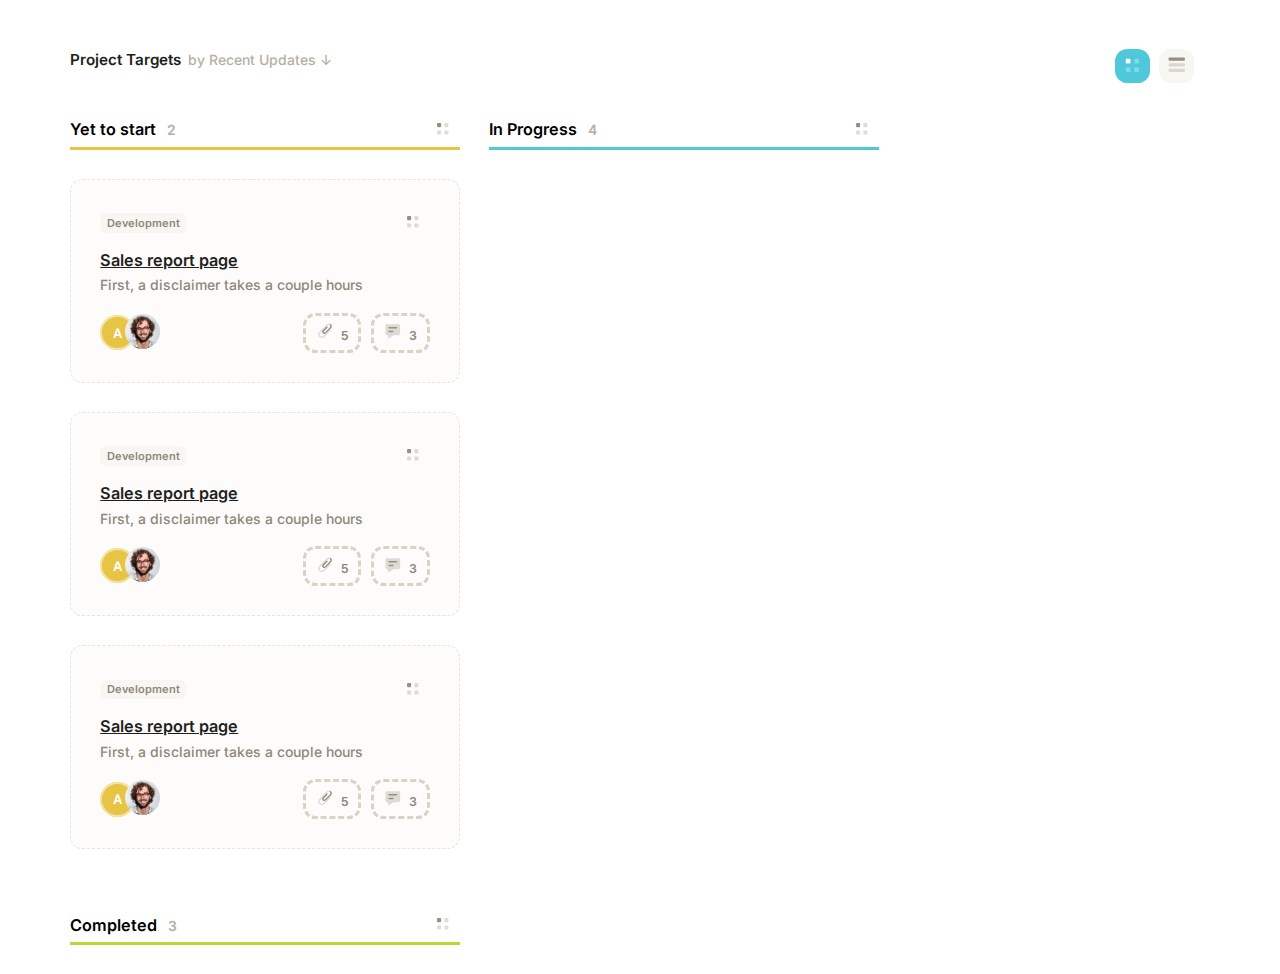
==== index.html @ c4470f99 "kanban" ====
<!DOCTYPE html>
<html lang="en">

<head>
    <meta charset="UTF-8">
    <meta http-equiv="X-UA-Compatible" content="IE=edge">
    <meta name="viewport" content="width=device-width, initial-scale=1.0">
    <!-- google fonts -->
    <link rel="preconnect" href="https://fonts.googleapis.com">
    <link rel="preconnect" href="https://fonts.gstatic.com" crossorigin>
    <link href="https://fonts.googleapis.com/css2?family=Inter:wght@300;400;500;600" rel="stylesheet">
    <!-- fontawesome icons -->
    <link rel="stylesheet" href="https://cdnjs.cloudflare.com/ajax/libs/font-awesome/5.15.1/css/all.min.css">
    <!-- bootstrap -->
    <link rel="stylesheet" href="https://cdn.jsdelivr.net/npm/bootstrap@5.2.2/dist/css/bootstrap.min.css"
        integrity="sha384-Zenh87qX5JnK2Jl0vWa8Ck2rdkQ2Bzep5IDxbcnCeuOxjzrPF/et3URy9Bv1WTRi" crossorigin="anonymous">
    <!-- css -->
    <link rel="stylesheet" href="css/style.css">

    <title>Home</title>
    <style>
        body {
            background-color: #fff;
        }
    </style>
</head>

<body>
    <div class="container">
        <div class="d-flex flex-wrap flex-stack pt-10 pb-8">
            <!--begin::Heading-->
            <h3 class="fw-bold my-2">
                Project Targets
                <span class="fs-6 text-gray-400 fw-semibold ms-1">by Recent Updates ↓</span>
            </h3>
            <!--end::Heading-->

            <!--begin::Controls-->
            <div class="d-flex flex-wrap my-1">
                <!--begin::Tab nav-->
                <ul class="nav nav-pills me-5" role="tablist">
                    <li class="nav-item m-0" role="presentation">
                        <a class="btn btn-sm btn-icon btn-light btn-color-muted btn-active-primary active me-3"
                            data-bs-toggle="tab" href="#" aria-selected="true" role="tab">
                            <!--begin::Svg Icon | path: icons/duotune/general/gen024.svg-->
                            <span class="svg-icon svg-icon-1"><svg xmlns="http://www.w3.org/2000/svg" width="24px"
                                    height="24px" viewBox="0 0 24 24">
                                    <g stroke="none" stroke-width="1" fill="none" fill-rule="evenodd">
                                        <rect x="5" y="5" width="5" height="5" rx="1" fill="currentColor"></rect>
                                        <rect x="14" y="5" width="5" height="5" rx="1" fill="currentColor"
                                            opacity="0.3"></rect>
                                        <rect x="5" y="14" width="5" height="5" rx="1" fill="currentColor"
                                            opacity="0.3"></rect>
                                        <rect x="14" y="14" width="5" height="5" rx="1" fill="currentColor"
                                            opacity="0.3"></rect>
                                    </g>
                                </svg></span>
                            <!--end::Svg Icon--> </a>
                    </li>

                    <li class="nav-item m-0" role="presentation">
                        <a class="btn btn-sm btn-icon btn-light btn-color-muted btn-active-primary" data-bs-toggle="tab"
                            href="#" aria-selected="false" tabindex="-1" role="tab">
                            <!--begin::Svg Icon | path: icons/duotune/abstract/abs015.svg-->
                            <span class="svg-icon svg-icon-2"><svg width="24" height="24" viewBox="0 0 24 24"
                                    fill="none" xmlns="http://www.w3.org/2000/svg">
                                    <path
                                        d="M21 7H3C2.4 7 2 6.6 2 6V4C2 3.4 2.4 3 3 3H21C21.6 3 22 3.4 22 4V6C22 6.6 21.6 7 21 7Z"
                                        fill="currentColor"></path>
                                    <path opacity="0.3"
                                        d="M21 14H3C2.4 14 2 13.6 2 13V11C2 10.4 2.4 10 3 10H21C21.6 10 22 10.4 22 11V13C22 13.6 21.6 14 21 14ZM22 20V18C22 17.4 21.6 17 21 17H3C2.4 17 2 17.4 2 18V20C2 20.6 2.4 21 3 21H21C21.6 21 22 20.6 22 20Z"
                                        fill="currentColor"></path>
                                </svg>
                            </span>
                            <!--end::Svg Icon--> </a>
                    </li>
                </ul>
                <!--end::Tab nav-->

            </div>
            <!--end::Controls-->
        </div>

        <div class="row g-9 lists">
            <div class="col-md-4 list">
                <div class="mb-9">
                    <div class="d-flex flex-stack">
                        <div class="fw-bold fs-4">
                            Yet to start
                            <span class="fs-6 text-gray-400 ms-2">2</span>
                        </div>

                        <!--begin::Menu-->
                        <div>
                            <button type="button"
                                class="btn btn-sm btn-icon btn-color-light-dark btn-active-light-primary"
                                data-kt-menu-trigger="click" data-kt-menu-placement="bottom-end">

                                <!--begin::Svg Icon | path: icons/duotune/general/gen024.svg-->
                                <span class="svg-icon svg-icon-2"><svg xmlns="http://www.w3.org/2000/svg" width="24px"
                                        height="24px" viewBox="0 0 24 24">
                                        <g stroke="none" stroke-width="1" fill="none" fill-rule="evenodd">
                                            <rect x="5" y="5" width="5" height="5" rx="1" fill="currentColor"></rect>
                                            <rect x="14" y="5" width="5" height="5" rx="1" fill="currentColor"
                                                opacity="0.3"></rect>
                                            <rect x="5" y="14" width="5" height="5" rx="1" fill="currentColor"
                                                opacity="0.3"></rect>
                                            <rect x="14" y="14" width="5" height="5" rx="1" fill="currentColor"
                                                opacity="0.3"></rect>
                                        </g>
                                    </svg></span>
                                <!--end::Svg Icon--> </button>


                        </div>
                        <!--end::Menu-->
                    </div>

                    <div class="h-3px w-100 bg-warning"></div>
                </div>

                <!--begin::Card-->
                <div class="card mb-6 mb-xl-9 list-item" draggable="true" id="a">
                    <!--begin::Card body-->
                    <div class="card-body">
                        <!--begin::Header-->
                        <div class="d-flex flex-stack mb-3">
                            <!--begin::Badge-->
                            <div class="badge badge-light">Development</div>
                            <!--end::Badge-->

                            <!--begin::Menu-->
                            <div>
                                <button type="button"
                                    class="btn btn-sm btn-icon btn-color-light-dark btn-active-light-primary"
                                    data-kt-menu-trigger="click" data-kt-menu-placement="bottom-end">
                                    <!--begin::Svg Icon | path: icons/duotune/general/gen024.svg-->
                                    <span class="svg-icon svg-icon-2"><svg xmlns="http://www.w3.org/2000/svg"
                                            width="24px" height="24px" viewBox="0 0 24 24">
                                            <g stroke="none" stroke-width="1" fill="none" fill-rule="evenodd">
                                                <rect x="5" y="5" width="5" height="5" rx="1" fill="currentColor" />
                                                <rect x="14" y="5" width="5" height="5" rx="1" fill="currentColor"
                                                    opacity="0.3" />
                                                <rect x="5" y="14" width="5" height="5" rx="1" fill="currentColor"
                                                    opacity="0.3" />
                                                <rect x="14" y="14" width="5" height="5" rx="1" fill="currentColor"
                                                    opacity="0.3" />
                                            </g>
                                        </svg></span>
                                    <!--end::Svg Icon--> </button>

                            </div>
                            <!--end::Menu-->
                        </div>
                        <!--end::Header-->

                        <!--begin::Title-->
                        <div class="mb-2">
                            <a href="#" class="fs-4 fw-bold mb-1 text-gray-900 text-hover-primary">Sales report page</a>
                        </div>
                        <!--end::Title-->

                        <!--begin::Content-->
                        <div class="fs-6 fw-semibold text-gray-600 mb-5">First, a disclaimer takes a couple hours</div>
                        <!--end::Content-->

                        <!--begin::Footer-->
                        <div class="d-flex flex-stack flex-wrapr">
                            <!--begin::Users-->
                            <div class="symbol-group symbol-hover my-1">
                                <div class="symbol symbol-35px symbol-circle" data-bs-toggle="tooltip"
                                    title="Alan Warden">
                                    <span class="symbol-label bg-warning text-inverse-warning fw-bold">A</span>
                                </div>
                                <div class="symbol symbol-35px symbol-circle" data-bs-toggle="tooltip"
                                    title="Michelle Swanston">
                                    <img alt="Pic" src="images/person.jpg" />
                                </div>
                            </div>
                            <!--end::Users-->

                            <!--begin::Stats-->
                            <div class="d-flex my-1">
                                <!--begin::Stat-->
                                <div class="border border-dashed border-gray-300 rounded py-2 px-3">
                                    <!--begin::Svg Icon | path: icons/duotune/communication/com008.svg-->
                                    <span class="svg-icon svg-icon-3"><svg width="24" height="24" viewBox="0 0 24 24"
                                            fill="none" xmlns="http://www.w3.org/2000/svg">
                                            <path opacity="0.3"
                                                d="M4.425 20.525C2.525 18.625 2.525 15.525 4.425 13.525L14.825 3.125C16.325 1.625 18.825 1.625 20.425 3.125C20.825 3.525 20.825 4.12502 20.425 4.52502C20.025 4.92502 19.425 4.92502 19.025 4.52502C18.225 3.72502 17.025 3.72502 16.225 4.52502L5.82499 14.925C4.62499 16.125 4.62499 17.925 5.82499 19.125C7.02499 20.325 8.82501 20.325 10.025 19.125L18.425 10.725C18.825 10.325 19.425 10.325 19.825 10.725C20.225 11.125 20.225 11.725 19.825 12.125L11.425 20.525C9.525 22.425 6.425 22.425 4.425 20.525Z"
                                                fill="currentColor" />
                                            <path
                                                d="M9.32499 15.625C8.12499 14.425 8.12499 12.625 9.32499 11.425L14.225 6.52498C14.625 6.12498 15.225 6.12498 15.625 6.52498C16.025 6.92498 16.025 7.525 15.625 7.925L10.725 12.8249C10.325 13.2249 10.325 13.8249 10.725 14.2249C11.125 14.6249 11.725 14.6249 12.125 14.2249L19.125 7.22493C19.525 6.82493 19.725 6.425 19.725 5.925C19.725 5.325 19.525 4.825 19.125 4.425C18.725 4.025 18.725 3.42498 19.125 3.02498C19.525 2.62498 20.125 2.62498 20.525 3.02498C21.325 3.82498 21.725 4.825 21.725 5.925C21.725 6.925 21.325 7.82498 20.525 8.52498L13.525 15.525C12.325 16.725 10.525 16.725 9.32499 15.625Z"
                                                fill="currentColor" />
                                        </svg>
                                    </span>
                                    <!--end::Svg Icon--> <span class="ms-1 fs-7 fw-bold text-gray-600">5</span>
                                </div>
                                <!--end::Stat-->

                                <!--begin::Stat-->
                                <div class="border border-dashed border-gray-300 rounded py-2 px-3 ms-3">
                                    <!--begin::Svg Icon | path: icons/duotune/communication/com012.svg-->
                                    <span class="svg-icon svg-icon-3"><svg width="24" height="24" viewBox="0 0 24 24"
                                            fill="none" xmlns="http://www.w3.org/2000/svg">
                                            <path opacity="0.3"
                                                d="M20 3H4C2.89543 3 2 3.89543 2 5V16C2 17.1046 2.89543 18 4 18H4.5C5.05228 18 5.5 18.4477 5.5 19V21.5052C5.5 22.1441 6.21212 22.5253 6.74376 22.1708L11.4885 19.0077C12.4741 18.3506 13.6321 18 14.8167 18H20C21.1046 18 22 17.1046 22 16V5C22 3.89543 21.1046 3 20 3Z"
                                                fill="currentColor" />
                                            <rect x="6" y="12" width="7" height="2" rx="1" fill="currentColor" />
                                            <rect x="6" y="7" width="12" height="2" rx="1" fill="currentColor" />
                                        </svg>
                                    </span>
                                    <!--end::Svg Icon--> <span class="ms-1 fs-7 fw-bold text-gray-600">3</span>
                                </div>
                                <!--end::Stat-->
                            </div>
                            <!--end::Stats-->
                        </div>
                        <!--end::Footer-->
                    </div>
                    <!--end::Card body-->
                </div>
                <!--end::Card-->
                <!--begin::Card-->
                <div class="card mb-6 mb-xl-9 list-item" draggable="true" id="b">
                    <!--begin::Card body-->
                    <div class="card-body">
                        <!--begin::Header-->
                        <div class="d-flex flex-stack mb-3">
                            <!--begin::Badge-->
                            <div class="badge badge-light">Development</div>
                            <!--end::Badge-->

                            <!--begin::Menu-->
                            <div>
                                <button type="button"
                                    class="btn btn-sm btn-icon btn-color-light-dark btn-active-light-primary"
                                    data-kt-menu-trigger="click" data-kt-menu-placement="bottom-end">
                                    <!--begin::Svg Icon | path: icons/duotune/general/gen024.svg-->
                                    <span class="svg-icon svg-icon-2"><svg xmlns="http://www.w3.org/2000/svg"
                                            width="24px" height="24px" viewBox="0 0 24 24">
                                            <g stroke="none" stroke-width="1" fill="none" fill-rule="evenodd">
                                                <rect x="5" y="5" width="5" height="5" rx="1" fill="currentColor" />
                                                <rect x="14" y="5" width="5" height="5" rx="1" fill="currentColor"
                                                    opacity="0.3" />
                                                <rect x="5" y="14" width="5" height="5" rx="1" fill="currentColor"
                                                    opacity="0.3" />
                                                <rect x="14" y="14" width="5" height="5" rx="1" fill="currentColor"
                                                    opacity="0.3" />
                                            </g>
                                        </svg></span>
                                    <!--end::Svg Icon--> </button>

                            </div>
                            <!--end::Menu-->
                        </div>
                        <!--end::Header-->

                        <!--begin::Title-->
                        <div class="mb-2">
                            <a href="#" class="fs-4 fw-bold mb-1 text-gray-900 text-hover-primary">Sales report page</a>
                        </div>
                        <!--end::Title-->

                        <!--begin::Content-->
                        <div class="fs-6 fw-semibold text-gray-600 mb-5">First, a disclaimer takes a couple hours</div>
                        <!--end::Content-->

                        <!--begin::Footer-->
                        <div class="d-flex flex-stack flex-wrapr">
                            <!--begin::Users-->
                            <div class="symbol-group symbol-hover my-1">
                                <div class="symbol symbol-35px symbol-circle" data-bs-toggle="tooltip"
                                    title="Alan Warden">
                                    <span class="symbol-label bg-warning text-inverse-warning fw-bold">A</span>
                                </div>
                                <div class="symbol symbol-35px symbol-circle" data-bs-toggle="tooltip"
                                    title="Michelle Swanston">
                                    <img alt="Pic" src="images/person.jpg" />
                                </div>
                            </div>
                            <!--end::Users-->

                            <!--begin::Stats-->
                            <div class="d-flex my-1">
                                <!--begin::Stat-->
                                <div class="border border-dashed border-gray-300 rounded py-2 px-3">
                                    <!--begin::Svg Icon | path: icons/duotune/communication/com008.svg-->
                                    <span class="svg-icon svg-icon-3"><svg width="24" height="24" viewBox="0 0 24 24"
                                            fill="none" xmlns="http://www.w3.org/2000/svg">
                                            <path opacity="0.3"
                                                d="M4.425 20.525C2.525 18.625 2.525 15.525 4.425 13.525L14.825 3.125C16.325 1.625 18.825 1.625 20.425 3.125C20.825 3.525 20.825 4.12502 20.425 4.52502C20.025 4.92502 19.425 4.92502 19.025 4.52502C18.225 3.72502 17.025 3.72502 16.225 4.52502L5.82499 14.925C4.62499 16.125 4.62499 17.925 5.82499 19.125C7.02499 20.325 8.82501 20.325 10.025 19.125L18.425 10.725C18.825 10.325 19.425 10.325 19.825 10.725C20.225 11.125 20.225 11.725 19.825 12.125L11.425 20.525C9.525 22.425 6.425 22.425 4.425 20.525Z"
                                                fill="currentColor" />
                                            <path
                                                d="M9.32499 15.625C8.12499 14.425 8.12499 12.625 9.32499 11.425L14.225 6.52498C14.625 6.12498 15.225 6.12498 15.625 6.52498C16.025 6.92498 16.025 7.525 15.625 7.925L10.725 12.8249C10.325 13.2249 10.325 13.8249 10.725 14.2249C11.125 14.6249 11.725 14.6249 12.125 14.2249L19.125 7.22493C19.525 6.82493 19.725 6.425 19.725 5.925C19.725 5.325 19.525 4.825 19.125 4.425C18.725 4.025 18.725 3.42498 19.125 3.02498C19.525 2.62498 20.125 2.62498 20.525 3.02498C21.325 3.82498 21.725 4.825 21.725 5.925C21.725 6.925 21.325 7.82498 20.525 8.52498L13.525 15.525C12.325 16.725 10.525 16.725 9.32499 15.625Z"
                                                fill="currentColor" />
                                        </svg>
                                    </span>
                                    <!--end::Svg Icon--> <span class="ms-1 fs-7 fw-bold text-gray-600">5</span>
                                </div>
                                <!--end::Stat-->

                                <!--begin::Stat-->
                                <div class="border border-dashed border-gray-300 rounded py-2 px-3 ms-3">
                                    <!--begin::Svg Icon | path: icons/duotune/communication/com012.svg-->
                                    <span class="svg-icon svg-icon-3"><svg width="24" height="24" viewBox="0 0 24 24"
                                            fill="none" xmlns="http://www.w3.org/2000/svg">
                                            <path opacity="0.3"
                                                d="M20 3H4C2.89543 3 2 3.89543 2 5V16C2 17.1046 2.89543 18 4 18H4.5C5.05228 18 5.5 18.4477 5.5 19V21.5052C5.5 22.1441 6.21212 22.5253 6.74376 22.1708L11.4885 19.0077C12.4741 18.3506 13.6321 18 14.8167 18H20C21.1046 18 22 17.1046 22 16V5C22 3.89543 21.1046 3 20 3Z"
                                                fill="currentColor" />
                                            <rect x="6" y="12" width="7" height="2" rx="1" fill="currentColor" />
                                            <rect x="6" y="7" width="12" height="2" rx="1" fill="currentColor" />
                                        </svg>
                                    </span>
                                    <!--end::Svg Icon--> <span class="ms-1 fs-7 fw-bold text-gray-600">3</span>
                                </div>
                                <!--end::Stat-->
                            </div>
                            <!--end::Stats-->
                        </div>
                        <!--end::Footer-->
                    </div>
                    <!--end::Card body-->
                </div>
                <!--end::Card-->

                <!--begin::Card-->
                <div class="card mb-6 mb-xl-9 list-item" draggable="true" id="c">
                    <!--begin::Card body-->
                    <div class="card-body">
                        <!--begin::Header-->
                        <div class="d-flex flex-stack mb-3">
                            <!--begin::Badge-->
                            <div class="badge badge-light">Development</div>
                            <!--end::Badge-->

                            <!--begin::Menu-->
                            <div>
                                <button type="button"
                                    class="btn btn-sm btn-icon btn-color-light-dark btn-active-light-primary"
                                    data-kt-menu-trigger="click" data-kt-menu-placement="bottom-end">
                                    <!--begin::Svg Icon | path: icons/duotune/general/gen024.svg-->
                                    <span class="svg-icon svg-icon-2"><svg xmlns="http://www.w3.org/2000/svg"
                                            width="24px" height="24px" viewBox="0 0 24 24">
                                            <g stroke="none" stroke-width="1" fill="none" fill-rule="evenodd">
                                                <rect x="5" y="5" width="5" height="5" rx="1" fill="currentColor" />
                                                <rect x="14" y="5" width="5" height="5" rx="1" fill="currentColor"
                                                    opacity="0.3" />
                                                <rect x="5" y="14" width="5" height="5" rx="1" fill="currentColor"
                                                    opacity="0.3" />
                                                <rect x="14" y="14" width="5" height="5" rx="1" fill="currentColor"
                                                    opacity="0.3" />
                                            </g>
                                        </svg></span>
                                    <!--end::Svg Icon--> </button>

                            </div>
                            <!--end::Menu-->
                        </div>
                        <!--end::Header-->

                        <!--begin::Title-->
                        <div class="mb-2">
                            <a href="#" class="fs-4 fw-bold mb-1 text-gray-900 text-hover-primary">Sales report page</a>
                        </div>
                        <!--end::Title-->

                        <!--begin::Content-->
                        <div class="fs-6 fw-semibold text-gray-600 mb-5">First, a disclaimer takes a couple hours</div>
                        <!--end::Content-->

                        <!--begin::Footer-->
                        <div class="d-flex flex-stack flex-wrapr">
                            <!--begin::Users-->
                            <div class="symbol-group symbol-hover my-1">
                                <div class="symbol symbol-35px symbol-circle" data-bs-toggle="tooltip"
                                    title="Alan Warden">
                                    <span class="symbol-label bg-warning text-inverse-warning fw-bold">A</span>
                                </div>
                                <div class="symbol symbol-35px symbol-circle" data-bs-toggle="tooltip"
                                    title="Michelle Swanston">
                                    <img alt="Pic" src="images/person.jpg" />
                                </div>
                            </div>
                            <!--end::Users-->

                            <!--begin::Stats-->
                            <div class="d-flex my-1">
                                <!--begin::Stat-->
                                <div class="border border-dashed border-gray-300 rounded py-2 px-3">
                                    <!--begin::Svg Icon | path: icons/duotune/communication/com008.svg-->
                                    <span class="svg-icon svg-icon-3"><svg width="24" height="24" viewBox="0 0 24 24"
                                            fill="none" xmlns="http://www.w3.org/2000/svg">
                                            <path opacity="0.3"
                                                d="M4.425 20.525C2.525 18.625 2.525 15.525 4.425 13.525L14.825 3.125C16.325 1.625 18.825 1.625 20.425 3.125C20.825 3.525 20.825 4.12502 20.425 4.52502C20.025 4.92502 19.425 4.92502 19.025 4.52502C18.225 3.72502 17.025 3.72502 16.225 4.52502L5.82499 14.925C4.62499 16.125 4.62499 17.925 5.82499 19.125C7.02499 20.325 8.82501 20.325 10.025 19.125L18.425 10.725C18.825 10.325 19.425 10.325 19.825 10.725C20.225 11.125 20.225 11.725 19.825 12.125L11.425 20.525C9.525 22.425 6.425 22.425 4.425 20.525Z"
                                                fill="currentColor" />
                                            <path
                                                d="M9.32499 15.625C8.12499 14.425 8.12499 12.625 9.32499 11.425L14.225 6.52498C14.625 6.12498 15.225 6.12498 15.625 6.52498C16.025 6.92498 16.025 7.525 15.625 7.925L10.725 12.8249C10.325 13.2249 10.325 13.8249 10.725 14.2249C11.125 14.6249 11.725 14.6249 12.125 14.2249L19.125 7.22493C19.525 6.82493 19.725 6.425 19.725 5.925C19.725 5.325 19.525 4.825 19.125 4.425C18.725 4.025 18.725 3.42498 19.125 3.02498C19.525 2.62498 20.125 2.62498 20.525 3.02498C21.325 3.82498 21.725 4.825 21.725 5.925C21.725 6.925 21.325 7.82498 20.525 8.52498L13.525 15.525C12.325 16.725 10.525 16.725 9.32499 15.625Z"
                                                fill="currentColor" />
                                        </svg>
                                    </span>
                                    <!--end::Svg Icon--> <span class="ms-1 fs-7 fw-bold text-gray-600">5</span>
                                </div>
                                <!--end::Stat-->

                                <!--begin::Stat-->
                                <div class="border border-dashed border-gray-300 rounded py-2 px-3 ms-3">
                                    <!--begin::Svg Icon | path: icons/duotune/communication/com012.svg-->
                                    <span class="svg-icon svg-icon-3"><svg width="24" height="24" viewBox="0 0 24 24"
                                            fill="none" xmlns="http://www.w3.org/2000/svg">
                                            <path opacity="0.3"
                                                d="M20 3H4C2.89543 3 2 3.89543 2 5V16C2 17.1046 2.89543 18 4 18H4.5C5.05228 18 5.5 18.4477 5.5 19V21.5052C5.5 22.1441 6.21212 22.5253 6.74376 22.1708L11.4885 19.0077C12.4741 18.3506 13.6321 18 14.8167 18H20C21.1046 18 22 17.1046 22 16V5C22 3.89543 21.1046 3 20 3Z"
                                                fill="currentColor" />
                                            <rect x="6" y="12" width="7" height="2" rx="1" fill="currentColor" />
                                            <rect x="6" y="7" width="12" height="2" rx="1" fill="currentColor" />
                                        </svg>
                                    </span>
                                    <!--end::Svg Icon--> <span class="ms-1 fs-7 fw-bold text-gray-600">3</span>
                                </div>
                                <!--end::Stat-->
                            </div>
                            <!--end::Stats-->
                        </div>
                        <!--end::Footer-->
                    </div>
                    <!--end::Card body-->
                </div>
                <!--end::Card-->
            </div>
            <div class="col-md-4 list">
                <div class="mb-9">
                    <div class="d-flex flex-stack">
                        <div class="fw-bold fs-4">
                            In Progress
                            <span class="fs-6 text-gray-400 ms-2">4</span>
                        </div>

                        <!--begin::Menu-->
                        <div>
                            <button type="button"
                                class="btn btn-sm btn-icon btn-color-light-dark btn-active-light-primary"
                                data-kt-menu-trigger="click" data-kt-menu-placement="bottom-end">

                                <!--begin::Svg Icon | path: icons/duotune/general/gen024.svg-->
                                <span class="svg-icon svg-icon-2"><svg xmlns="http://www.w3.org/2000/svg" width="24px"
                                        height="24px" viewBox="0 0 24 24">
                                        <g stroke="none" stroke-width="1" fill="none" fill-rule="evenodd">
                                            <rect x="5" y="5" width="5" height="5" rx="1" fill="currentColor"></rect>
                                            <rect x="14" y="5" width="5" height="5" rx="1" fill="currentColor"
                                                opacity="0.3"></rect>
                                            <rect x="5" y="14" width="5" height="5" rx="1" fill="currentColor"
                                                opacity="0.3"></rect>
                                            <rect x="14" y="14" width="5" height="5" rx="1" fill="currentColor"
                                                opacity="0.3"></rect>
                                        </g>
                                    </svg></span>
                                <!--end::Svg Icon--> </button>

                        </div>
                        <!--end::Menu-->
                    </div>

                    <div class="h-3px w-100 bg-primary"></div>
                </div>
            </div>
            <div class="col-md-4 list">
                <div class="mb-9">
                    <div class="d-flex flex-stack">
                        <div class="fw-bold fs-4">
                            Completed
                            <span class="fs-6 text-gray-400 ms-2">3</span>
                        </div>

                        <!--begin::Menu-->
                        <div>
                            <button type="button"
                                class="btn btn-sm btn-icon btn-color-light-dark btn-active-light-primary"
                                data-kt-menu-trigger="click" data-kt-menu-placement="bottom-end">

                                <!--begin::Svg Icon | path: icons/duotune/general/gen024.svg-->
                                <span class="svg-icon svg-icon-2"><svg xmlns="http://www.w3.org/2000/svg" width="24px"
                                        height="24px" viewBox="0 0 24 24">
                                        <g stroke="none" stroke-width="1" fill="none" fill-rule="evenodd">
                                            <rect x="5" y="5" width="5" height="5" rx="1" fill="currentColor"></rect>
                                            <rect x="14" y="5" width="5" height="5" rx="1" fill="currentColor"
                                                opacity="0.3"></rect>
                                            <rect x="5" y="14" width="5" height="5" rx="1" fill="currentColor"
                                                opacity="0.3"></rect>
                                            <rect x="14" y="14" width="5" height="5" rx="1" fill="currentColor"
                                                opacity="0.3"></rect>
                                        </g>
                                    </svg></span>
                                <!--end::Svg Icon--> </button>
                        </div>
                        <!--end::Menu-->
                    </div>

                    <div class="h-3px w-100 bg-success"></div>
                </div>
            </div>
        </div>
    </div>
    <script src="js/main.js"></script>
</body>

</html>
---- css/style.css ----
* {
    font-family: Inter, sans-serif
}

button {
    text-transform: none
}

[role=button] {
    cursor: pointer
}

[list]:not([type=date]):not([type=datetime-local]):not([type=month]):not([type=week]):not([type=time])::-webkit-calendar-picker-indicator {
    display: none !important
}

[type=button], [type=reset], [type=submit], button {
    -webkit-appearance: button
}

[type=button]:not(:disabled), [type=reset]:not(:disabled), [type=submit]:not(:disabled), button:not(:disabled) {
    cursor: pointer
}

::-moz-focus-inner {
    padding: 0;
    border-style: none
}

::-webkit-datetime-edit-day-field, ::-webkit-datetime-edit-fields-wrapper, ::-webkit-datetime-edit-hour-field, ::-webkit-datetime-edit-minute, ::-webkit-datetime-edit-month-field, ::-webkit-datetime-edit-text, ::-webkit-datetime-edit-year-field {
    padding: 0
}

::-webkit-inner-spin-button {
    height: auto
}

[type=search] {
    outline-offset: -2px;
    -webkit-appearance: textfield
}

::-webkit-search-decoration {
    -webkit-appearance: none
}

::-webkit-color-swatch-wrapper {
    padding: 0
}

::file-selector-button {
    font: inherit;
    -webkit-appearance: button
}

progress {
    vertical-align: baseline
}

[hidden] {
    display: none !important
}

.container, .container-md, .container-sm, .container-xl {
    --bs-gutter-x: 1.5rem;
    --bs-gutter-y: 0;
    width: 100%;
    padding-right: calc(var(--bs-gutter-x) * .5);
    padding-left: calc(var(--bs-gutter-x) * .5);
    margin-right: auto;
    margin-left: auto
}

@media (min-width:576px) {
    .container, .container-sm {
        max-width: 540px
    }
}

@media (min-width:768px) {
    .container, .container-md, .container-sm {
        max-width: 720px
    }
}

@media (min-width:992px) {
    .container, .container-md, .container-sm {
        max-width: 960px
    }
}

@media (min-width:1200px) {
    .container, .container-md, .container-sm, .container-xl {
        max-width: 1140px
    }
}

@media (min-width:1400px) {
    .container, .container-md, .container-sm, .container-xl {
        max-width: 1320px
    }
}

.row {
    --bs-gutter-x: 1.5rem;
    --bs-gutter-y: 0;
    display: flex;
    flex-wrap: wrap;
    margin-top: calc(-1 * var(--bs-gutter-y));
    margin-right: calc(-.5 * var(--bs-gutter-x));
    margin-left: calc(-.5 * var(--bs-gutter-x))
}

.row>* {
    flex-shrink: 0;
    width: 100%;
    max-width: 100%;
    padding-right: calc(var(--bs-gutter-x) * .5);
    padding-left: calc(var(--bs-gutter-x) * .5);
    margin-top: var(--bs-gutter-y)
}

.col {
    flex: 1 0 0%
}

.col-1 {
    flex: 0 0 auto;
    width: 8.33333333%
}

.col-2 {
    flex: 0 0 auto;
    width: 16.66666667%
}

.col-3 {
    flex: 0 0 auto;
    width: 25%
}

.col-4 {
    flex: 0 0 auto;
    width: 33.33333333%
}

.col-5 {
    flex: 0 0 auto;
    width: 41.66666667%
}

.col-6 {
    flex: 0 0 auto;
    width: 50%
}

.col-7 {
    flex: 0 0 auto;
    width: 58.33333333%
}

.col-8 {
    flex: 0 0 auto;
    width: 66.66666667%
}

.col-9 {
    flex: 0 0 auto;
    width: 75%
}

.col-10 {
    flex: 0 0 auto;
    width: 83.33333333%
}

.col-11 {
    flex: 0 0 auto;
    width: 91.66666667%
}

.col-12 {
    flex: 0 0 auto;
    width: 100%
}

.g-0 {
    --bs-gutter-x: 0rem
}

.g-0 {
    --bs-gutter-y: 0rem
}

.g-1 {
    --bs-gutter-x: 0.25rem
}

.g-1 {
    --bs-gutter-y: 0.25rem
}

.g-2 {
    --bs-gutter-x: 0.5rem
}

.g-2 {
    --bs-gutter-y: 0.5rem
}

.g-3 {
    --bs-gutter-x: 0.75rem
}

.g-3 {
    --bs-gutter-y: 0.75rem
}

.g-4 {
    --bs-gutter-x: 1rem
}

.g-4 {
    --bs-gutter-y: 1rem
}

.g-5 {
    --bs-gutter-x: 1.25rem
}

.g-5 {
    --bs-gutter-y: 1.25rem
}

.g-6 {
    --bs-gutter-x: 1.5rem
}

.g-6 {
    --bs-gutter-y: 1.5rem
}

.g-7 {
    --bs-gutter-x: 1.75rem
}

.g-7 {
    --bs-gutter-y: 1.75rem
}

.g-8 {
    --bs-gutter-x: 2rem
}

.g-8 {
    --bs-gutter-y: 2rem
}

.g-9 {
    --bs-gutter-x: 2.25rem
}

.g-9 {
    --bs-gutter-y: 2.25rem
}

.g-10 {
    --bs-gutter-x: 2.5rem
}

.g-10 {
    --bs-gutter-y: 2.5rem
}

@media (min-width:576px) {
    .col-sm {
        flex: 1 0 0%
    }

    .col-sm-1 {
        flex: 0 0 auto;
        width: 8.33333333%
    }

    .col-sm-2 {
        flex: 0 0 auto;
        width: 16.66666667%
    }

    .col-sm-3 {
        flex: 0 0 auto;
        width: 25%
    }

    .col-sm-4 {
        flex: 0 0 auto;
        width: 33.33333333%
    }

    .col-sm-5 {
        flex: 0 0 auto;
        width: 41.66666667%
    }

    .col-sm-6 {
        flex: 0 0 auto;
        width: 50%
    }

    .col-sm-7 {
        flex: 0 0 auto;
        width: 58.33333333%
    }

    .col-sm-8 {
        flex: 0 0 auto;
        width: 66.66666667%
    }

    .col-sm-9 {
        flex: 0 0 auto;
        width: 75%
    }

    .col-sm-10 {
        flex: 0 0 auto;
        width: 83.33333333%
    }

    .col-sm-11 {
        flex: 0 0 auto;
        width: 91.66666667%
    }

    .col-sm-12 {
        flex: 0 0 auto;
        width: 100%
    }

    .g-sm-0 {
        --bs-gutter-x: 0rem
    }

    .g-sm-0 {
        --bs-gutter-y: 0rem
    }

    .g-sm-1 {
        --bs-gutter-x: 0.25rem
    }

    .g-sm-1 {
        --bs-gutter-y: 0.25rem
    }

    .g-sm-2 {
        --bs-gutter-x: 0.5rem
    }

    .g-sm-2 {
        --bs-gutter-y: 0.5rem
    }

    .g-sm-3 {
        --bs-gutter-x: 0.75rem
    }

    .g-sm-3 {
        --bs-gutter-y: 0.75rem
    }

    .g-sm-4 {
        --bs-gutter-x: 1rem
    }

    .g-sm-4 {
        --bs-gutter-y: 1rem
    }

    .g-sm-5 {
        --bs-gutter-x: 1.25rem
    }

    .g-sm-5 {
        --bs-gutter-y: 1.25rem
    }

    .g-sm-6 {
        --bs-gutter-x: 1.5rem
    }

    .g-sm-6 {
        --bs-gutter-y: 1.5rem
    }

    .g-sm-7 {
        --bs-gutter-x: 1.75rem
    }

    .g-sm-7 {
        --bs-gutter-y: 1.75rem
    }

    .g-sm-8 {
        --bs-gutter-x: 2rem
    }

    .g-sm-8 {
        --bs-gutter-y: 2rem
    }

    .g-sm-9 {
        --bs-gutter-x: 2.25rem
    }

    .g-sm-9 {
        --bs-gutter-y: 2.25rem
    }

    .g-sm-10 {
        --bs-gutter-x: 2.5rem
    }

    .g-sm-10 {
        --bs-gutter-y: 2.5rem
    }
}

@media (min-width:768px) {
    .col-md {
        flex: 1 0 0%
    }

    .col-md-1 {
        flex: 0 0 auto;
        width: 8.33333333%
    }

    .col-md-2 {
        flex: 0 0 auto;
        width: 16.66666667%
    }

    .col-md-3 {
        flex: 0 0 auto;
        width: 25%
    }

    .col-md-4 {
        flex: 0 0 auto;
        width: 33.33333333%
    }

    .col-md-5 {
        flex: 0 0 auto;
        width: 41.66666667%
    }

    .col-md-6 {
        flex: 0 0 auto;
        width: 50%
    }

    .col-md-7 {
        flex: 0 0 auto;
        width: 58.33333333%
    }

    .col-md-8 {
        flex: 0 0 auto;
        width: 66.66666667%
    }

    .col-md-9 {
        flex: 0 0 auto;
        width: 75%
    }

    .col-md-10 {
        flex: 0 0 auto;
        width: 83.33333333%
    }

    .col-md-11 {
        flex: 0 0 auto;
        width: 91.66666667%
    }

    .col-md-12 {
        flex: 0 0 auto;
        width: 100%
    }

    .g-md-0 {
        --bs-gutter-x: 0rem
    }

    .g-md-0 {
        --bs-gutter-y: 0rem
    }

    .g-md-1 {
        --bs-gutter-x: 0.25rem
    }

    .g-md-1 {
        --bs-gutter-y: 0.25rem
    }

    .g-md-2 {
        --bs-gutter-x: 0.5rem
    }

    .g-md-2 {
        --bs-gutter-y: 0.5rem
    }

    .g-md-3 {
        --bs-gutter-x: 0.75rem
    }

    .g-md-3 {
        --bs-gutter-y: 0.75rem
    }

    .g-md-4 {
        --bs-gutter-x: 1rem
    }

    .g-md-4 {
        --bs-gutter-y: 1rem
    }

    .g-md-5 {
        --bs-gutter-x: 1.25rem
    }

    .g-md-5 {
        --bs-gutter-y: 1.25rem
    }

    .g-md-6 {
        --bs-gutter-x: 1.5rem
    }

    .g-md-6 {
        --bs-gutter-y: 1.5rem
    }

    .g-md-7 {
        --bs-gutter-x: 1.75rem
    }

    .g-md-7 {
        --bs-gutter-y: 1.75rem
    }

    .g-md-8 {
        --bs-gutter-x: 2rem
    }

    .g-md-8 {
        --bs-gutter-y: 2rem
    }

    .g-md-9 {
        --bs-gutter-x: 2.25rem
    }

    .g-md-9 {
        --bs-gutter-y: 2.25rem
    }

    .g-md-10 {
        --bs-gutter-x: 2.5rem
    }

    .g-md-10 {
        --bs-gutter-y: 2.5rem
    }
}

@media (min-width:1200px) {
    .col-xl {
        flex: 1 0 0%
    }

    .col-xl-1 {
        flex: 0 0 auto;
        width: 8.33333333%
    }

    .col-xl-2 {
        flex: 0 0 auto;
        width: 16.66666667%
    }

    .col-xl-3 {
        flex: 0 0 auto;
        width: 25%
    }

    .col-xl-4 {
        flex: 0 0 auto;
        width: 33.33333333%
    }

    .col-xl-5 {
        flex: 0 0 auto;
        width: 41.66666667%
    }

    .col-xl-6 {
        flex: 0 0 auto;
        width: 50%
    }

    .col-xl-7 {
        flex: 0 0 auto;
        width: 58.33333333%
    }

    .col-xl-8 {
        flex: 0 0 auto;
        width: 66.66666667%
    }

    .col-xl-9 {
        flex: 0 0 auto;
        width: 75%
    }

    .col-xl-10 {
        flex: 0 0 auto;
        width: 83.33333333%
    }

    .col-xl-11 {
        flex: 0 0 auto;
        width: 91.66666667%
    }

    .col-xl-12 {
        flex: 0 0 auto;
        width: 100%
    }

    .g-xl-0 {
        --bs-gutter-x: 0rem
    }

    .g-xl-0 {
        --bs-gutter-y: 0rem
    }

    .g-xl-1 {
        --bs-gutter-x: 0.25rem
    }

    .g-xl-1 {
        --bs-gutter-y: 0.25rem
    }

    .g-xl-2 {
        --bs-gutter-x: 0.5rem
    }

    .g-xl-2 {
        --bs-gutter-y: 0.5rem
    }

    .g-xl-3 {
        --bs-gutter-x: 0.75rem
    }

    .g-xl-3 {
        --bs-gutter-y: 0.75rem
    }

    .g-xl-4 {
        --bs-gutter-x: 1rem
    }

    .g-xl-4 {
        --bs-gutter-y: 1rem
    }

    .g-xl-5 {
        --bs-gutter-x: 1.25rem
    }

    .g-xl-5 {
        --bs-gutter-y: 1.25rem
    }

    .g-xl-6 {
        --bs-gutter-x: 1.5rem
    }

    .g-xl-6 {
        --bs-gutter-y: 1.5rem
    }

    .g-xl-7 {
        --bs-gutter-x: 1.75rem
    }

    .g-xl-7 {
        --bs-gutter-y: 1.75rem
    }

    .g-xl-8 {
        --bs-gutter-x: 2rem
    }

    .g-xl-8 {
        --bs-gutter-y: 2rem
    }

    .g-xl-9 {
        --bs-gutter-x: 2.25rem
    }

    .g-xl-9 {
        --bs-gutter-y: 2.25rem
    }

    .g-xl-10 {
        --bs-gutter-x: 2.5rem
    }

    .g-xl-10 {
        --bs-gutter-y: 2.5rem
    }
}

.btn {
    --bs-btn-padding-x: 1.5rem;
    --bs-btn-padding-y: 0.775rem;
    --bs-btn-font-size: 1rem;
    --bs-btn-font-weight: 500;
    --bs-btn-line-height: 1.5;
    --bs-btn-color: #211F1C;
    --bs-btn-bg: transparent;
    --bs-btn-border-width: 1px;
    --bs-btn-border-color: transparent;
    --bs-btn-border-radius: 0.95rem;
    --bs-btn-box-shadow: inset 0 1px 0 rgba(255, 255, 255, 0.15), 0 1px 1px rgba(0, 0, 0, 0.075);
    --bs-btn-disabled-opacity: 0.65;
    --bs-btn-focus-box-shadow: 0 0 0 0.25rem rgba(var(--bs-btn-focus-shadow-rgb), .5);
    display: inline-block;
    padding: var(--bs-btn-padding-y) var(--bs-btn-padding-x);
    font-family: var(--bs-btn-font-family);
    font-size: var(--bs-btn-font-size);
    font-weight: var(--bs-btn-font-weight);
    line-height: var(--bs-btn-line-height);
    color: var(--bs-btn-color);
    text-align: center;
    vertical-align: middle;
    cursor: pointer;
    user-select: none;
    border: var(--bs-btn-border-width) solid var(--bs-btn-border-color);
    border-radius: var(--bs-btn-border-radius);
    background-color: var(--bs-btn-bg);
    box-shadow: var(--bs-btn-box-shadow);
    transition: color .15s ease-in-out, background-color .15s ease-in-out, border-color .15s ease-in-out, box-shadow .15s ease-in-out
}

@media (prefers-reduced-motion:reduce) {
    .btn {
        transition: none
    }
}

.btn:hover {
    color: var(--bs-btn-hover-color);
    background-color: var(--bs-btn-hover-bg);
    border-color: var(--bs-btn-hover-border-color)
}

.btn:focus {
    color: var(--bs-btn-hover-color);
    background-color: var(--bs-btn-hover-bg);
    border-color: var(--bs-btn-hover-border-color);
    outline: 0;
    box-shadow: var(--bs-btn-box-shadow), var(--bs-btn-focus-box-shadow)
}

.btn.active, .btn:active {
    color: var(--bs-btn-active-color);
    background-color: var(--bs-btn-active-bg);
    border-color: var(--bs-btn-active-border-color);
    box-shadow: var(--bs-btn-active-shadow)
}

.btn.active:focus, .btn:active:focus {
    box-shadow: var(--bs-btn-active-shadow), var(--bs-btn-focus-box-shadow)
}

.btn:disabled {
    color: var(--bs-btn-disabled-color);
    pointer-events: none;
    background-color: var(--bs-btn-disabled-bg);
    border-color: var(--bs-btn-disabled-border-color);
    opacity: var(--bs-btn-disabled-opacity);
    box-shadow: none
}

.btn-light {
    --bs-btn-color: #000000;
    --bs-btn-bg: #F8F6F2;
    --bs-btn-border-color: #F8F6F2;
    --bs-btn-hover-color: #000000;
    --bs-btn-hover-bg: #d3d1ce;
    --bs-btn-hover-border-color: #c6c5c2;
    --bs-btn-focus-shadow-rgb: 211, 209, 206;
    --bs-btn-active-color: #000000;
    --bs-btn-active-bg: #c6c5c2;
    --bs-btn-active-border-color: #bab9b6;
    --bs-btn-active-shadow: inset 0 3px 5px rgba(0, 0, 0, 0.125);
    --bs-btn-disabled-color: #000000;
    --bs-btn-disabled-bg: #F8F6F2;
    --bs-btn-disabled-border-color: #F8F6F2
}

.btn-primary {
    --bs-btn-color: #000000;
    --bs-btn-bg: #4FC9DA;
    --bs-btn-border-color: #4FC9DA;
    --bs-btn-hover-color: #000000;
    --bs-btn-hover-bg: #69d1e0;
    --bs-btn-hover-border-color: #61cede;
    --bs-btn-focus-shadow-rgb: 67, 171, 185;
    --bs-btn-active-color: #000000;
    --bs-btn-active-bg: #72d4e1;
    --bs-btn-active-border-color: #61cede;
    --bs-btn-active-shadow: inset 0 3px 5px rgba(0, 0, 0, 0.125);
    --bs-btn-disabled-color: #000000;
    --bs-btn-disabled-bg: #4FC9DA;
    --bs-btn-disabled-border-color: #4FC9DA
}

.btn-success {
    --bs-btn-color: #000000;
    --bs-btn-bg: #B8D935;
    --bs-btn-border-color: #B8D935;
    --bs-btn-hover-color: #000000;
    --bs-btn-hover-bg: #c3df53;
    --bs-btn-hover-border-color: #bfdd49;
    --bs-btn-focus-shadow-rgb: 156, 184, 45;
    --bs-btn-active-color: #000000;
    --bs-btn-active-bg: #c6e15d;
    --bs-btn-active-border-color: #bfdd49;
    --bs-btn-active-shadow: inset 0 3px 5px rgba(0, 0, 0, 0.125);
    --bs-btn-disabled-color: #000000;
    --bs-btn-disabled-bg: #B8D935;
    --bs-btn-disabled-border-color: #B8D935
}

.btn-warning {
    --bs-btn-color: #000000;
    --bs-btn-bg: #E8C444;
    --bs-btn-border-color: #E8C444;
    --bs-btn-hover-color: #000000;
    --bs-btn-hover-bg: #ebcd60;
    --bs-btn-hover-border-color: #eaca57;
    --bs-btn-focus-shadow-rgb: 197, 167, 58;
    --bs-btn-active-color: #000000;
    --bs-btn-active-bg: #edd069;
    --bs-btn-active-border-color: #eaca57;
    --bs-btn-active-shadow: inset 0 3px 5px rgba(0, 0, 0, 0.125);
    --bs-btn-disabled-color: #000000;
    --bs-btn-disabled-bg: #E8C444;
    --bs-btn-disabled-border-color: #E8C444
}

.btn-dark {
    --bs-btn-color: #ffffff;
    --bs-btn-bg: #211F1C;
    --bs-btn-border-color: #211F1C;
    --bs-btn-hover-color: #ffffff;
    --bs-btn-hover-bg: #42413e;
    --bs-btn-hover-border-color: #373533;
    --bs-btn-focus-shadow-rgb: 66, 65, 62;
    --bs-btn-active-color: #ffffff;
    --bs-btn-active-bg: #4d4c49;
    --bs-btn-active-border-color: #373533;
    --bs-btn-active-shadow: inset 0 3px 5px rgba(0, 0, 0, 0.125);
    --bs-btn-disabled-color: #ffffff;
    --bs-btn-disabled-bg: #211F1C;
    --bs-btn-disabled-border-color: #211F1C
}

.btn-link {
    --bs-btn-font-weight: 400;
    --bs-btn-color: #4FC9DA;
    --bs-btn-bg: transparent;
    --bs-btn-border-color: transparent;
    --bs-btn-hover-color: shift-color(#4FC9DA, 20%);
    --bs-btn-hover-border-color: transparent;
    --bs-btn-active-color: shift-color(#4FC9DA, 20%);
    --bs-btn-active-border-color: transparent;
    --bs-btn-disabled-color: #8E887A;
    --bs-btn-disabled-border-color: transparent;
    --bs-btn-box-shadow: none;
    --bs-btn-focus-shadow-rgb: 67, 171, 185;
    text-decoration: none
}

.btn-link:focus, .btn-link:hover {
    text-decoration: none
}

.btn-link:focus {
    color: var(--bs-btn-color)
}

.btn-link:hover {
    color: var(--bs-btn-hover-color)
}

.btn-group-sm>.btn, .btn-sm {
    --bs-btn-padding-y: 0.55rem;
    --bs-btn-padding-x: 1.25rem;
    --bs-btn-font-size: 0.925rem;
    --bs-btn-border-radius: 0.95rem
}

.btn-group {
    position: relative;
    display: inline-flex;
    vertical-align: middle
}

.btn-group>.btn {
    position: relative;
    flex: 1 1 auto
}

.btn-group>.btn.active, .btn-group>.btn:active, .btn-group>.btn:focus, .btn-group>.btn:hover {
    z-index: 1
}

.btn-group {
    border-radius: .95rem
}

.btn-group>.btn-group:not(:first-child), .btn-group>.btn:not(:first-child) {
    margin-left: -1px
}

.btn-group>.btn-group:not(:last-child)>.btn, .btn-group>.btn:not(:last-child):not(.dropdown-toggle) {
    border-top-right-radius: 0;
    border-bottom-right-radius: 0
}

.btn-group>.btn-group:not(:first-child)>.btn, .btn-group>.btn:nth-child(n+3), .btn-group>:not(.btn-check)+.btn {
    border-top-left-radius: 0;
    border-bottom-left-radius: 0
}

.nav {
    --bs-nav-link-padding-x: 1rem;
    --bs-nav-link-padding-y: 0.5rem;
    --bs-nav-link-color: var(--bs-link-color);
    --bs-nav-link-hover-color: var(--bs-link-hover-color);
    --bs-nav-link-disabled-color: #8E887A;
    display: flex;
    flex-wrap: wrap;
    padding-left: 0;
    margin-bottom: 0;
    list-style: none
}

.nav-link {
    display: block;
    padding: var(--bs-nav-link-padding-y) var(--bs-nav-link-padding-x);
    font-size: var(--bs-nav-link-font-size);
    font-weight: var(--bs-nav-link-font-weight);
    color: var(--bs-nav-link-color);
    transition: color .15s ease-in-out
}

@media (prefers-reduced-motion:reduce) {
    .nav-link {
        transition: none
    }
}

.nav-link:focus, .nav-link:hover {
    color: var(--bs-nav-link-hover-color)
}

.nav-pills {
    --bs-nav-pills-border-radius: 0.95rem;
    --bs-nav-pills-link-active-color: #FFFFFF;
    --bs-nav-pills-link-active-bg: #4FC9DA
}

.nav-pills .nav-link {
    background: 0 0;
    border: 0;
    border-radius: var(--bs-nav-pills-border-radius)
}

.nav-pills .nav-link:disabled {
    color: var(--bs-nav-link-disabled-color);
    background-color: transparent;
    border-color: transparent
}

.nav-pills .nav-link.active {
    color: var(--bs-nav-pills-link-active-color);
    background-color: var(--bs-nav-pills-link-active-bg)
}

.nav-fill .nav-item, .nav-fill>.nav-link {
    flex: 1 1 auto;
    text-align: center
}

.nav-fill .nav-item .nav-link {
    width: 100%
}

.tab-content>.active {
    display: block
}

.card {
    --bs-card-spacer-y: 1rem;
    --bs-card-spacer-x: 1rem;
    --bs-card-title-spacer-y: 0.5rem;
    --bs-card-border-width: 1px;
    --bs-card-border-color: #E8E5DD;
    --bs-card-border-radius: 0.95rem;
    --bs-card-box-shadow: none;
    --bs-card-inner-border-radius: calc(0.95rem - 1px);
    --bs-card-cap-padding-y: 0.5rem;
    --bs-card-cap-padding-x: 1rem;
    --bs-card-cap-bg: transparent;
    --bs-card-bg: rgba(248, 246, 242, 0.3);
    --bs-card-img-overlay-padding: 1rem;
    --bs-card-group-margin: 0.75rem;
    position: relative;
    display: flex;
    flex-direction: column;
    min-width: 0;
    height: var(--bs-card-height);
    word-wrap: break-word;
    background-color: var(--bs-card-bg);
    background-clip: border-box;
    border: var(--bs-card-border-width) solid var(--bs-card-border-color);
    border-radius: var(--bs-card-border-radius);
    box-shadow: var(--bs-card-box-shadow)
}

.card-body {
    flex: 1 1 auto;
    padding: var(--bs-card-spacer-y) var(--bs-card-spacer-x);
    color: var(--bs-card-color)
}

.card-title {
    margin-bottom: var(--bs-card-title-spacer-y)
}

.card-text:last-child {
    margin-bottom: 0
}

.card-link+.card-link {
    margin-left: var(--bs-card-spacer-x)
}

.card-header {
    padding: var(--bs-card-cap-padding-y) var(--bs-card-cap-padding-x);
    margin-bottom: 0;
    color: var(--bs-card-cap-color);
    background-color: var(--bs-card-cap-bg);
    border-bottom: var(--bs-card-border-width) solid var(--bs-card-border-color)
}

.card-header:first-child {
    border-radius: var(--bs-card-inner-border-radius) var(--bs-card-inner-border-radius) 0 0
}

.card-footer {
    padding: var(--bs-card-cap-padding-y) var(--bs-card-cap-padding-x);
    color: var(--bs-card-cap-color);
    background-color: var(--bs-card-cap-bg);
    border-top: var(--bs-card-border-width) solid var(--bs-card-border-color)
}

.card-footer:last-child {
    border-radius: 0 0 var(--bs-card-inner-border-radius) var(--bs-card-inner-border-radius)
}

.card-header-pills {
    margin-right: calc(-.5 * var(--bs-card-cap-padding-x));
    margin-left: calc(-.5 * var(--bs-card-cap-padding-x))
}

.card-img, .card-img-bottom {
    width: 100%
}

.card-img {
    border-top-left-radius: var(--bs-card-inner-border-radius);
    border-top-right-radius: var(--bs-card-inner-border-radius)
}

.card-img, .card-img-bottom {
    border-bottom-right-radius: var(--bs-card-inner-border-radius);
    border-bottom-left-radius: var(--bs-card-inner-border-radius)
}

.card-group>.card {
    margin-bottom: var(--bs-card-group-margin)
}

@media (min-width:576px) {
    .card-group {
        display: flex;
        flex-flow: row wrap
    }

    .card-group>.card {
        flex: 1 0 0%;
        margin-bottom: 0
    }

    .card-group>.card+.card {
        margin-left: 0;
        border-left: 0
    }

    .card-group>.card:not(:last-child) {
        border-top-right-radius: 0;
        border-bottom-right-radius: 0
    }

    .card-group>.card:not(:last-child) .card-header {
        border-top-right-radius: 0
    }

    .card-group>.card:not(:last-child) .card-footer, .card-group>.card:not(:last-child) .card-img-bottom {
        border-bottom-right-radius: 0
    }

    .card-group>.card:not(:first-child) {
        border-top-left-radius: 0;
        border-bottom-left-radius: 0
    }

    .card-group>.card:not(:first-child) .card-header {
        border-top-left-radius: 0
    }

    .card-group>.card:not(:first-child) .card-footer, .card-group>.card:not(:first-child) .card-img-bottom {
        border-bottom-left-radius: 0
    }
}

.page-link {
    position: relative;
    display: block;
    padding: var(--bs-pagination-padding-y) var(--bs-pagination-padding-x);
    font-size: var(--bs-pagination-font-size);
    color: var(--bs-pagination-color);
    background-color: var(--bs-pagination-bg);
    border: var(--bs-pagination-border-width) solid var(--bs-pagination-border-color);
    transition: color .15s ease-in-out, background-color .15s ease-in-out, border-color .15s ease-in-out, box-shadow .15s ease-in-out
}

@media (prefers-reduced-motion:reduce) {
    .page-link {
        transition: none
    }
}

.page-link:hover {
    z-index: 2;
    color: var(--bs-pagination-hover-color);
    background-color: var(--bs-pagination-hover-bg);
    border-color: var(--bs-pagination-hover-border-color)
}

.page-link:focus {
    z-index: 3;
    color: var(--bs-pagination-focus-color);
    background-color: var(--bs-pagination-focus-bg);
    outline: 0;
    box-shadow: var(--bs-pagination-focus-box-shadow)
}

.active>.page-link, .page-link.active {
    z-index: 3;
    color: var(--bs-pagination-active-color);
    background-color: var(--bs-pagination-active-bg);
    border-color: var(--bs-pagination-active-border-color)
}

.page-item:not(:first-child) .page-link {
    margin-left: 0
}

.page-item:first-child .page-link {
    border-top-left-radius: var(--bs-pagination-border-radius);
    border-bottom-left-radius: var(--bs-pagination-border-radius)
}

.page-item:last-child .page-link {
    border-top-right-radius: var(--bs-pagination-border-radius);
    border-bottom-right-radius: var(--bs-pagination-border-radius)
}

.badge {
    --bs-badge-padding-x: 0.5rem;
    --bs-badge-padding-y: 0.325rem;
    --bs-badge-font-size: 0.85rem;
    --bs-badge-font-weight: 600;
    --bs-badge-color: #ffffff;
    --bs-badge-border-radius: 0.475rem;
    display: inline-block;
    padding: var(--bs-badge-padding-y) var(--bs-badge-padding-x);
    font-size: var(--bs-badge-font-size);
    font-weight: var(--bs-badge-font-weight);
    line-height: 1;
    color: var(--bs-badge-color);
    text-align: center;
    white-space: nowrap;
    vertical-align: baseline;
    border-radius: var(--bs-badge-border-radius)
}

.badge:empty {
    display: none
}

.btn .badge {
    position: relative;
    top: -1px
}

@keyframes progress-bar-stripes {
    0% {
        background-position-x: 1rem
    }
}

.progress {
    --bs-progress-height: 1rem;
    --bs-progress-font-size: 0.75rem;
    --bs-progress-bg: #F8F6F2;
    --bs-progress-border-radius: 6px;
    --bs-progress-box-shadow: none;
    --bs-progress-bar-color: #ffffff;
    --bs-progress-bar-bg: #4FC9DA;
    --bs-progress-bar-transition: width 0.6s ease;
    display: flex;
    height: var(--bs-progress-height);
    overflow: hidden;
    font-size: var(--bs-progress-font-size);
    background-color: var(--bs-progress-bg);
    border-radius: var(--bs-progress-border-radius);
    box-shadow: var(--bs-progress-box-shadow)
}

.tooltip {
    --bs-tooltip-zindex: 1080;
    --bs-tooltip-max-width: 200px;
    --bs-tooltip-padding-x: 1rem;
    --bs-tooltip-padding-y: 0.75rem;
    --bs-tooltip-margin: 0;
    --bs-tooltip-font-size: 0.925rem;
    --bs-tooltip-color: #403D38;
    --bs-tooltip-bg: #ffffff;
    --bs-tooltip-border-radius: 0.95rem;
    --bs-tooltip-opacity: 1;
    --bs-tooltip-arrow-width: 0.8rem;
    --bs-tooltip-arrow-height: 0.4rem;
    z-index: var(--bs-tooltip-zindex);
    display: block;
    padding: var(--bs-tooltip-arrow-height);
    margin: var(--bs-tooltip-margin);
    font-family: var(--bs-font-sans-serif);
    font-style: normal;
    font-weight: 400;
    line-height: 1.5;
    text-align: left;
    text-align: start;
    text-decoration: none;
    text-shadow: none;
    text-transform: none;
    letter-spacing: normal;
    word-break: normal;
    white-space: normal;
    word-spacing: normal;
    line-break: auto;
    font-size: var(--bs-tooltip-font-size);
    word-wrap: break-word;
    opacity: 0
}

@keyframes spinner-border {
    to {
        transform: rotate(360deg)
    }
}

@keyframes spinner-grow {
    0% {
        transform: scale(0)
    }

    50% {
        opacity: 1;
        transform: none
    }
}

@keyframes placeholder-glow {
    50% {
        opacity: .2
    }
}

@keyframes placeholder-wave {
    100% {
        mask-position: -200% 0
    }
}

.text-bg-light {
    color: #000 !important;
    background-color: RGBA(248, 246, 242, var(--bs-bg-opacity, 1)) !important
}

.text-bg-primary {
    color: #000 !important;
    background-color: RGBA(79, 201, 218, var(--bs-bg-opacity, 1)) !important
}

.text-bg-success {
    color: #000 !important;
    background-color: RGBA(184, 217, 53, var(--bs-bg-opacity, 1)) !important
}

.text-bg-warning {
    color: #000 !important;
    background-color: RGBA(232, 196, 68, var(--bs-bg-opacity, 1)) !important
}

.text-bg-dark {
    color: #fff !important;
    background-color: RGBA(33, 31, 28, var(--bs-bg-opacity, 1)) !important
}

.link-light {
    color: #f8f6f2 !important
}

.link-light:focus, .link-light:hover {
    color: #f9f8f5 !important
}

.link-primary {
    color: #4fc9da !important
}

.link-primary:focus, .link-primary:hover {
    color: #72d4e1 !important
}

.link-success {
    color: #b8d935 !important
}

.link-success:focus, .link-success:hover {
    color: #c6e15d !important
}

.link-warning {
    color: #e8c444 !important
}

.link-warning:focus, .link-warning:hover {
    color: #edd069 !important
}

.link-dark {
    color: #211f1c !important
}

.link-dark:focus, .link-dark:hover {
    color: #1a1916 !important
}

.opacity-0 {
    opacity: 0 !important
}

.opacity-5 {
    opacity: .05 !important
}

.opacity-10 {
    opacity: .1 !important
}

.opacity-15 {
    opacity: .15 !important
}

.opacity-20 {
    opacity: .2 !important
}

.opacity-25 {
    opacity: .25 !important
}

.opacity-50 {
    opacity: .5 !important
}

.opacity-75 {
    opacity: .75 !important
}

.opacity-100 {
    opacity: 1 !important
}

.d-flex {
    display: flex !important
}

.d-none {
    display: none !important
}

.bottom-0 {
    bottom: 0 !important
}

.bottom-25 {
    bottom: 25% !important
}

.bottom-50 {
    bottom: 50% !important
}

.bottom-75 {
    bottom: 75% !important
}

.bottom-100 {
    bottom: 100% !important
}

.start-0 {
    left: 0 !important
}

.start-25 {
    left: 25% !important
}

.start-50 {
    left: 50% !important
}

.start-75 {
    left: 75% !important
}

.start-100 {
    left: 100% !important
}

.end-0 {
    right: 0 !important
}

.end-25 {
    right: 25% !important
}

.end-50 {
    right: 50% !important
}

.end-75 {
    right: 75% !important
}

.end-100 {
    right: 100% !important
}

.border {
    border: var(--bs-border-width) var(--bs-border-style) var(--bs-border-color) !important
}

.border-0 {
    border: 0 !important
}

.border-end {
    border-right: var(--bs-border-width) var(--bs-border-style) var(--bs-border-color) !important
}

.border-end-0 {
    border-right: 0 !important
}

.border-bottom {
    border-bottom: var(--bs-border-width) var(--bs-border-style) var(--bs-border-color) !important
}

.border-bottom-0 {
    border-bottom: 0 !important
}

.border-start {
    border-left: var(--bs-border-width) var(--bs-border-style) var(--bs-border-color) !important
}

.border-start-0 {
    border-left: 0 !important
}

.border-light {
    --bs-border-opacity: 1;
    border-color: rgba(var(--bs-light-rgb), var(--bs-border-opacity)) !important
}

.border-primary {
    --bs-border-opacity: 1;
    border-color: rgba(var(--bs-primary-rgb), var(--bs-border-opacity)) !important
}

.border-success {
    --bs-border-opacity: 1;
    border-color: rgba(var(--bs-success-rgb), var(--bs-border-opacity)) !important
}

.border-warning {
    --bs-border-opacity: 1;
    border-color: rgba(var(--bs-warning-rgb), var(--bs-border-opacity)) !important
}

.border-dark {
    --bs-border-opacity: 1;
    border-color: rgba(var(--bs-dark-rgb), var(--bs-border-opacity)) !important
}

.border-0 {
    --bs-border-width: 0
}

.border-1 {
    --bs-border-width: 1px
}

.border-2 {
    --bs-border-width: 2px
}

.border-3 {
    --bs-border-width: 3px
}

.border-4 {
    --bs-border-width: 4px
}

.border-5 {
    --bs-border-width: 5px
}

.border-opacity-10 {
    --bs-border-opacity: 0.1
}

.border-opacity-25 {
    --bs-border-opacity: 0.25
}

.border-opacity-50 {
    --bs-border-opacity: 0.5
}

.border-opacity-75 {
    --bs-border-opacity: 0.75
}

.border-opacity-100 {
    --bs-border-opacity: 1
}

.w-25 {
    width: 25% !important
}

.w-50 {
    width: 50% !important
}

.w-75 {
    width: 75% !important
}

.w-100 {
    width: 100% !important
}

.w-1px {
    width: 1px !important
}

.w-2px {
    width: 2px !important
}

.w-3px {
    width: 3px !important
}

.w-4px {
    width: 4px !important
}

.w-5px {
    width: 5px !important
}

.w-6px {
    width: 6px !important
}

.w-7px {
    width: 7px !important
}

.w-8px {
    width: 8px !important
}

.w-9px {
    width: 9px !important
}

.w-10px {
    width: 10px !important
}

.w-15px {
    width: 15px !important
}

.w-20px {
    width: 20px !important
}

.w-25px {
    width: 25px !important
}

.w-30px {
    width: 30px !important
}

.w-35px {
    width: 35px !important
}

.w-40px {
    width: 40px !important
}

.w-45px {
    width: 45px !important
}

.w-50px {
    width: 50px !important
}

.w-55px {
    width: 55px !important
}

.w-60px {
    width: 60px !important
}

.w-65px {
    width: 65px !important
}

.w-70px {
    width: 70px !important
}

.w-75px {
    width: 75px !important
}

.w-80px {
    width: 80px !important
}

.w-85px {
    width: 85px !important
}

.w-90px {
    width: 90px !important
}

.w-95px {
    width: 95px !important
}

.w-100px {
    width: 100px !important
}

.w-125px {
    width: 125px !important
}

.w-150px {
    width: 150px !important
}

.w-175px {
    width: 175px !important
}

.w-200px {
    width: 200px !important
}

.w-225px {
    width: 225px !important
}

.w-250px {
    width: 250px !important
}

.w-275px {
    width: 275px !important
}

.w-300px {
    width: 300px !important
}

.w-325px {
    width: 325px !important
}

.w-350px {
    width: 350px !important
}

.w-375px {
    width: 375px !important
}

.w-400px {
    width: 400px !important
}

.w-425px {
    width: 425px !important
}

.w-450px {
    width: 450px !important
}

.w-475px {
    width: 475px !important
}

.w-500px {
    width: 500px !important
}

.w-550px {
    width: 550px !important
}

.w-600px {
    width: 600px !important
}

.w-650px {
    width: 650px !important
}

.w-700px {
    width: 700px !important
}

.w-750px {
    width: 750px !important
}

.w-800px {
    width: 800px !important
}

.w-850px {
    width: 850px !important
}

.w-900px {
    width: 900px !important
}

.w-950px {
    width: 950px !important
}

.w-1000px {
    width: 1000px !important
}

.h-25 {
    height: 25% !important
}

.h-50 {
    height: 50% !important
}

.h-75 {
    height: 75% !important
}

.h-100 {
    height: 100% !important
}

.h-1px {
    height: 1px !important
}

.h-2px {
    height: 2px !important
}

.h-3px {
    height: 3px !important
}

.h-4px {
    height: 4px !important
}

.h-5px {
    height: 5px !important
}

.h-6px {
    height: 6px !important
}

.h-7px {
    height: 7px !important
}

.h-8px {
    height: 8px !important
}

.h-9px {
    height: 9px !important
}

.h-10px {
    height: 10px !important
}

.h-15px {
    height: 15px !important
}

.h-20px {
    height: 20px !important
}

.h-25px {
    height: 25px !important
}

.h-30px {
    height: 30px !important
}

.h-35px {
    height: 35px !important
}

.h-40px {
    height: 40px !important
}

.h-45px {
    height: 45px !important
}

.h-50px {
    height: 50px !important
}

.h-55px {
    height: 55px !important
}

.h-60px {
    height: 60px !important
}

.h-65px {
    height: 65px !important
}

.h-70px {
    height: 70px !important
}

.h-75px {
    height: 75px !important
}

.h-80px {
    height: 80px !important
}

.h-85px {
    height: 85px !important
}

.h-90px {
    height: 90px !important
}

.h-95px {
    height: 95px !important
}

.h-100px {
    height: 100px !important
}

.h-125px {
    height: 125px !important
}

.h-150px {
    height: 150px !important
}

.h-175px {
    height: 175px !important
}

.h-200px {
    height: 200px !important
}

.h-225px {
    height: 225px !important
}

.h-250px {
    height: 250px !important
}

.h-275px {
    height: 275px !important
}

.h-300px {
    height: 300px !important
}

.h-325px {
    height: 325px !important
}

.h-350px {
    height: 350px !important
}

.h-375px {
    height: 375px !important
}

.h-400px {
    height: 400px !important
}

.h-425px {
    height: 425px !important
}

.h-450px {
    height: 450px !important
}

.h-475px {
    height: 475px !important
}

.h-500px {
    height: 500px !important
}

.h-550px {
    height: 550px !important
}

.h-600px {
    height: 600px !important
}

.h-650px {
    height: 650px !important
}

.h-700px {
    height: 700px !important
}

.h-750px {
    height: 750px !important
}

.h-800px {
    height: 800px !important
}

.h-850px {
    height: 850px !important
}

.h-900px {
    height: 900px !important
}

.h-950px {
    height: 950px !important
}

.h-1000px {
    height: 1000px !important
}

.flex-fill {
    flex: 1 1 auto !important
}

.flex-row {
    flex-direction: row !important
}

.flex-wrap {
    flex-wrap: wrap !important
}

.m-0 {
    margin: 0 !important
}

.m-1 {
    margin: .25rem !important
}

.m-2 {
    margin: .5rem !important
}

.m-3 {
    margin: .75rem !important
}

.m-4 {
    margin: 1rem !important
}

.m-5 {
    margin: 1.25rem !important
}

.m-6 {
    margin: 1.5rem !important
}

.m-7 {
    margin: 1.75rem !important
}

.m-8 {
    margin: 2rem !important
}

.m-9 {
    margin: 2.25rem !important
}

.m-10 {
    margin: 2.5rem !important
}

.m-11 {
    margin: 2.75rem !important
}

.m-12 {
    margin: 3rem !important
}

.m-13 {
    margin: 3.25rem !important
}

.m-14 {
    margin: 3.5rem !important
}

.m-15 {
    margin: 3.75rem !important
}

.m-16 {
    margin: 4rem !important
}

.m-17 {
    margin: 4.25rem !important
}

.m-18 {
    margin: 4.5rem !important
}

.m-19 {
    margin: 4.75rem !important
}

.m-20 {
    margin: 5rem !important
}

.my-0 {
    margin-top: 0 !important;
    margin-bottom: 0 !important
}

.my-1 {
    margin-top: .25rem !important;
    margin-bottom: .25rem !important
}

.my-2 {
    margin-top: .5rem !important;
    margin-bottom: .5rem !important
}

.my-3 {
    margin-top: .75rem !important;
    margin-bottom: .75rem !important
}

.my-4 {
    margin-top: 1rem !important;
    margin-bottom: 1rem !important
}

.my-5 {
    margin-top: 1.25rem !important;
    margin-bottom: 1.25rem !important
}

.my-6 {
    margin-top: 1.5rem !important;
    margin-bottom: 1.5rem !important
}

.my-7 {
    margin-top: 1.75rem !important;
    margin-bottom: 1.75rem !important
}

.my-8 {
    margin-top: 2rem !important;
    margin-bottom: 2rem !important
}

.my-9 {
    margin-top: 2.25rem !important;
    margin-bottom: 2.25rem !important
}

.my-10 {
    margin-top: 2.5rem !important;
    margin-bottom: 2.5rem !important
}

.my-11 {
    margin-top: 2.75rem !important;
    margin-bottom: 2.75rem !important
}

.my-12 {
    margin-top: 3rem !important;
    margin-bottom: 3rem !important
}

.my-13 {
    margin-top: 3.25rem !important;
    margin-bottom: 3.25rem !important
}

.my-14 {
    margin-top: 3.5rem !important;
    margin-bottom: 3.5rem !important
}

.my-15 {
    margin-top: 3.75rem !important;
    margin-bottom: 3.75rem !important
}

.my-16 {
    margin-top: 4rem !important;
    margin-bottom: 4rem !important
}

.my-17 {
    margin-top: 4.25rem !important;
    margin-bottom: 4.25rem !important
}

.my-18 {
    margin-top: 4.5rem !important;
    margin-bottom: 4.5rem !important
}

.my-19 {
    margin-top: 4.75rem !important;
    margin-bottom: 4.75rem !important
}

.my-20 {
    margin-top: 5rem !important;
    margin-bottom: 5rem !important
}

.me-0 {
    margin-right: 0 !important
}

.me-1 {
    margin-right: .25rem !important
}

.me-2 {
    margin-right: .5rem !important
}

.me-3 {
    margin-right: .75rem !important
}

.me-4 {
    margin-right: 1rem !important
}

.me-5 {
    margin-right: 1.25rem !important
}

.me-6 {
    margin-right: 1.5rem !important
}

.me-7 {
    margin-right: 1.75rem !important
}

.me-8 {
    margin-right: 2rem !important
}

.me-9 {
    margin-right: 2.25rem !important
}

.me-10 {
    margin-right: 2.5rem !important
}

.me-11 {
    margin-right: 2.75rem !important
}

.me-12 {
    margin-right: 3rem !important
}

.me-13 {
    margin-right: 3.25rem !important
}

.me-14 {
    margin-right: 3.5rem !important
}

.me-15 {
    margin-right: 3.75rem !important
}

.me-16 {
    margin-right: 4rem !important
}

.me-17 {
    margin-right: 4.25rem !important
}

.me-18 {
    margin-right: 4.5rem !important
}

.me-19 {
    margin-right: 4.75rem !important
}

.me-20 {
    margin-right: 5rem !important
}

.mb-0 {
    margin-bottom: 0 !important
}

.mb-1 {
    margin-bottom: .25rem !important
}

.mb-2 {
    margin-bottom: .5rem !important
}

.mb-3 {
    margin-bottom: .75rem !important
}

.mb-4 {
    margin-bottom: 1rem !important
}

.mb-5 {
    margin-bottom: 1.25rem !important
}

.mb-6 {
    margin-bottom: 1.5rem !important
}

.mb-7 {
    margin-bottom: 1.75rem !important
}

.mb-8 {
    margin-bottom: 2rem !important
}

.mb-9 {
    margin-bottom: 2.25rem !important
}

.mb-10 {
    margin-bottom: 2.5rem !important
}

.mb-11 {
    margin-bottom: 2.75rem !important
}

.mb-12 {
    margin-bottom: 3rem !important
}

.mb-13 {
    margin-bottom: 3.25rem !important
}

.mb-14 {
    margin-bottom: 3.5rem !important
}

.mb-15 {
    margin-bottom: 3.75rem !important
}

.mb-16 {
    margin-bottom: 4rem !important
}

.mb-17 {
    margin-bottom: 4.25rem !important
}

.mb-18 {
    margin-bottom: 4.5rem !important
}

.mb-19 {
    margin-bottom: 4.75rem !important
}

.mb-20 {
    margin-bottom: 5rem !important
}

.ms-0 {
    margin-left: 0 !important
}

.ms-1 {
    margin-left: .25rem !important
}

.ms-2 {
    margin-left: .5rem !important
}

.ms-3 {
    margin-left: .75rem !important
}

.ms-4 {
    margin-left: 1rem !important
}

.ms-5 {
    margin-left: 1.25rem !important
}

.ms-6 {
    margin-left: 1.5rem !important
}

.ms-7 {
    margin-left: 1.75rem !important
}

.ms-8 {
    margin-left: 2rem !important
}

.ms-9 {
    margin-left: 2.25rem !important
}

.ms-10 {
    margin-left: 2.5rem !important
}

.ms-11 {
    margin-left: 2.75rem !important
}

.ms-12 {
    margin-left: 3rem !important
}

.ms-13 {
    margin-left: 3.25rem !important
}

.ms-14 {
    margin-left: 3.5rem !important
}

.ms-15 {
    margin-left: 3.75rem !important
}

.ms-16 {
    margin-left: 4rem !important
}

.ms-17 {
    margin-left: 4.25rem !important
}

.ms-18 {
    margin-left: 4.5rem !important
}

.ms-19 {
    margin-left: 4.75rem !important
}

.ms-20 {
    margin-left: 5rem !important
}

.px-0 {
    padding-right: 0 !important;
    padding-left: 0 !important
}

.px-1 {
    padding-right: .25rem !important;
    padding-left: .25rem !important
}

.px-2 {
    padding-right: .5rem !important;
    padding-left: .5rem !important
}

.px-3 {
    padding-right: .75rem !important;
    padding-left: .75rem !important
}

.px-4 {
    padding-right: 1rem !important;
    padding-left: 1rem !important
}

.px-5 {
    padding-right: 1.25rem !important;
    padding-left: 1.25rem !important
}

.px-6 {
    padding-right: 1.5rem !important;
    padding-left: 1.5rem !important
}

.px-7 {
    padding-right: 1.75rem !important;
    padding-left: 1.75rem !important
}

.px-8 {
    padding-right: 2rem !important;
    padding-left: 2rem !important
}

.px-9 {
    padding-right: 2.25rem !important;
    padding-left: 2.25rem !important
}

.px-10 {
    padding-right: 2.5rem !important;
    padding-left: 2.5rem !important
}

.px-11 {
    padding-right: 2.75rem !important;
    padding-left: 2.75rem !important
}

.px-12 {
    padding-right: 3rem !important;
    padding-left: 3rem !important
}

.px-13 {
    padding-right: 3.25rem !important;
    padding-left: 3.25rem !important
}

.px-14 {
    padding-right: 3.5rem !important;
    padding-left: 3.5rem !important
}

.px-15 {
    padding-right: 3.75rem !important;
    padding-left: 3.75rem !important
}

.px-16 {
    padding-right: 4rem !important;
    padding-left: 4rem !important
}

.px-17 {
    padding-right: 4.25rem !important;
    padding-left: 4.25rem !important
}

.px-18 {
    padding-right: 4.5rem !important;
    padding-left: 4.5rem !important
}

.px-19 {
    padding-right: 4.75rem !important;
    padding-left: 4.75rem !important
}

.px-20 {
    padding-right: 5rem !important;
    padding-left: 5rem !important
}

.py-0 {
    padding-top: 0 !important;
    padding-bottom: 0 !important
}

.py-1 {
    padding-top: .25rem !important;
    padding-bottom: .25rem !important
}

.py-2 {
    padding-top: .5rem !important;
    padding-bottom: .5rem !important
}

.py-3 {
    padding-top: .75rem !important;
    padding-bottom: .75rem !important
}

.py-4 {
    padding-top: 1rem !important;
    padding-bottom: 1rem !important
}

.py-5 {
    padding-top: 1.25rem !important;
    padding-bottom: 1.25rem !important
}

.py-6 {
    padding-top: 1.5rem !important;
    padding-bottom: 1.5rem !important
}

.py-7 {
    padding-top: 1.75rem !important;
    padding-bottom: 1.75rem !important
}

.py-8 {
    padding-top: 2rem !important;
    padding-bottom: 2rem !important
}

.py-9 {
    padding-top: 2.25rem !important;
    padding-bottom: 2.25rem !important
}

.py-10 {
    padding-top: 2.5rem !important;
    padding-bottom: 2.5rem !important
}

.py-11 {
    padding-top: 2.75rem !important;
    padding-bottom: 2.75rem !important
}

.py-12 {
    padding-top: 3rem !important;
    padding-bottom: 3rem !important
}

.py-13 {
    padding-top: 3.25rem !important;
    padding-bottom: 3.25rem !important
}

.py-14 {
    padding-top: 3.5rem !important;
    padding-bottom: 3.5rem !important
}

.py-15 {
    padding-top: 3.75rem !important;
    padding-bottom: 3.75rem !important
}

.py-16 {
    padding-top: 4rem !important;
    padding-bottom: 4rem !important
}

.py-17 {
    padding-top: 4.25rem !important;
    padding-bottom: 4.25rem !important
}

.py-18 {
    padding-top: 4.5rem !important;
    padding-bottom: 4.5rem !important
}

.py-19 {
    padding-top: 4.75rem !important;
    padding-bottom: 4.75rem !important
}

.py-20 {
    padding-top: 5rem !important;
    padding-bottom: 5rem !important
}

.pt-0 {
    padding-top: 0 !important
}

.pt-1 {
    padding-top: .25rem !important
}

.pt-2 {
    padding-top: .5rem !important
}

.pt-3 {
    padding-top: .75rem !important
}

.pt-4 {
    padding-top: 1rem !important
}

.pt-5 {
    padding-top: 1.25rem !important
}

.pt-6 {
    padding-top: 1.5rem !important
}

.pt-7 {
    padding-top: 1.75rem !important
}

.pt-8 {
    padding-top: 2rem !important
}

.pt-9 {
    padding-top: 2.25rem !important
}

.pt-10 {
    padding-top: 2.5rem !important
}

.pt-11 {
    padding-top: 2.75rem !important
}

.pt-12 {
    padding-top: 3rem !important
}

.pt-13 {
    padding-top: 3.25rem !important
}

.pt-14 {
    padding-top: 3.5rem !important
}

.pt-15 {
    padding-top: 3.75rem !important
}

.pt-16 {
    padding-top: 4rem !important
}

.pt-17 {
    padding-top: 4.25rem !important
}

.pt-18 {
    padding-top: 4.5rem !important
}

.pt-19 {
    padding-top: 4.75rem !important
}

.pt-20 {
    padding-top: 5rem !important
}

.pb-0 {
    padding-bottom: 0 !important
}

.pb-1 {
    padding-bottom: .25rem !important
}

.pb-2 {
    padding-bottom: .5rem !important
}

.pb-3 {
    padding-bottom: .75rem !important
}

.pb-4 {
    padding-bottom: 1rem !important
}

.pb-5 {
    padding-bottom: 1.25rem !important
}

.pb-6 {
    padding-bottom: 1.5rem !important
}

.pb-7 {
    padding-bottom: 1.75rem !important
}

.pb-8 {
    padding-bottom: 2rem !important
}

.pb-9 {
    padding-bottom: 2.25rem !important
}

.pb-10 {
    padding-bottom: 2.5rem !important
}

.pb-11 {
    padding-bottom: 2.75rem !important
}

.pb-12 {
    padding-bottom: 3rem !important
}

.pb-13 {
    padding-bottom: 3.25rem !important
}

.pb-14 {
    padding-bottom: 3.5rem !important
}

.pb-15 {
    padding-bottom: 3.75rem !important
}

.pb-16 {
    padding-bottom: 4rem !important
}

.pb-17 {
    padding-bottom: 4.25rem !important
}

.pb-18 {
    padding-bottom: 4.5rem !important
}

.pb-19 {
    padding-bottom: 4.75rem !important
}

.pb-20 {
    padding-bottom: 5rem !important
}

.fs-1 {
    font-size: calc(1.3rem + .6vw) !important
}

.fs-2 {
    font-size: calc(1.275rem + .3vw) !important
}

.fs-3 {
    font-size: calc(1.26rem + .12vw) !important
}

.fs-4 {
    font-size: 1.25rem !important
}

.fs-5 {
    font-size: 1.15rem !important
}

.fs-6 {
    font-size: 1.075rem !important
}

.fs-7 {
    font-size: .95rem !important
}

.fs-8 {
    font-size: .85rem !important
}

.fs-9 {
    font-size: .75rem !important
}

.fs-10 {
    font-size: .5rem !important
}

.fs-2x {
    font-size: calc(1.325rem + .9vw) !important
}

.fs-2qx {
    font-size: calc(1.35rem + 1.2vw) !important
}

.fs-3x {
    font-size: calc(1.425rem + 2.1vw) !important
}

.fs-3qx {
    font-size: calc(1.45rem + 2.4vw) !important
}

.fs-4x {
    font-size: calc(1.525rem + 3.3vw) !important
}

.fs-4qx {
    font-size: calc(1.55rem + 3.6vw) !important
}

.fs-5x {
    font-size: calc(1.625rem + 4.5vw) !important
}

.fs-5qx {
    font-size: calc(1.65rem + 4.8vw) !important
}

.fw-light {
    font-weight: 300 !important
}

.fw-bold {
    font-weight: 600 !important
}

.fw-semibold {
    font-weight: 500 !important
}

.text-start {
    text-align: left !important
}

.text-end {
    text-align: right !important
}

.text-wrap {
    white-space: normal !important
}

.text-light {
    --bs-text-opacity: 1;
    color: rgba(var(--bs-light-rgb), var(--bs-text-opacity)) !important
}

.text-primary {
    --bs-text-opacity: 1;
    color: rgba(var(--bs-primary-rgb), var(--bs-text-opacity)) !important
}

.text-success {
    --bs-text-opacity: 1;
    color: rgba(var(--bs-success-rgb), var(--bs-text-opacity)) !important
}

.text-warning {
    --bs-text-opacity: 1;
    color: rgba(var(--bs-warning-rgb), var(--bs-text-opacity)) !important
}

.text-dark {
    --bs-text-opacity: 1;
    color: rgba(var(--bs-dark-rgb), var(--bs-text-opacity)) !important
}

.text-body {
    --bs-text-opacity: 1;
    color: rgba(var(--bs-body-color-rgb), var(--bs-text-opacity)) !important
}

.text-muted {
    --bs-text-opacity: 1;
    color: #968e7e !important
}

.text-opacity-25 {
    --bs-text-opacity: 0.25
}

.text-opacity-50 {
    --bs-text-opacity: 0.5
}

.text-opacity-75 {
    --bs-text-opacity: 0.75
}

.text-opacity-100 {
    --bs-text-opacity: 1
}

.bg-light {
    --bs-bg-opacity: 1;
    background-color: rgba(var(--bs-light-rgb), var(--bs-bg-opacity)) !important
}

.bg-primary {
    --bs-bg-opacity: 1;
    background-color: rgba(var(--bs-primary-rgb), var(--bs-bg-opacity)) !important
}

.bg-success {
    --bs-bg-opacity: 1;
    background-color: rgba(var(--bs-success-rgb), var(--bs-bg-opacity)) !important
}

.bg-warning {
    --bs-bg-opacity: 1;
    background-color: rgba(var(--bs-warning-rgb), var(--bs-bg-opacity)) !important
}

.bg-dark {
    --bs-bg-opacity: 1;
    background-color: rgba(var(--bs-dark-rgb), var(--bs-bg-opacity)) !important
}

.bg-body {
    --bs-bg-opacity: 1;
    background-color: rgba(var(--bs-body-bg-rgb), var(--bs-bg-opacity)) !important
}

.bg-opacity-10 {
    --bs-bg-opacity: 0.1
}

.bg-opacity-25 {
    --bs-bg-opacity: 0.25
}

.bg-opacity-50 {
    --bs-bg-opacity: 0.5
}

.bg-opacity-75 {
    --bs-bg-opacity: 0.75
}

.bg-opacity-100 {
    --bs-bg-opacity: 1
}

.rounded {
    border-radius: .95rem !important
}

.rounded-0 {
    border-radius: 0 !important
}

.rounded-1 {
    border-radius: .475rem !important
}

.rounded-2 {
    border-radius: .95rem !important
}

.rounded-3 {
    border-radius: .625rem !important
}

.rounded-4 {
    border-radius: 1rem !important
}

.rounded-circle {
    border-radius: 50% !important
}

.rounded-end {
    border-top-right-radius: var(--bs-border-radius) !important;
    border-bottom-right-radius: var(--bs-border-radius) !important
}

.rounded-bottom {
    border-bottom-right-radius: var(--bs-border-radius) !important;
    border-bottom-left-radius: var(--bs-border-radius) !important
}

.rounded-start {
    border-bottom-left-radius: var(--bs-border-radius) !important;
    border-top-left-radius: var(--bs-border-radius) !important
}

.opacity-0 {
    opacity: 0 !important
}

.opacity-0-hover:hover {
    opacity: 0 !important
}

.opacity-5 {
    opacity: .05 !important
}

.opacity-5-hover:hover {
    opacity: .05 !important
}

.opacity-10 {
    opacity: .1 !important
}

.opacity-10-hover:hover {
    opacity: .1 !important
}

.opacity-15 {
    opacity: .15 !important
}

.opacity-15-hover:hover {
    opacity: .15 !important
}

.opacity-20 {
    opacity: .2 !important
}

.opacity-20-hover:hover {
    opacity: .2 !important
}

.opacity-25 {
    opacity: .25 !important
}

.opacity-25-hover:hover {
    opacity: .25 !important
}

.opacity-50 {
    opacity: .5 !important
}

.opacity-50-hover:hover {
    opacity: .5 !important
}

.opacity-75 {
    opacity: .75 !important
}

.opacity-75-hover:hover {
    opacity: .75 !important
}

.opacity-100 {
    opacity: 1 !important
}

.opacity-100-hover:hover {
    opacity: 1 !important
}

.min-w-25 {
    min-width: 25% !important
}

.min-w-50 {
    min-width: 50% !important
}

.min-w-75 {
    min-width: 75% !important
}

.min-w-100 {
    min-width: 100% !important
}

.min-w-1px {
    min-width: 1px !important
}

.min-w-2px {
    min-width: 2px !important
}

.min-w-3px {
    min-width: 3px !important
}

.min-w-4px {
    min-width: 4px !important
}

.min-w-5px {
    min-width: 5px !important
}

.min-w-6px {
    min-width: 6px !important
}

.min-w-7px {
    min-width: 7px !important
}

.min-w-8px {
    min-width: 8px !important
}

.min-w-9px {
    min-width: 9px !important
}

.min-w-10px {
    min-width: 10px !important
}

.min-w-15px {
    min-width: 15px !important
}

.min-w-20px {
    min-width: 20px !important
}

.min-w-25px {
    min-width: 25px !important
}

.min-w-30px {
    min-width: 30px !important
}

.min-w-35px {
    min-width: 35px !important
}

.min-w-40px {
    min-width: 40px !important
}

.min-w-45px {
    min-width: 45px !important
}

.min-w-50px {
    min-width: 50px !important
}

.min-w-55px {
    min-width: 55px !important
}

.min-w-60px {
    min-width: 60px !important
}

.min-w-65px {
    min-width: 65px !important
}

.min-w-70px {
    min-width: 70px !important
}

.min-w-75px {
    min-width: 75px !important
}

.min-w-80px {
    min-width: 80px !important
}

.min-w-85px {
    min-width: 85px !important
}

.min-w-90px {
    min-width: 90px !important
}

.min-w-95px {
    min-width: 95px !important
}

.min-w-100px {
    min-width: 100px !important
}

.min-w-125px {
    min-width: 125px !important
}

.min-w-150px {
    min-width: 150px !important
}

.min-w-175px {
    min-width: 175px !important
}

.min-w-200px {
    min-width: 200px !important
}

.min-w-225px {
    min-width: 225px !important
}

.min-w-250px {
    min-width: 250px !important
}

.min-w-275px {
    min-width: 275px !important
}

.min-w-300px {
    min-width: 300px !important
}

.min-w-325px {
    min-width: 325px !important
}

.min-w-350px {
    min-width: 350px !important
}

.min-w-375px {
    min-width: 375px !important
}

.min-w-400px {
    min-width: 400px !important
}

.min-w-425px {
    min-width: 425px !important
}

.min-w-450px {
    min-width: 450px !important
}

.min-w-475px {
    min-width: 475px !important
}

.min-w-500px {
    min-width: 500px !important
}

.min-w-550px {
    min-width: 550px !important
}

.min-w-600px {
    min-width: 600px !important
}

.min-w-650px {
    min-width: 650px !important
}

.min-w-700px {
    min-width: 700px !important
}

.min-w-750px {
    min-width: 750px !important
}

.min-w-800px {
    min-width: 800px !important
}

.min-w-850px {
    min-width: 850px !important
}

.min-w-900px {
    min-width: 900px !important
}

.min-w-950px {
    min-width: 950px !important
}

.min-w-1000px {
    min-width: 1000px !important
}

.min-h-25 {
    min-height: 25% !important
}

.min-h-50 {
    min-height: 50% !important
}

.min-h-75 {
    min-height: 75% !important
}

.min-h-100 {
    min-height: 100% !important
}

.min-h-1px {
    min-height: 1px !important
}

.min-h-2px {
    min-height: 2px !important
}

.min-h-3px {
    min-height: 3px !important
}

.min-h-4px {
    min-height: 4px !important
}

.min-h-5px {
    min-height: 5px !important
}

.min-h-6px {
    min-height: 6px !important
}

.min-h-7px {
    min-height: 7px !important
}

.min-h-8px {
    min-height: 8px !important
}

.min-h-9px {
    min-height: 9px !important
}

.min-h-10px {
    min-height: 10px !important
}

.min-h-15px {
    min-height: 15px !important
}

.min-h-20px {
    min-height: 20px !important
}

.min-h-25px {
    min-height: 25px !important
}

.min-h-30px {
    min-height: 30px !important
}

.min-h-35px {
    min-height: 35px !important
}

.min-h-40px {
    min-height: 40px !important
}

.min-h-45px {
    min-height: 45px !important
}

.min-h-50px {
    min-height: 50px !important
}

.min-h-55px {
    min-height: 55px !important
}

.min-h-60px {
    min-height: 60px !important
}

.min-h-65px {
    min-height: 65px !important
}

.min-h-70px {
    min-height: 70px !important
}

.min-h-75px {
    min-height: 75px !important
}

.min-h-80px {
    min-height: 80px !important
}

.min-h-85px {
    min-height: 85px !important
}

.min-h-90px {
    min-height: 90px !important
}

.min-h-95px {
    min-height: 95px !important
}

.min-h-100px {
    min-height: 100px !important
}

.min-h-125px {
    min-height: 125px !important
}

.min-h-150px {
    min-height: 150px !important
}

.min-h-175px {
    min-height: 175px !important
}

.min-h-200px {
    min-height: 200px !important
}

.min-h-225px {
    min-height: 225px !important
}

.min-h-250px {
    min-height: 250px !important
}

.min-h-275px {
    min-height: 275px !important
}

.min-h-300px {
    min-height: 300px !important
}

.min-h-325px {
    min-height: 325px !important
}

.min-h-350px {
    min-height: 350px !important
}

.min-h-375px {
    min-height: 375px !important
}

.min-h-400px {
    min-height: 400px !important
}

.min-h-425px {
    min-height: 425px !important
}

.min-h-450px {
    min-height: 450px !important
}

.min-h-475px {
    min-height: 475px !important
}

.min-h-500px {
    min-height: 500px !important
}

.min-h-550px {
    min-height: 550px !important
}

.min-h-600px {
    min-height: 600px !important
}

.min-h-650px {
    min-height: 650px !important
}

.min-h-700px {
    min-height: 700px !important
}

.min-h-750px {
    min-height: 750px !important
}

.min-h-800px {
    min-height: 800px !important
}

.min-h-850px {
    min-height: 850px !important
}

.min-h-900px {
    min-height: 900px !important
}

.min-h-950px {
    min-height: 950px !important
}

.min-h-1000px {
    min-height: 1000px !important
}

.border-bottom-0 {
    border-bottom-width: 0 !important
}

.border-bottom-1 {
    border-bottom-width: 1px !important
}

.border-bottom-2 {
    border-bottom-width: 2px !important
}

.border-bottom-3 {
    border-bottom-width: 3px !important
}

.border-bottom-4 {
    border-bottom-width: 4px !important
}

.border-bottom-5 {
    border-bottom-width: 5px !important
}

@media (min-width:576px) {
    .d-sm-flex {
        display: flex !important
    }

    .d-sm-none {
        display: none !important
    }

    .w-sm-25 {
        width: 25% !important
    }

    .w-sm-50 {
        width: 50% !important
    }

    .w-sm-75 {
        width: 75% !important
    }

    .w-sm-100 {
        width: 100% !important
    }

    .w-sm-1px {
        width: 1px !important
    }

    .w-sm-2px {
        width: 2px !important
    }

    .w-sm-3px {
        width: 3px !important
    }

    .w-sm-4px {
        width: 4px !important
    }

    .w-sm-5px {
        width: 5px !important
    }

    .w-sm-6px {
        width: 6px !important
    }

    .w-sm-7px {
        width: 7px !important
    }

    .w-sm-8px {
        width: 8px !important
    }

    .w-sm-9px {
        width: 9px !important
    }

    .w-sm-10px {
        width: 10px !important
    }

    .w-sm-15px {
        width: 15px !important
    }

    .w-sm-20px {
        width: 20px !important
    }

    .w-sm-25px {
        width: 25px !important
    }

    .w-sm-30px {
        width: 30px !important
    }

    .w-sm-35px {
        width: 35px !important
    }

    .w-sm-40px {
        width: 40px !important
    }

    .w-sm-45px {
        width: 45px !important
    }

    .w-sm-50px {
        width: 50px !important
    }

    .w-sm-55px {
        width: 55px !important
    }

    .w-sm-60px {
        width: 60px !important
    }

    .w-sm-65px {
        width: 65px !important
    }

    .w-sm-70px {
        width: 70px !important
    }

    .w-sm-75px {
        width: 75px !important
    }

    .w-sm-80px {
        width: 80px !important
    }

    .w-sm-85px {
        width: 85px !important
    }

    .w-sm-90px {
        width: 90px !important
    }

    .w-sm-95px {
        width: 95px !important
    }

    .w-sm-100px {
        width: 100px !important
    }

    .w-sm-125px {
        width: 125px !important
    }

    .w-sm-150px {
        width: 150px !important
    }

    .w-sm-175px {
        width: 175px !important
    }

    .w-sm-200px {
        width: 200px !important
    }

    .w-sm-225px {
        width: 225px !important
    }

    .w-sm-250px {
        width: 250px !important
    }

    .w-sm-275px {
        width: 275px !important
    }

    .w-sm-300px {
        width: 300px !important
    }

    .w-sm-325px {
        width: 325px !important
    }

    .w-sm-350px {
        width: 350px !important
    }

    .w-sm-375px {
        width: 375px !important
    }

    .w-sm-400px {
        width: 400px !important
    }

    .w-sm-425px {
        width: 425px !important
    }

    .w-sm-450px {
        width: 450px !important
    }

    .w-sm-475px {
        width: 475px !important
    }

    .w-sm-500px {
        width: 500px !important
    }

    .w-sm-550px {
        width: 550px !important
    }

    .w-sm-600px {
        width: 600px !important
    }

    .w-sm-650px {
        width: 650px !important
    }

    .w-sm-700px {
        width: 700px !important
    }

    .w-sm-750px {
        width: 750px !important
    }

    .w-sm-800px {
        width: 800px !important
    }

    .w-sm-850px {
        width: 850px !important
    }

    .w-sm-900px {
        width: 900px !important
    }

    .w-sm-950px {
        width: 950px !important
    }

    .w-sm-1000px {
        width: 1000px !important
    }

    .h-sm-25 {
        height: 25% !important
    }

    .h-sm-50 {
        height: 50% !important
    }

    .h-sm-75 {
        height: 75% !important
    }

    .h-sm-100 {
        height: 100% !important
    }

    .h-sm-1px {
        height: 1px !important
    }

    .h-sm-2px {
        height: 2px !important
    }

    .h-sm-3px {
        height: 3px !important
    }

    .h-sm-4px {
        height: 4px !important
    }

    .h-sm-5px {
        height: 5px !important
    }

    .h-sm-6px {
        height: 6px !important
    }

    .h-sm-7px {
        height: 7px !important
    }

    .h-sm-8px {
        height: 8px !important
    }

    .h-sm-9px {
        height: 9px !important
    }

    .h-sm-10px {
        height: 10px !important
    }

    .h-sm-15px {
        height: 15px !important
    }

    .h-sm-20px {
        height: 20px !important
    }

    .h-sm-25px {
        height: 25px !important
    }

    .h-sm-30px {
        height: 30px !important
    }

    .h-sm-35px {
        height: 35px !important
    }

    .h-sm-40px {
        height: 40px !important
    }

    .h-sm-45px {
        height: 45px !important
    }

    .h-sm-50px {
        height: 50px !important
    }

    .h-sm-55px {
        height: 55px !important
    }

    .h-sm-60px {
        height: 60px !important
    }

    .h-sm-65px {
        height: 65px !important
    }

    .h-sm-70px {
        height: 70px !important
    }

    .h-sm-75px {
        height: 75px !important
    }

    .h-sm-80px {
        height: 80px !important
    }

    .h-sm-85px {
        height: 85px !important
    }

    .h-sm-90px {
        height: 90px !important
    }

    .h-sm-95px {
        height: 95px !important
    }

    .h-sm-100px {
        height: 100px !important
    }

    .h-sm-125px {
        height: 125px !important
    }

    .h-sm-150px {
        height: 150px !important
    }

    .h-sm-175px {
        height: 175px !important
    }

    .h-sm-200px {
        height: 200px !important
    }

    .h-sm-225px {
        height: 225px !important
    }

    .h-sm-250px {
        height: 250px !important
    }

    .h-sm-275px {
        height: 275px !important
    }

    .h-sm-300px {
        height: 300px !important
    }

    .h-sm-325px {
        height: 325px !important
    }

    .h-sm-350px {
        height: 350px !important
    }

    .h-sm-375px {
        height: 375px !important
    }

    .h-sm-400px {
        height: 400px !important
    }

    .h-sm-425px {
        height: 425px !important
    }

    .h-sm-450px {
        height: 450px !important
    }

    .h-sm-475px {
        height: 475px !important
    }

    .h-sm-500px {
        height: 500px !important
    }

    .h-sm-550px {
        height: 550px !important
    }

    .h-sm-600px {
        height: 600px !important
    }

    .h-sm-650px {
        height: 650px !important
    }

    .h-sm-700px {
        height: 700px !important
    }

    .h-sm-750px {
        height: 750px !important
    }

    .h-sm-800px {
        height: 800px !important
    }

    .h-sm-850px {
        height: 850px !important
    }

    .h-sm-900px {
        height: 900px !important
    }

    .h-sm-950px {
        height: 950px !important
    }

    .h-sm-1000px {
        height: 1000px !important
    }

    .flex-sm-fill {
        flex: 1 1 auto !important
    }

    .flex-sm-row {
        flex-direction: row !important
    }

    .flex-sm-wrap {
        flex-wrap: wrap !important
    }

    .m-sm-0 {
        margin: 0 !important
    }

    .m-sm-1 {
        margin: .25rem !important
    }

    .m-sm-2 {
        margin: .5rem !important
    }

    .m-sm-3 {
        margin: .75rem !important
    }

    .m-sm-4 {
        margin: 1rem !important
    }

    .m-sm-5 {
        margin: 1.25rem !important
    }

    .m-sm-6 {
        margin: 1.5rem !important
    }

    .m-sm-7 {
        margin: 1.75rem !important
    }

    .m-sm-8 {
        margin: 2rem !important
    }

    .m-sm-9 {
        margin: 2.25rem !important
    }

    .m-sm-10 {
        margin: 2.5rem !important
    }

    .m-sm-11 {
        margin: 2.75rem !important
    }

    .m-sm-12 {
        margin: 3rem !important
    }

    .m-sm-13 {
        margin: 3.25rem !important
    }

    .m-sm-14 {
        margin: 3.5rem !important
    }

    .m-sm-15 {
        margin: 3.75rem !important
    }

    .m-sm-16 {
        margin: 4rem !important
    }

    .m-sm-17 {
        margin: 4.25rem !important
    }

    .m-sm-18 {
        margin: 4.5rem !important
    }

    .m-sm-19 {
        margin: 4.75rem !important
    }

    .m-sm-20 {
        margin: 5rem !important
    }

    .my-sm-0 {
        margin-top: 0 !important;
        margin-bottom: 0 !important
    }

    .my-sm-1 {
        margin-top: .25rem !important;
        margin-bottom: .25rem !important
    }

    .my-sm-2 {
        margin-top: .5rem !important;
        margin-bottom: .5rem !important
    }

    .my-sm-3 {
        margin-top: .75rem !important;
        margin-bottom: .75rem !important
    }

    .my-sm-4 {
        margin-top: 1rem !important;
        margin-bottom: 1rem !important
    }

    .my-sm-5 {
        margin-top: 1.25rem !important;
        margin-bottom: 1.25rem !important
    }

    .my-sm-6 {
        margin-top: 1.5rem !important;
        margin-bottom: 1.5rem !important
    }

    .my-sm-7 {
        margin-top: 1.75rem !important;
        margin-bottom: 1.75rem !important
    }

    .my-sm-8 {
        margin-top: 2rem !important;
        margin-bottom: 2rem !important
    }

    .my-sm-9 {
        margin-top: 2.25rem !important;
        margin-bottom: 2.25rem !important
    }

    .my-sm-10 {
        margin-top: 2.5rem !important;
        margin-bottom: 2.5rem !important
    }

    .my-sm-11 {
        margin-top: 2.75rem !important;
        margin-bottom: 2.75rem !important
    }

    .my-sm-12 {
        margin-top: 3rem !important;
        margin-bottom: 3rem !important
    }

    .my-sm-13 {
        margin-top: 3.25rem !important;
        margin-bottom: 3.25rem !important
    }

    .my-sm-14 {
        margin-top: 3.5rem !important;
        margin-bottom: 3.5rem !important
    }

    .my-sm-15 {
        margin-top: 3.75rem !important;
        margin-bottom: 3.75rem !important
    }

    .my-sm-16 {
        margin-top: 4rem !important;
        margin-bottom: 4rem !important
    }

    .my-sm-17 {
        margin-top: 4.25rem !important;
        margin-bottom: 4.25rem !important
    }

    .my-sm-18 {
        margin-top: 4.5rem !important;
        margin-bottom: 4.5rem !important
    }

    .my-sm-19 {
        margin-top: 4.75rem !important;
        margin-bottom: 4.75rem !important
    }

    .my-sm-20 {
        margin-top: 5rem !important;
        margin-bottom: 5rem !important
    }

    .me-sm-0 {
        margin-right: 0 !important
    }

    .me-sm-1 {
        margin-right: .25rem !important
    }

    .me-sm-2 {
        margin-right: .5rem !important
    }

    .me-sm-3 {
        margin-right: .75rem !important
    }

    .me-sm-4 {
        margin-right: 1rem !important
    }

    .me-sm-5 {
        margin-right: 1.25rem !important
    }

    .me-sm-6 {
        margin-right: 1.5rem !important
    }

    .me-sm-7 {
        margin-right: 1.75rem !important
    }

    .me-sm-8 {
        margin-right: 2rem !important
    }

    .me-sm-9 {
        margin-right: 2.25rem !important
    }

    .me-sm-10 {
        margin-right: 2.5rem !important
    }

    .me-sm-11 {
        margin-right: 2.75rem !important
    }

    .me-sm-12 {
        margin-right: 3rem !important
    }

    .me-sm-13 {
        margin-right: 3.25rem !important
    }

    .me-sm-14 {
        margin-right: 3.5rem !important
    }

    .me-sm-15 {
        margin-right: 3.75rem !important
    }

    .me-sm-16 {
        margin-right: 4rem !important
    }

    .me-sm-17 {
        margin-right: 4.25rem !important
    }

    .me-sm-18 {
        margin-right: 4.5rem !important
    }

    .me-sm-19 {
        margin-right: 4.75rem !important
    }

    .me-sm-20 {
        margin-right: 5rem !important
    }

    .mb-sm-0 {
        margin-bottom: 0 !important
    }

    .mb-sm-1 {
        margin-bottom: .25rem !important
    }

    .mb-sm-2 {
        margin-bottom: .5rem !important
    }

    .mb-sm-3 {
        margin-bottom: .75rem !important
    }

    .mb-sm-4 {
        margin-bottom: 1rem !important
    }

    .mb-sm-5 {
        margin-bottom: 1.25rem !important
    }

    .mb-sm-6 {
        margin-bottom: 1.5rem !important
    }

    .mb-sm-7 {
        margin-bottom: 1.75rem !important
    }

    .mb-sm-8 {
        margin-bottom: 2rem !important
    }

    .mb-sm-9 {
        margin-bottom: 2.25rem !important
    }

    .mb-sm-10 {
        margin-bottom: 2.5rem !important
    }

    .mb-sm-11 {
        margin-bottom: 2.75rem !important
    }

    .mb-sm-12 {
        margin-bottom: 3rem !important
    }

    .mb-sm-13 {
        margin-bottom: 3.25rem !important
    }

    .mb-sm-14 {
        margin-bottom: 3.5rem !important
    }

    .mb-sm-15 {
        margin-bottom: 3.75rem !important
    }

    .mb-sm-16 {
        margin-bottom: 4rem !important
    }

    .mb-sm-17 {
        margin-bottom: 4.25rem !important
    }

    .mb-sm-18 {
        margin-bottom: 4.5rem !important
    }

    .mb-sm-19 {
        margin-bottom: 4.75rem !important
    }

    .mb-sm-20 {
        margin-bottom: 5rem !important
    }

    .ms-sm-0 {
        margin-left: 0 !important
    }

    .ms-sm-1 {
        margin-left: .25rem !important
    }

    .ms-sm-2 {
        margin-left: .5rem !important
    }

    .ms-sm-3 {
        margin-left: .75rem !important
    }

    .ms-sm-4 {
        margin-left: 1rem !important
    }

    .ms-sm-5 {
        margin-left: 1.25rem !important
    }

    .ms-sm-6 {
        margin-left: 1.5rem !important
    }

    .ms-sm-7 {
        margin-left: 1.75rem !important
    }

    .ms-sm-8 {
        margin-left: 2rem !important
    }

    .ms-sm-9 {
        margin-left: 2.25rem !important
    }

    .ms-sm-10 {
        margin-left: 2.5rem !important
    }

    .ms-sm-11 {
        margin-left: 2.75rem !important
    }

    .ms-sm-12 {
        margin-left: 3rem !important
    }

    .ms-sm-13 {
        margin-left: 3.25rem !important
    }

    .ms-sm-14 {
        margin-left: 3.5rem !important
    }

    .ms-sm-15 {
        margin-left: 3.75rem !important
    }

    .ms-sm-16 {
        margin-left: 4rem !important
    }

    .ms-sm-17 {
        margin-left: 4.25rem !important
    }

    .ms-sm-18 {
        margin-left: 4.5rem !important
    }

    .ms-sm-19 {
        margin-left: 4.75rem !important
    }

    .ms-sm-20 {
        margin-left: 5rem !important
    }

    .px-sm-0 {
        padding-right: 0 !important;
        padding-left: 0 !important
    }

    .px-sm-1 {
        padding-right: .25rem !important;
        padding-left: .25rem !important
    }

    .px-sm-2 {
        padding-right: .5rem !important;
        padding-left: .5rem !important
    }

    .px-sm-3 {
        padding-right: .75rem !important;
        padding-left: .75rem !important
    }

    .px-sm-4 {
        padding-right: 1rem !important;
        padding-left: 1rem !important
    }

    .px-sm-5 {
        padding-right: 1.25rem !important;
        padding-left: 1.25rem !important
    }

    .px-sm-6 {
        padding-right: 1.5rem !important;
        padding-left: 1.5rem !important
    }

    .px-sm-7 {
        padding-right: 1.75rem !important;
        padding-left: 1.75rem !important
    }

    .px-sm-8 {
        padding-right: 2rem !important;
        padding-left: 2rem !important
    }

    .px-sm-9 {
        padding-right: 2.25rem !important;
        padding-left: 2.25rem !important
    }

    .px-sm-10 {
        padding-right: 2.5rem !important;
        padding-left: 2.5rem !important
    }

    .px-sm-11 {
        padding-right: 2.75rem !important;
        padding-left: 2.75rem !important
    }

    .px-sm-12 {
        padding-right: 3rem !important;
        padding-left: 3rem !important
    }

    .px-sm-13 {
        padding-right: 3.25rem !important;
        padding-left: 3.25rem !important
    }

    .px-sm-14 {
        padding-right: 3.5rem !important;
        padding-left: 3.5rem !important
    }

    .px-sm-15 {
        padding-right: 3.75rem !important;
        padding-left: 3.75rem !important
    }

    .px-sm-16 {
        padding-right: 4rem !important;
        padding-left: 4rem !important
    }

    .px-sm-17 {
        padding-right: 4.25rem !important;
        padding-left: 4.25rem !important
    }

    .px-sm-18 {
        padding-right: 4.5rem !important;
        padding-left: 4.5rem !important
    }

    .px-sm-19 {
        padding-right: 4.75rem !important;
        padding-left: 4.75rem !important
    }

    .px-sm-20 {
        padding-right: 5rem !important;
        padding-left: 5rem !important
    }

    .py-sm-0 {
        padding-top: 0 !important;
        padding-bottom: 0 !important
    }

    .py-sm-1 {
        padding-top: .25rem !important;
        padding-bottom: .25rem !important
    }

    .py-sm-2 {
        padding-top: .5rem !important;
        padding-bottom: .5rem !important
    }

    .py-sm-3 {
        padding-top: .75rem !important;
        padding-bottom: .75rem !important
    }

    .py-sm-4 {
        padding-top: 1rem !important;
        padding-bottom: 1rem !important
    }

    .py-sm-5 {
        padding-top: 1.25rem !important;
        padding-bottom: 1.25rem !important
    }

    .py-sm-6 {
        padding-top: 1.5rem !important;
        padding-bottom: 1.5rem !important
    }

    .py-sm-7 {
        padding-top: 1.75rem !important;
        padding-bottom: 1.75rem !important
    }

    .py-sm-8 {
        padding-top: 2rem !important;
        padding-bottom: 2rem !important
    }

    .py-sm-9 {
        padding-top: 2.25rem !important;
        padding-bottom: 2.25rem !important
    }

    .py-sm-10 {
        padding-top: 2.5rem !important;
        padding-bottom: 2.5rem !important
    }

    .py-sm-11 {
        padding-top: 2.75rem !important;
        padding-bottom: 2.75rem !important
    }

    .py-sm-12 {
        padding-top: 3rem !important;
        padding-bottom: 3rem !important
    }

    .py-sm-13 {
        padding-top: 3.25rem !important;
        padding-bottom: 3.25rem !important
    }

    .py-sm-14 {
        padding-top: 3.5rem !important;
        padding-bottom: 3.5rem !important
    }

    .py-sm-15 {
        padding-top: 3.75rem !important;
        padding-bottom: 3.75rem !important
    }

    .py-sm-16 {
        padding-top: 4rem !important;
        padding-bottom: 4rem !important
    }

    .py-sm-17 {
        padding-top: 4.25rem !important;
        padding-bottom: 4.25rem !important
    }

    .py-sm-18 {
        padding-top: 4.5rem !important;
        padding-bottom: 4.5rem !important
    }

    .py-sm-19 {
        padding-top: 4.75rem !important;
        padding-bottom: 4.75rem !important
    }

    .py-sm-20 {
        padding-top: 5rem !important;
        padding-bottom: 5rem !important
    }

    .pt-sm-0 {
        padding-top: 0 !important
    }

    .pt-sm-1 {
        padding-top: .25rem !important
    }

    .pt-sm-2 {
        padding-top: .5rem !important
    }

    .pt-sm-3 {
        padding-top: .75rem !important
    }

    .pt-sm-4 {
        padding-top: 1rem !important
    }

    .pt-sm-5 {
        padding-top: 1.25rem !important
    }

    .pt-sm-6 {
        padding-top: 1.5rem !important
    }

    .pt-sm-7 {
        padding-top: 1.75rem !important
    }

    .pt-sm-8 {
        padding-top: 2rem !important
    }

    .pt-sm-9 {
        padding-top: 2.25rem !important
    }

    .pt-sm-10 {
        padding-top: 2.5rem !important
    }

    .pt-sm-11 {
        padding-top: 2.75rem !important
    }

    .pt-sm-12 {
        padding-top: 3rem !important
    }

    .pt-sm-13 {
        padding-top: 3.25rem !important
    }

    .pt-sm-14 {
        padding-top: 3.5rem !important
    }

    .pt-sm-15 {
        padding-top: 3.75rem !important
    }

    .pt-sm-16 {
        padding-top: 4rem !important
    }

    .pt-sm-17 {
        padding-top: 4.25rem !important
    }

    .pt-sm-18 {
        padding-top: 4.5rem !important
    }

    .pt-sm-19 {
        padding-top: 4.75rem !important
    }

    .pt-sm-20 {
        padding-top: 5rem !important
    }

    .pb-sm-0 {
        padding-bottom: 0 !important
    }

    .pb-sm-1 {
        padding-bottom: .25rem !important
    }

    .pb-sm-2 {
        padding-bottom: .5rem !important
    }

    .pb-sm-3 {
        padding-bottom: .75rem !important
    }

    .pb-sm-4 {
        padding-bottom: 1rem !important
    }

    .pb-sm-5 {
        padding-bottom: 1.25rem !important
    }

    .pb-sm-6 {
        padding-bottom: 1.5rem !important
    }

    .pb-sm-7 {
        padding-bottom: 1.75rem !important
    }

    .pb-sm-8 {
        padding-bottom: 2rem !important
    }

    .pb-sm-9 {
        padding-bottom: 2.25rem !important
    }

    .pb-sm-10 {
        padding-bottom: 2.5rem !important
    }

    .pb-sm-11 {
        padding-bottom: 2.75rem !important
    }

    .pb-sm-12 {
        padding-bottom: 3rem !important
    }

    .pb-sm-13 {
        padding-bottom: 3.25rem !important
    }

    .pb-sm-14 {
        padding-bottom: 3.5rem !important
    }

    .pb-sm-15 {
        padding-bottom: 3.75rem !important
    }

    .pb-sm-16 {
        padding-bottom: 4rem !important
    }

    .pb-sm-17 {
        padding-bottom: 4.25rem !important
    }

    .pb-sm-18 {
        padding-bottom: 4.5rem !important
    }

    .pb-sm-19 {
        padding-bottom: 4.75rem !important
    }

    .pb-sm-20 {
        padding-bottom: 5rem !important
    }

    .fs-sm-1 {
        font-size: calc(1.3rem + .6vw) !important
    }

    .fs-sm-2 {
        font-size: calc(1.275rem + .3vw) !important
    }

    .fs-sm-3 {
        font-size: calc(1.26rem + .12vw) !important
    }

    .fs-sm-4 {
        font-size: 1.25rem !important
    }

    .fs-sm-5 {
        font-size: 1.15rem !important
    }

    .fs-sm-6 {
        font-size: 1.075rem !important
    }

    .fs-sm-7 {
        font-size: .95rem !important
    }

    .fs-sm-8 {
        font-size: .85rem !important
    }

    .fs-sm-9 {
        font-size: .75rem !important
    }

    .fs-sm-10 {
        font-size: .5rem !important
    }

    .fs-sm-2x {
        font-size: calc(1.325rem + .9vw) !important
    }

    .fs-sm-2qx {
        font-size: calc(1.35rem + 1.2vw) !important
    }

    .fs-sm-3x {
        font-size: calc(1.425rem + 2.1vw) !important
    }

    .fs-sm-3qx {
        font-size: calc(1.45rem + 2.4vw) !important
    }

    .fs-sm-4x {
        font-size: calc(1.525rem + 3.3vw) !important
    }

    .fs-sm-4qx {
        font-size: calc(1.55rem + 3.6vw) !important
    }

    .fs-sm-5x {
        font-size: calc(1.625rem + 4.5vw) !important
    }

    .fs-sm-5qx {
        font-size: calc(1.65rem + 4.8vw) !important
    }

    .text-sm-start {
        text-align: left !important
    }

    .text-sm-end {
        text-align: right !important
    }

    .min-w-sm-25 {
        min-width: 25% !important
    }

    .min-w-sm-50 {
        min-width: 50% !important
    }

    .min-w-sm-75 {
        min-width: 75% !important
    }

    .min-w-sm-100 {
        min-width: 100% !important
    }

    .min-w-sm-1px {
        min-width: 1px !important
    }

    .min-w-sm-2px {
        min-width: 2px !important
    }

    .min-w-sm-3px {
        min-width: 3px !important
    }

    .min-w-sm-4px {
        min-width: 4px !important
    }

    .min-w-sm-5px {
        min-width: 5px !important
    }

    .min-w-sm-6px {
        min-width: 6px !important
    }

    .min-w-sm-7px {
        min-width: 7px !important
    }

    .min-w-sm-8px {
        min-width: 8px !important
    }

    .min-w-sm-9px {
        min-width: 9px !important
    }

    .min-w-sm-10px {
        min-width: 10px !important
    }

    .min-w-sm-15px {
        min-width: 15px !important
    }

    .min-w-sm-20px {
        min-width: 20px !important
    }

    .min-w-sm-25px {
        min-width: 25px !important
    }

    .min-w-sm-30px {
        min-width: 30px !important
    }

    .min-w-sm-35px {
        min-width: 35px !important
    }

    .min-w-sm-40px {
        min-width: 40px !important
    }

    .min-w-sm-45px {
        min-width: 45px !important
    }

    .min-w-sm-50px {
        min-width: 50px !important
    }

    .min-w-sm-55px {
        min-width: 55px !important
    }

    .min-w-sm-60px {
        min-width: 60px !important
    }

    .min-w-sm-65px {
        min-width: 65px !important
    }

    .min-w-sm-70px {
        min-width: 70px !important
    }

    .min-w-sm-75px {
        min-width: 75px !important
    }

    .min-w-sm-80px {
        min-width: 80px !important
    }

    .min-w-sm-85px {
        min-width: 85px !important
    }

    .min-w-sm-90px {
        min-width: 90px !important
    }

    .min-w-sm-95px {
        min-width: 95px !important
    }

    .min-w-sm-100px {
        min-width: 100px !important
    }

    .min-w-sm-125px {
        min-width: 125px !important
    }

    .min-w-sm-150px {
        min-width: 150px !important
    }

    .min-w-sm-175px {
        min-width: 175px !important
    }

    .min-w-sm-200px {
        min-width: 200px !important
    }

    .min-w-sm-225px {
        min-width: 225px !important
    }

    .min-w-sm-250px {
        min-width: 250px !important
    }

    .min-w-sm-275px {
        min-width: 275px !important
    }

    .min-w-sm-300px {
        min-width: 300px !important
    }

    .min-w-sm-325px {
        min-width: 325px !important
    }

    .min-w-sm-350px {
        min-width: 350px !important
    }

    .min-w-sm-375px {
        min-width: 375px !important
    }

    .min-w-sm-400px {
        min-width: 400px !important
    }

    .min-w-sm-425px {
        min-width: 425px !important
    }

    .min-w-sm-450px {
        min-width: 450px !important
    }

    .min-w-sm-475px {
        min-width: 475px !important
    }

    .min-w-sm-500px {
        min-width: 500px !important
    }

    .min-w-sm-550px {
        min-width: 550px !important
    }

    .min-w-sm-600px {
        min-width: 600px !important
    }

    .min-w-sm-650px {
        min-width: 650px !important
    }

    .min-w-sm-700px {
        min-width: 700px !important
    }

    .min-w-sm-750px {
        min-width: 750px !important
    }

    .min-w-sm-800px {
        min-width: 800px !important
    }

    .min-w-sm-850px {
        min-width: 850px !important
    }

    .min-w-sm-900px {
        min-width: 900px !important
    }

    .min-w-sm-950px {
        min-width: 950px !important
    }

    .min-w-sm-1000px {
        min-width: 1000px !important
    }

    .min-h-sm-25 {
        min-height: 25% !important
    }

    .min-h-sm-50 {
        min-height: 50% !important
    }

    .min-h-sm-75 {
        min-height: 75% !important
    }

    .min-h-sm-100 {
        min-height: 100% !important
    }

    .min-h-sm-1px {
        min-height: 1px !important
    }

    .min-h-sm-2px {
        min-height: 2px !important
    }

    .min-h-sm-3px {
        min-height: 3px !important
    }

    .min-h-sm-4px {
        min-height: 4px !important
    }

    .min-h-sm-5px {
        min-height: 5px !important
    }

    .min-h-sm-6px {
        min-height: 6px !important
    }

    .min-h-sm-7px {
        min-height: 7px !important
    }

    .min-h-sm-8px {
        min-height: 8px !important
    }

    .min-h-sm-9px {
        min-height: 9px !important
    }

    .min-h-sm-10px {
        min-height: 10px !important
    }

    .min-h-sm-15px {
        min-height: 15px !important
    }

    .min-h-sm-20px {
        min-height: 20px !important
    }

    .min-h-sm-25px {
        min-height: 25px !important
    }

    .min-h-sm-30px {
        min-height: 30px !important
    }

    .min-h-sm-35px {
        min-height: 35px !important
    }

    .min-h-sm-40px {
        min-height: 40px !important
    }

    .min-h-sm-45px {
        min-height: 45px !important
    }

    .min-h-sm-50px {
        min-height: 50px !important
    }

    .min-h-sm-55px {
        min-height: 55px !important
    }

    .min-h-sm-60px {
        min-height: 60px !important
    }

    .min-h-sm-65px {
        min-height: 65px !important
    }

    .min-h-sm-70px {
        min-height: 70px !important
    }

    .min-h-sm-75px {
        min-height: 75px !important
    }

    .min-h-sm-80px {
        min-height: 80px !important
    }

    .min-h-sm-85px {
        min-height: 85px !important
    }

    .min-h-sm-90px {
        min-height: 90px !important
    }

    .min-h-sm-95px {
        min-height: 95px !important
    }

    .min-h-sm-100px {
        min-height: 100px !important
    }

    .min-h-sm-125px {
        min-height: 125px !important
    }

    .min-h-sm-150px {
        min-height: 150px !important
    }

    .min-h-sm-175px {
        min-height: 175px !important
    }

    .min-h-sm-200px {
        min-height: 200px !important
    }

    .min-h-sm-225px {
        min-height: 225px !important
    }

    .min-h-sm-250px {
        min-height: 250px !important
    }

    .min-h-sm-275px {
        min-height: 275px !important
    }

    .min-h-sm-300px {
        min-height: 300px !important
    }

    .min-h-sm-325px {
        min-height: 325px !important
    }

    .min-h-sm-350px {
        min-height: 350px !important
    }

    .min-h-sm-375px {
        min-height: 375px !important
    }

    .min-h-sm-400px {
        min-height: 400px !important
    }

    .min-h-sm-425px {
        min-height: 425px !important
    }

    .min-h-sm-450px {
        min-height: 450px !important
    }

    .min-h-sm-475px {
        min-height: 475px !important
    }

    .min-h-sm-500px {
        min-height: 500px !important
    }

    .min-h-sm-550px {
        min-height: 550px !important
    }

    .min-h-sm-600px {
        min-height: 600px !important
    }

    .min-h-sm-650px {
        min-height: 650px !important
    }

    .min-h-sm-700px {
        min-height: 700px !important
    }

    .min-h-sm-750px {
        min-height: 750px !important
    }

    .min-h-sm-800px {
        min-height: 800px !important
    }

    .min-h-sm-850px {
        min-height: 850px !important
    }

    .min-h-sm-900px {
        min-height: 900px !important
    }

    .min-h-sm-950px {
        min-height: 950px !important
    }

    .min-h-sm-1000px {
        min-height: 1000px !important
    }
}

@media (min-width:768px) {
    .d-md-flex {
        display: flex !important
    }

    .d-md-none {
        display: none !important
    }

    .w-md-25 {
        width: 25% !important
    }

    .w-md-50 {
        width: 50% !important
    }

    .w-md-75 {
        width: 75% !important
    }

    .w-md-100 {
        width: 100% !important
    }

    .w-md-1px {
        width: 1px !important
    }

    .w-md-2px {
        width: 2px !important
    }

    .w-md-3px {
        width: 3px !important
    }

    .w-md-4px {
        width: 4px !important
    }

    .w-md-5px {
        width: 5px !important
    }

    .w-md-6px {
        width: 6px !important
    }

    .w-md-7px {
        width: 7px !important
    }

    .w-md-8px {
        width: 8px !important
    }

    .w-md-9px {
        width: 9px !important
    }

    .w-md-10px {
        width: 10px !important
    }

    .w-md-15px {
        width: 15px !important
    }

    .w-md-20px {
        width: 20px !important
    }

    .w-md-25px {
        width: 25px !important
    }

    .w-md-30px {
        width: 30px !important
    }

    .w-md-35px {
        width: 35px !important
    }

    .w-md-40px {
        width: 40px !important
    }

    .w-md-45px {
        width: 45px !important
    }

    .w-md-50px {
        width: 50px !important
    }

    .w-md-55px {
        width: 55px !important
    }

    .w-md-60px {
        width: 60px !important
    }

    .w-md-65px {
        width: 65px !important
    }

    .w-md-70px {
        width: 70px !important
    }

    .w-md-75px {
        width: 75px !important
    }

    .w-md-80px {
        width: 80px !important
    }

    .w-md-85px {
        width: 85px !important
    }

    .w-md-90px {
        width: 90px !important
    }

    .w-md-95px {
        width: 95px !important
    }

    .w-md-100px {
        width: 100px !important
    }

    .w-md-125px {
        width: 125px !important
    }

    .w-md-150px {
        width: 150px !important
    }

    .w-md-175px {
        width: 175px !important
    }

    .w-md-200px {
        width: 200px !important
    }

    .w-md-225px {
        width: 225px !important
    }

    .w-md-250px {
        width: 250px !important
    }

    .w-md-275px {
        width: 275px !important
    }

    .w-md-300px {
        width: 300px !important
    }

    .w-md-325px {
        width: 325px !important
    }

    .w-md-350px {
        width: 350px !important
    }

    .w-md-375px {
        width: 375px !important
    }

    .w-md-400px {
        width: 400px !important
    }

    .w-md-425px {
        width: 425px !important
    }

    .w-md-450px {
        width: 450px !important
    }

    .w-md-475px {
        width: 475px !important
    }

    .w-md-500px {
        width: 500px !important
    }

    .w-md-550px {
        width: 550px !important
    }

    .w-md-600px {
        width: 600px !important
    }

    .w-md-650px {
        width: 650px !important
    }

    .w-md-700px {
        width: 700px !important
    }

    .w-md-750px {
        width: 750px !important
    }

    .w-md-800px {
        width: 800px !important
    }

    .w-md-850px {
        width: 850px !important
    }

    .w-md-900px {
        width: 900px !important
    }

    .w-md-950px {
        width: 950px !important
    }

    .w-md-1000px {
        width: 1000px !important
    }

    .h-md-25 {
        height: 25% !important
    }

    .h-md-50 {
        height: 50% !important
    }

    .h-md-75 {
        height: 75% !important
    }

    .h-md-100 {
        height: 100% !important
    }

    .h-md-1px {
        height: 1px !important
    }

    .h-md-2px {
        height: 2px !important
    }

    .h-md-3px {
        height: 3px !important
    }

    .h-md-4px {
        height: 4px !important
    }

    .h-md-5px {
        height: 5px !important
    }

    .h-md-6px {
        height: 6px !important
    }

    .h-md-7px {
        height: 7px !important
    }

    .h-md-8px {
        height: 8px !important
    }

    .h-md-9px {
        height: 9px !important
    }

    .h-md-10px {
        height: 10px !important
    }

    .h-md-15px {
        height: 15px !important
    }

    .h-md-20px {
        height: 20px !important
    }

    .h-md-25px {
        height: 25px !important
    }

    .h-md-30px {
        height: 30px !important
    }

    .h-md-35px {
        height: 35px !important
    }

    .h-md-40px {
        height: 40px !important
    }

    .h-md-45px {
        height: 45px !important
    }

    .h-md-50px {
        height: 50px !important
    }

    .h-md-55px {
        height: 55px !important
    }

    .h-md-60px {
        height: 60px !important
    }

    .h-md-65px {
        height: 65px !important
    }

    .h-md-70px {
        height: 70px !important
    }

    .h-md-75px {
        height: 75px !important
    }

    .h-md-80px {
        height: 80px !important
    }

    .h-md-85px {
        height: 85px !important
    }

    .h-md-90px {
        height: 90px !important
    }

    .h-md-95px {
        height: 95px !important
    }

    .h-md-100px {
        height: 100px !important
    }

    .h-md-125px {
        height: 125px !important
    }

    .h-md-150px {
        height: 150px !important
    }

    .h-md-175px {
        height: 175px !important
    }

    .h-md-200px {
        height: 200px !important
    }

    .h-md-225px {
        height: 225px !important
    }

    .h-md-250px {
        height: 250px !important
    }

    .h-md-275px {
        height: 275px !important
    }

    .h-md-300px {
        height: 300px !important
    }

    .h-md-325px {
        height: 325px !important
    }

    .h-md-350px {
        height: 350px !important
    }

    .h-md-375px {
        height: 375px !important
    }

    .h-md-400px {
        height: 400px !important
    }

    .h-md-425px {
        height: 425px !important
    }

    .h-md-450px {
        height: 450px !important
    }

    .h-md-475px {
        height: 475px !important
    }

    .h-md-500px {
        height: 500px !important
    }

    .h-md-550px {
        height: 550px !important
    }

    .h-md-600px {
        height: 600px !important
    }

    .h-md-650px {
        height: 650px !important
    }

    .h-md-700px {
        height: 700px !important
    }

    .h-md-750px {
        height: 750px !important
    }

    .h-md-800px {
        height: 800px !important
    }

    .h-md-850px {
        height: 850px !important
    }

    .h-md-900px {
        height: 900px !important
    }

    .h-md-950px {
        height: 950px !important
    }

    .h-md-1000px {
        height: 1000px !important
    }

    .flex-md-fill {
        flex: 1 1 auto !important
    }

    .flex-md-row {
        flex-direction: row !important
    }

    .flex-md-wrap {
        flex-wrap: wrap !important
    }

    .m-md-0 {
        margin: 0 !important
    }

    .m-md-1 {
        margin: .25rem !important
    }

    .m-md-2 {
        margin: .5rem !important
    }

    .m-md-3 {
        margin: .75rem !important
    }

    .m-md-4 {
        margin: 1rem !important
    }

    .m-md-5 {
        margin: 1.25rem !important
    }

    .m-md-6 {
        margin: 1.5rem !important
    }

    .m-md-7 {
        margin: 1.75rem !important
    }

    .m-md-8 {
        margin: 2rem !important
    }

    .m-md-9 {
        margin: 2.25rem !important
    }

    .m-md-10 {
        margin: 2.5rem !important
    }

    .m-md-11 {
        margin: 2.75rem !important
    }

    .m-md-12 {
        margin: 3rem !important
    }

    .m-md-13 {
        margin: 3.25rem !important
    }

    .m-md-14 {
        margin: 3.5rem !important
    }

    .m-md-15 {
        margin: 3.75rem !important
    }

    .m-md-16 {
        margin: 4rem !important
    }

    .m-md-17 {
        margin: 4.25rem !important
    }

    .m-md-18 {
        margin: 4.5rem !important
    }

    .m-md-19 {
        margin: 4.75rem !important
    }

    .m-md-20 {
        margin: 5rem !important
    }

    .my-md-0 {
        margin-top: 0 !important;
        margin-bottom: 0 !important
    }

    .my-md-1 {
        margin-top: .25rem !important;
        margin-bottom: .25rem !important
    }

    .my-md-2 {
        margin-top: .5rem !important;
        margin-bottom: .5rem !important
    }

    .my-md-3 {
        margin-top: .75rem !important;
        margin-bottom: .75rem !important
    }

    .my-md-4 {
        margin-top: 1rem !important;
        margin-bottom: 1rem !important
    }

    .my-md-5 {
        margin-top: 1.25rem !important;
        margin-bottom: 1.25rem !important
    }

    .my-md-6 {
        margin-top: 1.5rem !important;
        margin-bottom: 1.5rem !important
    }

    .my-md-7 {
        margin-top: 1.75rem !important;
        margin-bottom: 1.75rem !important
    }

    .my-md-8 {
        margin-top: 2rem !important;
        margin-bottom: 2rem !important
    }

    .my-md-9 {
        margin-top: 2.25rem !important;
        margin-bottom: 2.25rem !important
    }

    .my-md-10 {
        margin-top: 2.5rem !important;
        margin-bottom: 2.5rem !important
    }

    .my-md-11 {
        margin-top: 2.75rem !important;
        margin-bottom: 2.75rem !important
    }

    .my-md-12 {
        margin-top: 3rem !important;
        margin-bottom: 3rem !important
    }

    .my-md-13 {
        margin-top: 3.25rem !important;
        margin-bottom: 3.25rem !important
    }

    .my-md-14 {
        margin-top: 3.5rem !important;
        margin-bottom: 3.5rem !important
    }

    .my-md-15 {
        margin-top: 3.75rem !important;
        margin-bottom: 3.75rem !important
    }

    .my-md-16 {
        margin-top: 4rem !important;
        margin-bottom: 4rem !important
    }

    .my-md-17 {
        margin-top: 4.25rem !important;
        margin-bottom: 4.25rem !important
    }

    .my-md-18 {
        margin-top: 4.5rem !important;
        margin-bottom: 4.5rem !important
    }

    .my-md-19 {
        margin-top: 4.75rem !important;
        margin-bottom: 4.75rem !important
    }

    .my-md-20 {
        margin-top: 5rem !important;
        margin-bottom: 5rem !important
    }

    .me-md-0 {
        margin-right: 0 !important
    }

    .me-md-1 {
        margin-right: .25rem !important
    }

    .me-md-2 {
        margin-right: .5rem !important
    }

    .me-md-3 {
        margin-right: .75rem !important
    }

    .me-md-4 {
        margin-right: 1rem !important
    }

    .me-md-5 {
        margin-right: 1.25rem !important
    }

    .me-md-6 {
        margin-right: 1.5rem !important
    }

    .me-md-7 {
        margin-right: 1.75rem !important
    }

    .me-md-8 {
        margin-right: 2rem !important
    }

    .me-md-9 {
        margin-right: 2.25rem !important
    }

    .me-md-10 {
        margin-right: 2.5rem !important
    }

    .me-md-11 {
        margin-right: 2.75rem !important
    }

    .me-md-12 {
        margin-right: 3rem !important
    }

    .me-md-13 {
        margin-right: 3.25rem !important
    }

    .me-md-14 {
        margin-right: 3.5rem !important
    }

    .me-md-15 {
        margin-right: 3.75rem !important
    }

    .me-md-16 {
        margin-right: 4rem !important
    }

    .me-md-17 {
        margin-right: 4.25rem !important
    }

    .me-md-18 {
        margin-right: 4.5rem !important
    }

    .me-md-19 {
        margin-right: 4.75rem !important
    }

    .me-md-20 {
        margin-right: 5rem !important
    }

    .mb-md-0 {
        margin-bottom: 0 !important
    }

    .mb-md-1 {
        margin-bottom: .25rem !important
    }

    .mb-md-2 {
        margin-bottom: .5rem !important
    }

    .mb-md-3 {
        margin-bottom: .75rem !important
    }

    .mb-md-4 {
        margin-bottom: 1rem !important
    }

    .mb-md-5 {
        margin-bottom: 1.25rem !important
    }

    .mb-md-6 {
        margin-bottom: 1.5rem !important
    }

    .mb-md-7 {
        margin-bottom: 1.75rem !important
    }

    .mb-md-8 {
        margin-bottom: 2rem !important
    }

    .mb-md-9 {
        margin-bottom: 2.25rem !important
    }

    .mb-md-10 {
        margin-bottom: 2.5rem !important
    }

    .mb-md-11 {
        margin-bottom: 2.75rem !important
    }

    .mb-md-12 {
        margin-bottom: 3rem !important
    }

    .mb-md-13 {
        margin-bottom: 3.25rem !important
    }

    .mb-md-14 {
        margin-bottom: 3.5rem !important
    }

    .mb-md-15 {
        margin-bottom: 3.75rem !important
    }

    .mb-md-16 {
        margin-bottom: 4rem !important
    }

    .mb-md-17 {
        margin-bottom: 4.25rem !important
    }

    .mb-md-18 {
        margin-bottom: 4.5rem !important
    }

    .mb-md-19 {
        margin-bottom: 4.75rem !important
    }

    .mb-md-20 {
        margin-bottom: 5rem !important
    }

    .ms-md-0 {
        margin-left: 0 !important
    }

    .ms-md-1 {
        margin-left: .25rem !important
    }

    .ms-md-2 {
        margin-left: .5rem !important
    }

    .ms-md-3 {
        margin-left: .75rem !important
    }

    .ms-md-4 {
        margin-left: 1rem !important
    }

    .ms-md-5 {
        margin-left: 1.25rem !important
    }

    .ms-md-6 {
        margin-left: 1.5rem !important
    }

    .ms-md-7 {
        margin-left: 1.75rem !important
    }

    .ms-md-8 {
        margin-left: 2rem !important
    }

    .ms-md-9 {
        margin-left: 2.25rem !important
    }

    .ms-md-10 {
        margin-left: 2.5rem !important
    }

    .ms-md-11 {
        margin-left: 2.75rem !important
    }

    .ms-md-12 {
        margin-left: 3rem !important
    }

    .ms-md-13 {
        margin-left: 3.25rem !important
    }

    .ms-md-14 {
        margin-left: 3.5rem !important
    }

    .ms-md-15 {
        margin-left: 3.75rem !important
    }

    .ms-md-16 {
        margin-left: 4rem !important
    }

    .ms-md-17 {
        margin-left: 4.25rem !important
    }

    .ms-md-18 {
        margin-left: 4.5rem !important
    }

    .ms-md-19 {
        margin-left: 4.75rem !important
    }

    .ms-md-20 {
        margin-left: 5rem !important
    }

    .px-md-0 {
        padding-right: 0 !important;
        padding-left: 0 !important
    }

    .px-md-1 {
        padding-right: .25rem !important;
        padding-left: .25rem !important
    }

    .px-md-2 {
        padding-right: .5rem !important;
        padding-left: .5rem !important
    }

    .px-md-3 {
        padding-right: .75rem !important;
        padding-left: .75rem !important
    }

    .px-md-4 {
        padding-right: 1rem !important;
        padding-left: 1rem !important
    }

    .px-md-5 {
        padding-right: 1.25rem !important;
        padding-left: 1.25rem !important
    }

    .px-md-6 {
        padding-right: 1.5rem !important;
        padding-left: 1.5rem !important
    }

    .px-md-7 {
        padding-right: 1.75rem !important;
        padding-left: 1.75rem !important
    }

    .px-md-8 {
        padding-right: 2rem !important;
        padding-left: 2rem !important
    }

    .px-md-9 {
        padding-right: 2.25rem !important;
        padding-left: 2.25rem !important
    }

    .px-md-10 {
        padding-right: 2.5rem !important;
        padding-left: 2.5rem !important
    }

    .px-md-11 {
        padding-right: 2.75rem !important;
        padding-left: 2.75rem !important
    }

    .px-md-12 {
        padding-right: 3rem !important;
        padding-left: 3rem !important
    }

    .px-md-13 {
        padding-right: 3.25rem !important;
        padding-left: 3.25rem !important
    }

    .px-md-14 {
        padding-right: 3.5rem !important;
        padding-left: 3.5rem !important
    }

    .px-md-15 {
        padding-right: 3.75rem !important;
        padding-left: 3.75rem !important
    }

    .px-md-16 {
        padding-right: 4rem !important;
        padding-left: 4rem !important
    }

    .px-md-17 {
        padding-right: 4.25rem !important;
        padding-left: 4.25rem !important
    }

    .px-md-18 {
        padding-right: 4.5rem !important;
        padding-left: 4.5rem !important
    }

    .px-md-19 {
        padding-right: 4.75rem !important;
        padding-left: 4.75rem !important
    }

    .px-md-20 {
        padding-right: 5rem !important;
        padding-left: 5rem !important
    }

    .py-md-0 {
        padding-top: 0 !important;
        padding-bottom: 0 !important
    }

    .py-md-1 {
        padding-top: .25rem !important;
        padding-bottom: .25rem !important
    }

    .py-md-2 {
        padding-top: .5rem !important;
        padding-bottom: .5rem !important
    }

    .py-md-3 {
        padding-top: .75rem !important;
        padding-bottom: .75rem !important
    }

    .py-md-4 {
        padding-top: 1rem !important;
        padding-bottom: 1rem !important
    }

    .py-md-5 {
        padding-top: 1.25rem !important;
        padding-bottom: 1.25rem !important
    }

    .py-md-6 {
        padding-top: 1.5rem !important;
        padding-bottom: 1.5rem !important
    }

    .py-md-7 {
        padding-top: 1.75rem !important;
        padding-bottom: 1.75rem !important
    }

    .py-md-8 {
        padding-top: 2rem !important;
        padding-bottom: 2rem !important
    }

    .py-md-9 {
        padding-top: 2.25rem !important;
        padding-bottom: 2.25rem !important
    }

    .py-md-10 {
        padding-top: 2.5rem !important;
        padding-bottom: 2.5rem !important
    }

    .py-md-11 {
        padding-top: 2.75rem !important;
        padding-bottom: 2.75rem !important
    }

    .py-md-12 {
        padding-top: 3rem !important;
        padding-bottom: 3rem !important
    }

    .py-md-13 {
        padding-top: 3.25rem !important;
        padding-bottom: 3.25rem !important
    }

    .py-md-14 {
        padding-top: 3.5rem !important;
        padding-bottom: 3.5rem !important
    }

    .py-md-15 {
        padding-top: 3.75rem !important;
        padding-bottom: 3.75rem !important
    }

    .py-md-16 {
        padding-top: 4rem !important;
        padding-bottom: 4rem !important
    }

    .py-md-17 {
        padding-top: 4.25rem !important;
        padding-bottom: 4.25rem !important
    }

    .py-md-18 {
        padding-top: 4.5rem !important;
        padding-bottom: 4.5rem !important
    }

    .py-md-19 {
        padding-top: 4.75rem !important;
        padding-bottom: 4.75rem !important
    }

    .py-md-20 {
        padding-top: 5rem !important;
        padding-bottom: 5rem !important
    }

    .pt-md-0 {
        padding-top: 0 !important
    }

    .pt-md-1 {
        padding-top: .25rem !important
    }

    .pt-md-2 {
        padding-top: .5rem !important
    }

    .pt-md-3 {
        padding-top: .75rem !important
    }

    .pt-md-4 {
        padding-top: 1rem !important
    }

    .pt-md-5 {
        padding-top: 1.25rem !important
    }

    .pt-md-6 {
        padding-top: 1.5rem !important
    }

    .pt-md-7 {
        padding-top: 1.75rem !important
    }

    .pt-md-8 {
        padding-top: 2rem !important
    }

    .pt-md-9 {
        padding-top: 2.25rem !important
    }

    .pt-md-10 {
        padding-top: 2.5rem !important
    }

    .pt-md-11 {
        padding-top: 2.75rem !important
    }

    .pt-md-12 {
        padding-top: 3rem !important
    }

    .pt-md-13 {
        padding-top: 3.25rem !important
    }

    .pt-md-14 {
        padding-top: 3.5rem !important
    }

    .pt-md-15 {
        padding-top: 3.75rem !important
    }

    .pt-md-16 {
        padding-top: 4rem !important
    }

    .pt-md-17 {
        padding-top: 4.25rem !important
    }

    .pt-md-18 {
        padding-top: 4.5rem !important
    }

    .pt-md-19 {
        padding-top: 4.75rem !important
    }

    .pt-md-20 {
        padding-top: 5rem !important
    }

    .pb-md-0 {
        padding-bottom: 0 !important
    }

    .pb-md-1 {
        padding-bottom: .25rem !important
    }

    .pb-md-2 {
        padding-bottom: .5rem !important
    }

    .pb-md-3 {
        padding-bottom: .75rem !important
    }

    .pb-md-4 {
        padding-bottom: 1rem !important
    }

    .pb-md-5 {
        padding-bottom: 1.25rem !important
    }

    .pb-md-6 {
        padding-bottom: 1.5rem !important
    }

    .pb-md-7 {
        padding-bottom: 1.75rem !important
    }

    .pb-md-8 {
        padding-bottom: 2rem !important
    }

    .pb-md-9 {
        padding-bottom: 2.25rem !important
    }

    .pb-md-10 {
        padding-bottom: 2.5rem !important
    }

    .pb-md-11 {
        padding-bottom: 2.75rem !important
    }

    .pb-md-12 {
        padding-bottom: 3rem !important
    }

    .pb-md-13 {
        padding-bottom: 3.25rem !important
    }

    .pb-md-14 {
        padding-bottom: 3.5rem !important
    }

    .pb-md-15 {
        padding-bottom: 3.75rem !important
    }

    .pb-md-16 {
        padding-bottom: 4rem !important
    }

    .pb-md-17 {
        padding-bottom: 4.25rem !important
    }

    .pb-md-18 {
        padding-bottom: 4.5rem !important
    }

    .pb-md-19 {
        padding-bottom: 4.75rem !important
    }

    .pb-md-20 {
        padding-bottom: 5rem !important
    }

    .fs-md-1 {
        font-size: calc(1.3rem + .6vw) !important
    }

    .fs-md-2 {
        font-size: calc(1.275rem + .3vw) !important
    }

    .fs-md-3 {
        font-size: calc(1.26rem + .12vw) !important
    }

    .fs-md-4 {
        font-size: 1.25rem !important
    }

    .fs-md-5 {
        font-size: 1.15rem !important
    }

    .fs-md-6 {
        font-size: 1.075rem !important
    }

    .fs-md-7 {
        font-size: .95rem !important
    }

    .fs-md-8 {
        font-size: .85rem !important
    }

    .fs-md-9 {
        font-size: .75rem !important
    }

    .fs-md-10 {
        font-size: .5rem !important
    }

    .fs-md-2x {
        font-size: calc(1.325rem + .9vw) !important
    }

    .fs-md-2qx {
        font-size: calc(1.35rem + 1.2vw) !important
    }

    .fs-md-3x {
        font-size: calc(1.425rem + 2.1vw) !important
    }

    .fs-md-3qx {
        font-size: calc(1.45rem + 2.4vw) !important
    }

    .fs-md-4x {
        font-size: calc(1.525rem + 3.3vw) !important
    }

    .fs-md-4qx {
        font-size: calc(1.55rem + 3.6vw) !important
    }

    .fs-md-5x {
        font-size: calc(1.625rem + 4.5vw) !important
    }

    .fs-md-5qx {
        font-size: calc(1.65rem + 4.8vw) !important
    }

    .text-md-start {
        text-align: left !important
    }

    .text-md-end {
        text-align: right !important
    }

    .min-w-md-25 {
        min-width: 25% !important
    }

    .min-w-md-50 {
        min-width: 50% !important
    }

    .min-w-md-75 {
        min-width: 75% !important
    }

    .min-w-md-100 {
        min-width: 100% !important
    }

    .min-w-md-1px {
        min-width: 1px !important
    }

    .min-w-md-2px {
        min-width: 2px !important
    }

    .min-w-md-3px {
        min-width: 3px !important
    }

    .min-w-md-4px {
        min-width: 4px !important
    }

    .min-w-md-5px {
        min-width: 5px !important
    }

    .min-w-md-6px {
        min-width: 6px !important
    }

    .min-w-md-7px {
        min-width: 7px !important
    }

    .min-w-md-8px {
        min-width: 8px !important
    }

    .min-w-md-9px {
        min-width: 9px !important
    }

    .min-w-md-10px {
        min-width: 10px !important
    }

    .min-w-md-15px {
        min-width: 15px !important
    }

    .min-w-md-20px {
        min-width: 20px !important
    }

    .min-w-md-25px {
        min-width: 25px !important
    }

    .min-w-md-30px {
        min-width: 30px !important
    }

    .min-w-md-35px {
        min-width: 35px !important
    }

    .min-w-md-40px {
        min-width: 40px !important
    }

    .min-w-md-45px {
        min-width: 45px !important
    }

    .min-w-md-50px {
        min-width: 50px !important
    }

    .min-w-md-55px {
        min-width: 55px !important
    }

    .min-w-md-60px {
        min-width: 60px !important
    }

    .min-w-md-65px {
        min-width: 65px !important
    }

    .min-w-md-70px {
        min-width: 70px !important
    }

    .min-w-md-75px {
        min-width: 75px !important
    }

    .min-w-md-80px {
        min-width: 80px !important
    }

    .min-w-md-85px {
        min-width: 85px !important
    }

    .min-w-md-90px {
        min-width: 90px !important
    }

    .min-w-md-95px {
        min-width: 95px !important
    }

    .min-w-md-100px {
        min-width: 100px !important
    }

    .min-w-md-125px {
        min-width: 125px !important
    }

    .min-w-md-150px {
        min-width: 150px !important
    }

    .min-w-md-175px {
        min-width: 175px !important
    }

    .min-w-md-200px {
        min-width: 200px !important
    }

    .min-w-md-225px {
        min-width: 225px !important
    }

    .min-w-md-250px {
        min-width: 250px !important
    }

    .min-w-md-275px {
        min-width: 275px !important
    }

    .min-w-md-300px {
        min-width: 300px !important
    }

    .min-w-md-325px {
        min-width: 325px !important
    }

    .min-w-md-350px {
        min-width: 350px !important
    }

    .min-w-md-375px {
        min-width: 375px !important
    }

    .min-w-md-400px {
        min-width: 400px !important
    }

    .min-w-md-425px {
        min-width: 425px !important
    }

    .min-w-md-450px {
        min-width: 450px !important
    }

    .min-w-md-475px {
        min-width: 475px !important
    }

    .min-w-md-500px {
        min-width: 500px !important
    }

    .min-w-md-550px {
        min-width: 550px !important
    }

    .min-w-md-600px {
        min-width: 600px !important
    }

    .min-w-md-650px {
        min-width: 650px !important
    }

    .min-w-md-700px {
        min-width: 700px !important
    }

    .min-w-md-750px {
        min-width: 750px !important
    }

    .min-w-md-800px {
        min-width: 800px !important
    }

    .min-w-md-850px {
        min-width: 850px !important
    }

    .min-w-md-900px {
        min-width: 900px !important
    }

    .min-w-md-950px {
        min-width: 950px !important
    }

    .min-w-md-1000px {
        min-width: 1000px !important
    }

    .min-h-md-25 {
        min-height: 25% !important
    }

    .min-h-md-50 {
        min-height: 50% !important
    }

    .min-h-md-75 {
        min-height: 75% !important
    }

    .min-h-md-100 {
        min-height: 100% !important
    }

    .min-h-md-1px {
        min-height: 1px !important
    }

    .min-h-md-2px {
        min-height: 2px !important
    }

    .min-h-md-3px {
        min-height: 3px !important
    }

    .min-h-md-4px {
        min-height: 4px !important
    }

    .min-h-md-5px {
        min-height: 5px !important
    }

    .min-h-md-6px {
        min-height: 6px !important
    }

    .min-h-md-7px {
        min-height: 7px !important
    }

    .min-h-md-8px {
        min-height: 8px !important
    }

    .min-h-md-9px {
        min-height: 9px !important
    }

    .min-h-md-10px {
        min-height: 10px !important
    }

    .min-h-md-15px {
        min-height: 15px !important
    }

    .min-h-md-20px {
        min-height: 20px !important
    }

    .min-h-md-25px {
        min-height: 25px !important
    }

    .min-h-md-30px {
        min-height: 30px !important
    }

    .min-h-md-35px {
        min-height: 35px !important
    }

    .min-h-md-40px {
        min-height: 40px !important
    }

    .min-h-md-45px {
        min-height: 45px !important
    }

    .min-h-md-50px {
        min-height: 50px !important
    }

    .min-h-md-55px {
        min-height: 55px !important
    }

    .min-h-md-60px {
        min-height: 60px !important
    }

    .min-h-md-65px {
        min-height: 65px !important
    }

    .min-h-md-70px {
        min-height: 70px !important
    }

    .min-h-md-75px {
        min-height: 75px !important
    }

    .min-h-md-80px {
        min-height: 80px !important
    }

    .min-h-md-85px {
        min-height: 85px !important
    }

    .min-h-md-90px {
        min-height: 90px !important
    }

    .min-h-md-95px {
        min-height: 95px !important
    }

    .min-h-md-100px {
        min-height: 100px !important
    }

    .min-h-md-125px {
        min-height: 125px !important
    }

    .min-h-md-150px {
        min-height: 150px !important
    }

    .min-h-md-175px {
        min-height: 175px !important
    }

    .min-h-md-200px {
        min-height: 200px !important
    }

    .min-h-md-225px {
        min-height: 225px !important
    }

    .min-h-md-250px {
        min-height: 250px !important
    }

    .min-h-md-275px {
        min-height: 275px !important
    }

    .min-h-md-300px {
        min-height: 300px !important
    }

    .min-h-md-325px {
        min-height: 325px !important
    }

    .min-h-md-350px {
        min-height: 350px !important
    }

    .min-h-md-375px {
        min-height: 375px !important
    }

    .min-h-md-400px {
        min-height: 400px !important
    }

    .min-h-md-425px {
        min-height: 425px !important
    }

    .min-h-md-450px {
        min-height: 450px !important
    }

    .min-h-md-475px {
        min-height: 475px !important
    }

    .min-h-md-500px {
        min-height: 500px !important
    }

    .min-h-md-550px {
        min-height: 550px !important
    }

    .min-h-md-600px {
        min-height: 600px !important
    }

    .min-h-md-650px {
        min-height: 650px !important
    }

    .min-h-md-700px {
        min-height: 700px !important
    }

    .min-h-md-750px {
        min-height: 750px !important
    }

    .min-h-md-800px {
        min-height: 800px !important
    }

    .min-h-md-850px {
        min-height: 850px !important
    }

    .min-h-md-900px {
        min-height: 900px !important
    }

    .min-h-md-950px {
        min-height: 950px !important
    }

    .min-h-md-1000px {
        min-height: 1000px !important
    }
}

@media (min-width:1200px) {
    .d-xl-flex {
        display: flex !important
    }

    .d-xl-none {
        display: none !important
    }

    .w-xl-25 {
        width: 25% !important
    }

    .w-xl-50 {
        width: 50% !important
    }

    .w-xl-75 {
        width: 75% !important
    }

    .w-xl-100 {
        width: 100% !important
    }

    .w-xl-1px {
        width: 1px !important
    }

    .w-xl-2px {
        width: 2px !important
    }

    .w-xl-3px {
        width: 3px !important
    }

    .w-xl-4px {
        width: 4px !important
    }

    .w-xl-5px {
        width: 5px !important
    }

    .w-xl-6px {
        width: 6px !important
    }

    .w-xl-7px {
        width: 7px !important
    }

    .w-xl-8px {
        width: 8px !important
    }

    .w-xl-9px {
        width: 9px !important
    }

    .w-xl-10px {
        width: 10px !important
    }

    .w-xl-15px {
        width: 15px !important
    }

    .w-xl-20px {
        width: 20px !important
    }

    .w-xl-25px {
        width: 25px !important
    }

    .w-xl-30px {
        width: 30px !important
    }

    .w-xl-35px {
        width: 35px !important
    }

    .w-xl-40px {
        width: 40px !important
    }

    .w-xl-45px {
        width: 45px !important
    }

    .w-xl-50px {
        width: 50px !important
    }

    .w-xl-55px {
        width: 55px !important
    }

    .w-xl-60px {
        width: 60px !important
    }

    .w-xl-65px {
        width: 65px !important
    }

    .w-xl-70px {
        width: 70px !important
    }

    .w-xl-75px {
        width: 75px !important
    }

    .w-xl-80px {
        width: 80px !important
    }

    .w-xl-85px {
        width: 85px !important
    }

    .w-xl-90px {
        width: 90px !important
    }

    .w-xl-95px {
        width: 95px !important
    }

    .w-xl-100px {
        width: 100px !important
    }

    .w-xl-125px {
        width: 125px !important
    }

    .w-xl-150px {
        width: 150px !important
    }

    .w-xl-175px {
        width: 175px !important
    }

    .w-xl-200px {
        width: 200px !important
    }

    .w-xl-225px {
        width: 225px !important
    }

    .w-xl-250px {
        width: 250px !important
    }

    .w-xl-275px {
        width: 275px !important
    }

    .w-xl-300px {
        width: 300px !important
    }

    .w-xl-325px {
        width: 325px !important
    }

    .w-xl-350px {
        width: 350px !important
    }

    .w-xl-375px {
        width: 375px !important
    }

    .w-xl-400px {
        width: 400px !important
    }

    .w-xl-425px {
        width: 425px !important
    }

    .w-xl-450px {
        width: 450px !important
    }

    .w-xl-475px {
        width: 475px !important
    }

    .w-xl-500px {
        width: 500px !important
    }

    .w-xl-550px {
        width: 550px !important
    }

    .w-xl-600px {
        width: 600px !important
    }

    .w-xl-650px {
        width: 650px !important
    }

    .w-xl-700px {
        width: 700px !important
    }

    .w-xl-750px {
        width: 750px !important
    }

    .w-xl-800px {
        width: 800px !important
    }

    .w-xl-850px {
        width: 850px !important
    }

    .w-xl-900px {
        width: 900px !important
    }

    .w-xl-950px {
        width: 950px !important
    }

    .w-xl-1000px {
        width: 1000px !important
    }

    .h-xl-25 {
        height: 25% !important
    }

    .h-xl-50 {
        height: 50% !important
    }

    .h-xl-75 {
        height: 75% !important
    }

    .h-xl-100 {
        height: 100% !important
    }

    .h-xl-1px {
        height: 1px !important
    }

    .h-xl-2px {
        height: 2px !important
    }

    .h-xl-3px {
        height: 3px !important
    }

    .h-xl-4px {
        height: 4px !important
    }

    .h-xl-5px {
        height: 5px !important
    }

    .h-xl-6px {
        height: 6px !important
    }

    .h-xl-7px {
        height: 7px !important
    }

    .h-xl-8px {
        height: 8px !important
    }

    .h-xl-9px {
        height: 9px !important
    }

    .h-xl-10px {
        height: 10px !important
    }

    .h-xl-15px {
        height: 15px !important
    }

    .h-xl-20px {
        height: 20px !important
    }

    .h-xl-25px {
        height: 25px !important
    }

    .h-xl-30px {
        height: 30px !important
    }

    .h-xl-35px {
        height: 35px !important
    }

    .h-xl-40px {
        height: 40px !important
    }

    .h-xl-45px {
        height: 45px !important
    }

    .h-xl-50px {
        height: 50px !important
    }

    .h-xl-55px {
        height: 55px !important
    }

    .h-xl-60px {
        height: 60px !important
    }

    .h-xl-65px {
        height: 65px !important
    }

    .h-xl-70px {
        height: 70px !important
    }

    .h-xl-75px {
        height: 75px !important
    }

    .h-xl-80px {
        height: 80px !important
    }

    .h-xl-85px {
        height: 85px !important
    }

    .h-xl-90px {
        height: 90px !important
    }

    .h-xl-95px {
        height: 95px !important
    }

    .h-xl-100px {
        height: 100px !important
    }

    .h-xl-125px {
        height: 125px !important
    }

    .h-xl-150px {
        height: 150px !important
    }

    .h-xl-175px {
        height: 175px !important
    }

    .h-xl-200px {
        height: 200px !important
    }

    .h-xl-225px {
        height: 225px !important
    }

    .h-xl-250px {
        height: 250px !important
    }

    .h-xl-275px {
        height: 275px !important
    }

    .h-xl-300px {
        height: 300px !important
    }

    .h-xl-325px {
        height: 325px !important
    }

    .h-xl-350px {
        height: 350px !important
    }

    .h-xl-375px {
        height: 375px !important
    }

    .h-xl-400px {
        height: 400px !important
    }

    .h-xl-425px {
        height: 425px !important
    }

    .h-xl-450px {
        height: 450px !important
    }

    .h-xl-475px {
        height: 475px !important
    }

    .h-xl-500px {
        height: 500px !important
    }

    .h-xl-550px {
        height: 550px !important
    }

    .h-xl-600px {
        height: 600px !important
    }

    .h-xl-650px {
        height: 650px !important
    }

    .h-xl-700px {
        height: 700px !important
    }

    .h-xl-750px {
        height: 750px !important
    }

    .h-xl-800px {
        height: 800px !important
    }

    .h-xl-850px {
        height: 850px !important
    }

    .h-xl-900px {
        height: 900px !important
    }

    .h-xl-950px {
        height: 950px !important
    }

    .h-xl-1000px {
        height: 1000px !important
    }

    .flex-xl-fill {
        flex: 1 1 auto !important
    }

    .flex-xl-row {
        flex-direction: row !important
    }

    .flex-xl-wrap {
        flex-wrap: wrap !important
    }

    .m-xl-0 {
        margin: 0 !important
    }

    .m-xl-1 {
        margin: .25rem !important
    }

    .m-xl-2 {
        margin: .5rem !important
    }

    .m-xl-3 {
        margin: .75rem !important
    }

    .m-xl-4 {
        margin: 1rem !important
    }

    .m-xl-5 {
        margin: 1.25rem !important
    }

    .m-xl-6 {
        margin: 1.5rem !important
    }

    .m-xl-7 {
        margin: 1.75rem !important
    }

    .m-xl-8 {
        margin: 2rem !important
    }

    .m-xl-9 {
        margin: 2.25rem !important
    }

    .m-xl-10 {
        margin: 2.5rem !important
    }

    .m-xl-11 {
        margin: 2.75rem !important
    }

    .m-xl-12 {
        margin: 3rem !important
    }

    .m-xl-13 {
        margin: 3.25rem !important
    }

    .m-xl-14 {
        margin: 3.5rem !important
    }

    .m-xl-15 {
        margin: 3.75rem !important
    }

    .m-xl-16 {
        margin: 4rem !important
    }

    .m-xl-17 {
        margin: 4.25rem !important
    }

    .m-xl-18 {
        margin: 4.5rem !important
    }

    .m-xl-19 {
        margin: 4.75rem !important
    }

    .m-xl-20 {
        margin: 5rem !important
    }

    .my-xl-0 {
        margin-top: 0 !important;
        margin-bottom: 0 !important
    }

    .my-xl-1 {
        margin-top: .25rem !important;
        margin-bottom: .25rem !important
    }

    .my-xl-2 {
        margin-top: .5rem !important;
        margin-bottom: .5rem !important
    }

    .my-xl-3 {
        margin-top: .75rem !important;
        margin-bottom: .75rem !important
    }

    .my-xl-4 {
        margin-top: 1rem !important;
        margin-bottom: 1rem !important
    }

    .my-xl-5 {
        margin-top: 1.25rem !important;
        margin-bottom: 1.25rem !important
    }

    .my-xl-6 {
        margin-top: 1.5rem !important;
        margin-bottom: 1.5rem !important
    }

    .my-xl-7 {
        margin-top: 1.75rem !important;
        margin-bottom: 1.75rem !important
    }

    .my-xl-8 {
        margin-top: 2rem !important;
        margin-bottom: 2rem !important
    }

    .my-xl-9 {
        margin-top: 2.25rem !important;
        margin-bottom: 2.25rem !important
    }

    .my-xl-10 {
        margin-top: 2.5rem !important;
        margin-bottom: 2.5rem !important
    }

    .my-xl-11 {
        margin-top: 2.75rem !important;
        margin-bottom: 2.75rem !important
    }

    .my-xl-12 {
        margin-top: 3rem !important;
        margin-bottom: 3rem !important
    }

    .my-xl-13 {
        margin-top: 3.25rem !important;
        margin-bottom: 3.25rem !important
    }

    .my-xl-14 {
        margin-top: 3.5rem !important;
        margin-bottom: 3.5rem !important
    }

    .my-xl-15 {
        margin-top: 3.75rem !important;
        margin-bottom: 3.75rem !important
    }

    .my-xl-16 {
        margin-top: 4rem !important;
        margin-bottom: 4rem !important
    }

    .my-xl-17 {
        margin-top: 4.25rem !important;
        margin-bottom: 4.25rem !important
    }

    .my-xl-18 {
        margin-top: 4.5rem !important;
        margin-bottom: 4.5rem !important
    }

    .my-xl-19 {
        margin-top: 4.75rem !important;
        margin-bottom: 4.75rem !important
    }

    .my-xl-20 {
        margin-top: 5rem !important;
        margin-bottom: 5rem !important
    }

    .me-xl-0 {
        margin-right: 0 !important
    }

    .me-xl-1 {
        margin-right: .25rem !important
    }

    .me-xl-2 {
        margin-right: .5rem !important
    }

    .me-xl-3 {
        margin-right: .75rem !important
    }

    .me-xl-4 {
        margin-right: 1rem !important
    }

    .me-xl-5 {
        margin-right: 1.25rem !important
    }

    .me-xl-6 {
        margin-right: 1.5rem !important
    }

    .me-xl-7 {
        margin-right: 1.75rem !important
    }

    .me-xl-8 {
        margin-right: 2rem !important
    }

    .me-xl-9 {
        margin-right: 2.25rem !important
    }

    .me-xl-10 {
        margin-right: 2.5rem !important
    }

    .me-xl-11 {
        margin-right: 2.75rem !important
    }

    .me-xl-12 {
        margin-right: 3rem !important
    }

    .me-xl-13 {
        margin-right: 3.25rem !important
    }

    .me-xl-14 {
        margin-right: 3.5rem !important
    }

    .me-xl-15 {
        margin-right: 3.75rem !important
    }

    .me-xl-16 {
        margin-right: 4rem !important
    }

    .me-xl-17 {
        margin-right: 4.25rem !important
    }

    .me-xl-18 {
        margin-right: 4.5rem !important
    }

    .me-xl-19 {
        margin-right: 4.75rem !important
    }

    .me-xl-20 {
        margin-right: 5rem !important
    }

    .mb-xl-0 {
        margin-bottom: 0 !important
    }

    .mb-xl-1 {
        margin-bottom: .25rem !important
    }

    .mb-xl-2 {
        margin-bottom: .5rem !important
    }

    .mb-xl-3 {
        margin-bottom: .75rem !important
    }

    .mb-xl-4 {
        margin-bottom: 1rem !important
    }

    .mb-xl-5 {
        margin-bottom: 1.25rem !important
    }

    .mb-xl-6 {
        margin-bottom: 1.5rem !important
    }

    .mb-xl-7 {
        margin-bottom: 1.75rem !important
    }

    .mb-xl-8 {
        margin-bottom: 2rem !important
    }

    .mb-xl-9 {
        margin-bottom: 2.25rem !important
    }

    .mb-xl-10 {
        margin-bottom: 2.5rem !important
    }

    .mb-xl-11 {
        margin-bottom: 2.75rem !important
    }

    .mb-xl-12 {
        margin-bottom: 3rem !important
    }

    .mb-xl-13 {
        margin-bottom: 3.25rem !important
    }

    .mb-xl-14 {
        margin-bottom: 3.5rem !important
    }

    .mb-xl-15 {
        margin-bottom: 3.75rem !important
    }

    .mb-xl-16 {
        margin-bottom: 4rem !important
    }

    .mb-xl-17 {
        margin-bottom: 4.25rem !important
    }

    .mb-xl-18 {
        margin-bottom: 4.5rem !important
    }

    .mb-xl-19 {
        margin-bottom: 4.75rem !important
    }

    .mb-xl-20 {
        margin-bottom: 5rem !important
    }

    .ms-xl-0 {
        margin-left: 0 !important
    }

    .ms-xl-1 {
        margin-left: .25rem !important
    }

    .ms-xl-2 {
        margin-left: .5rem !important
    }

    .ms-xl-3 {
        margin-left: .75rem !important
    }

    .ms-xl-4 {
        margin-left: 1rem !important
    }

    .ms-xl-5 {
        margin-left: 1.25rem !important
    }

    .ms-xl-6 {
        margin-left: 1.5rem !important
    }

    .ms-xl-7 {
        margin-left: 1.75rem !important
    }

    .ms-xl-8 {
        margin-left: 2rem !important
    }

    .ms-xl-9 {
        margin-left: 2.25rem !important
    }

    .ms-xl-10 {
        margin-left: 2.5rem !important
    }

    .ms-xl-11 {
        margin-left: 2.75rem !important
    }

    .ms-xl-12 {
        margin-left: 3rem !important
    }

    .ms-xl-13 {
        margin-left: 3.25rem !important
    }

    .ms-xl-14 {
        margin-left: 3.5rem !important
    }

    .ms-xl-15 {
        margin-left: 3.75rem !important
    }

    .ms-xl-16 {
        margin-left: 4rem !important
    }

    .ms-xl-17 {
        margin-left: 4.25rem !important
    }

    .ms-xl-18 {
        margin-left: 4.5rem !important
    }

    .ms-xl-19 {
        margin-left: 4.75rem !important
    }

    .ms-xl-20 {
        margin-left: 5rem !important
    }

    .px-xl-0 {
        padding-right: 0 !important;
        padding-left: 0 !important
    }

    .px-xl-1 {
        padding-right: .25rem !important;
        padding-left: .25rem !important
    }

    .px-xl-2 {
        padding-right: .5rem !important;
        padding-left: .5rem !important
    }

    .px-xl-3 {
        padding-right: .75rem !important;
        padding-left: .75rem !important
    }

    .px-xl-4 {
        padding-right: 1rem !important;
        padding-left: 1rem !important
    }

    .px-xl-5 {
        padding-right: 1.25rem !important;
        padding-left: 1.25rem !important
    }

    .px-xl-6 {
        padding-right: 1.5rem !important;
        padding-left: 1.5rem !important
    }

    .px-xl-7 {
        padding-right: 1.75rem !important;
        padding-left: 1.75rem !important
    }

    .px-xl-8 {
        padding-right: 2rem !important;
        padding-left: 2rem !important
    }

    .px-xl-9 {
        padding-right: 2.25rem !important;
        padding-left: 2.25rem !important
    }

    .px-xl-10 {
        padding-right: 2.5rem !important;
        padding-left: 2.5rem !important
    }

    .px-xl-11 {
        padding-right: 2.75rem !important;
        padding-left: 2.75rem !important
    }

    .px-xl-12 {
        padding-right: 3rem !important;
        padding-left: 3rem !important
    }

    .px-xl-13 {
        padding-right: 3.25rem !important;
        padding-left: 3.25rem !important
    }

    .px-xl-14 {
        padding-right: 3.5rem !important;
        padding-left: 3.5rem !important
    }

    .px-xl-15 {
        padding-right: 3.75rem !important;
        padding-left: 3.75rem !important
    }

    .px-xl-16 {
        padding-right: 4rem !important;
        padding-left: 4rem !important
    }

    .px-xl-17 {
        padding-right: 4.25rem !important;
        padding-left: 4.25rem !important
    }

    .px-xl-18 {
        padding-right: 4.5rem !important;
        padding-left: 4.5rem !important
    }

    .px-xl-19 {
        padding-right: 4.75rem !important;
        padding-left: 4.75rem !important
    }

    .px-xl-20 {
        padding-right: 5rem !important;
        padding-left: 5rem !important
    }

    .py-xl-0 {
        padding-top: 0 !important;
        padding-bottom: 0 !important
    }

    .py-xl-1 {
        padding-top: .25rem !important;
        padding-bottom: .25rem !important
    }

    .py-xl-2 {
        padding-top: .5rem !important;
        padding-bottom: .5rem !important
    }

    .py-xl-3 {
        padding-top: .75rem !important;
        padding-bottom: .75rem !important
    }

    .py-xl-4 {
        padding-top: 1rem !important;
        padding-bottom: 1rem !important
    }

    .py-xl-5 {
        padding-top: 1.25rem !important;
        padding-bottom: 1.25rem !important
    }

    .py-xl-6 {
        padding-top: 1.5rem !important;
        padding-bottom: 1.5rem !important
    }

    .py-xl-7 {
        padding-top: 1.75rem !important;
        padding-bottom: 1.75rem !important
    }

    .py-xl-8 {
        padding-top: 2rem !important;
        padding-bottom: 2rem !important
    }

    .py-xl-9 {
        padding-top: 2.25rem !important;
        padding-bottom: 2.25rem !important
    }

    .py-xl-10 {
        padding-top: 2.5rem !important;
        padding-bottom: 2.5rem !important
    }

    .py-xl-11 {
        padding-top: 2.75rem !important;
        padding-bottom: 2.75rem !important
    }

    .py-xl-12 {
        padding-top: 3rem !important;
        padding-bottom: 3rem !important
    }

    .py-xl-13 {
        padding-top: 3.25rem !important;
        padding-bottom: 3.25rem !important
    }

    .py-xl-14 {
        padding-top: 3.5rem !important;
        padding-bottom: 3.5rem !important
    }

    .py-xl-15 {
        padding-top: 3.75rem !important;
        padding-bottom: 3.75rem !important
    }

    .py-xl-16 {
        padding-top: 4rem !important;
        padding-bottom: 4rem !important
    }

    .py-xl-17 {
        padding-top: 4.25rem !important;
        padding-bottom: 4.25rem !important
    }

    .py-xl-18 {
        padding-top: 4.5rem !important;
        padding-bottom: 4.5rem !important
    }

    .py-xl-19 {
        padding-top: 4.75rem !important;
        padding-bottom: 4.75rem !important
    }

    .py-xl-20 {
        padding-top: 5rem !important;
        padding-bottom: 5rem !important
    }

    .pt-xl-0 {
        padding-top: 0 !important
    }

    .pt-xl-1 {
        padding-top: .25rem !important
    }

    .pt-xl-2 {
        padding-top: .5rem !important
    }

    .pt-xl-3 {
        padding-top: .75rem !important
    }

    .pt-xl-4 {
        padding-top: 1rem !important
    }

    .pt-xl-5 {
        padding-top: 1.25rem !important
    }

    .pt-xl-6 {
        padding-top: 1.5rem !important
    }

    .pt-xl-7 {
        padding-top: 1.75rem !important
    }

    .pt-xl-8 {
        padding-top: 2rem !important
    }

    .pt-xl-9 {
        padding-top: 2.25rem !important
    }

    .pt-xl-10 {
        padding-top: 2.5rem !important
    }

    .pt-xl-11 {
        padding-top: 2.75rem !important
    }

    .pt-xl-12 {
        padding-top: 3rem !important
    }

    .pt-xl-13 {
        padding-top: 3.25rem !important
    }

    .pt-xl-14 {
        padding-top: 3.5rem !important
    }

    .pt-xl-15 {
        padding-top: 3.75rem !important
    }

    .pt-xl-16 {
        padding-top: 4rem !important
    }

    .pt-xl-17 {
        padding-top: 4.25rem !important
    }

    .pt-xl-18 {
        padding-top: 4.5rem !important
    }

    .pt-xl-19 {
        padding-top: 4.75rem !important
    }

    .pt-xl-20 {
        padding-top: 5rem !important
    }

    .pb-xl-0 {
        padding-bottom: 0 !important
    }

    .pb-xl-1 {
        padding-bottom: .25rem !important
    }

    .pb-xl-2 {
        padding-bottom: .5rem !important
    }

    .pb-xl-3 {
        padding-bottom: .75rem !important
    }

    .pb-xl-4 {
        padding-bottom: 1rem !important
    }

    .pb-xl-5 {
        padding-bottom: 1.25rem !important
    }

    .pb-xl-6 {
        padding-bottom: 1.5rem !important
    }

    .pb-xl-7 {
        padding-bottom: 1.75rem !important
    }

    .pb-xl-8 {
        padding-bottom: 2rem !important
    }

    .pb-xl-9 {
        padding-bottom: 2.25rem !important
    }

    .pb-xl-10 {
        padding-bottom: 2.5rem !important
    }

    .pb-xl-11 {
        padding-bottom: 2.75rem !important
    }

    .pb-xl-12 {
        padding-bottom: 3rem !important
    }

    .pb-xl-13 {
        padding-bottom: 3.25rem !important
    }

    .pb-xl-14 {
        padding-bottom: 3.5rem !important
    }

    .pb-xl-15 {
        padding-bottom: 3.75rem !important
    }

    .pb-xl-16 {
        padding-bottom: 4rem !important
    }

    .pb-xl-17 {
        padding-bottom: 4.25rem !important
    }

    .pb-xl-18 {
        padding-bottom: 4.5rem !important
    }

    .pb-xl-19 {
        padding-bottom: 4.75rem !important
    }

    .pb-xl-20 {
        padding-bottom: 5rem !important
    }

    .fs-xl-1 {
        font-size: calc(1.3rem + .6vw) !important
    }

    .fs-xl-2 {
        font-size: calc(1.275rem + .3vw) !important
    }

    .fs-xl-3 {
        font-size: calc(1.26rem + .12vw) !important
    }

    .fs-xl-4 {
        font-size: 1.25rem !important
    }

    .fs-xl-5 {
        font-size: 1.15rem !important
    }

    .fs-xl-6 {
        font-size: 1.075rem !important
    }

    .fs-xl-7 {
        font-size: .95rem !important
    }

    .fs-xl-8 {
        font-size: .85rem !important
    }

    .fs-xl-9 {
        font-size: .75rem !important
    }

    .fs-xl-10 {
        font-size: .5rem !important
    }

    .fs-xl-2x {
        font-size: calc(1.325rem + .9vw) !important
    }

    .fs-xl-2qx {
        font-size: calc(1.35rem + 1.2vw) !important
    }

    .fs-xl-3x {
        font-size: calc(1.425rem + 2.1vw) !important
    }

    .fs-xl-3qx {
        font-size: calc(1.45rem + 2.4vw) !important
    }

    .fs-xl-4x {
        font-size: calc(1.525rem + 3.3vw) !important
    }

    .fs-xl-4qx {
        font-size: calc(1.55rem + 3.6vw) !important
    }

    .fs-xl-5x {
        font-size: calc(1.625rem + 4.5vw) !important
    }

    .fs-xl-5qx {
        font-size: calc(1.65rem + 4.8vw) !important
    }

    .text-xl-start {
        text-align: left !important
    }

    .text-xl-end {
        text-align: right !important
    }

    .min-w-xl-25 {
        min-width: 25% !important
    }

    .min-w-xl-50 {
        min-width: 50% !important
    }

    .min-w-xl-75 {
        min-width: 75% !important
    }

    .min-w-xl-100 {
        min-width: 100% !important
    }

    .min-w-xl-1px {
        min-width: 1px !important
    }

    .min-w-xl-2px {
        min-width: 2px !important
    }

    .min-w-xl-3px {
        min-width: 3px !important
    }

    .min-w-xl-4px {
        min-width: 4px !important
    }

    .min-w-xl-5px {
        min-width: 5px !important
    }

    .min-w-xl-6px {
        min-width: 6px !important
    }

    .min-w-xl-7px {
        min-width: 7px !important
    }

    .min-w-xl-8px {
        min-width: 8px !important
    }

    .min-w-xl-9px {
        min-width: 9px !important
    }

    .min-w-xl-10px {
        min-width: 10px !important
    }

    .min-w-xl-15px {
        min-width: 15px !important
    }

    .min-w-xl-20px {
        min-width: 20px !important
    }

    .min-w-xl-25px {
        min-width: 25px !important
    }

    .min-w-xl-30px {
        min-width: 30px !important
    }

    .min-w-xl-35px {
        min-width: 35px !important
    }

    .min-w-xl-40px {
        min-width: 40px !important
    }

    .min-w-xl-45px {
        min-width: 45px !important
    }

    .min-w-xl-50px {
        min-width: 50px !important
    }

    .min-w-xl-55px {
        min-width: 55px !important
    }

    .min-w-xl-60px {
        min-width: 60px !important
    }

    .min-w-xl-65px {
        min-width: 65px !important
    }

    .min-w-xl-70px {
        min-width: 70px !important
    }

    .min-w-xl-75px {
        min-width: 75px !important
    }

    .min-w-xl-80px {
        min-width: 80px !important
    }

    .min-w-xl-85px {
        min-width: 85px !important
    }

    .min-w-xl-90px {
        min-width: 90px !important
    }

    .min-w-xl-95px {
        min-width: 95px !important
    }

    .min-w-xl-100px {
        min-width: 100px !important
    }

    .min-w-xl-125px {
        min-width: 125px !important
    }

    .min-w-xl-150px {
        min-width: 150px !important
    }

    .min-w-xl-175px {
        min-width: 175px !important
    }

    .min-w-xl-200px {
        min-width: 200px !important
    }

    .min-w-xl-225px {
        min-width: 225px !important
    }

    .min-w-xl-250px {
        min-width: 250px !important
    }

    .min-w-xl-275px {
        min-width: 275px !important
    }

    .min-w-xl-300px {
        min-width: 300px !important
    }

    .min-w-xl-325px {
        min-width: 325px !important
    }

    .min-w-xl-350px {
        min-width: 350px !important
    }

    .min-w-xl-375px {
        min-width: 375px !important
    }

    .min-w-xl-400px {
        min-width: 400px !important
    }

    .min-w-xl-425px {
        min-width: 425px !important
    }

    .min-w-xl-450px {
        min-width: 450px !important
    }

    .min-w-xl-475px {
        min-width: 475px !important
    }

    .min-w-xl-500px {
        min-width: 500px !important
    }

    .min-w-xl-550px {
        min-width: 550px !important
    }

    .min-w-xl-600px {
        min-width: 600px !important
    }

    .min-w-xl-650px {
        min-width: 650px !important
    }

    .min-w-xl-700px {
        min-width: 700px !important
    }

    .min-w-xl-750px {
        min-width: 750px !important
    }

    .min-w-xl-800px {
        min-width: 800px !important
    }

    .min-w-xl-850px {
        min-width: 850px !important
    }

    .min-w-xl-900px {
        min-width: 900px !important
    }

    .min-w-xl-950px {
        min-width: 950px !important
    }

    .min-w-xl-1000px {
        min-width: 1000px !important
    }

    .min-h-xl-25 {
        min-height: 25% !important
    }

    .min-h-xl-50 {
        min-height: 50% !important
    }

    .min-h-xl-75 {
        min-height: 75% !important
    }

    .min-h-xl-100 {
        min-height: 100% !important
    }

    .min-h-xl-1px {
        min-height: 1px !important
    }

    .min-h-xl-2px {
        min-height: 2px !important
    }

    .min-h-xl-3px {
        min-height: 3px !important
    }

    .min-h-xl-4px {
        min-height: 4px !important
    }

    .min-h-xl-5px {
        min-height: 5px !important
    }

    .min-h-xl-6px {
        min-height: 6px !important
    }

    .min-h-xl-7px {
        min-height: 7px !important
    }

    .min-h-xl-8px {
        min-height: 8px !important
    }

    .min-h-xl-9px {
        min-height: 9px !important
    }

    .min-h-xl-10px {
        min-height: 10px !important
    }

    .min-h-xl-15px {
        min-height: 15px !important
    }

    .min-h-xl-20px {
        min-height: 20px !important
    }

    .min-h-xl-25px {
        min-height: 25px !important
    }

    .min-h-xl-30px {
        min-height: 30px !important
    }

    .min-h-xl-35px {
        min-height: 35px !important
    }

    .min-h-xl-40px {
        min-height: 40px !important
    }

    .min-h-xl-45px {
        min-height: 45px !important
    }

    .min-h-xl-50px {
        min-height: 50px !important
    }

    .min-h-xl-55px {
        min-height: 55px !important
    }

    .min-h-xl-60px {
        min-height: 60px !important
    }

    .min-h-xl-65px {
        min-height: 65px !important
    }

    .min-h-xl-70px {
        min-height: 70px !important
    }

    .min-h-xl-75px {
        min-height: 75px !important
    }

    .min-h-xl-80px {
        min-height: 80px !important
    }

    .min-h-xl-85px {
        min-height: 85px !important
    }

    .min-h-xl-90px {
        min-height: 90px !important
    }

    .min-h-xl-95px {
        min-height: 95px !important
    }

    .min-h-xl-100px {
        min-height: 100px !important
    }

    .min-h-xl-125px {
        min-height: 125px !important
    }

    .min-h-xl-150px {
        min-height: 150px !important
    }

    .min-h-xl-175px {
        min-height: 175px !important
    }

    .min-h-xl-200px {
        min-height: 200px !important
    }

    .min-h-xl-225px {
        min-height: 225px !important
    }

    .min-h-xl-250px {
        min-height: 250px !important
    }

    .min-h-xl-275px {
        min-height: 275px !important
    }

    .min-h-xl-300px {
        min-height: 300px !important
    }

    .min-h-xl-325px {
        min-height: 325px !important
    }

    .min-h-xl-350px {
        min-height: 350px !important
    }

    .min-h-xl-375px {
        min-height: 375px !important
    }

    .min-h-xl-400px {
        min-height: 400px !important
    }

    .min-h-xl-425px {
        min-height: 425px !important
    }

    .min-h-xl-450px {
        min-height: 450px !important
    }

    .min-h-xl-475px {
        min-height: 475px !important
    }

    .min-h-xl-500px {
        min-height: 500px !important
    }

    .min-h-xl-550px {
        min-height: 550px !important
    }

    .min-h-xl-600px {
        min-height: 600px !important
    }

    .min-h-xl-650px {
        min-height: 650px !important
    }

    .min-h-xl-700px {
        min-height: 700px !important
    }

    .min-h-xl-750px {
        min-height: 750px !important
    }

    .min-h-xl-800px {
        min-height: 800px !important
    }

    .min-h-xl-850px {
        min-height: 850px !important
    }

    .min-h-xl-900px {
        min-height: 900px !important
    }

    .min-h-xl-950px {
        min-height: 950px !important
    }

    .min-h-xl-1000px {
        min-height: 1000px !important
    }
}

@media (min-width:1200px) {
    .fs-1 {
        font-size: 1.75rem !important
    }

    .fs-2 {
        font-size: 1.5rem !important
    }

    .fs-3 {
        font-size: 1.35rem !important
    }

    .fs-2x {
        font-size: 2rem !important
    }

    .fs-2qx {
        font-size: 2.25rem !important
    }

    .fs-3x {
        font-size: 3rem !important
    }

    .fs-3qx {
        font-size: 3.25rem !important
    }

    .fs-4x {
        font-size: 4rem !important
    }

    .fs-4qx {
        font-size: 4.25rem !important
    }

    .fs-5x {
        font-size: 5rem !important
    }

    .fs-5qx {
        font-size: 5.25rem !important
    }

    .fs-sm-1 {
        font-size: 1.75rem !important
    }

    .fs-sm-2 {
        font-size: 1.5rem !important
    }

    .fs-sm-3 {
        font-size: 1.35rem !important
    }

    .fs-sm-2x {
        font-size: 2rem !important
    }

    .fs-sm-2qx {
        font-size: 2.25rem !important
    }

    .fs-sm-3x {
        font-size: 3rem !important
    }

    .fs-sm-3qx {
        font-size: 3.25rem !important
    }

    .fs-sm-4x {
        font-size: 4rem !important
    }

    .fs-sm-4qx {
        font-size: 4.25rem !important
    }

    .fs-sm-5x {
        font-size: 5rem !important
    }

    .fs-sm-5qx {
        font-size: 5.25rem !important
    }

    .fs-md-1 {
        font-size: 1.75rem !important
    }

    .fs-md-2 {
        font-size: 1.5rem !important
    }

    .fs-md-3 {
        font-size: 1.35rem !important
    }

    .fs-md-2x {
        font-size: 2rem !important
    }

    .fs-md-2qx {
        font-size: 2.25rem !important
    }

    .fs-md-3x {
        font-size: 3rem !important
    }

    .fs-md-3qx {
        font-size: 3.25rem !important
    }

    .fs-md-4x {
        font-size: 4rem !important
    }

    .fs-md-4qx {
        font-size: 4.25rem !important
    }

    .fs-md-5x {
        font-size: 5rem !important
    }

    .fs-md-5qx {
        font-size: 5.25rem !important
    }
}

:root, [data-theme=light] {
    --kt-xs: 0;
    --kt-sm: 576px;
    --kt-md: 768px;
    --kt-lg: 992px;
    --kt-xl: 1200px;
    --kt-xxl: 1400px;
    --kt-white: #ffffff;
    --kt-white-bg-rgb: 255, 255, 255;
    --kt-black: #000000;
    --kt-black-bg-rgb: 0, 0, 0;
    --kt-text-muted: #968E7E;
    --kt-gray-100: #F8F6F2;
    --kt-gray-200: #F6F1E9;
    --kt-gray-300: #DAD3C3;
    --kt-gray-400: #B5B0A1;
    --kt-gray-500: #968E7E;
    --kt-gray-600: #8E887A;
    --kt-gray-700: #716D66;
    --kt-gray-800: #403D38;
    --kt-gray-900: #211F1C;
    --kt-gray-100-rgb: 248, 246, 242;
    --kt-gray-200-rgb: 246, 241, 233;
    --kt-gray-300-rgb: 218, 211, 195;
    --kt-gray-400-rgb: 181, 176, 161;
    --kt-gray-500-rgb: 150, 142, 126;
    --kt-gray-600-rgb: 142, 136, 122;
    --kt-gray-700-rgb: 113, 109, 102;
    --kt-gray-800-rgb: 64, 61, 56;
    --kt-gray-900-rgb: 33, 31, 28;
    --kt-white: #ffffff;
    --kt-light: #F8F6F2;
    --kt-primary: #4FC9DA;
    --kt-secondary: #DAD3C3;
    --kt-success: #B8D935;
    --kt-info: #4F55DA;
    --kt-warning: #E8C444;
    --kt-danger: #F06445;
    --kt-dark: #211F1C;
    --kt-primary-active: #30A6B6;
    --kt-secondary-active: #B5B0A1;
    --kt-light-active: #F6F1E9;
    --kt-success-active: #9FBE22;
    --kt-info-active: #383EBC;
    --kt-warning-active: #CFAB2A;
    --kt-danger-active: #DB5437;
    --kt-dark-active: #191715;
    --kt-primary-light: #DDF8FC;
    --kt-secondary-light: #F8F6F2;
    --kt-success-light: #F4FBDB;
    --kt-info-light: #EFF0FF;
    --kt-warning-light: #FDF4D6;
    --kt-danger-light: #FFF0ED;
    --kt-dark-light: #F6F1E9;
    --kt-primary-inverse: #FFFFFF;
    --kt-secondary-inverse: #403D38;
    --kt-light-inverse: #8E887A;
    --kt-success-inverse: #FFFFFF;
    --kt-info-inverse: #FFFFFF;
    --kt-warning-inverse: #FFFFFF;
    --kt-danger-inverse: #FFFFFF;
    --kt-dark-inverse: #ffffff;
    --kt-white-rgb: 255, 255, 255;
    --kt-light-rgb: 248, 246, 242;
    --kt-primary-rgb: 79, 201, 218;
    --kt-secondary-rgb: 218, 211, 195;
    --kt-success-rgb: 184, 217, 53;
    --kt-info-rgb: 79, 85, 218;
    --kt-warning-rgb: 232, 196, 68;
    --kt-danger-rgb: 240, 100, 69;
    --kt-dark-rgb: 33, 31, 28;
    --kt-text-white: #ffffff;
    --kt-text-primary: #4FC9DA;
    --kt-text-secondary: #DAD3C3;
    --kt-text-light: #F8F6F2;
    --kt-text-success: #B8D935;
    --kt-text-info: #4F55DA;
    --kt-text-warning: #E8C444;
    --kt-text-danger: #F06445;
    --kt-text-dark: #211F1C;
    --kt-text-muted: #968E7E;
    --kt-text-gray-100: #F8F6F2;
    --kt-text-gray-200: #F6F1E9;
    --kt-text-gray-300: #DAD3C3;
    --kt-text-gray-400: #B5B0A1;
    --kt-text-gray-500: #968E7E;
    --kt-text-gray-600: #8E887A;
    --kt-text-gray-700: #716D66;
    --kt-text-gray-800: #403D38;
    --kt-text-gray-900: #211F1C;
    --kt-body-bg: #ffffff;
    --kt-body-bg-rgb: 255, 255, 255;
    --kt-body-color: #211F1C;
    --kt-link-color: #4FC9DA;
    --kt-link-hover-color: shift-color(#4FC9DA, 20%);
    --kt-border-color: #EAEAEA;
    --kt-border-dashed-color: #EAEAEA;
    --kt-component-active-color: #FFFFFF;
    --kt-component-active-bg: #4FC9DA;
    --kt-component-hover-color: #4FC9DA;
    --kt-component-hover-bg: #F4F6FA;
    --kt-component-checked-color: #FFFFFF;
    --kt-component-checked-bg: #4FC9DA;
    --kt-box-shadow-xs: 0 0.1rem 0.75rem 0.25rem rgba(0, 0, 0, 0.05);
    --kt-box-shadow-sm: 0 0.1rem 1rem 0.25rem rgba(0, 0, 0, 0.05);
    --kt-box-shadow: 0 0.5rem 1.5rem 0.5rem rgba(0, 0, 0, 0.075);
    --kt-box-shadow-lg: 0 1rem 2rem 1rem rgba(0, 0, 0, 0.1);
    --kt-headings-color: #211F1C;
    --kt-table-color: #211F1C;
    --kt-table-bg: transparent;
    --kt-table-striped-color: #211F1C;
    --kt-table-striped-bg: rgba(248, 246, 242, 0.75);
    --kt-table-accent-bg: transparent;
    --kt-table-active-color: #211F1C;
    --kt-table-active-bg: #F8F6F2;
    --kt-table-hover-colorr: #211F1C;
    --kt-table-hover-bg: #F8F6F2;
    --kt-table-border-color: #EAEAEA;
    --kt-table-caption-color: #968E7E;
    --kt-table-loading-message-box-shadow: 0px 0px 50px 0px rgba(82, 63, 105, 0.15);
    --kt-table-loading-message-bg: #ffffff;
    --kt-table-loading-message-color: #716D66;
    --kt-input-btn-focus-color: rgba(79, 201, 218, 0.25);
    --kt-input-btn-focus-box-shadow: 0 0 0 0.25rem rgba(79, 201, 218, 0.25);
    --kt-input-btn-focus-color-opacity: 0.25;
    --kt-input-color: #716D66;
    --kt-input-placeholder-color: #B5B0A1;
    --kt-input-plaintext-color: #716D66;
    --kt-btn-box-shadow: inset 0 1px 0 rgba(255, 255, 255, 0.15), 0 1px 1px rgba(0, 0, 0, 0.075);
    --kt-btn-focus-box-shadow: 0 0 0 0.25rem rgba(79, 201, 218, 0.25);
    --kt-btn-active-box-shadow: inset 0 3px 5px rgba(0, 0, 0, 0.125);
    --kt-btn-disabled-opacity: 0.65;
    --kt-btn-link-color: #4FC9DA;
    --kt-btn-link-hover-color: shift-color(#4FC9DA, 20%);
    --kt-btn-link-disabled-color: #8E887A;
    --kt-form-label-color: #403D38;
    --kt-form-text-color: #968E7E;
    --kt-input-bg: #ffffff;
    --kt-input-disabled-bg: #F6F1E9;
    --kt-input-disabled-border-color: #EFE9E1;
    --kt-input-color: #716D66;
    --kt-input-border-color: #EFE9E1;
    --kt-input-focus-bg: #ffffff;
    --kt-input-focus-border-color: #B5B0A1;
    --kt-input-focus-color: #716D66;
    --kt-input-solid-bg: #F8F6F2;
    --kt-input-solid-bg-focus: #f4f1eb;
    --kt-input-solid-placeholder-color: #B5B0A1;
    --kt-input-solid-color: #716D66;
    --kt-form-check-input-active-filter: brightness(90%);
    --kt-form-check-input-bg: transparent;
    --kt-form-check-input-bg-solid: #F6F1E9;
    --kt-form-check-input-border: 1px solid #EFE9E1;
    --kt-form-check-input-focus-border: #B5B0A1;
    --kt-form-check-input-focus-box-shadow: none;
    --kt-form-check-input-checked-color: #FFFFFF;
    --kt-form-check-input-checked-bg-color: #4FC9DA;
    --kt-form-check-input-checked-bg-color-solid: #4FC9DA;
    --kt-form-check-input-checked-border-color: #4FC9DA;
    --kt-form-check-input-checked-bg-image: url("data:image/svg+xml,%3csvg xmlns='http://www.w3.org/2000/svg' viewBox='0 0 13 11' width='13' height='11' fill='none'%3e%3cpath d='M11.0426 1.02893C11.3258 0.695792 11.8254 0.655283 12.1585 0.938451C12.4917 1.22162 12.5322 1.72124 12.249 2.05437L5.51985 9.97104C5.23224 10.3094 4.72261 10.3451 4.3907 10.05L0.828197 6.88335C0.50141 6.59288 0.471975 6.09249 0.762452 5.7657C1.05293 5.43891 1.55332 5.40948 1.88011 5.69995L4.83765 8.32889L11.0426 1.02893Z' fill='%23FFFFFF'/%3e%3c/svg%3e");
    --kt-form-check-radio-checked-bg-image: url("data:image/svg+xml,%3csvg xmlns='http://www.w3.org/2000/svg' viewBox='-4 -4 8 8'%3e%3ccircle r='2' fill='%23FFFFFF'/%3e%3c/svg%3e");
    --kt-form-check-input-indeterminate-color: #FFFFFF;
    --kt-form-check-input-indeterminate-bg-color: #4FC9DA;
    --kt-form-check-input-indeterminate-border-color: #4FC9DA;
    --kt-form-check-input-indeterminate-bg-image: url("data:image/svg+xml,%3csvg xmlns='http://www.w3.org/2000/svg' viewBox='0 0 20 20'%3e%3cpath fill='none' stroke='%23FFFFFF' stroke-linecap='round' stroke-linejoin='round' stroke-width='3' d='M6 10h8'/%3e%3c/svg%3e");
    --kt-form-check-input-disabled-opacity: 0.5;
    --kt-form-check-label-disabled-opacity: 0.5;
    --kt-form-check-btn-check-disabled-opacity: 0.65;
    --kt-form-switch-color: rgba(0, 0, 0, 0.25);
    --kt-form-switch-color-solid: #ffffff;
    --kt-form-switch-bg-image: url("data:image/svg+xml,%3csvg xmlns='http://www.w3.org/2000/svg' viewBox='-4 -4 8 8'%3e%3ccircle r='3' fill='rgba%280, 0, 0, 0.25%29'/%3e%3c/svg%3e");
    --kt-form-switch-bg-image-solid: url("data:image/svg+xml,%3csvg xmlns='http://www.w3.org/2000/svg' viewBox='-4 -4 8 8'%3e%3ccircle r='3' fill='%23ffffff'/%3e%3c/svg%3e");
    --kt-form-switch-focus-color: #B5B0A1;
    --kt-form-switch-focus-bg-image: url("data:image/svg+xml,%3csvg xmlns='http://www.w3.org/2000/svg' viewBox='-4 -4 8 8'%3e%3ccircle r='3' fill='%23B5B0A1'/%3e%3c/svg%3e");
    --kt-form-switch-checked-color: #FFFFFF;
    --kt-form-switch-checked-bg-image: url("data:image/svg+xml,%3csvg xmlns='http://www.w3.org/2000/svg' viewBox='-4 -4 8 8'%3e%3ccircle r='3' fill='%23FFFFFF'/%3e%3c/svg%3e");
    --kt-input-group-addon-color: #716D66;
    --kt-input-group-addon-bg: #F8F6F2;
    --kt-input-group-addon-border-color: #EFE9E1;
    --kt-form-select-color: #716D66;
    --kt-form-select-bg: #ffffff;
    --kt-form-select-disabled-bg: #F6F1E9;
    --kt-form-select-disabled-border-color: #EFE9E1;
    --kt-form-select-indicator-color: #8E887A;
    --kt-form-select-indicator: url("data:image/svg+xml,%3csvg xmlns='http://www.w3.org/2000/svg' viewBox='0 0 16 16'%3e%3cpath fill='none' stroke='%238E887A' stroke-linecap='round' stroke-linejoin='round' stroke-width='2' d='m2 5 6 6 6-6'/%3e%3c/svg%3e");
    --kt-form-select-border-color: #EFE9E1;
    --kt-form-select-box-shadow: inset 0 1px 2px rgba(0, 0, 0, 0.075);
    --kt-form-select-focus-border-color: #B5B0A1;
    --kt-form-select-focus-box-shadow: 0 0 0 0.25rem rgba(79, 201, 218, 0.25);
    --kt-form-file-button-color: #716D66;
    --kt-form-file-button-bg: #F8F6F2;
    --kt-form-file-button-hover-bg: shade-color(#F8F6F2, 5%);
    --kt-nav-tabs-border-color: #EAEAEA;
    --kt-nav-tabs-link-hover-border-color: #F6F1E9 #F6F1E9 #EAEAEA;
    --kt-nav-tabs-link-active-color: #716D66;
    --kt-nav-tabs-link-active-bg: #ffffff;
    --kt-nav-tabs-link-active-border-color: #DAD3C3 #DAD3C3 #ffffff;
    --kt-nav-pills-link-active-color: #FFFFFF;
    --kt-nav-pills-link-active-bg: #4FC9DA;
    --kt-dropdown-color: #211F1C;
    --kt-dropdown-bg: #ffffff;
    --kt-dropdown-divider-bg: #F8F6F2;
    --kt-dropdown-box-shadow: 0px 0px 50px 0px rgba(82, 63, 105, 0.15);
    --kt-dropdown-link-color: #211F1C;
    --kt-dropdown-link-hover-color: shade-color(#211F1C, 10%);
    --kt-dropdown-link-hover-bg: #F6F1E9;
    --kt-dropdown-link-active-color: #FFFFFF;
    --kt-dropdown-link-active-bg: #4FC9DA;
    --kt-dropdown-link-disabled-color: #968E7E;
    --kt-dropdown-header-color: #8E887A;
    --kt-pagination-item-bg: #ffffff;
    --kt-pagination-color: #716D66;
    --kt-pagination-bg: transparent;
    --kt-pagination-border-color: transparent;
    --kt-pagination-focus-color: #4FC9DA;
    --kt-pagination-focus-bg: #F4F6FA;
    --kt-pagination-focus-box-shadow: none;
    --kt-pagination-focus-outline: 0;
    --kt-pagination-hover-color: #4FC9DA;
    --kt-pagination-hover-bg: #F4F6FA;
    --kt-pagination-hover-border-color: transparent;
    --kt-pagination-active-color: #FFFFFF;
    --kt-pagination-active-bg: #4FC9DA;
    --kt-pagination-active-border-color: transparent;
    --kt-pagination-disabled-color: #B5B0A1;
    --kt-pagination-disabled-bg: transparent;
    --kt-card-bg: rgba(248, 246, 242, 0.3);
    --kt-card-box-shadow: none;
    --kt-card-border-color: #E8E5DD;
    --kt-card-border-dashed-color: #EAEAEA;
    --kt-card-cap-bg: transparent;
    --kt-accordion-color: #211F1C;
    --kt-accordion-bg: #ffffff;
    --kt-accordion-border-color: #EAEAEA;
    --kt-accordion-button-bg: #ffffff;
    --kt-accordion-button-color: #211F1C;
    --kt-accordion-button-active-bg: #F8F6F2;
    --kt-accordion-button-active-color: #4FC9DA;
    --kt-accordion-button-focus-border-color: #EAEAEA;
    --kt-accordion-button-focus-box-shadow: none;
    --kt-accordion-icon-color: #211F1C;
    --kt-accordion-icon-active-color: #4FC9DA;
    --kt-accordion-button-icon: url("data:image/svg+xml,%3csvg xmlns='http://www.w3.org/2000/svg' viewBox='0 0 16 16' fill='%23211F1C'%3e%3cpath fill-rule='evenodd' d='M1.646 4.646a.5.5 0 0 1 .708 0L8 10.293l5.646-5.647a.5.5 0 0 1 .708.708l-6 6a.5.5 0 0 1-.708 0l-6-6a.5.5 0 0 1 0-.708z'/%3e%3c/svg%3e");
    --kt-accordion-button-active-icon: url("data:image/svg+xml,%3csvg xmlns='http://www.w3.org/2000/svg' viewBox='0 0 16 16' fill='%234FC9DA'%3e%3cpath fill-rule='evenodd' d='M1.646 4.646a.5.5 0 0 1 .708 0L8 10.293l5.646-5.647a.5.5 0 0 1 .708.708l-6 6a.5.5 0 0 1-.708 0l-6-6a.5.5 0 0 1 0-.708z'/%3e%3c/svg%3e");
    --kt-tooltip-color: #403D38;
    --kt-tooltip-bg: #ffffff;
    --kt-tooltip-opacity: 1;
    --kt-tooltip-box-shadow: 0px 0px 50px 0px rgba(82, 63, 105, 0.15);
    --kt-popover-bg: #ffffff;
    --kt-popover-border-color: #ffffff;
    --kt-popover-box-shadow: 0px 0px 50px 0px rgba(82, 63, 105, 0.15);
    --kt-popover-header-bg: #ffffff;
    --kt-popover-header-color: #403D38;
    --kt-popover-header-border-color: #F6F1E9;
    --kt-popover-body-color: #403D38;
    --kt-dropdown-box-shadow: 0px 0px 50px 0px rgba(82, 63, 105, 0.15);
    --kt-dropdown-bg: #ffffff;
    --kt-toast-background-color: rgba(255, 255, 255, 0.85);
    --kt-toast-box-shadow: 0 0.5rem 1.5rem 0.5rem rgba(0, 0, 0, 0.075);
    --kt-toast-header-color: #8E887A;
    --kt-toast-header-background-color: rgba(255, 255, 255, 0.85);
    --kt-toast-header-border-color: rgba(0, 0, 0, 0.05);
    --kt-badge-color: #ffffff;
    --kt-modal-bg: #ffffff;
    --kt-modal-border-color: var(--bs-border-color-translucent);
    --kt-modal-box-shadow: 0 0.25rem 0.5rem rgba(0, 0, 0, 0.05);
    --kt-modal-content-bg: #ffffff;
    --kt-modal-content-border-color: var(--bs-border-color-translucent);
    --kt-modal-content-box-shadow: 0 0.25rem 0.5rem rgba(0, 0, 0, 0.05);
    --kt-modal-content-box-shadow-xs: 0 0.25rem 0.5rem rgba(0, 0, 0, 0.1);
    --kt-modal-content-box-shadow-sm-up: 0 0.5rem 1rem rgba(0, 0, 0, 0.1);
    --kt-modal-header-border-color: #EAEAEA;
    --kt-modal-footer-border-color: #EAEAEA;
    --kt-modal-backdrop-bg: #000000;
    --kt-modal-backdrop-opacity: 0.3;
    --kt-progress-bg: #F8F6F2;
    --kt-progress-box-shadow: none;
    --kt-list-group-color: #211F1C;
    --kt-list-group-bg: #ffffff;
    --kt-list-group-border-color: rgba(0, 0, 0, 0.125);
    --kt-list-group-hover-bg: #F8F6F2;
    --kt-list-group-active-color: #FFFFFF;
    --kt-list-group-active-bg: #4FC9DA;
    --kt-list-group-active-border-colorg: #4FC9DA;
    --kt-list-group-disabled-color: #8E887A;
    --kt-list-group-disabled-bg: #ffffff;
    --kt-list-group-action-colorg: #716D66;
    --kt-list-group-action-hover-color: #716D66;
    --kt-list-group-action-active-color: #211F1C;
    --kt-list-group-action-active-bg: #F6F1E9;
    --kt-thumbnail-bg: #ffffff;
    --kt-thumbnail-border-color: #EAEAEA;
    --kt-thumbnail-box-shadow: 0 0.1rem 1rem 0.25rem rgba(0, 0, 0, 0.05);
    --kt-figure-caption-color: #8E887A;
    --kt-breadcrumb-divider-color: #8E887A;
    --kt-breadcrumb-active-color: #4FC9DA;
    --kt-carousel-custom-indicator-default-bg-color: #F6F1E9;
    --kt-carousel-custom-indicator-active-bg-color: #B5B0A1;
    --kt-carousel-custom-bullet-indicator-default-bg-color: #B5B0A1;
    --kt-carousel-custom-bullet-indicator-active-bg-color: #8E887A;
    --kt-code-bg: #F1F3F8;
    --kt-code-box-shadow: 0px 3px 9px rgba(0, 0, 0, 0.08);
    --kt-code-color: #b93993;
    --kt-btn-close-color: #000000;
    --kt-btn-close-bg: url("data:image/svg+xml,%3csvg xmlns='http://www.w3.org/2000/svg' viewBox='0 0 16 16' fill='%23000000'%3e%3cpath d='M.293.293a1 1 0 0 1 1.414 0L8 6.586 14.293.293a1 1 0 1 1 1.414 1.414L9.414 8l6.293 6.293a1 1 0 0 1-1.414 1.414L8 9.414l-6.293 6.293a1 1 0 0 1-1.414-1.414L6.586 8 .293 1.707a1 1 0 0 1 0-1.414z'/%3e%3c/svg%3e");
    --kt-offcanvas-border-color: var(--bs-border-color-translucent);
    --kt-offcanvas-bg-color: #ffffff;
    --kt-offcanvas-box-shadow: 0 0.25rem 0.5rem rgba(0, 0, 0, 0.1);
    --kt-offcanvas-backdrop-bg: #000000;
    --kt-offcanvas-backdrop-opacity: 0.3;
    --kt-symbol-label-color: #403D38;
    --kt-symbol-label-bg: #F8F6F2;
    --kt-symbol-border-color: rgba(255, 255, 255, 0.5);
    --kt-bullet-bg-color: #B5B0A1;
    --kt-scrolltop-opacity: 0;
    --kt-scrolltop-opacity-on: 0.3;
    --kt-scrolltop-opacity-hover: 1;
    --kt-scrolltop-box-shadow: 0 0.5rem 1.5rem 0.5rem rgba(0, 0, 0, 0.075);
    --kt-scrolltop-bg-color: #4FC9DA;
    --kt-scrolltop-bg-color-hover: #4FC9DA;
    --kt-scrolltop-icon-color: #FFFFFF;
    --kt-scrolltop-icon-color-hover: #FFFFFF;
    --kt-drawer-box-shadow: 0px 1px 9px -3px rgba(0, 0, 0, 0.05);
    --kt-drawer-bg-color: #ffffff;
    --kt-drawer-overlay-bg-color: rgba(0, 0, 0, 0.2);
    --kt-menu-dropdown-box-shadow: 0px 0px 50px 0px rgba(82, 63, 105, 0.15);
    --kt-menu-dropdown-bg-color: #ffffff;
    --kt-menu-heading-color: #968E7E;
    --kt-menu-link-color-hover: #4FC9DA;
    --kt-menu-link-color-show: #4FC9DA;
    --kt-menu-link-color-here: #4FC9DA;
    --kt-menu-link-color-active: #4FC9DA;
    --kt-menu-link-bg-color-hover: #F4F6FA;
    --kt-menu-link-bg-color-show: #F4F6FA;
    --kt-menu-link-bg-color-here: #F4F6FA;
    --kt-menu-link-bg-color-active: #F4F6FA;
    --kt-feedback-popup-box-shadow: 0px 0px 50px 0px rgba(82, 63, 105, 0.15);
    --kt-feedback-popup-background-color: #ffffff;
    --kt-scrollbar-color: #F6F1E9;
    --kt-scrollbar-hover-color: #f3ece2;
    --kt-scrollbar-width: 0.4rem;
    --kt-scrollbar-height: 0.4rem;
    --kt-scrollbar-space: 0.5rem;
    --kt-overlay-bg: rgba(0, 0, 0, 0.05);
    --kt-blockui-overlay-bg: rgba(0, 0, 0, 0.05);
    --kt-rating-color-default: #B5B0A1;
    --kt-rating-color-active: #FFAD0F;
    --kt-ribbon-label-box-shadow: 0px -1px 5px 0px rgba(33, 31, 28, 0.1);
    --kt-ribbon-label-bg: #4FC9DA;
    --kt-ribbon-label-border-color: #2292a1;
    --kt-ribbon-clip-bg: #211F1C
}

[data-theme=dark] {
    --kt-text-muted: #565674;
    --kt-gray-100: #1b1b29;
    --kt-gray-200: #2B2B40;
    --kt-gray-300: #323248;
    --kt-gray-400: #474761;
    --kt-gray-500: #565674;
    --kt-gray-600: #6D6D80;
    --kt-gray-700: #92929F;
    --kt-gray-800: #CDCDDE;
    --kt-gray-900: #FFFFFF;
    --kt-gray-100-rgb: 27, 27, 41;
    --kt-gray-200-rgb: 43, 43, 64;
    --kt-gray-300-rgb: 50, 50, 72;
    --kt-gray-400-rgb: 71, 71, 97;
    --kt-gray-500-rgb: 86, 86, 116;
    --kt-gray-600-rgb: 109, 109, 128;
    --kt-gray-700-rgb: 146, 146, 159;
    --kt-gray-800-rgb: 205, 205, 222;
    --kt-gray-900-rgb: 255, 255, 255;
    --kt-dark: #FFFFFF;
    --kt-light: #2B2B40;
    --kt-secondary: #323248;
    --kt-dark-active: white;
    --kt-light-active: #323248;
    --kt-secondary-active: #474761;
    --kt-primary-light: #2D3749;
    --kt-success-light: #2D3E35;
    --kt-info-light: #382F59;
    --kt-warning-light: #3F3A2B;
    --kt-danger-light: #452E36;
    --kt-dark-light: #2B2B40;
    --kt-secondary-light: #1b1b29;
    --kt-dark-inverse: #1b1b29;
    --kt-light-inverse: #6D6D80;
    --kt-secondary-inverse: #CDCDDE;
    --kt-dark-rgb: 255, 255, 255;
    --kt-light-rgb: 43, 43, 64;
    --kt-secondary-rgb: 50, 50, 72;
    --kt-text-dark: #FFFFFF;
    --kt-text-muted: #565674;
    --kt-text-secondary: #323248;
    --kt-text-gray-100: #1b1b29;
    --kt-text-gray-200: #2B2B40;
    --kt-text-gray-300: #323248;
    --kt-text-gray-400: #474761;
    --kt-text-gray-500: #565674;
    --kt-text-gray-600: #6D6D80;
    --kt-text-gray-700: #92929F;
    --kt-text-gray-800: #CDCDDE;
    --kt-text-gray-900: #FFFFFF;
    --kt-body-bg: #1E1E2D;
    --kt-body-bg-rgb: 30, 30, 45;
    --kt-body-color: #FFFFFF;
    --kt-link-color: #4FC9DA;
    --kt-link-hover-color: shift-color(#4FC9DA, 20%);
    --kt-border-color: #2B2B40;
    --kt-border-dashed-color: #323248;
    --kt-component-active-color: #FFFFFF;
    --kt-component-active-bg: #4FC9DA;
    --kt-component-hover-color: #4FC9DA;
    --kt-component-hover-bg: #2B2B40;
    --kt-component-checked-color: #FFFFFF;
    --kt-component-checked-bg: #4FC9DA;
    --kt-box-shadow-xs: 0 0.1rem 0.75rem 0.25rem rgba(0, 0, 0, 0.05);
    --kt-box-shadow-sm: 0 0.1rem 1rem 0.25rem rgba(0, 0, 0, 0.05);
    --kt-box-shadow: 0 0.5rem 1.5rem 0.5rem rgba(0, 0, 0, 0.075);
    --kt-box-shadow-lg: 0 1rem 2rem 1rem rgba(0, 0, 0, 0.1);
    --kt-headings-color: #FFFFFF;
    --kt-table-color: #FFFFFF;
    --kt-table-bg: transparent;
    --kt-table-striped-color: #FFFFFF;
    --kt-table-striped-bg: rgba(27, 27, 41, 0.75);
    --kt-table-accent-bg: transparent;
    --kt-table-active-color: #FFFFFF;
    --kt-table-active-bg: #1b1b29;
    --kt-table-hover-colorr: #FFFFFF;
    --kt-table-hover-bg: #1b1b29;
    --kt-table-border-color: #2B2B40;
    --kt-table-caption-color: #565674;
    --kt-table-loading-message-box-shadow: 0px 0px 30px rgba(0, 0, 0, 0.3);
    --kt-table-loading-message-bg: #2B2B40;
    --kt-table-loading-message-color: #92929F;
    --kt-input-btn-focus-color: rgba(79, 201, 218, 0.25);
    --kt-input-btn-focus-color-opacity: 0.25;
    --kt-input-color: #92929F;
    --kt-input-placeholder-color: #565674;
    --kt-input-plaintext-color: #92929F;
    --kt-btn-disabled-opacity: 0.65;
    --kt-btn-link-color: #4FC9DA;
    --kt-btn-link-hover-color: shift-color(#4FC9DA, 20%);
    --kt-btn-link-disabled-color: #6D6D80;
    --kt-form-label-color: #CDCDDE;
    --kt-form-text-color: #565674;
    --kt-input-bg: #1E1E2D;
    --kt-input-disabled-bg: #2B2B40;
    --kt-input-disabled-border-color: #323248;
    --kt-input-color: #92929F;
    --kt-input-border-color: #323248;
    --kt-input-focus-bg: #1E1E2D;
    --kt-input-focus-border-color: #474761;
    --kt-input-focus-color: #92929F;
    --kt-input-solid-bg: #1b1b29;
    --kt-input-solid-bg-focus: #1f1f2f;
    --kt-input-solid-placeholder-color: #565674;
    --kt-input-solid-color: #92929F;
    --kt-form-check-input-active-filter: brightness(90%);
    --kt-form-check-input-bg: transparent;
    --kt-form-check-input-bg-solid: #2B2B40;
    --kt-form-check-input-border: 1px solid #323248;
    --kt-form-check-input-focus-border: #474761;
    --kt-form-check-input-focus-box-shadow: none;
    --kt-form-check-input-checked-color: #FFFFFF;
    --kt-form-check-input-checked-bg-color: #4FC9DA;
    --kt-form-check-input-checked-border-color: #4FC9DA;
    --kt-form-check-input-checked-bg-image: url("data:image/svg+xml,%3csvg xmlns='http://www.w3.org/2000/svg' viewBox='0 0 13 11' width='13' height='11' fill='none'%3e%3cpath d='M11.0426 1.02893C11.3258 0.695792 11.8254 0.655283 12.1585 0.938451C12.4917 1.22162 12.5322 1.72124 12.249 2.05437L5.51985 9.97104C5.23224 10.3094 4.72261 10.3451 4.3907 10.05L0.828197 6.88335C0.50141 6.59288 0.471975 6.09249 0.762452 5.7657C1.05293 5.43891 1.55332 5.40948 1.88011 5.69995L4.83765 8.32889L11.0426 1.02893Z' fill='%23FFFFFF'/%3e%3c/svg%3e");
    --kt-form-check-radio-checked-bg-image: url("data:image/svg+xml,%3csvg xmlns='http://www.w3.org/2000/svg' viewBox='-4 -4 8 8'%3e%3ccircle r='2' fill='%23FFFFFF'/%3e%3c/svg%3e");
    --kt-form-check-input-indeterminate-color: #FFFFFF;
    --kt-form-check-input-indeterminate-bg-color: #4FC9DA;
    --kt-form-check-input-indeterminate-border-color: #4FC9DA;
    --kt-form-check-input-indeterminate-bg-image: url("data:image/svg+xml,%3csvg xmlns='http://www.w3.org/2000/svg' viewBox='0 0 20 20'%3e%3cpath fill='none' stroke='%23FFFFFF' stroke-linecap='round' stroke-linejoin='round' stroke-width='3' d='M6 10h8'/%3e%3c/svg%3e");
    --kt-form-check-input-disabled-opacity: 0.5;
    --kt-form-check-label-disabled-opacity: 0.5;
    --kt-form-check-btn-check-disabled-opacity: 0.65;
    --kt-form-switch-color: rgba(255, 255, 255, 0.25);
    --kt-form-switch-color-solid: #968E7E;
    --kt-form-switch-bg-image: url("data:image/svg+xml,%3csvg xmlns='http://www.w3.org/2000/svg' viewBox='-4 -4 8 8'%3e%3ccircle r='3' fill='rgba%28255, 255, 255, 0.25%29'/%3e%3c/svg%3e");
    --kt-form-switch-bg-image-solid: url("data:image/svg+xml,%3csvg xmlns='http://www.w3.org/2000/svg' viewBox='-4 -4 8 8'%3e%3ccircle r='3' fill='%23968E7E'/%3e%3c/svg%3e");
    --kt-form-switch-focus-color: #474761;
    --kt-form-switch-focus-bg-image: url("data:image/svg+xml,%3csvg xmlns='http://www.w3.org/2000/svg' viewBox='-4 -4 8 8'%3e%3ccircle r='3' fill='%23474761'/%3e%3c/svg%3e");
    --kt-form-switch-checked-color: #FFFFFF;
    --kt-form-switch-checked-bg-image: url("data:image/svg+xml,%3csvg xmlns='http://www.w3.org/2000/svg' viewBox='-4 -4 8 8'%3e%3ccircle r='3' fill='%23FFFFFF'/%3e%3c/svg%3e");
    --kt-input-group-addon-color: #92929F;
    --kt-input-group-addon-bg: #1b1b29;
    --kt-input-group-addon-border-color: #323248;
    --kt-form-select-color: #92929F;
    --kt-form-select-bg: #1E1E2D;
    --kt-form-select-disabled-bg: #2B2B40;
    --kt-form-select-disabled-border-color: #323248;
    --kt-form-select-indicator-color: #6D6D80;
    --kt-form-select-indicator: url("data:image/svg+xml,%3csvg xmlns='http://www.w3.org/2000/svg' viewBox='0 0 16 16'%3e%3cpath fill='none' stroke='%236D6D80' stroke-linecap='round' stroke-linejoin='round' stroke-width='2' d='m2 5 6 6 6-6'/%3e%3c/svg%3e");
    --kt-form-select-border-color: #323248;
    --kt-form-select-box-shadow: inset 0 1px 2px rgba(0, 0, 0, 0.075);
    --kt-form-select-focus-border-color: #474761;
    --kt-form-select-focus-box-shadow: 0 0 0 0.25rem rgba(79, 201, 218, 0.25);
    --kt-form-file-button-color: #92929F;
    --kt-form-file-button-bg: #1b1b29;
    --kt-form-file-button-hover-bg: shade-color(#1b1b29, 5%);
    --kt-nav-tabs-border-color: #2B2B40;
    --kt-nav-tabs-link-hover-border-color: #2B2B40 #2B2B40 #2B2B40;
    --kt-nav-tabs-link-active-color: #92929F;
    --kt-nav-tabs-link-active-bg: #1E1E2D;
    --kt-nav-tabs-link-active-border-color: #323248 #323248 #1E1E2D;
    --kt-nav-pills-link-active-color: #FFFFFF;
    --kt-nav-pills-link-active-bg: #4FC9DA;
    --kt-dropdown-color: #FFFFFF;
    --kt-dropdown-bg: #1E1E2D;
    --kt-dropdown-divider-bg: #1b1b29;
    --kt-dropdown-box-shadow: 0px 0px 30px rgba(0, 0, 0, 0.3);
    --kt-dropdown-link-color: #FFFFFF;
    --kt-dropdown-link-hover-color: shade-color(#FFFFFF, 10%);
    --kt-dropdown-link-hover-bg: #2B2B40;
    --kt-dropdown-link-active-color: #FFFFFF;
    --kt-dropdown-link-active-bg: #4FC9DA;
    --kt-dropdown-link-disabled-color: #565674;
    --kt-dropdown-header-color: #6D6D80;
    --kt-pagination-item-bg: #1E1E2D;
    --kt-pagination-color: #92929F;
    --kt-pagination-bg: transparent;
    --kt-pagination-border-color: transparent;
    --kt-pagination-focus-color: #4FC9DA;
    --kt-pagination-focus-bg: #2B2B40;
    --kt-pagination-focus-box-shadow: none;
    --kt-pagination-focus-outline: 0;
    --kt-pagination-hover-color: #4FC9DA;
    --kt-pagination-hover-bg: #2B2B40;
    --kt-pagination-hover-border-color: transparent;
    --kt-pagination-active-color: #FFFFFF;
    --kt-pagination-active-bg: #4FC9DA;
    --kt-pagination-active-border-color: transparent;
    --kt-pagination-disabled-color: #474761;
    --kt-pagination-disabled-bg: transparent;
    --kt-card-bg: #1E1E2D;
    --kt-card-box-shadow: none;
    --kt-card-border-color: #323248;
    --kt-card-border-dashed-color: #323248;
    --kt-card-cap-bg: transparent;
    --kt-accordion-color: #FFFFFF;
    --kt-accordion-bg: #1E1E2D;
    --kt-accordion-border-color: #2B2B40;
    --kt-accordion-button-color: #FFFFFF;
    --kt-accordion-button-bg: #1E1E2D;
    --kt-accordion-button-active-bg: #1b1b29;
    --kt-accordion-button-active-color: #4FC9DA;
    --kt-accordion-button-focus-border-color: #2B2B40;
    --kt-accordion-button-focus-box-shadow: none;
    --kt-accordion-icon-color: #FFFFFF;
    --kt-accordion-icon-active-color: #4FC9DA;
    --kt-accordion-button-icon: url("data:image/svg+xml,%3csvg xmlns='http://www.w3.org/2000/svg' viewBox='0 0 16 16' fill='%23FFFFFF'%3e%3cpath fill-rule='evenodd' d='M1.646 4.646a.5.5 0 0 1 .708 0L8 10.293l5.646-5.647a.5.5 0 0 1 .708.708l-6 6a.5.5 0 0 1-.708 0l-6-6a.5.5 0 0 1 0-.708z'/%3e%3c/svg%3e");
    --kt-accordion-button-active-icon: url("data:image/svg+xml,%3csvg xmlns='http://www.w3.org/2000/svg' viewBox='0 0 16 16' fill='%234FC9DA'%3e%3cpath fill-rule='evenodd' d='M1.646 4.646a.5.5 0 0 1 .708 0L8 10.293l5.646-5.647a.5.5 0 0 1 .708.708l-6 6a.5.5 0 0 1-.708 0l-6-6a.5.5 0 0 1 0-.708z'/%3e%3c/svg%3e");
    --kt-tooltip-color: #CDCDDE;
    --kt-tooltip-bg: #2B2B40;
    --kt-tooltip-opacity: 1;
    --kt-tooltip-box-shadow: 0px 0px 30px rgba(0, 0, 0, 0.3);
    --kt-popover-bg: #2B2B40;
    --kt-popover-border-color: #2B2B40;
    --kt-popover-box-shadow: 0px 0px 30px rgba(0, 0, 0, 0.3);
    --kt-popover-header-bg: #2B2B40;
    --kt-popover-header-color: #CDCDDE;
    --kt-popover-header-border-color: #323248;
    --kt-popover-body-color: #CDCDDE;
    --kt-dropdown-box-shadow: 0px 0px 30px rgba(0, 0, 0, 0.3);
    --kt-dropdown-bg: #1E1E2D;
    --kt-toast-background-color: rgba(0, 0, 0, 0.85);
    --kt-toast-box-shadow: 0 0.5rem 1.5rem 0.5rem rgba(0, 0, 0, 0.075);
    --kt-toast-header-color: #6D6D80;
    --kt-toast-header-background-color: rgba(0, 0, 0, 0.85);
    --kt-toast-header-border-color: rgba(255, 255, 255, 0.05);
    --kt-badge-color: #1E1E2D;
    --kt-modal-bg: #1E1E2D;
    --kt-modal-box-shadow: 0 0.25rem 0.5rem rgba(255, 255, 255, 0.05);
    --kt-modal-content-bg: #1E1E2D;
    --kt-modal-content-box-shadow: 0 0.25rem 0.5rem rgba(255, 255, 255, 0.05);
    --kt-modal-content-box-shadow-xs: 0 0.25rem 0.5rem rgba(255, 255, 255, 0.1);
    --kt-modal-content-box-shadow-sm-up: 0 0.5rem 1rem rgba(255, 255, 255, 0.1);
    --kt-modal-header-border-color: #2B2B40;
    --kt-modal-footer-border-color: #2B2B40;
    --kt-modal-backdrop-bg: #000000;
    --kt-modal-backdrop-opacity: 0.4;
    --kt-progress-bg: #1b1b29;
    --kt-progress-box-shadow: none;
    --kt-list-group-color: #FFFFFF;
    --kt-list-group-bg: #000000;
    --kt-list-group-border-color: rgba(255, 255, 255, 0.125);
    --kt-list-group-hover-bg: #F8F6F2;
    --kt-list-group-active-color: #FFFFFF;
    --kt-list-group-active-bg: #4FC9DA;
    --kt-list-group-active-border-colorg: #4FC9DA;
    --kt-list-group-disabled-color: #6D6D80;
    --kt-list-group-disabled-bg: #000000;
    --kt-list-group-action-colorg: #92929F;
    --kt-list-group-action-hover-color: #92929F;
    --kt-list-group-action-active-color: #FFFFFF;
    --kt-list-group-action-active-bg: #2B2B40;
    --kt-thumbnail-bg: #1E1E2D;
    --kt-thumbnail-border-color: #2B2B40;
    --kt-thumbnail-box-shadow: 0 0.1rem 1rem 0.25rem rgba(0, 0, 0, 0.05);
    --kt-figure-caption-color: #6D6D80;
    --kt-breadcrumb-divider-color: #6D6D80;
    --kt-breadcrumb-active-color: #4FC9DA;
    --kt-carousel-custom-indicator-default-bg-color: #2B2B40;
    --kt-carousel-custom-indicator-active-bg-color: #474761;
    --kt-arousel-custom-bullet-indicator-default-bg-color: #474761;
    --kt-carousel-custom-bullet-indicator-active-bg-color: #6D6D80;
    --kt-btn-close-color: #ffffff;
    --kt-btn-close-bg: url("data:image/svg+xml,%3csvg xmlns='http://www.w3.org/2000/svg' viewBox='0 0 16 16' fill='%23ffffff'%3e%3cpath d='M.293.293a1 1 0 0 1 1.414 0L8 6.586 14.293.293a1 1 0 1 1 1.414 1.414L9.414 8l6.293 6.293a1 1 0 0 1-1.414 1.414L8 9.414l-6.293 6.293a1 1 0 0 1-1.414-1.414L6.586 8 .293 1.707a1 1 0 0 1 0-1.414z'/%3e%3c/svg%3e");
    --kt-code-bg: #2B2B40;
    --kt-code-box-shadow: 0px 3px 9px rgba(0, 0, 0, 0.08);
    --kt-code-color: #b93993;
    --kt-offcanvas-bg-color: #1E1E2D;
    --kt-offcanvas-box-shadow: 0 0.25rem 0.5rem rgba(255, 255, 255, 0.1);
    --kt-offcanvas-backdrop-bg: #000000;
    --kt-offcanvas-backdrop-opacity: 0.4;
    --kt-code-bg: #2B2B40;
    --kt-code-box-shadow: 0px 3px 9px rgba(0, 0, 0, 0.08);
    --kt-code-color: #b93993;
    --kt-symbol-label-color: #CDCDDE;
    --kt-symbol-label-bg: #1b1b29;
    --kt-symbol-border-color: rgba(255, 255, 255, 0.5);
    --kt-bullet-bg-color: #474761;
    --kt-scrolltop-opacity: 0;
    --kt-scrolltop-opacity-on: 0.3;
    --kt-scrolltop-opacity-hover: 1;
    --kt-scrolltop-box-shadow: 0 0.5rem 1.5rem 0.5rem rgba(0, 0, 0, 0.075);
    --kt-scrolltop-bg-color: #4FC9DA;
    --kt-scrolltop-bg-color-hover: #4FC9DA;
    --kt-scrolltop-icon-color: #FFFFFF;
    --kt-scrolltop-icon-color-hover: #FFFFFF;
    --kt-drawer-box-shadow: 0px 0px 30px rgba(0, 0, 0, 0.1);
    --kt-drawer-bg-color: #1E1E2D;
    --kt-drawer-overlay-bg-color: rgba(0, 0, 0, 0.4);
    --kt-menu-dropdown-box-shadow: 0px 0px 30px rgba(0, 0, 0, 0.3);
    --kt-menu-dropdown-bg-color: #1E1E2D;
    --kt-menu-heading-color: #565674;
    --kt-menu-link-color-hover: #4FC9DA;
    --kt-menu-link-color-show: #4FC9DA;
    --kt-menu-link-color-here: #4FC9DA;
    --kt-menu-link-color-active: #4FC9DA;
    --kt-menu-link-bg-color-hover: #2B2B40;
    --kt-menu-link-bg-color-show: #2B2B40;
    --kt-menu-link-bg-color-here: #2B2B40;
    --kt-menu-link-bg-color-active: #2B2B40;
    --kt-feedback-popup-box-shadow: 0px 0px 30px rgba(0, 0, 0, 0.3);
    --kt-feedback-popup-background-color: #1E1E2D;
    --kt-scrollbar-color: #2B2B40;
    --kt-scrollbar-hover-color: #27273a;
    --kt-overlay-bg: rgba(255, 255, 255, 0.05);
    --kt-blockui-overlay-bg: rgba(255, 255, 255, 0.05);
    --kt-rating-color-default: #474761;
    --kt-rating-color-active: #FFAD0F;
    --kt-ribbon-label-box-shadow: 0px -1px 5px 0px rgba(255, 255, 255, 0.1);
    --kt-ribbon-label-bg: #4FC9DA;
    --kt-ribbon-label-border-color: #2292a1;
    --kt-ribbon-clip-bg: #F8F6F2
}

[data-theme=dark] {
    --bs-gray-100: #1b1b29;
    --bs-gray-200: #2B2B40;
    --bs-gray-300: #323248;
    --bs-gray-400: #474761;
    --bs-gray-500: #565674;
    --bs-gray-600: #6D6D80;
    --bs-gray-700: #92929F;
    --bs-gray-800: #CDCDDE;
    --bs-gray-900: #FFFFFF;
    --bs-dark: #FFFFFF;
    --bs-light: #2B2B40;
    --bs-secondary: #323248;
    --bs-body-color-rgb: 255, 255, 255;
    --bs-body-bg-rgb: 30, 30, 45;
    --bs-body-color: #FFFFFF;
    --bs-body-bg: #1E1E2D;
    --bs-border-color: #2B2B40;
    --bs-heading-color: #FFFFFF;
    --bs-link-color: #4FC9DA;
    --bs-link-hover-color: shift-color(#4FC9DA, 20%);
    --bs-code-color: #b93993
}

.h1, .h2, .h3, .h4, .h5, .h6, h1, h2, h3, h4, h5, h6 {
    color: var(--kt-headings-color);
    outline: 0
}

[data-kt-theme-mode-switching=true] * {
    transition: none !important
}

@keyframes animationSlideInDown {
    from {
        transform: translate3d(0, -100%, 0);
        visibility: visible
    }

    to {
        transform: translate3d(0, 0, 0)
    }
}

@keyframes animationSlideInUp {
    from {
        transform: translate3d(0, 100%, 0);
        visibility: visible
    }

    to {
        transform: translate3d(0, 0, 0)
    }
}

@keyframes animationFadeIn {
    from {
        opacity: 0
    }

    to {
        opacity: 1
    }
}

@keyframes animationFadeOut {
    from {
        opacity: 1
    }

    to {
        opacity: 0
    }
}

@keyframes animationBlink {
    to {
        visibility: hidden
    }
}

.nav {
    --bs-nav-link-color: var(--kt-nav-link-color);
    --bs-nav-link-hover-color: var(--kt-nav-link-hover-color);
    --bs-nav-link-disabled-color: var(--kt-nav-link-disabled-color)
}

.nav-pills {
    --bs-nav-pills-link-active-color: var(--kt-nav-pills-link-active-color);
    --bs-nav-pills-link-active-bg: var(--kt-nav-pills-link-active-bg)
}

.nav-pills .nav-item {
    margin-right: .5rem
}

.nav-pills .nav-item:last-child {
    margin-right: 0
}

.nav-group {
    padding: .35rem;
    border-radius: .95rem;
    background-color: var(--kt-gray-100)
}

.page-item {
    margin-right: .5rem
}

.page-item:last-child {
    margin-right: 0
}

.page-item .page-link {
    display: flex;
    justify-content: center;
    align-items: center;
    border-radius: .95rem;
    height: 2.5rem;
    min-width: 2.5rem;
    font-weight: 500;
    font-size: 1.075rem
}

.page-item:focus .page-link {
    color: var(--kt-pagination-focus-color)
}

.page-item:focus .page-link .svg-icon {
    color: var(--kt-pagination-focus-color)
}

.page-item:hover:not(.active):not(.offset):not(.disabled) .page-link {
    color: var(--kt-pagination-hover-color)
}

.page-item:hover:not(.active):not(.offset):not(.disabled) .page-link.page-text {
    background-color: transparent
}

.page-item:hover:not(.active):not(.offset):not(.disabled) .page-link .svg-icon {
    color: var(--kt-pagination-hover-color)
}

.page-item.active .page-link {
    color: var(--kt-pagination-active-color)
}

.page-item.active .page-link.page-text {
    background-color: transparent
}

.page-item.active .page-link .svg-icon {
    color: var(--kt-pagination-active-color)
}

@media (max-width:991.98px) {
    .page-item {
        margin-right: .25rem
    }

    .page-item:last-child {
        margin-right: 0
    }
}

.menu-group {
    display: flex
}

.menu {
    display: flex;
    padding: 0;
    margin: 0;
    list-style: none
}

.menu-item {
    display: block;
    padding: .15rem 0
}

.menu-item .menu-link {
    cursor: pointer;
    display: flex;
    align-items: center;
    padding: 0;
    flex: 0 0 100%;
    padding: .65rem 1rem;
    transition: none;
    outline: 0 !important
}

.menu-item .menu-link .menu-icon {
    flex-shrink: 0;
    display: flex;
    align-items: center;
    justify-content: center;
    width: 2rem;
    margin-right: .5rem
}

.menu-item .menu-link .menu-icon .svg-icon {
    line-height: 1
}

.menu-item .menu-link .menu-title {
    display: flex;
    align-items: center;
    flex-grow: 1
}

.menu-item .menu-link .menu-badge {
    display: flex;
    align-items: center;
    flex-shrink: 0;
    margin-left: .5rem
}

.menu-item .menu-content {
    padding: .65rem 1rem
}

.menu-heading {
    color: var(--kt-menu-heading-color)
}

.menu-row {
    flex-direction: row
}

.menu-row>.menu-item {
    display: flex;
    align-items: center
}

.menu-rounded .menu-link {
    border-radius: .95rem
}

.menu-rounded-0 .menu-link {
    border-radius: 0 !important
}

@media (min-width:576px) {
    .menu-sm-row {
        flex-direction: row
    }

    .menu-sm-row>.menu-item {
        display: flex;
        align-items: center
    }

    .menu-sm-rounded .menu-link {
        border-radius: .95rem
    }

    .menu-sm-rounded-0 .menu-link {
        border-radius: 0 !important
    }
}

@media (min-width:768px) {
    .menu-md-row {
        flex-direction: row
    }

    .menu-md-row>.menu-item {
        display: flex;
        align-items: center
    }

    .menu-md-rounded .menu-link {
        border-radius: .95rem
    }

    .menu-md-rounded-0 .menu-link {
        border-radius: 0 !important
    }
}

@media (min-width:1200px) {
    .menu-xl-row {
        flex-direction: row
    }

    .menu-xl-row>.menu-item {
        display: flex;
        align-items: center
    }

    .menu-xl-rounded .menu-link {
        border-radius: .95rem
    }

    .menu-xl-rounded-0 .menu-link {
        border-radius: 0 !important
    }
}

@keyframes menu-sub-dropdown-animation-fade-in {
    from {
        opacity: 0
    }

    to {
        opacity: 1
    }
}

@keyframes menu-sub-dropdown-animation-move-up {
    from {
        margin-top: .75rem
    }

    to {
        margin-top: 0
    }
}

@keyframes menu-sub-dropdown-animation-move-down {
    from {
        margin-bottom: .75rem
    }

    to {
        margin-bottom: 0
    }
}

.menu-primary .menu-item .menu-link {
    color: var(--kt-primary)
}

.menu-primary .menu-item .menu-link .menu-title {
    color: var(--kt-primary)
}

.menu-primary .menu-item .menu-link .menu-icon, .menu-primary .menu-item .menu-link .menu-icon .svg-icon {
    color: var(--kt-primary)
}

.menu-title-primary .menu-item .menu-link {
    color: var(--kt-text-primary)
}

.menu-title-primary .menu-item .menu-link .menu-title {
    color: var(--kt-text-primary)
}

.menu-icon-primary .menu-item .menu-link .menu-icon, .menu-icon-primary .menu-item .menu-link .menu-icon .svg-icon {
    color: var(--kt-text-primary)
}

.menu-light .menu-item .menu-link {
    color: var(--kt-light)
}

.menu-light .menu-item .menu-link .menu-title {
    color: var(--kt-light)
}

.menu-light .menu-item .menu-link .menu-icon, .menu-light .menu-item .menu-link .menu-icon .svg-icon {
    color: var(--kt-light)
}

.menu-title-light .menu-item .menu-link {
    color: var(--kt-text-light)
}

.menu-title-light .menu-item .menu-link .menu-title {
    color: var(--kt-text-light)
}

.menu-icon-light .menu-item .menu-link .menu-icon, .menu-icon-light .menu-item .menu-link .menu-icon .svg-icon {
    color: var(--kt-text-light)
}

.menu-success .menu-item .menu-link {
    color: var(--kt-success)
}

.menu-success .menu-item .menu-link .menu-title {
    color: var(--kt-success)
}

.menu-success .menu-item .menu-link .menu-icon, .menu-success .menu-item .menu-link .menu-icon .svg-icon {
    color: var(--kt-success)
}

.menu-title-success .menu-item .menu-link {
    color: var(--kt-text-success)
}

.menu-title-success .menu-item .menu-link .menu-title {
    color: var(--kt-text-success)
}

.menu-icon-success .menu-item .menu-link .menu-icon, .menu-icon-success .menu-item .menu-link .menu-icon .svg-icon {
    color: var(--kt-text-success)
}

.menu-warning .menu-item .menu-link {
    color: var(--kt-warning)
}

.menu-warning .menu-item .menu-link .menu-title {
    color: var(--kt-warning)
}

.menu-warning .menu-item .menu-link .menu-icon, .menu-warning .menu-item .menu-link .menu-icon .svg-icon {
    color: var(--kt-warning)
}

.menu-title-warning .menu-item .menu-link {
    color: var(--kt-text-warning)
}

.menu-title-warning .menu-item .menu-link .menu-title {
    color: var(--kt-text-warning)
}

.menu-icon-warning .menu-item .menu-link .menu-icon, .menu-icon-warning .menu-item .menu-link .menu-icon .svg-icon {
    color: var(--kt-text-warning)
}

.menu-dark .menu-item .menu-link {
    color: var(--kt-dark)
}

.menu-dark .menu-item .menu-link .menu-title {
    color: var(--kt-dark)
}

.menu-dark .menu-item .menu-link .menu-icon, .menu-dark .menu-item .menu-link .menu-icon .svg-icon {
    color: var(--kt-dark)
}

.menu-title-dark .menu-item .menu-link {
    color: var(--kt-text-dark)
}

.menu-title-dark .menu-item .menu-link .menu-title {
    color: var(--kt-text-dark)
}

.menu-icon-dark .menu-item .menu-link .menu-icon, .menu-icon-dark .menu-item .menu-link .menu-icon .svg-icon {
    color: var(--kt-text-dark)
}

.menu-muted .menu-item .menu-link {
    color: var(--kt-muted)
}

.menu-muted .menu-item .menu-link .menu-title {
    color: var(--kt-muted)
}

.menu-muted .menu-item .menu-link .menu-icon, .menu-muted .menu-item .menu-link .menu-icon .svg-icon {
    color: var(--kt-muted)
}

.menu-title-muted .menu-item .menu-link {
    color: var(--kt-text-muted)
}

.menu-title-muted .menu-item .menu-link .menu-title {
    color: var(--kt-text-muted)
}

.menu-icon-muted .menu-item .menu-link .menu-icon, .menu-icon-muted .menu-item .menu-link .menu-icon .svg-icon {
    color: var(--kt-text-muted)
}

.menu-gray-100 .menu-item .menu-link {
    color: var(--kt-gray-100)
}

.menu-gray-100 .menu-item .menu-link .menu-title {
    color: var(--kt-gray-100)
}

.menu-gray-100 .menu-item .menu-link .menu-icon, .menu-gray-100 .menu-item .menu-link .menu-icon .svg-icon {
    color: var(--kt-gray-100)
}

.menu-title-gray-100 .menu-item .menu-link {
    color: var(--kt-text-gray-100)
}

.menu-title-gray-100 .menu-item .menu-link .menu-title {
    color: var(--kt-text-gray-100)
}

.menu-icon-gray-100 .menu-item .menu-link .menu-icon, .menu-icon-gray-100 .menu-item .menu-link .menu-icon .svg-icon {
    color: var(--kt-text-gray-100)
}

.menu-gray-200 .menu-item .menu-link {
    color: var(--kt-gray-200)
}

.menu-gray-200 .menu-item .menu-link .menu-title {
    color: var(--kt-gray-200)
}

.menu-gray-200 .menu-item .menu-link .menu-icon, .menu-gray-200 .menu-item .menu-link .menu-icon .svg-icon {
    color: var(--kt-gray-200)
}

.menu-title-gray-200 .menu-item .menu-link {
    color: var(--kt-text-gray-200)
}

.menu-title-gray-200 .menu-item .menu-link .menu-title {
    color: var(--kt-text-gray-200)
}

.menu-icon-gray-200 .menu-item .menu-link .menu-icon, .menu-icon-gray-200 .menu-item .menu-link .menu-icon .svg-icon {
    color: var(--kt-text-gray-200)
}

.menu-gray-300 .menu-item .menu-link {
    color: var(--kt-gray-300)
}

.menu-gray-300 .menu-item .menu-link .menu-title {
    color: var(--kt-gray-300)
}

.menu-gray-300 .menu-item .menu-link .menu-icon, .menu-gray-300 .menu-item .menu-link .menu-icon .svg-icon {
    color: var(--kt-gray-300)
}

.menu-title-gray-300 .menu-item .menu-link {
    color: var(--kt-text-gray-300)
}

.menu-title-gray-300 .menu-item .menu-link .menu-title {
    color: var(--kt-text-gray-300)
}

.menu-icon-gray-300 .menu-item .menu-link .menu-icon, .menu-icon-gray-300 .menu-item .menu-link .menu-icon .svg-icon {
    color: var(--kt-text-gray-300)
}

.menu-gray-400 .menu-item .menu-link {
    color: var(--kt-gray-400)
}

.menu-gray-400 .menu-item .menu-link .menu-title {
    color: var(--kt-gray-400)
}

.menu-gray-400 .menu-item .menu-link .menu-icon, .menu-gray-400 .menu-item .menu-link .menu-icon .svg-icon {
    color: var(--kt-gray-400)
}

.menu-title-gray-400 .menu-item .menu-link {
    color: var(--kt-text-gray-400)
}

.menu-title-gray-400 .menu-item .menu-link .menu-title {
    color: var(--kt-text-gray-400)
}

.menu-icon-gray-400 .menu-item .menu-link .menu-icon, .menu-icon-gray-400 .menu-item .menu-link .menu-icon .svg-icon {
    color: var(--kt-text-gray-400)
}

.menu-gray-500 .menu-item .menu-link {
    color: var(--kt-gray-500)
}

.menu-gray-500 .menu-item .menu-link .menu-title {
    color: var(--kt-gray-500)
}

.menu-gray-500 .menu-item .menu-link .menu-icon, .menu-gray-500 .menu-item .menu-link .menu-icon .svg-icon {
    color: var(--kt-gray-500)
}

.menu-title-gray-500 .menu-item .menu-link {
    color: var(--kt-text-gray-500)
}

.menu-title-gray-500 .menu-item .menu-link .menu-title {
    color: var(--kt-text-gray-500)
}

.menu-icon-gray-500 .menu-item .menu-link .menu-icon, .menu-icon-gray-500 .menu-item .menu-link .menu-icon .svg-icon {
    color: var(--kt-text-gray-500)
}

.menu-gray-600 .menu-item .menu-link {
    color: var(--kt-gray-600)
}

.menu-gray-600 .menu-item .menu-link .menu-title {
    color: var(--kt-gray-600)
}

.menu-gray-600 .menu-item .menu-link .menu-icon, .menu-gray-600 .menu-item .menu-link .menu-icon .svg-icon {
    color: var(--kt-gray-600)
}

.menu-title-gray-600 .menu-item .menu-link {
    color: var(--kt-text-gray-600)
}

.menu-title-gray-600 .menu-item .menu-link .menu-title {
    color: var(--kt-text-gray-600)
}

.menu-icon-gray-600 .menu-item .menu-link .menu-icon, .menu-icon-gray-600 .menu-item .menu-link .menu-icon .svg-icon {
    color: var(--kt-text-gray-600)
}

.menu-gray-700 .menu-item .menu-link {
    color: var(--kt-gray-700)
}

.menu-gray-700 .menu-item .menu-link .menu-title {
    color: var(--kt-gray-700)
}

.menu-gray-700 .menu-item .menu-link .menu-icon, .menu-gray-700 .menu-item .menu-link .menu-icon .svg-icon {
    color: var(--kt-gray-700)
}

.menu-title-gray-700 .menu-item .menu-link {
    color: var(--kt-text-gray-700)
}

.menu-title-gray-700 .menu-item .menu-link .menu-title {
    color: var(--kt-text-gray-700)
}

.menu-icon-gray-700 .menu-item .menu-link .menu-icon, .menu-icon-gray-700 .menu-item .menu-link .menu-icon .svg-icon {
    color: var(--kt-text-gray-700)
}

.menu-gray-800 .menu-item .menu-link {
    color: var(--kt-gray-800)
}

.menu-gray-800 .menu-item .menu-link .menu-title {
    color: var(--kt-gray-800)
}

.menu-gray-800 .menu-item .menu-link .menu-icon, .menu-gray-800 .menu-item .menu-link .menu-icon .svg-icon {
    color: var(--kt-gray-800)
}

.menu-title-gray-800 .menu-item .menu-link {
    color: var(--kt-text-gray-800)
}

.menu-title-gray-800 .menu-item .menu-link .menu-title {
    color: var(--kt-text-gray-800)
}

.menu-icon-gray-800 .menu-item .menu-link .menu-icon, .menu-icon-gray-800 .menu-item .menu-link .menu-icon .svg-icon {
    color: var(--kt-text-gray-800)
}

.menu-gray-900 .menu-item .menu-link {
    color: var(--kt-gray-900)
}

.menu-gray-900 .menu-item .menu-link .menu-title {
    color: var(--kt-gray-900)
}

.menu-gray-900 .menu-item .menu-link .menu-icon, .menu-gray-900 .menu-item .menu-link .menu-icon .svg-icon {
    color: var(--kt-gray-900)
}

.menu-title-gray-900 .menu-item .menu-link {
    color: var(--kt-text-gray-900)
}

.menu-title-gray-900 .menu-item .menu-link .menu-title {
    color: var(--kt-text-gray-900)
}

.menu-icon-gray-900 .menu-item .menu-link .menu-icon, .menu-icon-gray-900 .menu-item .menu-link .menu-icon .svg-icon {
    color: var(--kt-text-gray-900)
}

.menu-hover-bg .menu-item.hover:not(.here)>.menu-link:not(.disabled):not(.active):not(.here), .menu-hover-bg .menu-item:not(.here) .menu-link:hover:not(.disabled):not(.active):not(.here) {
    transition: color .2s ease;
    background-color: var(--kt-menu-link-bg-color-hover);
    color: var(--kt-menu-link-color-hover)
}

.menu-hover-bg .menu-item.hover:not(.here)>.menu-link:not(.disabled):not(.active):not(.here) .menu-title, .menu-hover-bg .menu-item:not(.here) .menu-link:hover:not(.disabled):not(.active):not(.here) .menu-title {
    color: var(--kt-menu-link-color-hover)
}

.menu-hover-bg .menu-item.hover:not(.here)>.menu-link:not(.disabled):not(.active):not(.here) .menu-icon, .menu-hover-bg .menu-item.hover:not(.here)>.menu-link:not(.disabled):not(.active):not(.here) .menu-icon .svg-icon, .menu-hover-bg .menu-item:not(.here) .menu-link:hover:not(.disabled):not(.active):not(.here) .menu-icon, .menu-hover-bg .menu-item:not(.here) .menu-link:hover:not(.disabled):not(.active):not(.here) .menu-icon .svg-icon {
    color: var(--kt-menu-link-color-hover)
}

.menu-active-bg .menu-item .menu-link.active {
    transition: color .2s ease;
    background-color: var(--kt-menu-link-bg-color-active);
    color: var(--kt-menu-link-color-active)
}

.menu-active-bg .menu-item .menu-link.active .menu-title {
    color: var(--kt-menu-link-color-active)
}

.menu-active-bg .menu-item .menu-link.active .menu-icon, .menu-active-bg .menu-item .menu-link.active .menu-icon .svg-icon {
    color: var(--kt-menu-link-color-active)
}

.menu-hover-bg-primary .menu-item.hover:not(.here)>.menu-link:not(.disabled):not(.active):not(.here), .menu-hover-bg-primary .menu-item:not(.here) .menu-link:hover:not(.disabled):not(.active):not(.here) {
    transition: color .2s ease;
    background-color: var(--kt-primary);
    color: var(--kt-primary-inverse)
}

.menu-hover-bg-primary .menu-item.hover:not(.here)>.menu-link:not(.disabled):not(.active):not(.here) .menu-title, .menu-hover-bg-primary .menu-item:not(.here) .menu-link:hover:not(.disabled):not(.active):not(.here) .menu-title {
    color: var(--kt-primary-inverse)
}

.menu-hover-bg-primary .menu-item.hover:not(.here)>.menu-link:not(.disabled):not(.active):not(.here) .menu-icon, .menu-hover-bg-primary .menu-item.hover:not(.here)>.menu-link:not(.disabled):not(.active):not(.here) .menu-icon .svg-icon, .menu-hover-bg-primary .menu-item:not(.here) .menu-link:hover:not(.disabled):not(.active):not(.here) .menu-icon, .menu-hover-bg-primary .menu-item:not(.here) .menu-link:hover:not(.disabled):not(.active):not(.here) .menu-icon .svg-icon {
    color: var(--kt-primary-inverse)
}

.menu-active-bg-primary .menu-item .menu-link.active {
    transition: color .2s ease;
    background-color: var(--kt-primary);
    color: var(--kt-primary-inverse)
}

.menu-active-bg-primary .menu-item .menu-link.active .menu-title {
    color: var(--kt-primary-inverse)
}

.menu-active-bg-primary .menu-item .menu-link.active .menu-icon, .menu-active-bg-primary .menu-item .menu-link.active .menu-icon .svg-icon {
    color: var(--kt-primary-inverse)
}

.menu-hover-bg-light-primary .menu-item.hover:not(.here)>.menu-link:not(.disabled):not(.active):not(.here), .menu-hover-bg-light-primary .menu-item:not(.here) .menu-link:hover:not(.disabled):not(.active):not(.here) {
    transition: color .2s ease;
    background-color: var(--kt-primary-light);
    color: var(--kt-primary)
}

.menu-hover-bg-light-primary .menu-item.hover:not(.here)>.menu-link:not(.disabled):not(.active):not(.here) .menu-title, .menu-hover-bg-light-primary .menu-item:not(.here) .menu-link:hover:not(.disabled):not(.active):not(.here) .menu-title {
    color: var(--kt-primary)
}

.menu-hover-bg-light-primary .menu-item.hover:not(.here)>.menu-link:not(.disabled):not(.active):not(.here) .menu-icon, .menu-hover-bg-light-primary .menu-item.hover:not(.here)>.menu-link:not(.disabled):not(.active):not(.here) .menu-icon .svg-icon, .menu-hover-bg-light-primary .menu-item:not(.here) .menu-link:hover:not(.disabled):not(.active):not(.here) .menu-icon, .menu-hover-bg-light-primary .menu-item:not(.here) .menu-link:hover:not(.disabled):not(.active):not(.here) .menu-icon .svg-icon {
    color: var(--kt-primary)
}

.menu-active-bg-light-primary .menu-item .menu-link.active {
    transition: color .2s ease;
    background-color: var(--kt-primary-light);
    color: var(--kt-primary)
}

.menu-active-bg-light-primary .menu-item .menu-link.active .menu-title {
    color: var(--kt-primary)
}

.menu-active-bg-light-primary .menu-item .menu-link.active .menu-icon, .menu-active-bg-light-primary .menu-item .menu-link.active .menu-icon .svg-icon {
    color: var(--kt-primary)
}

.menu-hover-primary .menu-item.hover:not(.here)>.menu-link:not(.disabled):not(.active):not(.here), .menu-hover-primary .menu-item:not(.here) .menu-link:hover:not(.disabled):not(.active):not(.here) {
    transition: color .2s ease;
    color: var(--kt-primary)
}

.menu-hover-primary .menu-item.hover:not(.here)>.menu-link:not(.disabled):not(.active):not(.here) .menu-title, .menu-hover-primary .menu-item:not(.here) .menu-link:hover:not(.disabled):not(.active):not(.here) .menu-title {
    color: var(--kt-primary)
}

.menu-hover-primary .menu-item.hover:not(.here)>.menu-link:not(.disabled):not(.active):not(.here) .menu-icon, .menu-hover-primary .menu-item.hover:not(.here)>.menu-link:not(.disabled):not(.active):not(.here) .menu-icon .svg-icon, .menu-hover-primary .menu-item:not(.here) .menu-link:hover:not(.disabled):not(.active):not(.here) .menu-icon, .menu-hover-primary .menu-item:not(.here) .menu-link:hover:not(.disabled):not(.active):not(.here) .menu-icon .svg-icon {
    color: var(--kt-primary)
}

.menu-active-primary .menu-item .menu-link.active {
    transition: color .2s ease;
    color: var(--kt-primary)
}

.menu-active-primary .menu-item .menu-link.active .menu-title {
    color: var(--kt-primary)
}

.menu-active-primary .menu-item .menu-link.active .menu-icon, .menu-active-primary .menu-item .menu-link.active .menu-icon .svg-icon {
    color: var(--kt-primary)
}

.menu-hover-title-primary .menu-item.hover:not(.here)>.menu-link:not(.disabled):not(.active):not(.here), .menu-hover-title-primary .menu-item:not(.here) .menu-link:hover:not(.disabled):not(.active):not(.here) {
    transition: color .2s ease;
    color: var(--kt-primary)
}

.menu-hover-title-primary .menu-item.hover:not(.here)>.menu-link:not(.disabled):not(.active):not(.here) .menu-title, .menu-hover-title-primary .menu-item:not(.here) .menu-link:hover:not(.disabled):not(.active):not(.here) .menu-title {
    color: var(--kt-primary)
}

.menu-active-title-primary .menu-item .menu-link.active {
    transition: color .2s ease;
    color: var(--kt-primary)
}

.menu-active-title-primary .menu-item .menu-link.active .menu-title {
    color: var(--kt-primary)
}

.menu-hover-icon-primary .menu-item.hover:not(.here)>.menu-link:not(.disabled):not(.active):not(.here), .menu-hover-icon-primary .menu-item:not(.here) .menu-link:hover:not(.disabled):not(.active):not(.here) {
    transition: color .2s ease
}

.menu-hover-icon-primary .menu-item.hover:not(.here)>.menu-link:not(.disabled):not(.active):not(.here) .menu-icon, .menu-hover-icon-primary .menu-item.hover:not(.here)>.menu-link:not(.disabled):not(.active):not(.here) .menu-icon .svg-icon, .menu-hover-icon-primary .menu-item:not(.here) .menu-link:hover:not(.disabled):not(.active):not(.here) .menu-icon, .menu-hover-icon-primary .menu-item:not(.here) .menu-link:hover:not(.disabled):not(.active):not(.here) .menu-icon .svg-icon {
    color: var(--kt-primary)
}

.menu-active-icon-primary .menu-item .menu-link.active {
    transition: color .2s ease
}

.menu-active-icon-primary .menu-item .menu-link.active .menu-icon, .menu-active-icon-primary .menu-item .menu-link.active .menu-icon .svg-icon {
    color: var(--kt-primary)
}

.card {
    border: 1px dashed var(--kt-card-border-color);
    box-shadow: var(--kt-card-box-shadow);
    background-color: var(--kt-card-bg)
}

.card .card-header {
    display: flex;
    justify-content: space-between;
    align-items: stretch;
    flex-wrap: wrap;
    min-height: 70px;
    padding: 0 2.25rem;
    color: var(--kt-card-cap-color);
    background-color: var(--kt-card-cap-bg);
    border-bottom: 1px dashed var(--kt-card-border-color)
}

.card .card-header .card-title {
    display: flex;
    align-items: center;
    margin: .5rem;
    margin-left: 0
}

.card .card-header .card-title .card-icon {
    margin-right: .75rem;
    line-height: 0
}

.card .card-header .card-title .card-icon .svg-icon {
    color: var(--kt-gray-600)
}

.card .card-header .card-title .card-icon .svg-icon svg {
    height: 24px;
    width: 24px
}

.card .card-header .card-title, .card .card-header .card-title .card-label {
    font-weight: 500;
    font-size: 1.275rem;
    color: var(--kt-text-dark)
}

.card .card-header .card-title .card-label {
    margin: 0 .75rem 0 0;
    flex-wrap: wrap
}

.card .card-header .card-title .h1, .card .card-header .card-title .h2, .card .card-header .card-title .h3, .card .card-header .card-title .h4, .card .card-header .card-title .h5, .card .card-header .card-title .h6, .card .card-header .card-title h1, .card .card-header .card-title h2, .card .card-header .card-title h3, .card .card-header .card-title h4, .card .card-header .card-title h5, .card .card-header .card-title h6 {
    margin-bottom: 0
}

.card .card-body {
    padding: 2rem 2.25rem;
    color: var(--kt-card-color)
}

.card .card-footer {
    padding: 2rem 2.25rem;
    color: var(--kt-card-cap-color);
    background-color: var(--kt-card-cap-bg);
    border-top: 1px dashed var(--kt-card-border-color)
}

.card.card-px-0 .card-body, .card.card-px-0 .card-footer, .card.card-px-0 .card-header {
    padding-left: 0;
    padding-right: 0
}

.card.card-py-0 .card-body, .card.card-py-0 .card-footer, .card.card-py-0 .card-header {
    padding-top: 0;
    padding-bottom: 0
}

.card.card-dashed {
    box-shadow: none;
    border: 1px dashed var(--kt-card-border-dashed-color)
}

.card.card-dashed>.card-header {
    border-bottom: 1px dashed var(--kt-card-border-dashed-color)
}

.card.card-dashed>.card-footer {
    border-top: 1px dashed var(--kt-card-border-dashed-color)
}

.card-px {
    padding-left: 2.25rem !important;
    padding-right: 2.25rem !important
}

.card-py {
    padding-top: 2rem !important;
    padding-bottom: 2rem !important
}

.card-rounded {
    border-radius: .95rem
}

.card-rounded-start {
    border-top-left-radius: .95rem;
    border-bottom-left-radius: .95rem
}

.card-rounded-end {
    border-top-right-radius: .95rem;
    border-bottom-right-radius: .95rem
}

.card-rounded-bottom {
    border-bottom-left-radius: .95rem;
    border-bottom-right-radius: .95rem
}

@media (max-width:767.98px) {
    .card>.card-header:not(.flex-nowrap) {
        padding-top: .5rem;
        padding-bottom: .5rem
    }
}

.btn {
    --bs-btn-color: var(--kt-body-color);
    --bs-btn-bg: transparent;
    --bs-btn-border-color: transparent;
    outline: 0 !important
}

.btn:not(.btn-shadow):not(.shadow):not(.shadow-sm):not(.shadow-lg) {
    box-shadow: none !important
}

.btn:not(.btn-outline):not(.btn-dashed):not(.border-hover):not(.border-active):not(.btn-flush):not(.btn-icon) {
    border: 0;
    padding: calc(.775rem + 1px) calc(1.5rem + 1px)
}

.btn:not(.btn-outline):not(.btn-dashed):not(.border-hover):not(.border-active):not(.btn-flush):not(.btn-icon).btn-lg {
    padding: calc(.825rem + 1px) calc(1.75rem + 1px)
}

.btn-group-sm>.btn:not(.btn-outline):not(.btn-dashed):not(.border-hover):not(.border-active):not(.btn-flush):not(.btn-icon), .btn:not(.btn-outline):not(.btn-dashed):not(.border-hover):not(.border-active):not(.btn-flush):not(.btn-icon).btn-sm {
    padding: calc(.55rem + 1px) calc(1.25rem + 1px)
}

.btn.btn-link {
    border: 0;
    border-radius: 0;
    padding-left: 0 !important;
    padding-right: 0 !important;
    text-decoration: none;
    font-weight: 500
}

.btn.btn-flex {
    display: inline-flex;
    align-items: center
}

.btn .svg-icon {
    flex-shrink: 0;
    line-height: 0;
    margin-right: .5rem
}

.btn.btn-icon {
    display: inline-flex;
    align-items: center;
    justify-content: center;
    padding: 0;
    height: calc(1.5em + 1.55rem + 2px);
    width: calc(1.5em + 1.55rem + 2px)
}

.btn.btn-icon:not(.btn-outline):not(.btn-dashed):not(.border-hover):not(.border-active):not(.btn-flush) {
    border: 0
}

.btn-group-sm>.btn.btn-icon, .btn.btn-icon.btn-sm {
    height: calc(1.5em + 1.1rem + 2px);
    width: calc(1.5em + 1.1rem + 2px)
}

.btn.btn-icon.btn-circle {
    border-radius: 50%
}

.btn.btn-icon .svg-icon {
    padding: 0;
    margin: 0;
    line-height: 1
}

.btn.btn-hover-scale {
    transition: transform .3s ease
}

.btn.btn-hover-scale:hover {
    transform: scale(1.1);
    transition: transform .3s ease
}

.btn.btn-light {
    color: var(--kt-light-inverse);
    border-color: var(--kt-light);
    background-color: var(--kt-light)
}

.btn.btn-light .svg-icon {
    color: var(--kt-light-inverse)
}

.btn.btn-light.active, .btn.btn-light:active:not(.btn-active), .btn.btn-light:focus:not(.btn-active), .btn.btn-light:hover:not(.btn-active) {
    color: var(--kt-light-inverse);
    border-color: var(--kt-light-active);
    background-color: var(--kt-light-active) !important
}

.btn.btn-light.active .svg-icon, .btn.btn-light:active:not(.btn-active) .svg-icon, .btn.btn-light:focus:not(.btn-active) .svg-icon, .btn.btn-light:hover:not(.btn-active) .svg-icon {
    color: var(--kt-light-inverse)
}

.btn.btn-light:active:not(.btn-active).dropdown-toggle:after, .btn.btn-light:focus:not(.btn-active).dropdown-toggle:after, .btn.btn-light:hover:not(.btn-active).dropdown-toggle:after {
    color: var(--kt-light-inverse)
}

.btn.btn-bg-light {
    border-color: var(--kt-light);
    background-color: var(--kt-light)
}

.btn.btn-active-light.active, .btn.btn-active-light:active:not(.btn-active), .btn.btn-active-light:focus:not(.btn-active), .btn.btn-active-light:hover:not(.btn-active) {
    color: var(--kt-light-inverse);
    border-color: var(--kt-light);
    background-color: var(--kt-light) !important
}

.btn.btn-active-light.active .svg-icon, .btn.btn-active-light:active:not(.btn-active) .svg-icon, .btn.btn-active-light:focus:not(.btn-active) .svg-icon, .btn.btn-active-light:hover:not(.btn-active) .svg-icon {
    color: var(--kt-light-inverse)
}

.btn.btn-active-light:active:not(.btn-active).dropdown-toggle:after, .btn.btn-active-light:focus:not(.btn-active).dropdown-toggle:after, .btn.btn-active-light:hover:not(.btn-active).dropdown-toggle:after {
    color: var(--kt-light-inverse)
}

.btn.btn-primary {
    color: var(--kt-primary-inverse);
    border-color: var(--kt-primary);
    background-color: var(--kt-primary)
}

.btn.btn-primary .svg-icon {
    color: var(--kt-primary-inverse)
}

.btn.btn-primary.active, .btn.btn-primary:active:not(.btn-active), .btn.btn-primary:focus:not(.btn-active), .btn.btn-primary:hover:not(.btn-active) {
    color: var(--kt-primary-inverse);
    border-color: var(--kt-primary-active);
    background-color: var(--kt-primary-active) !important
}

.btn.btn-primary.active .svg-icon, .btn.btn-primary:active:not(.btn-active) .svg-icon, .btn.btn-primary:focus:not(.btn-active) .svg-icon, .btn.btn-primary:hover:not(.btn-active) .svg-icon {
    color: var(--kt-primary-inverse)
}

.btn.btn-primary:active:not(.btn-active).dropdown-toggle:after, .btn.btn-primary:focus:not(.btn-active).dropdown-toggle:after, .btn.btn-primary:hover:not(.btn-active).dropdown-toggle:after {
    color: var(--kt-primary-inverse)
}

.btn.btn-light-primary {
    color: var(--kt-primary);
    border-color: var(--kt-primary-light);
    background-color: var(--kt-primary-light)
}

.btn.btn-light-primary .svg-icon {
    color: var(--kt-primary)
}

.btn.btn-light-primary.active, .btn.btn-light-primary:active:not(.btn-active), .btn.btn-light-primary:focus:not(.btn-active), .btn.btn-light-primary:hover:not(.btn-active) {
    color: var(--kt-primary-inverse);
    border-color: var(--kt-primary);
    background-color: var(--kt-primary) !important
}

.btn.btn-light-primary.active .svg-icon, .btn.btn-light-primary:active:not(.btn-active) .svg-icon, .btn.btn-light-primary:focus:not(.btn-active) .svg-icon, .btn.btn-light-primary:hover:not(.btn-active) .svg-icon {
    color: var(--kt-primary-inverse)
}

.btn.btn-light-primary:active:not(.btn-active).dropdown-toggle:after, .btn.btn-light-primary:focus:not(.btn-active).dropdown-toggle:after, .btn.btn-light-primary:hover:not(.btn-active).dropdown-toggle:after {
    color: var(--kt-primary-inverse)
}

.btn.btn-bg-primary {
    border-color: var(--kt-primary);
    background-color: var(--kt-primary)
}

.btn.btn-active-primary.active, .btn.btn-active-primary:active:not(.btn-active), .btn.btn-active-primary:focus:not(.btn-active), .btn.btn-active-primary:hover:not(.btn-active) {
    color: var(--kt-primary-inverse);
    border-color: var(--kt-primary);
    background-color: var(--kt-primary) !important
}

.btn.btn-active-primary.active .svg-icon, .btn.btn-active-primary:active:not(.btn-active) .svg-icon, .btn.btn-active-primary:focus:not(.btn-active) .svg-icon, .btn.btn-active-primary:hover:not(.btn-active) .svg-icon {
    color: var(--kt-primary-inverse)
}

.btn.btn-active-primary:active:not(.btn-active).dropdown-toggle:after, .btn.btn-active-primary:focus:not(.btn-active).dropdown-toggle:after, .btn.btn-active-primary:hover:not(.btn-active).dropdown-toggle:after {
    color: var(--kt-primary-inverse)
}

.btn.btn-active-light-primary.active, .btn.btn-active-light-primary:active:not(.btn-active), .btn.btn-active-light-primary:focus:not(.btn-active), .btn.btn-active-light-primary:hover:not(.btn-active) {
    color: var(--kt-primary);
    border-color: var(--kt-primary-light);
    background-color: var(--kt-primary-light) !important
}

.btn.btn-active-light-primary.active .svg-icon, .btn.btn-active-light-primary:active:not(.btn-active) .svg-icon, .btn.btn-active-light-primary:focus:not(.btn-active) .svg-icon, .btn.btn-active-light-primary:hover:not(.btn-active) .svg-icon {
    color: var(--kt-primary)
}

.btn.btn-active-light-primary:active:not(.btn-active).dropdown-toggle:after, .btn.btn-active-light-primary:focus:not(.btn-active).dropdown-toggle:after, .btn.btn-active-light-primary:hover:not(.btn-active).dropdown-toggle:after {
    color: var(--kt-primary)
}

.btn.btn-success {
    color: var(--kt-success-inverse);
    border-color: var(--kt-success);
    background-color: var(--kt-success)
}

.btn.btn-success .svg-icon {
    color: var(--kt-success-inverse)
}

.btn.btn-success.active, .btn.btn-success:active:not(.btn-active), .btn.btn-success:focus:not(.btn-active), .btn.btn-success:hover:not(.btn-active) {
    color: var(--kt-success-inverse);
    border-color: var(--kt-success-active);
    background-color: var(--kt-success-active) !important
}

.btn.btn-success.active .svg-icon, .btn.btn-success:active:not(.btn-active) .svg-icon, .btn.btn-success:focus:not(.btn-active) .svg-icon, .btn.btn-success:hover:not(.btn-active) .svg-icon {
    color: var(--kt-success-inverse)
}

.btn.btn-success:active:not(.btn-active).dropdown-toggle:after, .btn.btn-success:focus:not(.btn-active).dropdown-toggle:after, .btn.btn-success:hover:not(.btn-active).dropdown-toggle:after {
    color: var(--kt-success-inverse)
}

.btn.btn-light-success {
    color: var(--kt-success);
    border-color: var(--kt-success-light);
    background-color: var(--kt-success-light)
}

.btn.btn-light-success .svg-icon {
    color: var(--kt-success)
}

.btn.btn-light-success.active, .btn.btn-light-success:active:not(.btn-active), .btn.btn-light-success:focus:not(.btn-active), .btn.btn-light-success:hover:not(.btn-active) {
    color: var(--kt-success-inverse);
    border-color: var(--kt-success);
    background-color: var(--kt-success) !important
}

.btn.btn-light-success.active .svg-icon, .btn.btn-light-success:active:not(.btn-active) .svg-icon, .btn.btn-light-success:focus:not(.btn-active) .svg-icon, .btn.btn-light-success:hover:not(.btn-active) .svg-icon {
    color: var(--kt-success-inverse)
}

.btn.btn-light-success:active:not(.btn-active).dropdown-toggle:after, .btn.btn-light-success:focus:not(.btn-active).dropdown-toggle:after, .btn.btn-light-success:hover:not(.btn-active).dropdown-toggle:after {
    color: var(--kt-success-inverse)
}

.btn.btn-bg-success {
    border-color: var(--kt-success);
    background-color: var(--kt-success)
}

.btn.btn-active-success.active, .btn.btn-active-success:active:not(.btn-active), .btn.btn-active-success:focus:not(.btn-active), .btn.btn-active-success:hover:not(.btn-active) {
    color: var(--kt-success-inverse);
    border-color: var(--kt-success);
    background-color: var(--kt-success) !important
}

.btn.btn-active-success.active .svg-icon, .btn.btn-active-success:active:not(.btn-active) .svg-icon, .btn.btn-active-success:focus:not(.btn-active) .svg-icon, .btn.btn-active-success:hover:not(.btn-active) .svg-icon {
    color: var(--kt-success-inverse)
}

.btn.btn-active-success:active:not(.btn-active).dropdown-toggle:after, .btn.btn-active-success:focus:not(.btn-active).dropdown-toggle:after, .btn.btn-active-success:hover:not(.btn-active).dropdown-toggle:after {
    color: var(--kt-success-inverse)
}

.btn.btn-active-light-success.active, .btn.btn-active-light-success:active:not(.btn-active), .btn.btn-active-light-success:focus:not(.btn-active), .btn.btn-active-light-success:hover:not(.btn-active) {
    color: var(--kt-success);
    border-color: var(--kt-success-light);
    background-color: var(--kt-success-light) !important
}

.btn.btn-active-light-success.active .svg-icon, .btn.btn-active-light-success:active:not(.btn-active) .svg-icon, .btn.btn-active-light-success:focus:not(.btn-active) .svg-icon, .btn.btn-active-light-success:hover:not(.btn-active) .svg-icon {
    color: var(--kt-success)
}

.btn.btn-active-light-success:active:not(.btn-active).dropdown-toggle:after, .btn.btn-active-light-success:focus:not(.btn-active).dropdown-toggle:after, .btn.btn-active-light-success:hover:not(.btn-active).dropdown-toggle:after {
    color: var(--kt-success)
}

.btn.btn-warning {
    color: var(--kt-warning-inverse);
    border-color: var(--kt-warning);
    background-color: var(--kt-warning)
}

.btn.btn-warning .svg-icon {
    color: var(--kt-warning-inverse)
}

.btn.btn-warning.active, .btn.btn-warning:active:not(.btn-active), .btn.btn-warning:focus:not(.btn-active), .btn.btn-warning:hover:not(.btn-active) {
    color: var(--kt-warning-inverse);
    border-color: var(--kt-warning-active);
    background-color: var(--kt-warning-active) !important
}

.btn.btn-warning.active .svg-icon, .btn.btn-warning:active:not(.btn-active) .svg-icon, .btn.btn-warning:focus:not(.btn-active) .svg-icon, .btn.btn-warning:hover:not(.btn-active) .svg-icon {
    color: var(--kt-warning-inverse)
}

.btn.btn-warning:active:not(.btn-active).dropdown-toggle:after, .btn.btn-warning:focus:not(.btn-active).dropdown-toggle:after, .btn.btn-warning:hover:not(.btn-active).dropdown-toggle:after {
    color: var(--kt-warning-inverse)
}

.btn.btn-light-warning {
    color: var(--kt-warning);
    border-color: var(--kt-warning-light);
    background-color: var(--kt-warning-light)
}

.btn.btn-light-warning .svg-icon {
    color: var(--kt-warning)
}

.btn.btn-light-warning.active, .btn.btn-light-warning:active:not(.btn-active), .btn.btn-light-warning:focus:not(.btn-active), .btn.btn-light-warning:hover:not(.btn-active) {
    color: var(--kt-warning-inverse);
    border-color: var(--kt-warning);
    background-color: var(--kt-warning) !important
}

.btn.btn-light-warning.active .svg-icon, .btn.btn-light-warning:active:not(.btn-active) .svg-icon, .btn.btn-light-warning:focus:not(.btn-active) .svg-icon, .btn.btn-light-warning:hover:not(.btn-active) .svg-icon {
    color: var(--kt-warning-inverse)
}

.btn.btn-light-warning:active:not(.btn-active).dropdown-toggle:after, .btn.btn-light-warning:focus:not(.btn-active).dropdown-toggle:after, .btn.btn-light-warning:hover:not(.btn-active).dropdown-toggle:after {
    color: var(--kt-warning-inverse)
}

.btn.btn-bg-warning {
    border-color: var(--kt-warning);
    background-color: var(--kt-warning)
}

.btn.btn-active-warning.active, .btn.btn-active-warning:active:not(.btn-active), .btn.btn-active-warning:focus:not(.btn-active), .btn.btn-active-warning:hover:not(.btn-active) {
    color: var(--kt-warning-inverse);
    border-color: var(--kt-warning);
    background-color: var(--kt-warning) !important
}

.btn.btn-active-warning.active .svg-icon, .btn.btn-active-warning:active:not(.btn-active) .svg-icon, .btn.btn-active-warning:focus:not(.btn-active) .svg-icon, .btn.btn-active-warning:hover:not(.btn-active) .svg-icon {
    color: var(--kt-warning-inverse)
}

.btn.btn-active-warning:active:not(.btn-active).dropdown-toggle:after, .btn.btn-active-warning:focus:not(.btn-active).dropdown-toggle:after, .btn.btn-active-warning:hover:not(.btn-active).dropdown-toggle:after {
    color: var(--kt-warning-inverse)
}

.btn.btn-active-light-warning.active, .btn.btn-active-light-warning:active:not(.btn-active), .btn.btn-active-light-warning:focus:not(.btn-active), .btn.btn-active-light-warning:hover:not(.btn-active) {
    color: var(--kt-warning);
    border-color: var(--kt-warning-light);
    background-color: var(--kt-warning-light) !important
}

.btn.btn-active-light-warning.active .svg-icon, .btn.btn-active-light-warning:active:not(.btn-active) .svg-icon, .btn.btn-active-light-warning:focus:not(.btn-active) .svg-icon, .btn.btn-active-light-warning:hover:not(.btn-active) .svg-icon {
    color: var(--kt-warning)
}

.btn.btn-active-light-warning:active:not(.btn-active).dropdown-toggle:after, .btn.btn-active-light-warning:focus:not(.btn-active).dropdown-toggle:after, .btn.btn-active-light-warning:hover:not(.btn-active).dropdown-toggle:after {
    color: var(--kt-warning)
}

.btn.btn-dark {
    color: var(--kt-dark-inverse);
    border-color: var(--kt-dark);
    background-color: var(--kt-dark)
}

.btn.btn-dark .svg-icon {
    color: var(--kt-dark-inverse)
}

.btn.btn-dark.active, .btn.btn-dark:active:not(.btn-active), .btn.btn-dark:focus:not(.btn-active), .btn.btn-dark:hover:not(.btn-active) {
    color: var(--kt-dark-inverse);
    border-color: var(--kt-dark-active);
    background-color: var(--kt-dark-active) !important
}

.btn.btn-dark.active .svg-icon, .btn.btn-dark:active:not(.btn-active) .svg-icon, .btn.btn-dark:focus:not(.btn-active) .svg-icon, .btn.btn-dark:hover:not(.btn-active) .svg-icon {
    color: var(--kt-dark-inverse)
}

.btn.btn-dark:active:not(.btn-active).dropdown-toggle:after, .btn.btn-dark:focus:not(.btn-active).dropdown-toggle:after, .btn.btn-dark:hover:not(.btn-active).dropdown-toggle:after {
    color: var(--kt-dark-inverse)
}

.btn.btn-light-dark {
    color: var(--kt-dark);
    border-color: var(--kt-dark-light);
    background-color: var(--kt-dark-light)
}

.btn.btn-light-dark .svg-icon {
    color: var(--kt-dark)
}

.btn.btn-light-dark.active, .btn.btn-light-dark:active:not(.btn-active), .btn.btn-light-dark:focus:not(.btn-active), .btn.btn-light-dark:hover:not(.btn-active) {
    color: var(--kt-dark-inverse);
    border-color: var(--kt-dark);
    background-color: var(--kt-dark) !important
}

.btn.btn-light-dark.active .svg-icon, .btn.btn-light-dark:active:not(.btn-active) .svg-icon, .btn.btn-light-dark:focus:not(.btn-active) .svg-icon, .btn.btn-light-dark:hover:not(.btn-active) .svg-icon {
    color: var(--kt-dark-inverse)
}

.btn.btn-light-dark:active:not(.btn-active).dropdown-toggle:after, .btn.btn-light-dark:focus:not(.btn-active).dropdown-toggle:after, .btn.btn-light-dark:hover:not(.btn-active).dropdown-toggle:after {
    color: var(--kt-dark-inverse)
}

.btn.btn-bg-dark {
    border-color: var(--kt-dark);
    background-color: var(--kt-dark)
}

.btn.btn-active-dark.active, .btn.btn-active-dark:active:not(.btn-active), .btn.btn-active-dark:focus:not(.btn-active), .btn.btn-active-dark:hover:not(.btn-active) {
    color: var(--kt-dark-inverse);
    border-color: var(--kt-dark);
    background-color: var(--kt-dark) !important
}

.btn.btn-active-dark.active .svg-icon, .btn.btn-active-dark:active:not(.btn-active) .svg-icon, .btn.btn-active-dark:focus:not(.btn-active) .svg-icon, .btn.btn-active-dark:hover:not(.btn-active) .svg-icon {
    color: var(--kt-dark-inverse)
}

.btn.btn-active-dark:active:not(.btn-active).dropdown-toggle:after, .btn.btn-active-dark:focus:not(.btn-active).dropdown-toggle:after, .btn.btn-active-dark:hover:not(.btn-active).dropdown-toggle:after {
    color: var(--kt-dark-inverse)
}

.btn.btn-active-light-dark.active, .btn.btn-active-light-dark:active:not(.btn-active), .btn.btn-active-light-dark:focus:not(.btn-active), .btn.btn-active-light-dark:hover:not(.btn-active) {
    color: var(--kt-dark);
    border-color: var(--kt-dark-light);
    background-color: var(--kt-dark-light) !important
}

.btn.btn-active-light-dark.active .svg-icon, .btn.btn-active-light-dark:active:not(.btn-active) .svg-icon, .btn.btn-active-light-dark:focus:not(.btn-active) .svg-icon, .btn.btn-active-light-dark:hover:not(.btn-active) .svg-icon {
    color: var(--kt-dark)
}

.btn.btn-active-light-dark:active:not(.btn-active).dropdown-toggle:after, .btn.btn-active-light-dark:focus:not(.btn-active).dropdown-toggle:after, .btn.btn-active-light-dark:hover:not(.btn-active).dropdown-toggle:after {
    color: var(--kt-dark)
}

.btn.btn-color-primary {
    color: var(--kt-text-primary)
}

.btn.btn-color-primary .svg-icon {
    color: var(--kt-text-primary)
}

.btn.btn-active-color-primary.active, .btn.btn-active-color-primary:active:not(.btn-active), .btn.btn-active-color-primary:focus:not(.btn-active), .btn.btn-active-color-primary:hover:not(.btn-active) {
    color: var(--kt-text-primary)
}

.btn.btn-active-color-primary.active .svg-icon, .btn.btn-active-color-primary:active:not(.btn-active) .svg-icon, .btn.btn-active-color-primary:focus:not(.btn-active) .svg-icon, .btn.btn-active-color-primary:hover:not(.btn-active) .svg-icon {
    color: var(--kt-text-primary)
}

.btn.btn-active-color-primary:active:not(.btn-active).dropdown-toggle:after, .btn.btn-active-color-primary:focus:not(.btn-active).dropdown-toggle:after, .btn.btn-active-color-primary:hover:not(.btn-active).dropdown-toggle:after {
    color: var(--kt-text-primary)
}

.btn.btn-icon-primary .svg-icon {
    color: var(--kt-text-primary)
}

.btn.btn-active-icon-primary.active .svg-icon, .btn.btn-active-icon-primary:active:not(.btn-active) .svg-icon, .btn.btn-active-icon-primary:focus:not(.btn-active) .svg-icon, .btn.btn-active-icon-primary:hover:not(.btn-active) .svg-icon {
    color: var(--kt-text-primary)
}

.btn.btn-active-icon-primary:active:not(.btn-active).dropdown-toggle:after, .btn.btn-active-icon-primary:focus:not(.btn-active).dropdown-toggle:after, .btn.btn-active-icon-primary:hover:not(.btn-active).dropdown-toggle:after {
    color: var(--kt-text-primary)
}

.btn.btn-text-primary {
    color: var(--kt-text-primary)
}

.btn.btn-active-text-primary.active, .btn.btn-active-text-primary:active:not(.btn-active), .btn.btn-active-text-primary:focus:not(.btn-active), .btn.btn-active-text-primary:hover:not(.btn-active) {
    color: var(--kt-text-primary)
}

.btn.btn-color-light {
    color: var(--kt-text-light)
}

.btn.btn-color-light .svg-icon {
    color: var(--kt-text-light)
}

.btn.btn-active-color-light.active, .btn.btn-active-color-light:active:not(.btn-active), .btn.btn-active-color-light:focus:not(.btn-active), .btn.btn-active-color-light:hover:not(.btn-active) {
    color: var(--kt-text-light)
}

.btn.btn-active-color-light.active .svg-icon, .btn.btn-active-color-light:active:not(.btn-active) .svg-icon, .btn.btn-active-color-light:focus:not(.btn-active) .svg-icon, .btn.btn-active-color-light:hover:not(.btn-active) .svg-icon {
    color: var(--kt-text-light)
}

.btn.btn-active-color-light:active:not(.btn-active).dropdown-toggle:after, .btn.btn-active-color-light:focus:not(.btn-active).dropdown-toggle:after, .btn.btn-active-color-light:hover:not(.btn-active).dropdown-toggle:after {
    color: var(--kt-text-light)
}

.btn.btn-icon-light .svg-icon {
    color: var(--kt-text-light)
}

.btn.btn-active-icon-light.active .svg-icon, .btn.btn-active-icon-light:active:not(.btn-active) .svg-icon, .btn.btn-active-icon-light:focus:not(.btn-active) .svg-icon, .btn.btn-active-icon-light:hover:not(.btn-active) .svg-icon {
    color: var(--kt-text-light)
}

.btn.btn-active-icon-light:active:not(.btn-active).dropdown-toggle:after, .btn.btn-active-icon-light:focus:not(.btn-active).dropdown-toggle:after, .btn.btn-active-icon-light:hover:not(.btn-active).dropdown-toggle:after {
    color: var(--kt-text-light)
}

.btn.btn-text-light {
    color: var(--kt-text-light)
}

.btn.btn-active-text-light.active, .btn.btn-active-text-light:active:not(.btn-active), .btn.btn-active-text-light:focus:not(.btn-active), .btn.btn-active-text-light:hover:not(.btn-active) {
    color: var(--kt-text-light)
}

.btn.btn-color-success {
    color: var(--kt-text-success)
}

.btn.btn-color-success .svg-icon {
    color: var(--kt-text-success)
}

.btn.btn-active-color-success.active, .btn.btn-active-color-success:active:not(.btn-active), .btn.btn-active-color-success:focus:not(.btn-active), .btn.btn-active-color-success:hover:not(.btn-active) {
    color: var(--kt-text-success)
}

.btn.btn-active-color-success.active .svg-icon, .btn.btn-active-color-success:active:not(.btn-active) .svg-icon, .btn.btn-active-color-success:focus:not(.btn-active) .svg-icon, .btn.btn-active-color-success:hover:not(.btn-active) .svg-icon {
    color: var(--kt-text-success)
}

.btn.btn-active-color-success:active:not(.btn-active).dropdown-toggle:after, .btn.btn-active-color-success:focus:not(.btn-active).dropdown-toggle:after, .btn.btn-active-color-success:hover:not(.btn-active).dropdown-toggle:after {
    color: var(--kt-text-success)
}

.btn.btn-icon-success .svg-icon {
    color: var(--kt-text-success)
}

.btn.btn-active-icon-success.active .svg-icon, .btn.btn-active-icon-success:active:not(.btn-active) .svg-icon, .btn.btn-active-icon-success:focus:not(.btn-active) .svg-icon, .btn.btn-active-icon-success:hover:not(.btn-active) .svg-icon {
    color: var(--kt-text-success)
}

.btn.btn-active-icon-success:active:not(.btn-active).dropdown-toggle:after, .btn.btn-active-icon-success:focus:not(.btn-active).dropdown-toggle:after, .btn.btn-active-icon-success:hover:not(.btn-active).dropdown-toggle:after {
    color: var(--kt-text-success)
}

.btn.btn-text-success {
    color: var(--kt-text-success)
}

.btn.btn-active-text-success.active, .btn.btn-active-text-success:active:not(.btn-active), .btn.btn-active-text-success:focus:not(.btn-active), .btn.btn-active-text-success:hover:not(.btn-active) {
    color: var(--kt-text-success)
}

.btn.btn-color-warning {
    color: var(--kt-text-warning)
}

.btn.btn-color-warning .svg-icon {
    color: var(--kt-text-warning)
}

.btn.btn-active-color-warning.active, .btn.btn-active-color-warning:active:not(.btn-active), .btn.btn-active-color-warning:focus:not(.btn-active), .btn.btn-active-color-warning:hover:not(.btn-active) {
    color: var(--kt-text-warning)
}

.btn.btn-active-color-warning.active .svg-icon, .btn.btn-active-color-warning:active:not(.btn-active) .svg-icon, .btn.btn-active-color-warning:focus:not(.btn-active) .svg-icon, .btn.btn-active-color-warning:hover:not(.btn-active) .svg-icon {
    color: var(--kt-text-warning)
}

.btn.btn-active-color-warning:active:not(.btn-active).dropdown-toggle:after, .btn.btn-active-color-warning:focus:not(.btn-active).dropdown-toggle:after, .btn.btn-active-color-warning:hover:not(.btn-active).dropdown-toggle:after {
    color: var(--kt-text-warning)
}

.btn.btn-icon-warning .svg-icon {
    color: var(--kt-text-warning)
}

.btn.btn-active-icon-warning.active .svg-icon, .btn.btn-active-icon-warning:active:not(.btn-active) .svg-icon, .btn.btn-active-icon-warning:focus:not(.btn-active) .svg-icon, .btn.btn-active-icon-warning:hover:not(.btn-active) .svg-icon {
    color: var(--kt-text-warning)
}

.btn.btn-active-icon-warning:active:not(.btn-active).dropdown-toggle:after, .btn.btn-active-icon-warning:focus:not(.btn-active).dropdown-toggle:after, .btn.btn-active-icon-warning:hover:not(.btn-active).dropdown-toggle:after {
    color: var(--kt-text-warning)
}

.btn.btn-text-warning {
    color: var(--kt-text-warning)
}

.btn.btn-active-text-warning.active, .btn.btn-active-text-warning:active:not(.btn-active), .btn.btn-active-text-warning:focus:not(.btn-active), .btn.btn-active-text-warning:hover:not(.btn-active) {
    color: var(--kt-text-warning)
}

.btn.btn-color-dark {
    color: var(--kt-text-dark)
}

.btn.btn-color-dark .svg-icon {
    color: var(--kt-text-dark)
}

.btn.btn-active-color-dark.active, .btn.btn-active-color-dark:active:not(.btn-active), .btn.btn-active-color-dark:focus:not(.btn-active), .btn.btn-active-color-dark:hover:not(.btn-active) {
    color: var(--kt-text-dark)
}

.btn.btn-active-color-dark.active .svg-icon, .btn.btn-active-color-dark:active:not(.btn-active) .svg-icon, .btn.btn-active-color-dark:focus:not(.btn-active) .svg-icon, .btn.btn-active-color-dark:hover:not(.btn-active) .svg-icon {
    color: var(--kt-text-dark)
}

.btn.btn-active-color-dark:active:not(.btn-active).dropdown-toggle:after, .btn.btn-active-color-dark:focus:not(.btn-active).dropdown-toggle:after, .btn.btn-active-color-dark:hover:not(.btn-active).dropdown-toggle:after {
    color: var(--kt-text-dark)
}

.btn.btn-icon-dark .svg-icon {
    color: var(--kt-text-dark)
}

.btn.btn-active-icon-dark.active .svg-icon, .btn.btn-active-icon-dark:active:not(.btn-active) .svg-icon, .btn.btn-active-icon-dark:focus:not(.btn-active) .svg-icon, .btn.btn-active-icon-dark:hover:not(.btn-active) .svg-icon {
    color: var(--kt-text-dark)
}

.btn.btn-active-icon-dark:active:not(.btn-active).dropdown-toggle:after, .btn.btn-active-icon-dark:focus:not(.btn-active).dropdown-toggle:after, .btn.btn-active-icon-dark:hover:not(.btn-active).dropdown-toggle:after {
    color: var(--kt-text-dark)
}

.btn.btn-text-dark {
    color: var(--kt-text-dark)
}

.btn.btn-active-text-dark.active, .btn.btn-active-text-dark:active:not(.btn-active), .btn.btn-active-text-dark:focus:not(.btn-active), .btn.btn-active-text-dark:hover:not(.btn-active) {
    color: var(--kt-text-dark)
}

.btn.btn-color-muted {
    color: var(--kt-text-muted)
}

.btn.btn-color-muted .svg-icon {
    color: var(--kt-text-muted)
}

.btn.btn-active-color-muted.active, .btn.btn-active-color-muted:active:not(.btn-active), .btn.btn-active-color-muted:focus:not(.btn-active), .btn.btn-active-color-muted:hover:not(.btn-active) {
    color: var(--kt-text-muted)
}

.btn.btn-active-color-muted.active .svg-icon, .btn.btn-active-color-muted:active:not(.btn-active) .svg-icon, .btn.btn-active-color-muted:focus:not(.btn-active) .svg-icon, .btn.btn-active-color-muted:hover:not(.btn-active) .svg-icon {
    color: var(--kt-text-muted)
}

.btn.btn-active-color-muted:active:not(.btn-active).dropdown-toggle:after, .btn.btn-active-color-muted:focus:not(.btn-active).dropdown-toggle:after, .btn.btn-active-color-muted:hover:not(.btn-active).dropdown-toggle:after {
    color: var(--kt-text-muted)
}

.btn.btn-icon-muted .svg-icon {
    color: var(--kt-text-muted)
}

.btn.btn-active-icon-muted.active .svg-icon, .btn.btn-active-icon-muted:active:not(.btn-active) .svg-icon, .btn.btn-active-icon-muted:focus:not(.btn-active) .svg-icon, .btn.btn-active-icon-muted:hover:not(.btn-active) .svg-icon {
    color: var(--kt-text-muted)
}

.btn.btn-active-icon-muted:active:not(.btn-active).dropdown-toggle:after, .btn.btn-active-icon-muted:focus:not(.btn-active).dropdown-toggle:after, .btn.btn-active-icon-muted:hover:not(.btn-active).dropdown-toggle:after {
    color: var(--kt-text-muted)
}

.btn.btn-text-muted {
    color: var(--kt-text-muted)
}

.btn.btn-active-text-muted.active, .btn.btn-active-text-muted:active:not(.btn-active), .btn.btn-active-text-muted:focus:not(.btn-active), .btn.btn-active-text-muted:hover:not(.btn-active) {
    color: var(--kt-text-muted)
}

.btn.btn-color-gray-100 {
    color: var(--kt-text-gray-100)
}

.btn.btn-color-gray-100 .svg-icon {
    color: var(--kt-text-gray-100)
}

.btn.btn-active-color-gray-100.active, .btn.btn-active-color-gray-100:active:not(.btn-active), .btn.btn-active-color-gray-100:focus:not(.btn-active), .btn.btn-active-color-gray-100:hover:not(.btn-active) {
    color: var(--kt-text-gray-100)
}

.btn.btn-active-color-gray-100.active .svg-icon, .btn.btn-active-color-gray-100:active:not(.btn-active) .svg-icon, .btn.btn-active-color-gray-100:focus:not(.btn-active) .svg-icon, .btn.btn-active-color-gray-100:hover:not(.btn-active) .svg-icon {
    color: var(--kt-text-gray-100)
}

.btn.btn-active-color-gray-100:active:not(.btn-active).dropdown-toggle:after, .btn.btn-active-color-gray-100:focus:not(.btn-active).dropdown-toggle:after, .btn.btn-active-color-gray-100:hover:not(.btn-active).dropdown-toggle:after {
    color: var(--kt-text-gray-100)
}

.btn.btn-icon-gray-100 .svg-icon {
    color: var(--kt-text-gray-100)
}

.btn.btn-active-icon-gray-100.active .svg-icon, .btn.btn-active-icon-gray-100:active:not(.btn-active) .svg-icon, .btn.btn-active-icon-gray-100:focus:not(.btn-active) .svg-icon, .btn.btn-active-icon-gray-100:hover:not(.btn-active) .svg-icon {
    color: var(--kt-text-gray-100)
}

.btn.btn-active-icon-gray-100:active:not(.btn-active).dropdown-toggle:after, .btn.btn-active-icon-gray-100:focus:not(.btn-active).dropdown-toggle:after, .btn.btn-active-icon-gray-100:hover:not(.btn-active).dropdown-toggle:after {
    color: var(--kt-text-gray-100)
}

.btn.btn-text-gray-100 {
    color: var(--kt-text-gray-100)
}

.btn.btn-active-text-gray-100.active, .btn.btn-active-text-gray-100:active:not(.btn-active), .btn.btn-active-text-gray-100:focus:not(.btn-active), .btn.btn-active-text-gray-100:hover:not(.btn-active) {
    color: var(--kt-text-gray-100)
}

.btn.btn-color-gray-200 {
    color: var(--kt-text-gray-200)
}

.btn.btn-color-gray-200 .svg-icon {
    color: var(--kt-text-gray-200)
}

.btn.btn-active-color-gray-200.active, .btn.btn-active-color-gray-200:active:not(.btn-active), .btn.btn-active-color-gray-200:focus:not(.btn-active), .btn.btn-active-color-gray-200:hover:not(.btn-active) {
    color: var(--kt-text-gray-200)
}

.btn.btn-active-color-gray-200.active .svg-icon, .btn.btn-active-color-gray-200:active:not(.btn-active) .svg-icon, .btn.btn-active-color-gray-200:focus:not(.btn-active) .svg-icon, .btn.btn-active-color-gray-200:hover:not(.btn-active) .svg-icon {
    color: var(--kt-text-gray-200)
}

.btn.btn-active-color-gray-200:active:not(.btn-active).dropdown-toggle:after, .btn.btn-active-color-gray-200:focus:not(.btn-active).dropdown-toggle:after, .btn.btn-active-color-gray-200:hover:not(.btn-active).dropdown-toggle:after {
    color: var(--kt-text-gray-200)
}

.btn.btn-icon-gray-200 .svg-icon {
    color: var(--kt-text-gray-200)
}

.btn.btn-active-icon-gray-200.active .svg-icon, .btn.btn-active-icon-gray-200:active:not(.btn-active) .svg-icon, .btn.btn-active-icon-gray-200:focus:not(.btn-active) .svg-icon, .btn.btn-active-icon-gray-200:hover:not(.btn-active) .svg-icon {
    color: var(--kt-text-gray-200)
}

.btn.btn-active-icon-gray-200:active:not(.btn-active).dropdown-toggle:after, .btn.btn-active-icon-gray-200:focus:not(.btn-active).dropdown-toggle:after, .btn.btn-active-icon-gray-200:hover:not(.btn-active).dropdown-toggle:after {
    color: var(--kt-text-gray-200)
}

.btn.btn-text-gray-200 {
    color: var(--kt-text-gray-200)
}

.btn.btn-active-text-gray-200.active, .btn.btn-active-text-gray-200:active:not(.btn-active), .btn.btn-active-text-gray-200:focus:not(.btn-active), .btn.btn-active-text-gray-200:hover:not(.btn-active) {
    color: var(--kt-text-gray-200)
}

.btn.btn-color-gray-300 {
    color: var(--kt-text-gray-300)
}

.btn.btn-color-gray-300 .svg-icon {
    color: var(--kt-text-gray-300)
}

.btn.btn-active-color-gray-300.active, .btn.btn-active-color-gray-300:active:not(.btn-active), .btn.btn-active-color-gray-300:focus:not(.btn-active), .btn.btn-active-color-gray-300:hover:not(.btn-active) {
    color: var(--kt-text-gray-300)
}

.btn.btn-active-color-gray-300.active .svg-icon, .btn.btn-active-color-gray-300:active:not(.btn-active) .svg-icon, .btn.btn-active-color-gray-300:focus:not(.btn-active) .svg-icon, .btn.btn-active-color-gray-300:hover:not(.btn-active) .svg-icon {
    color: var(--kt-text-gray-300)
}

.btn.btn-active-color-gray-300:active:not(.btn-active).dropdown-toggle:after, .btn.btn-active-color-gray-300:focus:not(.btn-active).dropdown-toggle:after, .btn.btn-active-color-gray-300:hover:not(.btn-active).dropdown-toggle:after {
    color: var(--kt-text-gray-300)
}

.btn.btn-icon-gray-300 .svg-icon {
    color: var(--kt-text-gray-300)
}

.btn.btn-active-icon-gray-300.active .svg-icon, .btn.btn-active-icon-gray-300:active:not(.btn-active) .svg-icon, .btn.btn-active-icon-gray-300:focus:not(.btn-active) .svg-icon, .btn.btn-active-icon-gray-300:hover:not(.btn-active) .svg-icon {
    color: var(--kt-text-gray-300)
}

.btn.btn-active-icon-gray-300:active:not(.btn-active).dropdown-toggle:after, .btn.btn-active-icon-gray-300:focus:not(.btn-active).dropdown-toggle:after, .btn.btn-active-icon-gray-300:hover:not(.btn-active).dropdown-toggle:after {
    color: var(--kt-text-gray-300)
}

.btn.btn-text-gray-300 {
    color: var(--kt-text-gray-300)
}

.btn.btn-active-text-gray-300.active, .btn.btn-active-text-gray-300:active:not(.btn-active), .btn.btn-active-text-gray-300:focus:not(.btn-active), .btn.btn-active-text-gray-300:hover:not(.btn-active) {
    color: var(--kt-text-gray-300)
}

.btn.btn-color-gray-400 {
    color: var(--kt-text-gray-400)
}

.btn.btn-color-gray-400 .svg-icon {
    color: var(--kt-text-gray-400)
}

.btn.btn-active-color-gray-400.active, .btn.btn-active-color-gray-400:active:not(.btn-active), .btn.btn-active-color-gray-400:focus:not(.btn-active), .btn.btn-active-color-gray-400:hover:not(.btn-active) {
    color: var(--kt-text-gray-400)
}

.btn.btn-active-color-gray-400.active .svg-icon, .btn.btn-active-color-gray-400:active:not(.btn-active) .svg-icon, .btn.btn-active-color-gray-400:focus:not(.btn-active) .svg-icon, .btn.btn-active-color-gray-400:hover:not(.btn-active) .svg-icon {
    color: var(--kt-text-gray-400)
}

.btn.btn-active-color-gray-400:active:not(.btn-active).dropdown-toggle:after, .btn.btn-active-color-gray-400:focus:not(.btn-active).dropdown-toggle:after, .btn.btn-active-color-gray-400:hover:not(.btn-active).dropdown-toggle:after {
    color: var(--kt-text-gray-400)
}

.btn.btn-icon-gray-400 .svg-icon {
    color: var(--kt-text-gray-400)
}

.btn.btn-active-icon-gray-400.active .svg-icon, .btn.btn-active-icon-gray-400:active:not(.btn-active) .svg-icon, .btn.btn-active-icon-gray-400:focus:not(.btn-active) .svg-icon, .btn.btn-active-icon-gray-400:hover:not(.btn-active) .svg-icon {
    color: var(--kt-text-gray-400)
}

.btn.btn-active-icon-gray-400:active:not(.btn-active).dropdown-toggle:after, .btn.btn-active-icon-gray-400:focus:not(.btn-active).dropdown-toggle:after, .btn.btn-active-icon-gray-400:hover:not(.btn-active).dropdown-toggle:after {
    color: var(--kt-text-gray-400)
}

.btn.btn-text-gray-400 {
    color: var(--kt-text-gray-400)
}

.btn.btn-active-text-gray-400.active, .btn.btn-active-text-gray-400:active:not(.btn-active), .btn.btn-active-text-gray-400:focus:not(.btn-active), .btn.btn-active-text-gray-400:hover:not(.btn-active) {
    color: var(--kt-text-gray-400)
}

.btn.btn-color-gray-500 {
    color: var(--kt-text-gray-500)
}

.btn.btn-color-gray-500 .svg-icon {
    color: var(--kt-text-gray-500)
}

.btn.btn-active-color-gray-500.active, .btn.btn-active-color-gray-500:active:not(.btn-active), .btn.btn-active-color-gray-500:focus:not(.btn-active), .btn.btn-active-color-gray-500:hover:not(.btn-active) {
    color: var(--kt-text-gray-500)
}

.btn.btn-active-color-gray-500.active .svg-icon, .btn.btn-active-color-gray-500:active:not(.btn-active) .svg-icon, .btn.btn-active-color-gray-500:focus:not(.btn-active) .svg-icon, .btn.btn-active-color-gray-500:hover:not(.btn-active) .svg-icon {
    color: var(--kt-text-gray-500)
}

.btn.btn-active-color-gray-500:active:not(.btn-active).dropdown-toggle:after, .btn.btn-active-color-gray-500:focus:not(.btn-active).dropdown-toggle:after, .btn.btn-active-color-gray-500:hover:not(.btn-active).dropdown-toggle:after {
    color: var(--kt-text-gray-500)
}

.btn.btn-icon-gray-500 .svg-icon {
    color: var(--kt-text-gray-500)
}

.btn.btn-active-icon-gray-500.active .svg-icon, .btn.btn-active-icon-gray-500:active:not(.btn-active) .svg-icon, .btn.btn-active-icon-gray-500:focus:not(.btn-active) .svg-icon, .btn.btn-active-icon-gray-500:hover:not(.btn-active) .svg-icon {
    color: var(--kt-text-gray-500)
}

.btn.btn-active-icon-gray-500:active:not(.btn-active).dropdown-toggle:after, .btn.btn-active-icon-gray-500:focus:not(.btn-active).dropdown-toggle:after, .btn.btn-active-icon-gray-500:hover:not(.btn-active).dropdown-toggle:after {
    color: var(--kt-text-gray-500)
}

.btn.btn-text-gray-500 {
    color: var(--kt-text-gray-500)
}

.btn.btn-active-text-gray-500.active, .btn.btn-active-text-gray-500:active:not(.btn-active), .btn.btn-active-text-gray-500:focus:not(.btn-active), .btn.btn-active-text-gray-500:hover:not(.btn-active) {
    color: var(--kt-text-gray-500)
}

.btn.btn-color-gray-600 {
    color: var(--kt-text-gray-600)
}

.btn.btn-color-gray-600 .svg-icon {
    color: var(--kt-text-gray-600)
}

.btn.btn-active-color-gray-600.active, .btn.btn-active-color-gray-600:active:not(.btn-active), .btn.btn-active-color-gray-600:focus:not(.btn-active), .btn.btn-active-color-gray-600:hover:not(.btn-active) {
    color: var(--kt-text-gray-600)
}

.btn.btn-active-color-gray-600.active .svg-icon, .btn.btn-active-color-gray-600:active:not(.btn-active) .svg-icon, .btn.btn-active-color-gray-600:focus:not(.btn-active) .svg-icon, .btn.btn-active-color-gray-600:hover:not(.btn-active) .svg-icon {
    color: var(--kt-text-gray-600)
}

.btn.btn-active-color-gray-600:active:not(.btn-active).dropdown-toggle:after, .btn.btn-active-color-gray-600:focus:not(.btn-active).dropdown-toggle:after, .btn.btn-active-color-gray-600:hover:not(.btn-active).dropdown-toggle:after {
    color: var(--kt-text-gray-600)
}

.btn.btn-icon-gray-600 .svg-icon {
    color: var(--kt-text-gray-600)
}

.btn.btn-active-icon-gray-600.active .svg-icon, .btn.btn-active-icon-gray-600:active:not(.btn-active) .svg-icon, .btn.btn-active-icon-gray-600:focus:not(.btn-active) .svg-icon, .btn.btn-active-icon-gray-600:hover:not(.btn-active) .svg-icon {
    color: var(--kt-text-gray-600)
}

.btn.btn-active-icon-gray-600:active:not(.btn-active).dropdown-toggle:after, .btn.btn-active-icon-gray-600:focus:not(.btn-active).dropdown-toggle:after, .btn.btn-active-icon-gray-600:hover:not(.btn-active).dropdown-toggle:after {
    color: var(--kt-text-gray-600)
}

.btn.btn-text-gray-600 {
    color: var(--kt-text-gray-600)
}

.btn.btn-active-text-gray-600.active, .btn.btn-active-text-gray-600:active:not(.btn-active), .btn.btn-active-text-gray-600:focus:not(.btn-active), .btn.btn-active-text-gray-600:hover:not(.btn-active) {
    color: var(--kt-text-gray-600)
}

.btn.btn-color-gray-700 {
    color: var(--kt-text-gray-700)
}

.btn.btn-color-gray-700 .svg-icon {
    color: var(--kt-text-gray-700)
}

.btn.btn-active-color-gray-700.active, .btn.btn-active-color-gray-700:active:not(.btn-active), .btn.btn-active-color-gray-700:focus:not(.btn-active), .btn.btn-active-color-gray-700:hover:not(.btn-active) {
    color: var(--kt-text-gray-700)
}

.btn.btn-active-color-gray-700.active .svg-icon, .btn.btn-active-color-gray-700:active:not(.btn-active) .svg-icon, .btn.btn-active-color-gray-700:focus:not(.btn-active) .svg-icon, .btn.btn-active-color-gray-700:hover:not(.btn-active) .svg-icon {
    color: var(--kt-text-gray-700)
}

.btn.btn-active-color-gray-700:active:not(.btn-active).dropdown-toggle:after, .btn.btn-active-color-gray-700:focus:not(.btn-active).dropdown-toggle:after, .btn.btn-active-color-gray-700:hover:not(.btn-active).dropdown-toggle:after {
    color: var(--kt-text-gray-700)
}

.btn.btn-icon-gray-700 .svg-icon {
    color: var(--kt-text-gray-700)
}

.btn.btn-active-icon-gray-700.active .svg-icon, .btn.btn-active-icon-gray-700:active:not(.btn-active) .svg-icon, .btn.btn-active-icon-gray-700:focus:not(.btn-active) .svg-icon, .btn.btn-active-icon-gray-700:hover:not(.btn-active) .svg-icon {
    color: var(--kt-text-gray-700)
}

.btn.btn-active-icon-gray-700:active:not(.btn-active).dropdown-toggle:after, .btn.btn-active-icon-gray-700:focus:not(.btn-active).dropdown-toggle:after, .btn.btn-active-icon-gray-700:hover:not(.btn-active).dropdown-toggle:after {
    color: var(--kt-text-gray-700)
}

.btn.btn-text-gray-700 {
    color: var(--kt-text-gray-700)
}

.btn.btn-active-text-gray-700.active, .btn.btn-active-text-gray-700:active:not(.btn-active), .btn.btn-active-text-gray-700:focus:not(.btn-active), .btn.btn-active-text-gray-700:hover:not(.btn-active) {
    color: var(--kt-text-gray-700)
}

.btn.btn-color-gray-800 {
    color: var(--kt-text-gray-800)
}

.btn.btn-color-gray-800 .svg-icon {
    color: var(--kt-text-gray-800)
}

.btn.btn-active-color-gray-800.active, .btn.btn-active-color-gray-800:active:not(.btn-active), .btn.btn-active-color-gray-800:focus:not(.btn-active), .btn.btn-active-color-gray-800:hover:not(.btn-active) {
    color: var(--kt-text-gray-800)
}

.btn.btn-active-color-gray-800.active .svg-icon, .btn.btn-active-color-gray-800:active:not(.btn-active) .svg-icon, .btn.btn-active-color-gray-800:focus:not(.btn-active) .svg-icon, .btn.btn-active-color-gray-800:hover:not(.btn-active) .svg-icon {
    color: var(--kt-text-gray-800)
}

.btn.btn-active-color-gray-800:active:not(.btn-active).dropdown-toggle:after, .btn.btn-active-color-gray-800:focus:not(.btn-active).dropdown-toggle:after, .btn.btn-active-color-gray-800:hover:not(.btn-active).dropdown-toggle:after {
    color: var(--kt-text-gray-800)
}

.btn.btn-icon-gray-800 .svg-icon {
    color: var(--kt-text-gray-800)
}

.btn.btn-active-icon-gray-800.active .svg-icon, .btn.btn-active-icon-gray-800:active:not(.btn-active) .svg-icon, .btn.btn-active-icon-gray-800:focus:not(.btn-active) .svg-icon, .btn.btn-active-icon-gray-800:hover:not(.btn-active) .svg-icon {
    color: var(--kt-text-gray-800)
}

.btn.btn-active-icon-gray-800:active:not(.btn-active).dropdown-toggle:after, .btn.btn-active-icon-gray-800:focus:not(.btn-active).dropdown-toggle:after, .btn.btn-active-icon-gray-800:hover:not(.btn-active).dropdown-toggle:after {
    color: var(--kt-text-gray-800)
}

.btn.btn-text-gray-800 {
    color: var(--kt-text-gray-800)
}

.btn.btn-active-text-gray-800.active, .btn.btn-active-text-gray-800:active:not(.btn-active), .btn.btn-active-text-gray-800:focus:not(.btn-active), .btn.btn-active-text-gray-800:hover:not(.btn-active) {
    color: var(--kt-text-gray-800)
}

.btn.btn-color-gray-900 {
    color: var(--kt-text-gray-900)
}

.btn.btn-color-gray-900 .svg-icon {
    color: var(--kt-text-gray-900)
}

.btn.btn-active-color-gray-900.active, .btn.btn-active-color-gray-900:active:not(.btn-active), .btn.btn-active-color-gray-900:focus:not(.btn-active), .btn.btn-active-color-gray-900:hover:not(.btn-active) {
    color: var(--kt-text-gray-900)
}

.btn.btn-active-color-gray-900.active .svg-icon, .btn.btn-active-color-gray-900:active:not(.btn-active) .svg-icon, .btn.btn-active-color-gray-900:focus:not(.btn-active) .svg-icon, .btn.btn-active-color-gray-900:hover:not(.btn-active) .svg-icon {
    color: var(--kt-text-gray-900)
}

.btn.btn-active-color-gray-900:active:not(.btn-active).dropdown-toggle:after, .btn.btn-active-color-gray-900:focus:not(.btn-active).dropdown-toggle:after, .btn.btn-active-color-gray-900:hover:not(.btn-active).dropdown-toggle:after {
    color: var(--kt-text-gray-900)
}

.btn.btn-icon-gray-900 .svg-icon {
    color: var(--kt-text-gray-900)
}

.btn.btn-active-icon-gray-900.active .svg-icon, .btn.btn-active-icon-gray-900:active:not(.btn-active) .svg-icon, .btn.btn-active-icon-gray-900:focus:not(.btn-active) .svg-icon, .btn.btn-active-icon-gray-900:hover:not(.btn-active) .svg-icon {
    color: var(--kt-text-gray-900)
}

.btn.btn-active-icon-gray-900:active:not(.btn-active).dropdown-toggle:after, .btn.btn-active-icon-gray-900:focus:not(.btn-active).dropdown-toggle:after, .btn.btn-active-icon-gray-900:hover:not(.btn-active).dropdown-toggle:after {
    color: var(--kt-text-gray-900)
}

.btn.btn-text-gray-900 {
    color: var(--kt-text-gray-900)
}

.btn.btn-active-text-gray-900.active, .btn.btn-active-text-gray-900:active:not(.btn-active), .btn.btn-active-text-gray-900:focus:not(.btn-active), .btn.btn-active-text-gray-900:hover:not(.btn-active) {
    color: var(--kt-text-gray-900)
}

.btn.btn-google {
    color: #fff;
    border-color: #dd4b39;
    background-color: #dd4b39
}

.btn.btn-google .svg-icon {
    color: #fff
}

.btn.btn-google.active, .btn.btn-google:active:not(.btn-active), .btn.btn-google:focus:not(.btn-active), .btn.btn-google:hover:not(.btn-active) {
    border-color: #cd3623;
    background-color: #cd3623 !important
}

.btn.btn-light-google {
    color: #dd4b39;
    border-color: rgba(221, 75, 57, .1);
    background-color: rgba(221, 75, 57, .1)
}

.btn.btn-light-google .svg-icon {
    color: #dd4b39
}

.btn.btn-light-google.active, .btn.btn-light-google:active:not(.btn-active), .btn.btn-light-google:focus:not(.btn-active), .btn.btn-light-google:hover:not(.btn-active) {
    color: #fff;
    border-color: #dd4b39;
    background-color: #dd4b39 !important
}

.btn.btn-light-google.active .svg-icon, .btn.btn-light-google:active:not(.btn-active) .svg-icon, .btn.btn-light-google:focus:not(.btn-active) .svg-icon, .btn.btn-light-google:hover:not(.btn-active) .svg-icon {
    color: #fff
}

.btn.btn-light-google:active:not(.btn-active).dropdown-toggle:after, .btn.btn-light-google:focus:not(.btn-active).dropdown-toggle:after, .btn.btn-light-google:hover:not(.btn-active).dropdown-toggle:after {
    color: #fff
}

.progress {
    --bs-progress-bg: var(--kt-progress-bg);
    --bs-progress-box-shadow: var(--kt-progress-box-shadow);
    --bs-progress-bar-color: var(--kt-progress-bar-color);
    --bs-progress-bar-bg: var(--kt-progress-bar-bg)
}

.tooltip {
    --bs-tooltip-color: var(--kt-tooltip-color);
    --bs-tooltip-bg: var(--kt-tooltip-bg);
    --bs-tooltip-opacity: var(--kt-tooltip-opacity)
}

.symbol {
    display: inline-block;
    flex-shrink: 0;
    position: relative;
    border-radius: .95rem
}

.symbol .symbol-label {
    display: flex;
    align-items: center;
    justify-content: center;
    font-weight: 500;
    color: var(--kt-symbol-label-color);
    background-color: var(--kt-symbol-label-bg);
    background-repeat: no-repeat;
    background-position: center center;
    background-size: cover;
    border-radius: .95rem
}

.symbol .symbol-label:after {
    border-radius: .95rem
}

.symbol .symbol-badge {
    position: absolute;
    border-radius: 100%;
    top: 0;
    left: 50%;
    transform: translateX(-50%) translateY(-50%) !important
}

.symbol>img {
    width: 100%;
    flex-shrink: 0;
    display: inline-block;
    border-radius: .95rem
}

.symbol.symbol-circle, .symbol.symbol-circle .symbol-label, .symbol.symbol-circle>img {
    border-radius: 50%
}

.symbol.symbol-circle .symbol-label:after, .symbol.symbol-circle:after, .symbol.symbol-circle>img:after {
    border-radius: 50%
}

.symbol>img {
    width: 50px;
    height: 50px
}

.symbol .symbol-label {
    width: 50px;
    height: 50px
}

.symbol.symbol-2by3 .symbol-label {
    height: 50px;
    width: 75px
}

.symbol.symbol-2by3>img {
    height: 50px;
    width: 75px;
    max-width: none
}

.symbol.symbol-20px>img {
    width: 20px;
    height: 20px
}

.symbol.symbol-20px .symbol-label {
    width: 20px;
    height: 20px
}

.symbol.symbol-20px.symbol-2by3 .symbol-label {
    height: 20px;
    width: 30px
}

.symbol.symbol-20px.symbol-2by3>img {
    height: 20px;
    width: 30px;
    max-width: none
}

.symbol.symbol-25px>img {
    width: 25px;
    height: 25px
}

.symbol.symbol-25px .symbol-label {
    width: 25px;
    height: 25px
}

.symbol.symbol-25px.symbol-2by3 .symbol-label {
    height: 25px;
    width: 37.5px
}

.symbol.symbol-25px.symbol-2by3>img {
    height: 25px;
    width: 37.5px;
    max-width: none
}

.symbol.symbol-30px>img {
    width: 30px;
    height: 30px
}

.symbol.symbol-30px .symbol-label {
    width: 30px;
    height: 30px
}

.symbol.symbol-30px.symbol-2by3 .symbol-label {
    height: 30px;
    width: 45px
}

.symbol.symbol-30px.symbol-2by3>img {
    height: 30px;
    width: 45px;
    max-width: none
}

.symbol.symbol-35px>img {
    width: 35px;
    height: 35px
}

.symbol.symbol-35px .symbol-label {
    width: 35px;
    height: 35px
}

.symbol.symbol-35px.symbol-2by3 .symbol-label {
    height: 35px;
    width: 52.5px
}

.symbol.symbol-35px.symbol-2by3>img {
    height: 35px;
    width: 52.5px;
    max-width: none
}

.symbol.symbol-40px>img {
    width: 40px;
    height: 40px
}

.symbol.symbol-40px .symbol-label {
    width: 40px;
    height: 40px
}

.symbol.symbol-40px.symbol-2by3 .symbol-label {
    height: 40px;
    width: 60px
}

.symbol.symbol-40px.symbol-2by3>img {
    height: 40px;
    width: 60px;
    max-width: none
}

.symbol.symbol-45px>img {
    width: 45px;
    height: 45px
}

.symbol.symbol-45px .symbol-label {
    width: 45px;
    height: 45px
}

.symbol.symbol-45px.symbol-2by3 .symbol-label {
    height: 45px;
    width: 67.5px
}

.symbol.symbol-45px.symbol-2by3>img {
    height: 45px;
    width: 67.5px;
    max-width: none
}

.symbol.symbol-50px>img {
    width: 50px;
    height: 50px
}

.symbol.symbol-50px .symbol-label {
    width: 50px;
    height: 50px
}

.symbol.symbol-50px.symbol-2by3 .symbol-label {
    height: 50px;
    width: 75px
}

.symbol.symbol-50px.symbol-2by3>img {
    height: 50px;
    width: 75px;
    max-width: none
}

.symbol.symbol-55px>img {
    width: 55px;
    height: 55px
}

.symbol.symbol-55px .symbol-label {
    width: 55px;
    height: 55px
}

.symbol.symbol-55px.symbol-2by3 .symbol-label {
    height: 55px;
    width: 82.5px
}

.symbol.symbol-55px.symbol-2by3>img {
    height: 55px;
    width: 82.5px;
    max-width: none
}

.symbol.symbol-60px>img {
    width: 60px;
    height: 60px
}

.symbol.symbol-60px .symbol-label {
    width: 60px;
    height: 60px
}

.symbol.symbol-60px.symbol-2by3 .symbol-label {
    height: 60px;
    width: 90px
}

.symbol.symbol-60px.symbol-2by3>img {
    height: 60px;
    width: 90px;
    max-width: none
}

.symbol.symbol-65px>img {
    width: 65px;
    height: 65px
}

.symbol.symbol-65px .symbol-label {
    width: 65px;
    height: 65px
}

.symbol.symbol-65px.symbol-2by3 .symbol-label {
    height: 65px;
    width: 97.5px
}

.symbol.symbol-65px.symbol-2by3>img {
    height: 65px;
    width: 97.5px;
    max-width: none
}

.symbol.symbol-70px>img {
    width: 70px;
    height: 70px
}

.symbol.symbol-70px .symbol-label {
    width: 70px;
    height: 70px
}

.symbol.symbol-70px.symbol-2by3 .symbol-label {
    height: 70px;
    width: 105px
}

.symbol.symbol-70px.symbol-2by3>img {
    height: 70px;
    width: 105px;
    max-width: none
}

.symbol.symbol-75px>img {
    width: 75px;
    height: 75px
}

.symbol.symbol-75px .symbol-label {
    width: 75px;
    height: 75px
}

.symbol.symbol-75px.symbol-2by3 .symbol-label {
    height: 75px;
    width: 112.5px
}

.symbol.symbol-75px.symbol-2by3>img {
    height: 75px;
    width: 112.5px;
    max-width: none
}

.symbol.symbol-100px>img {
    width: 100px;
    height: 100px
}

.symbol.symbol-100px .symbol-label {
    width: 100px;
    height: 100px
}

.symbol.symbol-100px.symbol-2by3 .symbol-label {
    height: 100px;
    width: 150px
}

.symbol.symbol-100px.symbol-2by3>img {
    height: 100px;
    width: 150px;
    max-width: none
}

.symbol.symbol-125px>img {
    width: 125px;
    height: 125px
}

.symbol.symbol-125px .symbol-label {
    width: 125px;
    height: 125px
}

.symbol.symbol-125px.symbol-2by3 .symbol-label {
    height: 125px;
    width: 187.5px
}

.symbol.symbol-125px.symbol-2by3>img {
    height: 125px;
    width: 187.5px;
    max-width: none
}

.symbol.symbol-150px>img {
    width: 150px;
    height: 150px
}

.symbol.symbol-150px .symbol-label {
    width: 150px;
    height: 150px
}

.symbol.symbol-150px.symbol-2by3 .symbol-label {
    height: 150px;
    width: 225px
}

.symbol.symbol-150px.symbol-2by3>img {
    height: 150px;
    width: 225px;
    max-width: none
}

.symbol.symbol-160px>img {
    width: 160px;
    height: 160px
}

.symbol.symbol-160px .symbol-label {
    width: 160px;
    height: 160px
}

.symbol.symbol-160px.symbol-2by3 .symbol-label {
    height: 160px;
    width: 240px
}

.symbol.symbol-160px.symbol-2by3>img {
    height: 160px;
    width: 240px;
    max-width: none
}

.symbol.symbol-175px>img {
    width: 175px;
    height: 175px
}

.symbol.symbol-175px .symbol-label {
    width: 175px;
    height: 175px
}

.symbol.symbol-175px.symbol-2by3 .symbol-label {
    height: 175px;
    width: 262.5px
}

.symbol.symbol-175px.symbol-2by3>img {
    height: 175px;
    width: 262.5px;
    max-width: none
}

.symbol.symbol-200px>img {
    width: 200px;
    height: 200px
}

.symbol.symbol-200px .symbol-label {
    width: 200px;
    height: 200px
}

.symbol.symbol-200px.symbol-2by3 .symbol-label {
    height: 200px;
    width: 300px
}

.symbol.symbol-200px.symbol-2by3>img {
    height: 200px;
    width: 300px;
    max-width: none
}

@media (min-width:576px) {
    .symbol.symbol-sm-20px>img {
        width: 20px;
        height: 20px
    }

    .symbol.symbol-sm-20px .symbol-label {
        width: 20px;
        height: 20px
    }

    .symbol.symbol-sm-20px.symbol-2by3 .symbol-label {
        height: 20px;
        width: 30px
    }

    .symbol.symbol-sm-20px.symbol-2by3>img {
        height: 20px;
        width: 30px;
        max-width: none
    }

    .symbol.symbol-sm-25px>img {
        width: 25px;
        height: 25px
    }

    .symbol.symbol-sm-25px .symbol-label {
        width: 25px;
        height: 25px
    }

    .symbol.symbol-sm-25px.symbol-2by3 .symbol-label {
        height: 25px;
        width: 37.5px
    }

    .symbol.symbol-sm-25px.symbol-2by3>img {
        height: 25px;
        width: 37.5px;
        max-width: none
    }

    .symbol.symbol-sm-30px>img {
        width: 30px;
        height: 30px
    }

    .symbol.symbol-sm-30px .symbol-label {
        width: 30px;
        height: 30px
    }

    .symbol.symbol-sm-30px.symbol-2by3 .symbol-label {
        height: 30px;
        width: 45px
    }

    .symbol.symbol-sm-30px.symbol-2by3>img {
        height: 30px;
        width: 45px;
        max-width: none
    }

    .symbol.symbol-sm-35px>img {
        width: 35px;
        height: 35px
    }

    .symbol.symbol-sm-35px .symbol-label {
        width: 35px;
        height: 35px
    }

    .symbol.symbol-sm-35px.symbol-2by3 .symbol-label {
        height: 35px;
        width: 52.5px
    }

    .symbol.symbol-sm-35px.symbol-2by3>img {
        height: 35px;
        width: 52.5px;
        max-width: none
    }

    .symbol.symbol-sm-40px>img {
        width: 40px;
        height: 40px
    }

    .symbol.symbol-sm-40px .symbol-label {
        width: 40px;
        height: 40px
    }

    .symbol.symbol-sm-40px.symbol-2by3 .symbol-label {
        height: 40px;
        width: 60px
    }

    .symbol.symbol-sm-40px.symbol-2by3>img {
        height: 40px;
        width: 60px;
        max-width: none
    }

    .symbol.symbol-sm-45px>img {
        width: 45px;
        height: 45px
    }

    .symbol.symbol-sm-45px .symbol-label {
        width: 45px;
        height: 45px
    }

    .symbol.symbol-sm-45px.symbol-2by3 .symbol-label {
        height: 45px;
        width: 67.5px
    }

    .symbol.symbol-sm-45px.symbol-2by3>img {
        height: 45px;
        width: 67.5px;
        max-width: none
    }

    .symbol.symbol-sm-50px>img {
        width: 50px;
        height: 50px
    }

    .symbol.symbol-sm-50px .symbol-label {
        width: 50px;
        height: 50px
    }

    .symbol.symbol-sm-50px.symbol-2by3 .symbol-label {
        height: 50px;
        width: 75px
    }

    .symbol.symbol-sm-50px.symbol-2by3>img {
        height: 50px;
        width: 75px;
        max-width: none
    }

    .symbol.symbol-sm-55px>img {
        width: 55px;
        height: 55px
    }

    .symbol.symbol-sm-55px .symbol-label {
        width: 55px;
        height: 55px
    }

    .symbol.symbol-sm-55px.symbol-2by3 .symbol-label {
        height: 55px;
        width: 82.5px
    }

    .symbol.symbol-sm-55px.symbol-2by3>img {
        height: 55px;
        width: 82.5px;
        max-width: none
    }

    .symbol.symbol-sm-60px>img {
        width: 60px;
        height: 60px
    }

    .symbol.symbol-sm-60px .symbol-label {
        width: 60px;
        height: 60px
    }

    .symbol.symbol-sm-60px.symbol-2by3 .symbol-label {
        height: 60px;
        width: 90px
    }

    .symbol.symbol-sm-60px.symbol-2by3>img {
        height: 60px;
        width: 90px;
        max-width: none
    }

    .symbol.symbol-sm-65px>img {
        width: 65px;
        height: 65px
    }

    .symbol.symbol-sm-65px .symbol-label {
        width: 65px;
        height: 65px
    }

    .symbol.symbol-sm-65px.symbol-2by3 .symbol-label {
        height: 65px;
        width: 97.5px
    }

    .symbol.symbol-sm-65px.symbol-2by3>img {
        height: 65px;
        width: 97.5px;
        max-width: none
    }

    .symbol.symbol-sm-70px>img {
        width: 70px;
        height: 70px
    }

    .symbol.symbol-sm-70px .symbol-label {
        width: 70px;
        height: 70px
    }

    .symbol.symbol-sm-70px.symbol-2by3 .symbol-label {
        height: 70px;
        width: 105px
    }

    .symbol.symbol-sm-70px.symbol-2by3>img {
        height: 70px;
        width: 105px;
        max-width: none
    }

    .symbol.symbol-sm-75px>img {
        width: 75px;
        height: 75px
    }

    .symbol.symbol-sm-75px .symbol-label {
        width: 75px;
        height: 75px
    }

    .symbol.symbol-sm-75px.symbol-2by3 .symbol-label {
        height: 75px;
        width: 112.5px
    }

    .symbol.symbol-sm-75px.symbol-2by3>img {
        height: 75px;
        width: 112.5px;
        max-width: none
    }

    .symbol.symbol-sm-100px>img {
        width: 100px;
        height: 100px
    }

    .symbol.symbol-sm-100px .symbol-label {
        width: 100px;
        height: 100px
    }

    .symbol.symbol-sm-100px.symbol-2by3 .symbol-label {
        height: 100px;
        width: 150px
    }

    .symbol.symbol-sm-100px.symbol-2by3>img {
        height: 100px;
        width: 150px;
        max-width: none
    }

    .symbol.symbol-sm-125px>img {
        width: 125px;
        height: 125px
    }

    .symbol.symbol-sm-125px .symbol-label {
        width: 125px;
        height: 125px
    }

    .symbol.symbol-sm-125px.symbol-2by3 .symbol-label {
        height: 125px;
        width: 187.5px
    }

    .symbol.symbol-sm-125px.symbol-2by3>img {
        height: 125px;
        width: 187.5px;
        max-width: none
    }

    .symbol.symbol-sm-150px>img {
        width: 150px;
        height: 150px
    }

    .symbol.symbol-sm-150px .symbol-label {
        width: 150px;
        height: 150px
    }

    .symbol.symbol-sm-150px.symbol-2by3 .symbol-label {
        height: 150px;
        width: 225px
    }

    .symbol.symbol-sm-150px.symbol-2by3>img {
        height: 150px;
        width: 225px;
        max-width: none
    }

    .symbol.symbol-sm-160px>img {
        width: 160px;
        height: 160px
    }

    .symbol.symbol-sm-160px .symbol-label {
        width: 160px;
        height: 160px
    }

    .symbol.symbol-sm-160px.symbol-2by3 .symbol-label {
        height: 160px;
        width: 240px
    }

    .symbol.symbol-sm-160px.symbol-2by3>img {
        height: 160px;
        width: 240px;
        max-width: none
    }

    .symbol.symbol-sm-175px>img {
        width: 175px;
        height: 175px
    }

    .symbol.symbol-sm-175px .symbol-label {
        width: 175px;
        height: 175px
    }

    .symbol.symbol-sm-175px.symbol-2by3 .symbol-label {
        height: 175px;
        width: 262.5px
    }

    .symbol.symbol-sm-175px.symbol-2by3>img {
        height: 175px;
        width: 262.5px;
        max-width: none
    }

    .symbol.symbol-sm-200px>img {
        width: 200px;
        height: 200px
    }

    .symbol.symbol-sm-200px .symbol-label {
        width: 200px;
        height: 200px
    }

    .symbol.symbol-sm-200px.symbol-2by3 .symbol-label {
        height: 200px;
        width: 300px
    }

    .symbol.symbol-sm-200px.symbol-2by3>img {
        height: 200px;
        width: 300px;
        max-width: none
    }
}

@media (min-width:768px) {
    .symbol.symbol-md-20px>img {
        width: 20px;
        height: 20px
    }

    .symbol.symbol-md-20px .symbol-label {
        width: 20px;
        height: 20px
    }

    .symbol.symbol-md-20px.symbol-2by3 .symbol-label {
        height: 20px;
        width: 30px
    }

    .symbol.symbol-md-20px.symbol-2by3>img {
        height: 20px;
        width: 30px;
        max-width: none
    }

    .symbol.symbol-md-25px>img {
        width: 25px;
        height: 25px
    }

    .symbol.symbol-md-25px .symbol-label {
        width: 25px;
        height: 25px
    }

    .symbol.symbol-md-25px.symbol-2by3 .symbol-label {
        height: 25px;
        width: 37.5px
    }

    .symbol.symbol-md-25px.symbol-2by3>img {
        height: 25px;
        width: 37.5px;
        max-width: none
    }

    .symbol.symbol-md-30px>img {
        width: 30px;
        height: 30px
    }

    .symbol.symbol-md-30px .symbol-label {
        width: 30px;
        height: 30px
    }

    .symbol.symbol-md-30px.symbol-2by3 .symbol-label {
        height: 30px;
        width: 45px
    }

    .symbol.symbol-md-30px.symbol-2by3>img {
        height: 30px;
        width: 45px;
        max-width: none
    }

    .symbol.symbol-md-35px>img {
        width: 35px;
        height: 35px
    }

    .symbol.symbol-md-35px .symbol-label {
        width: 35px;
        height: 35px
    }

    .symbol.symbol-md-35px.symbol-2by3 .symbol-label {
        height: 35px;
        width: 52.5px
    }

    .symbol.symbol-md-35px.symbol-2by3>img {
        height: 35px;
        width: 52.5px;
        max-width: none
    }

    .symbol.symbol-md-40px>img {
        width: 40px;
        height: 40px
    }

    .symbol.symbol-md-40px .symbol-label {
        width: 40px;
        height: 40px
    }

    .symbol.symbol-md-40px.symbol-2by3 .symbol-label {
        height: 40px;
        width: 60px
    }

    .symbol.symbol-md-40px.symbol-2by3>img {
        height: 40px;
        width: 60px;
        max-width: none
    }

    .symbol.symbol-md-45px>img {
        width: 45px;
        height: 45px
    }

    .symbol.symbol-md-45px .symbol-label {
        width: 45px;
        height: 45px
    }

    .symbol.symbol-md-45px.symbol-2by3 .symbol-label {
        height: 45px;
        width: 67.5px
    }

    .symbol.symbol-md-45px.symbol-2by3>img {
        height: 45px;
        width: 67.5px;
        max-width: none
    }

    .symbol.symbol-md-50px>img {
        width: 50px;
        height: 50px
    }

    .symbol.symbol-md-50px .symbol-label {
        width: 50px;
        height: 50px
    }

    .symbol.symbol-md-50px.symbol-2by3 .symbol-label {
        height: 50px;
        width: 75px
    }

    .symbol.symbol-md-50px.symbol-2by3>img {
        height: 50px;
        width: 75px;
        max-width: none
    }

    .symbol.symbol-md-55px>img {
        width: 55px;
        height: 55px
    }

    .symbol.symbol-md-55px .symbol-label {
        width: 55px;
        height: 55px
    }

    .symbol.symbol-md-55px.symbol-2by3 .symbol-label {
        height: 55px;
        width: 82.5px
    }

    .symbol.symbol-md-55px.symbol-2by3>img {
        height: 55px;
        width: 82.5px;
        max-width: none
    }

    .symbol.symbol-md-60px>img {
        width: 60px;
        height: 60px
    }

    .symbol.symbol-md-60px .symbol-label {
        width: 60px;
        height: 60px
    }

    .symbol.symbol-md-60px.symbol-2by3 .symbol-label {
        height: 60px;
        width: 90px
    }

    .symbol.symbol-md-60px.symbol-2by3>img {
        height: 60px;
        width: 90px;
        max-width: none
    }

    .symbol.symbol-md-65px>img {
        width: 65px;
        height: 65px
    }

    .symbol.symbol-md-65px .symbol-label {
        width: 65px;
        height: 65px
    }

    .symbol.symbol-md-65px.symbol-2by3 .symbol-label {
        height: 65px;
        width: 97.5px
    }

    .symbol.symbol-md-65px.symbol-2by3>img {
        height: 65px;
        width: 97.5px;
        max-width: none
    }

    .symbol.symbol-md-70px>img {
        width: 70px;
        height: 70px
    }

    .symbol.symbol-md-70px .symbol-label {
        width: 70px;
        height: 70px
    }

    .symbol.symbol-md-70px.symbol-2by3 .symbol-label {
        height: 70px;
        width: 105px
    }

    .symbol.symbol-md-70px.symbol-2by3>img {
        height: 70px;
        width: 105px;
        max-width: none
    }

    .symbol.symbol-md-75px>img {
        width: 75px;
        height: 75px
    }

    .symbol.symbol-md-75px .symbol-label {
        width: 75px;
        height: 75px
    }

    .symbol.symbol-md-75px.symbol-2by3 .symbol-label {
        height: 75px;
        width: 112.5px
    }

    .symbol.symbol-md-75px.symbol-2by3>img {
        height: 75px;
        width: 112.5px;
        max-width: none
    }

    .symbol.symbol-md-100px>img {
        width: 100px;
        height: 100px
    }

    .symbol.symbol-md-100px .symbol-label {
        width: 100px;
        height: 100px
    }

    .symbol.symbol-md-100px.symbol-2by3 .symbol-label {
        height: 100px;
        width: 150px
    }

    .symbol.symbol-md-100px.symbol-2by3>img {
        height: 100px;
        width: 150px;
        max-width: none
    }

    .symbol.symbol-md-125px>img {
        width: 125px;
        height: 125px
    }

    .symbol.symbol-md-125px .symbol-label {
        width: 125px;
        height: 125px
    }

    .symbol.symbol-md-125px.symbol-2by3 .symbol-label {
        height: 125px;
        width: 187.5px
    }

    .symbol.symbol-md-125px.symbol-2by3>img {
        height: 125px;
        width: 187.5px;
        max-width: none
    }

    .symbol.symbol-md-150px>img {
        width: 150px;
        height: 150px
    }

    .symbol.symbol-md-150px .symbol-label {
        width: 150px;
        height: 150px
    }

    .symbol.symbol-md-150px.symbol-2by3 .symbol-label {
        height: 150px;
        width: 225px
    }

    .symbol.symbol-md-150px.symbol-2by3>img {
        height: 150px;
        width: 225px;
        max-width: none
    }

    .symbol.symbol-md-160px>img {
        width: 160px;
        height: 160px
    }

    .symbol.symbol-md-160px .symbol-label {
        width: 160px;
        height: 160px
    }

    .symbol.symbol-md-160px.symbol-2by3 .symbol-label {
        height: 160px;
        width: 240px
    }

    .symbol.symbol-md-160px.symbol-2by3>img {
        height: 160px;
        width: 240px;
        max-width: none
    }

    .symbol.symbol-md-175px>img {
        width: 175px;
        height: 175px
    }

    .symbol.symbol-md-175px .symbol-label {
        width: 175px;
        height: 175px
    }

    .symbol.symbol-md-175px.symbol-2by3 .symbol-label {
        height: 175px;
        width: 262.5px
    }

    .symbol.symbol-md-175px.symbol-2by3>img {
        height: 175px;
        width: 262.5px;
        max-width: none
    }

    .symbol.symbol-md-200px>img {
        width: 200px;
        height: 200px
    }

    .symbol.symbol-md-200px .symbol-label {
        width: 200px;
        height: 200px
    }

    .symbol.symbol-md-200px.symbol-2by3 .symbol-label {
        height: 200px;
        width: 300px
    }

    .symbol.symbol-md-200px.symbol-2by3>img {
        height: 200px;
        width: 300px;
        max-width: none
    }
}

@media (min-width:1200px) {
    .symbol.symbol-xl-20px>img {
        width: 20px;
        height: 20px
    }

    .symbol.symbol-xl-20px .symbol-label {
        width: 20px;
        height: 20px
    }

    .symbol.symbol-xl-20px.symbol-2by3 .symbol-label {
        height: 20px;
        width: 30px
    }

    .symbol.symbol-xl-20px.symbol-2by3>img {
        height: 20px;
        width: 30px;
        max-width: none
    }

    .symbol.symbol-xl-25px>img {
        width: 25px;
        height: 25px
    }

    .symbol.symbol-xl-25px .symbol-label {
        width: 25px;
        height: 25px
    }

    .symbol.symbol-xl-25px.symbol-2by3 .symbol-label {
        height: 25px;
        width: 37.5px
    }

    .symbol.symbol-xl-25px.symbol-2by3>img {
        height: 25px;
        width: 37.5px;
        max-width: none
    }

    .symbol.symbol-xl-30px>img {
        width: 30px;
        height: 30px
    }

    .symbol.symbol-xl-30px .symbol-label {
        width: 30px;
        height: 30px
    }

    .symbol.symbol-xl-30px.symbol-2by3 .symbol-label {
        height: 30px;
        width: 45px
    }

    .symbol.symbol-xl-30px.symbol-2by3>img {
        height: 30px;
        width: 45px;
        max-width: none
    }

    .symbol.symbol-xl-35px>img {
        width: 35px;
        height: 35px
    }

    .symbol.symbol-xl-35px .symbol-label {
        width: 35px;
        height: 35px
    }

    .symbol.symbol-xl-35px.symbol-2by3 .symbol-label {
        height: 35px;
        width: 52.5px
    }

    .symbol.symbol-xl-35px.symbol-2by3>img {
        height: 35px;
        width: 52.5px;
        max-width: none
    }

    .symbol.symbol-xl-40px>img {
        width: 40px;
        height: 40px
    }

    .symbol.symbol-xl-40px .symbol-label {
        width: 40px;
        height: 40px
    }

    .symbol.symbol-xl-40px.symbol-2by3 .symbol-label {
        height: 40px;
        width: 60px
    }

    .symbol.symbol-xl-40px.symbol-2by3>img {
        height: 40px;
        width: 60px;
        max-width: none
    }

    .symbol.symbol-xl-45px>img {
        width: 45px;
        height: 45px
    }

    .symbol.symbol-xl-45px .symbol-label {
        width: 45px;
        height: 45px
    }

    .symbol.symbol-xl-45px.symbol-2by3 .symbol-label {
        height: 45px;
        width: 67.5px
    }

    .symbol.symbol-xl-45px.symbol-2by3>img {
        height: 45px;
        width: 67.5px;
        max-width: none
    }

    .symbol.symbol-xl-50px>img {
        width: 50px;
        height: 50px
    }

    .symbol.symbol-xl-50px .symbol-label {
        width: 50px;
        height: 50px
    }

    .symbol.symbol-xl-50px.symbol-2by3 .symbol-label {
        height: 50px;
        width: 75px
    }

    .symbol.symbol-xl-50px.symbol-2by3>img {
        height: 50px;
        width: 75px;
        max-width: none
    }

    .symbol.symbol-xl-55px>img {
        width: 55px;
        height: 55px
    }

    .symbol.symbol-xl-55px .symbol-label {
        width: 55px;
        height: 55px
    }

    .symbol.symbol-xl-55px.symbol-2by3 .symbol-label {
        height: 55px;
        width: 82.5px
    }

    .symbol.symbol-xl-55px.symbol-2by3>img {
        height: 55px;
        width: 82.5px;
        max-width: none
    }

    .symbol.symbol-xl-60px>img {
        width: 60px;
        height: 60px
    }

    .symbol.symbol-xl-60px .symbol-label {
        width: 60px;
        height: 60px
    }

    .symbol.symbol-xl-60px.symbol-2by3 .symbol-label {
        height: 60px;
        width: 90px
    }

    .symbol.symbol-xl-60px.symbol-2by3>img {
        height: 60px;
        width: 90px;
        max-width: none
    }

    .symbol.symbol-xl-65px>img {
        width: 65px;
        height: 65px
    }

    .symbol.symbol-xl-65px .symbol-label {
        width: 65px;
        height: 65px
    }

    .symbol.symbol-xl-65px.symbol-2by3 .symbol-label {
        height: 65px;
        width: 97.5px
    }

    .symbol.symbol-xl-65px.symbol-2by3>img {
        height: 65px;
        width: 97.5px;
        max-width: none
    }

    .symbol.symbol-xl-70px>img {
        width: 70px;
        height: 70px
    }

    .symbol.symbol-xl-70px .symbol-label {
        width: 70px;
        height: 70px
    }

    .symbol.symbol-xl-70px.symbol-2by3 .symbol-label {
        height: 70px;
        width: 105px
    }

    .symbol.symbol-xl-70px.symbol-2by3>img {
        height: 70px;
        width: 105px;
        max-width: none
    }

    .symbol.symbol-xl-75px>img {
        width: 75px;
        height: 75px
    }

    .symbol.symbol-xl-75px .symbol-label {
        width: 75px;
        height: 75px
    }

    .symbol.symbol-xl-75px.symbol-2by3 .symbol-label {
        height: 75px;
        width: 112.5px
    }

    .symbol.symbol-xl-75px.symbol-2by3>img {
        height: 75px;
        width: 112.5px;
        max-width: none
    }

    .symbol.symbol-xl-100px>img {
        width: 100px;
        height: 100px
    }

    .symbol.symbol-xl-100px .symbol-label {
        width: 100px;
        height: 100px
    }

    .symbol.symbol-xl-100px.symbol-2by3 .symbol-label {
        height: 100px;
        width: 150px
    }

    .symbol.symbol-xl-100px.symbol-2by3>img {
        height: 100px;
        width: 150px;
        max-width: none
    }

    .symbol.symbol-xl-125px>img {
        width: 125px;
        height: 125px
    }

    .symbol.symbol-xl-125px .symbol-label {
        width: 125px;
        height: 125px
    }

    .symbol.symbol-xl-125px.symbol-2by3 .symbol-label {
        height: 125px;
        width: 187.5px
    }

    .symbol.symbol-xl-125px.symbol-2by3>img {
        height: 125px;
        width: 187.5px;
        max-width: none
    }

    .symbol.symbol-xl-150px>img {
        width: 150px;
        height: 150px
    }

    .symbol.symbol-xl-150px .symbol-label {
        width: 150px;
        height: 150px
    }

    .symbol.symbol-xl-150px.symbol-2by3 .symbol-label {
        height: 150px;
        width: 225px
    }

    .symbol.symbol-xl-150px.symbol-2by3>img {
        height: 150px;
        width: 225px;
        max-width: none
    }

    .symbol.symbol-xl-160px>img {
        width: 160px;
        height: 160px
    }

    .symbol.symbol-xl-160px .symbol-label {
        width: 160px;
        height: 160px
    }

    .symbol.symbol-xl-160px.symbol-2by3 .symbol-label {
        height: 160px;
        width: 240px
    }

    .symbol.symbol-xl-160px.symbol-2by3>img {
        height: 160px;
        width: 240px;
        max-width: none
    }

    .symbol.symbol-xl-175px>img {
        width: 175px;
        height: 175px
    }

    .symbol.symbol-xl-175px .symbol-label {
        width: 175px;
        height: 175px
    }

    .symbol.symbol-xl-175px.symbol-2by3 .symbol-label {
        height: 175px;
        width: 262.5px
    }

    .symbol.symbol-xl-175px.symbol-2by3>img {
        height: 175px;
        width: 262.5px;
        max-width: none
    }

    .symbol.symbol-xl-200px>img {
        width: 200px;
        height: 200px
    }

    .symbol.symbol-xl-200px .symbol-label {
        width: 200px;
        height: 200px
    }

    .symbol.symbol-xl-200px.symbol-2by3 .symbol-label {
        height: 200px;
        width: 300px
    }

    .symbol.symbol-xl-200px.symbol-2by3>img {
        height: 200px;
        width: 300px;
        max-width: none
    }
}

.symbol-group {
    display: flex;
    flex-wrap: wrap;
    align-items: center;
    margin-left: 10px
}

.symbol-group .symbol {
    position: relative;
    z-index: 0;
    margin-left: -10px;
    transition: all .3s ease
}

.symbol-group .symbol:hover {
    transition: all .3s ease;
    z-index: 1
}

.symbol-group .symbol-badge {
    border: 2px solid var(--kt-body-bg)
}

.symbol-group .symbol-label {
    position: relative
}

.symbol-group .symbol-label:after {
    display: block;
    content: " ";
    border-radius: inherit;
    position: absolute;
    top: 0;
    right: 0;
    left: 0;
    bottom: 0;
    border: 2px solid var(--kt-symbol-border-color);
    -webkit-background-clip: padding-box;
    background-clip: padding-box
}

.symbol-group.symbol-hover .symbol {
    cursor: pointer
}

@keyframes animation-pulse {
    0% {
        -webkit-transform: scale(.1, .1);
        opacity: 0
    }

    60% {
        -webkit-transform: scale(.1, .1);
        opacity: 0
    }

    65% {
        opacity: 1
    }

    100% {
        -webkit-transform: scale(1.2, 1.2);
        opacity: 0
    }
}

[data-kt-app-page-loading=on] * {
    transition: none !important
}

@keyframes animation-scrolltop {
    from {
        margin-bottom: -15px
    }

    to {
        margin-bottom: 0
    }
}

.svg-icon {
    line-height: 1;
    color: var(--kt-text-muted)
}

.svg-icon svg {
    height: 1.15rem;
    width: 1.15rem
}

.svg-icon.svg-icon-primary {
    color: var(--kt-text-primary)
}

.svg-icon.svg-icon-light {
    color: var(--kt-text-light)
}

.svg-icon.svg-icon-success {
    color: var(--kt-text-success)
}

.svg-icon.svg-icon-warning {
    color: var(--kt-text-warning)
}

.svg-icon.svg-icon-dark {
    color: var(--kt-text-dark)
}

.svg-icon.svg-icon-muted {
    color: var(--kt-text-muted)
}

.svg-icon.svg-icon-gray-100 {
    color: var(--kt-text-gray-100)
}

.svg-icon.svg-icon-gray-200 {
    color: var(--kt-text-gray-200)
}

.svg-icon.svg-icon-gray-300 {
    color: var(--kt-text-gray-300)
}

.svg-icon.svg-icon-gray-400 {
    color: var(--kt-text-gray-400)
}

.svg-icon.svg-icon-gray-500 {
    color: var(--kt-text-gray-500)
}

.svg-icon.svg-icon-gray-600 {
    color: var(--kt-text-gray-600)
}

.svg-icon.svg-icon-gray-700 {
    color: var(--kt-text-gray-700)
}

.svg-icon.svg-icon-gray-800 {
    color: var(--kt-text-gray-800)
}

.svg-icon.svg-icon-gray-900 {
    color: var(--kt-text-gray-900)
}

.svg-icon.svg-icon-1 svg {
    height: 1.75rem !important;
    width: 1.75rem !important
}

.svg-icon.svg-icon-2 svg {
    height: 1.5rem !important;
    width: 1.5rem !important
}

.svg-icon.svg-icon-3 svg {
    height: 1.35rem !important;
    width: 1.35rem !important
}

.svg-icon.svg-icon-4 svg {
    height: 1.25rem !important;
    width: 1.25rem !important
}

.svg-icon.svg-icon-5 svg {
    height: 1.15rem !important;
    width: 1.15rem !important
}

.svg-icon.svg-icon-6 svg {
    height: 1.075rem !important;
    width: 1.075rem !important
}

.svg-icon.svg-icon-7 svg {
    height: .95rem !important;
    width: .95rem !important
}

.svg-icon.svg-icon-8 svg {
    height: .85rem !important;
    width: .85rem !important
}

.svg-icon.svg-icon-9 svg {
    height: .75rem !important;
    width: .75rem !important
}

.svg-icon.svg-icon-10 svg {
    height: .5rem !important;
    width: .5rem !important
}

.svg-icon.svg-icon-2x svg {
    height: 2rem !important;
    width: 2rem !important
}

.svg-icon.svg-icon-2qx svg {
    height: 2.25rem !important;
    width: 2.25rem !important
}

.svg-icon.svg-icon-3x svg {
    height: 3rem !important;
    width: 3rem !important
}

.svg-icon.svg-icon-3qx svg {
    height: 3.25rem !important;
    width: 3.25rem !important
}

.svg-icon.svg-icon-4x svg {
    height: 4rem !important;
    width: 4rem !important
}

.svg-icon.svg-icon-4qx svg {
    height: 4.25rem !important;
    width: 4.25rem !important
}

.svg-icon.svg-icon-5x svg {
    height: 5rem !important;
    width: 5rem !important
}

.svg-icon.svg-icon-5qx svg {
    height: 5.25rem !important;
    width: 5.25rem !important
}

@media (min-width:576px) {
    .svg-icon.svg-icon-sm-1 svg {
        height: 1.75rem !important;
        width: 1.75rem !important
    }

    .svg-icon.svg-icon-sm-2 svg {
        height: 1.5rem !important;
        width: 1.5rem !important
    }

    .svg-icon.svg-icon-sm-3 svg {
        height: 1.35rem !important;
        width: 1.35rem !important
    }

    .svg-icon.svg-icon-sm-4 svg {
        height: 1.25rem !important;
        width: 1.25rem !important
    }

    .svg-icon.svg-icon-sm-5 svg {
        height: 1.15rem !important;
        width: 1.15rem !important
    }

    .svg-icon.svg-icon-sm-6 svg {
        height: 1.075rem !important;
        width: 1.075rem !important
    }

    .svg-icon.svg-icon-sm-7 svg {
        height: .95rem !important;
        width: .95rem !important
    }

    .svg-icon.svg-icon-sm-8 svg {
        height: .85rem !important;
        width: .85rem !important
    }

    .svg-icon.svg-icon-sm-9 svg {
        height: .75rem !important;
        width: .75rem !important
    }

    .svg-icon.svg-icon-sm-10 svg {
        height: .5rem !important;
        width: .5rem !important
    }

    .svg-icon.svg-icon-sm-2x svg {
        height: 2rem !important;
        width: 2rem !important
    }

    .svg-icon.svg-icon-sm-2qx svg {
        height: 2.25rem !important;
        width: 2.25rem !important
    }

    .svg-icon.svg-icon-sm-3x svg {
        height: 3rem !important;
        width: 3rem !important
    }

    .svg-icon.svg-icon-sm-3qx svg {
        height: 3.25rem !important;
        width: 3.25rem !important
    }

    .svg-icon.svg-icon-sm-4x svg {
        height: 4rem !important;
        width: 4rem !important
    }

    .svg-icon.svg-icon-sm-4qx svg {
        height: 4.25rem !important;
        width: 4.25rem !important
    }

    .svg-icon.svg-icon-sm-5x svg {
        height: 5rem !important;
        width: 5rem !important
    }

    .svg-icon.svg-icon-sm-5qx svg {
        height: 5.25rem !important;
        width: 5.25rem !important
    }
}

@media (min-width:768px) {
    .svg-icon.svg-icon-md-1 svg {
        height: 1.75rem !important;
        width: 1.75rem !important
    }

    .svg-icon.svg-icon-md-2 svg {
        height: 1.5rem !important;
        width: 1.5rem !important
    }

    .svg-icon.svg-icon-md-3 svg {
        height: 1.35rem !important;
        width: 1.35rem !important
    }

    .svg-icon.svg-icon-md-4 svg {
        height: 1.25rem !important;
        width: 1.25rem !important
    }

    .svg-icon.svg-icon-md-5 svg {
        height: 1.15rem !important;
        width: 1.15rem !important
    }

    .svg-icon.svg-icon-md-6 svg {
        height: 1.075rem !important;
        width: 1.075rem !important
    }

    .svg-icon.svg-icon-md-7 svg {
        height: .95rem !important;
        width: .95rem !important
    }

    .svg-icon.svg-icon-md-8 svg {
        height: .85rem !important;
        width: .85rem !important
    }

    .svg-icon.svg-icon-md-9 svg {
        height: .75rem !important;
        width: .75rem !important
    }

    .svg-icon.svg-icon-md-10 svg {
        height: .5rem !important;
        width: .5rem !important
    }

    .svg-icon.svg-icon-md-2x svg {
        height: 2rem !important;
        width: 2rem !important
    }

    .svg-icon.svg-icon-md-2qx svg {
        height: 2.25rem !important;
        width: 2.25rem !important
    }

    .svg-icon.svg-icon-md-3x svg {
        height: 3rem !important;
        width: 3rem !important
    }

    .svg-icon.svg-icon-md-3qx svg {
        height: 3.25rem !important;
        width: 3.25rem !important
    }

    .svg-icon.svg-icon-md-4x svg {
        height: 4rem !important;
        width: 4rem !important
    }

    .svg-icon.svg-icon-md-4qx svg {
        height: 4.25rem !important;
        width: 4.25rem !important
    }

    .svg-icon.svg-icon-md-5x svg {
        height: 5rem !important;
        width: 5rem !important
    }

    .svg-icon.svg-icon-md-5qx svg {
        height: 5.25rem !important;
        width: 5.25rem !important
    }
}

@media (min-width:1200px) {
    .svg-icon.svg-icon-xl-1 svg {
        height: 1.75rem !important;
        width: 1.75rem !important
    }

    .svg-icon.svg-icon-xl-2 svg {
        height: 1.5rem !important;
        width: 1.5rem !important
    }

    .svg-icon.svg-icon-xl-3 svg {
        height: 1.35rem !important;
        width: 1.35rem !important
    }

    .svg-icon.svg-icon-xl-4 svg {
        height: 1.25rem !important;
        width: 1.25rem !important
    }

    .svg-icon.svg-icon-xl-5 svg {
        height: 1.15rem !important;
        width: 1.15rem !important
    }

    .svg-icon.svg-icon-xl-6 svg {
        height: 1.075rem !important;
        width: 1.075rem !important
    }

    .svg-icon.svg-icon-xl-7 svg {
        height: .95rem !important;
        width: .95rem !important
    }

    .svg-icon.svg-icon-xl-8 svg {
        height: .85rem !important;
        width: .85rem !important
    }

    .svg-icon.svg-icon-xl-9 svg {
        height: .75rem !important;
        width: .75rem !important
    }

    .svg-icon.svg-icon-xl-10 svg {
        height: .5rem !important;
        width: .5rem !important
    }

    .svg-icon.svg-icon-xl-2x svg {
        height: 2rem !important;
        width: 2rem !important
    }

    .svg-icon.svg-icon-xl-2qx svg {
        height: 2.25rem !important;
        width: 2.25rem !important
    }

    .svg-icon.svg-icon-xl-3x svg {
        height: 3rem !important;
        width: 3rem !important
    }

    .svg-icon.svg-icon-xl-3qx svg {
        height: 3.25rem !important;
        width: 3.25rem !important
    }

    .svg-icon.svg-icon-xl-4x svg {
        height: 4rem !important;
        width: 4rem !important
    }

    .svg-icon.svg-icon-xl-4qx svg {
        height: 4.25rem !important;
        width: 4.25rem !important
    }

    .svg-icon.svg-icon-xl-5x svg {
        height: 5rem !important;
        width: 5rem !important
    }

    .svg-icon.svg-icon-xl-5qx svg {
        height: 5.25rem !important;
        width: 5.25rem !important
    }
}

[data-kt-drawer=true] {
    display: none
}

@keyframes animation-drawer-fade-in {
    from {
        opacity: 0
    }

    to {
        opacity: 1
    }
}

@media (max-width:991.98px) {
    body[data-kt-drawer=on] {
        overflow: hidden
    }
}

.badge {
    --bs-badge-color: var(--kt-badge-color);
    display: inline-flex;
    align-items: center
}

.badge.badge-circle {
    display: inline-flex;
    align-items: center;
    justify-content: center;
    height: 1.75rem;
    min-width: 1.75rem;
    padding: 0 .1rem;
    line-height: 0
}

.badge.badge-circle {
    border-radius: 50%;
    padding: 0;
    min-width: unset;
    width: 1.75rem
}

.badge.badge-sm {
    min-width: 1.5rem;
    font-size: .8rem
}

.badge.badge-sm.badge-circle {
    width: 1.5rem;
    height: 1.5rem
}

.badge-light {
    color: var(--kt-light-inverse);
    background-color: var(--kt-light)
}

.badge-light-light {
    color: var(--kt-light);
    background-color: var(--kt-light-light)
}

.badge-primary {
    color: var(--kt-primary-inverse);
    background-color: var(--kt-primary)
}

.badge-light-primary {
    color: var(--kt-primary);
    background-color: var(--kt-primary-light)
}

.badge-success {
    color: var(--kt-success-inverse);
    background-color: var(--kt-success)
}

.badge-light-success {
    color: var(--kt-success);
    background-color: var(--kt-success-light)
}

.badge-warning {
    color: var(--kt-warning-inverse);
    background-color: var(--kt-warning)
}

.badge-light-warning {
    color: var(--kt-warning);
    background-color: var(--kt-warning-light)
}

.badge-dark {
    color: var(--kt-dark-inverse);
    background-color: var(--kt-dark)
}

.badge-light-dark {
    color: var(--kt-dark);
    background-color: var(--kt-dark-light)
}

@media (min-width:992px) {
    div, span, ul {
        scrollbar-width: thin;
        scrollbar-color: var(--kt-scrollbar-color) transparent
    }

    div::-webkit-scrollbar, span::-webkit-scrollbar, ul::-webkit-scrollbar {
        width: var(--kt-scrollbar-width);
        height: var(--kt-scrollbar-height)
    }

    div::-webkit-scrollbar-thumb, span::-webkit-scrollbar-thumb, ul::-webkit-scrollbar-thumb {
        background-color: var(--kt-scrollbar-color)
    }

    div::-webkit-scrollbar-corner, span::-webkit-scrollbar-corner, ul::-webkit-scrollbar-corner {
        background-color: transparent
    }

    div:hover, span:hover, ul:hover {
        scrollbar-color: var(--kt-scrollbar-hover-color) transparent
    }

    div:hover::-webkit-scrollbar-thumb, span:hover::-webkit-scrollbar-thumb, ul:hover::-webkit-scrollbar-thumb {
        background-color: var(--kt-scrollbar-hover-color)
    }

    div:hover::-webkit-scrollbar-corner, span:hover::-webkit-scrollbar-corner, ul:hover::-webkit-scrollbar-corner {
        background-color: transparent
    }
}

@media (min-width:992px) {
    @-moz-document url-prefix() {
        .hover-scroll {
            overflow: scroll;
            position: relative;
            border-right: 0;
            border-bottom: 0
        }
    }
}

@media (min-width:992px) {
    @-moz-document url-prefix() {
        .hover-scroll-y {
            overflow-y: scroll;
            position: relative;
            border-right: 0
        }
    }
}

@media (min-width:992px) {
    @-moz-document url-prefix() {
        .hover-scroll-x {
            overflow-x: scroll;
            position: relative;
            border-bottom: 0
        }
    }
}

@media (min-width:992px) {
    @-moz-document url-prefix() {
        .hover-scroll-overlay-y {
            overflow-y: scroll;
            position: relative
        }
    }
}

.bg-body {
    --kt-bg-rgb-color: var(--kt-body-bg-rgb);
    background-color: var(--kt-body-bg) !important
}

.bg-hover-body {
    cursor: pointer
}

.bg-hover-body:hover {
    background-color: var(--kt-body-bg) !important
}

.bg-active-body.active {
    background-color: var(--kt-body-bg) !important
}

.bg-light {
    --kt-bg-rgb-color: var(--kt-light-rgb);
    background-color: var(--kt-light) !important
}

.bg-hover-light {
    cursor: pointer
}

.bg-hover-light:hover {
    background-color: var(--kt-light) !important
}

.bg-active-light.active {
    background-color: var(--kt-light) !important
}

.bg-light-primary {
    background-color: var(--kt-primary-light) !important
}

.bg-primary {
    --kt-bg-rgb-color: var(--kt-primary-rgb);
    background-color: var(--kt-primary) !important
}

.bg-hover-light-primary {
    cursor: pointer
}

.bg-hover-light-primary:hover {
    background-color: var(--kt-primary-light) !important
}

.bg-hover-primary {
    cursor: pointer
}

.bg-hover-primary:hover {
    background-color: var(--kt-primary) !important
}

.bg-active-primary.active {
    background-color: var(--kt-primary) !important
}

.bg-light-success {
    background-color: var(--kt-success-light) !important
}

.bg-success {
    --kt-bg-rgb-color: var(--kt-success-rgb);
    background-color: var(--kt-success) !important
}

.bg-hover-light-success {
    cursor: pointer
}

.bg-hover-light-success:hover {
    background-color: var(--kt-success-light) !important
}

.bg-hover-success {
    cursor: pointer
}

.bg-hover-success:hover {
    background-color: var(--kt-success) !important
}

.bg-active-success.active {
    background-color: var(--kt-success) !important
}

.bg-light-warning {
    background-color: var(--kt-warning-light) !important
}

.bg-warning {
    --kt-bg-rgb-color: var(--kt-warning-rgb);
    background-color: var(--kt-warning) !important
}

.bg-hover-light-warning {
    cursor: pointer
}

.bg-hover-light-warning:hover {
    background-color: var(--kt-warning-light) !important
}

.bg-hover-warning {
    cursor: pointer
}

.bg-hover-warning:hover {
    background-color: var(--kt-warning) !important
}

.bg-active-warning.active {
    background-color: var(--kt-warning) !important
}

.bg-light-dark {
    background-color: var(--kt-dark-light) !important
}

.bg-dark {
    --kt-bg-rgb-color: var(--kt-dark-rgb);
    background-color: var(--kt-dark) !important
}

.bg-hover-light-dark {
    cursor: pointer
}

.bg-hover-light-dark:hover {
    background-color: var(--kt-dark-light) !important
}

.bg-hover-dark {
    cursor: pointer
}

.bg-hover-dark:hover {
    background-color: var(--kt-dark) !important
}

.bg-active-dark.active {
    background-color: var(--kt-dark) !important
}

.bg-gray-100 {
    background-color: var(--kt-gray-100)
}

.bg-gray-200 {
    background-color: var(--kt-gray-200)
}

.bg-gray-300 {
    background-color: var(--kt-gray-300)
}

.bg-gray-400 {
    background-color: var(--kt-gray-400)
}

.bg-gray-500 {
    background-color: var(--kt-gray-500)
}

.bg-gray-600 {
    background-color: var(--kt-gray-600)
}

.bg-gray-700 {
    background-color: var(--kt-gray-700)
}

.bg-gray-800 {
    background-color: var(--kt-gray-800)
}

.bg-gray-900 {
    background-color: var(--kt-gray-900)
}

.bg-opacity-0 {
    background-color: rgba(var(--kt-bg-rgb-color), 0) !important
}

.bg-hover-opacity-0:hover {
    background-color: rgba(var(--kt-bg-rgb-color), 0) !important
}

.bg-active-opacity-0.active {
    background-color: rgba(var(--kt-bg-rgb-color), 0) !important
}

.bg-opacity-5 {
    background-color: rgba(var(--kt-bg-rgb-color), .05) !important
}

.bg-hover-opacity-5:hover {
    background-color: rgba(var(--kt-bg-rgb-color), .05) !important
}

.bg-active-opacity-5.active {
    background-color: rgba(var(--kt-bg-rgb-color), .05) !important
}

.bg-opacity-10 {
    background-color: rgba(var(--kt-bg-rgb-color), .1) !important
}

.bg-hover-opacity-10:hover {
    background-color: rgba(var(--kt-bg-rgb-color), .1) !important
}

.bg-active-opacity-10.active {
    background-color: rgba(var(--kt-bg-rgb-color), .1) !important
}

.bg-opacity-15 {
    background-color: rgba(var(--kt-bg-rgb-color), .15) !important
}

.bg-hover-opacity-15:hover {
    background-color: rgba(var(--kt-bg-rgb-color), .15) !important
}

.bg-active-opacity-15.active {
    background-color: rgba(var(--kt-bg-rgb-color), .15) !important
}

.bg-opacity-20 {
    background-color: rgba(var(--kt-bg-rgb-color), .2) !important
}

.bg-hover-opacity-20:hover {
    background-color: rgba(var(--kt-bg-rgb-color), .2) !important
}

.bg-active-opacity-20.active {
    background-color: rgba(var(--kt-bg-rgb-color), .2) !important
}

.bg-opacity-25 {
    background-color: rgba(var(--kt-bg-rgb-color), .25) !important
}

.bg-hover-opacity-25:hover {
    background-color: rgba(var(--kt-bg-rgb-color), .25) !important
}

.bg-active-opacity-25.active {
    background-color: rgba(var(--kt-bg-rgb-color), .25) !important
}

.bg-opacity-50 {
    background-color: rgba(var(--kt-bg-rgb-color), .5) !important
}

.bg-hover-opacity-50:hover {
    background-color: rgba(var(--kt-bg-rgb-color), .5) !important
}

.bg-active-opacity-50.active {
    background-color: rgba(var(--kt-bg-rgb-color), .5) !important
}

.bg-opacity-75 {
    background-color: rgba(var(--kt-bg-rgb-color), .75) !important
}

.bg-hover-opacity-75:hover {
    background-color: rgba(var(--kt-bg-rgb-color), .75) !important
}

.bg-active-opacity-75.active {
    background-color: rgba(var(--kt-bg-rgb-color), .75) !important
}

.bg-opacity-100 {
    background-color: rgba(var(--kt-bg-rgb-color), 1) !important
}

.bg-hover-opacity-100:hover {
    background-color: rgba(var(--kt-bg-rgb-color), 1) !important
}

.bg-active-opacity-100.active {
    background-color: rgba(var(--kt-bg-rgb-color), 1) !important
}

.border-active:not(.active):not(:active):not(:hover):not(:focus) {
    border-color: transparent !important
}

.border-hover:not(:hover):not(:focus):not(.active):not(:active) {
    cursor: pointer;
    border-color: transparent !important
}

.border-gray-100 {
    border-color: var(--kt-gray-100) !important
}

.border-gray-200 {
    border-color: var(--kt-gray-200) !important
}

.border-gray-300 {
    border-color: var(--kt-gray-300) !important
}

.border-gray-400 {
    border-color: var(--kt-gray-400) !important
}

.border-gray-500 {
    border-color: var(--kt-gray-500) !important
}

.border-gray-600 {
    border-color: var(--kt-gray-600) !important
}

.border-gray-700 {
    border-color: var(--kt-gray-700) !important
}

.border-gray-800 {
    border-color: var(--kt-gray-800) !important
}

.border-gray-900 {
    border-color: var(--kt-gray-900) !important
}

.border-hover-light:hover {
    border-color: var(--kt-light) !important
}

.border-active-light.active {
    border-color: var(--kt-light) !important
}

.border-hover-primary:hover {
    border-color: var(--kt-primary) !important
}

.border-active-primary.active {
    border-color: var(--kt-primary) !important
}

.border-hover-success:hover {
    border-color: var(--kt-success) !important
}

.border-active-success.active {
    border-color: var(--kt-success) !important
}

.border-hover-warning:hover {
    border-color: var(--kt-warning) !important
}

.border-active-warning.active {
    border-color: var(--kt-warning) !important
}

.border-hover-dark:hover {
    border-color: var(--kt-dark) !important
}

.border-active-dark.active {
    border-color: var(--kt-dark) !important
}

.border-dashed {
    border-style: dashed !important;
    border-color: var(--kt-border-dashed-color)
}

.border-bottom-dashed {
    border-bottom-style: dashed !important
}

.border-start-dashed {
    border-left-style: dashed !important
}

.border-end-dashed {
    border-right-style: dashed !important
}

.border-body {
    border-color: var(--kt-body-bg) !important
}

.rounded-bottom-0 {
    border-bottom-left-radius: 0 !important;
    border-bottom-right-radius: 0 !important
}

.rounded-start-0 {
    border-top-left-radius: 0 !important;
    border-bottom-left-radius: 0 !important
}

.rounded-end-0 {
    border-top-right-radius: 0 !important;
    border-bottom-right-radius: 0 !important
}

.rounded-circle {
    border-radius: 50% !important
}

.flex-start {
    justify-content: start;
    align-items: start
}

.flex-end {
    justify-content: end;
    align-items: end
}

.flex-stack {
    justify-content: space-between;
    align-items: center
}

@media (min-width:576px) {
    .flex-sm-start {
        justify-content: start;
        align-items: start
    }

    .flex-sm-end {
        justify-content: end;
        align-items: end
    }

    .flex-sm-stack {
        justify-content: space-between;
        align-items: center
    }
}

@media (min-width:768px) {
    .flex-md-start {
        justify-content: start;
        align-items: start
    }

    .flex-md-end {
        justify-content: end;
        align-items: end
    }

    .flex-md-stack {
        justify-content: space-between;
        align-items: center
    }
}

@media (min-width:1200px) {
    .flex-xl-start {
        justify-content: start;
        align-items: start
    }

    .flex-xl-end {
        justify-content: end;
        align-items: end
    }

    .flex-xl-stack {
        justify-content: space-between;
        align-items: center
    }
}

.text-primary {
    color: var(--kt-text-primary) !important
}

.text-inverse-primary {
    color: var(--kt-primary-inverse) !important
}

.text-light-primary {
    color: var(--kt-primary-light) !important
}

.text-hover-primary {
    transition: color .2s ease
}

.text-hover-primary:hover {
    transition: color .2s ease;
    color: var(--kt-text-primary) !important
}

.text-hover-primary:hover .svg-icon {
    color: var(--kt-text-primary) !important
}

.text-active-primary {
    transition: color .2s ease
}

.text-active-primary.active {
    transition: color .2s ease;
    color: var(--kt-text-primary) !important
}

.text-active-primary.active .svg-icon {
    color: var(--kt-text-primary) !important
}

.text-light {
    color: var(--kt-text-light) !important
}

.text-inverse-light {
    color: var(--kt-light-inverse) !important
}

.text-hover-light {
    transition: color .2s ease
}

.text-hover-light:hover {
    transition: color .2s ease;
    color: var(--kt-text-light) !important
}

.text-hover-light:hover .svg-icon {
    color: var(--kt-text-light) !important
}

.text-active-light {
    transition: color .2s ease
}

.text-active-light.active {
    transition: color .2s ease;
    color: var(--kt-text-light) !important
}

.text-active-light.active .svg-icon {
    color: var(--kt-text-light) !important
}

.text-success {
    color: var(--kt-text-success) !important
}

.text-inverse-success {
    color: var(--kt-success-inverse) !important
}

.text-light-success {
    color: var(--kt-success-light) !important
}

.text-hover-success {
    transition: color .2s ease
}

.text-hover-success:hover {
    transition: color .2s ease;
    color: var(--kt-text-success) !important
}

.text-hover-success:hover .svg-icon {
    color: var(--kt-text-success) !important
}

.text-active-success {
    transition: color .2s ease
}

.text-active-success.active {
    transition: color .2s ease;
    color: var(--kt-text-success) !important
}

.text-active-success.active .svg-icon {
    color: var(--kt-text-success) !important
}

.text-warning {
    color: var(--kt-text-warning) !important
}

.text-inverse-warning {
    color: var(--kt-warning-inverse) !important
}

.text-light-warning {
    color: var(--kt-warning-light) !important
}

.text-hover-warning {
    transition: color .2s ease
}

.text-hover-warning:hover {
    transition: color .2s ease;
    color: var(--kt-text-warning) !important
}

.text-hover-warning:hover .svg-icon {
    color: var(--kt-text-warning) !important
}

.text-active-warning {
    transition: color .2s ease
}

.text-active-warning.active {
    transition: color .2s ease;
    color: var(--kt-text-warning) !important
}

.text-active-warning.active .svg-icon {
    color: var(--kt-text-warning) !important
}

.text-dark {
    color: var(--kt-text-dark) !important
}

.text-inverse-dark {
    color: var(--kt-dark-inverse) !important
}

.text-light-dark {
    color: var(--kt-dark-light) !important
}

.text-hover-dark {
    transition: color .2s ease
}

.text-hover-dark:hover {
    transition: color .2s ease;
    color: var(--kt-text-dark) !important
}

.text-hover-dark:hover .svg-icon {
    color: var(--kt-text-dark) !important
}

.text-active-dark {
    transition: color .2s ease
}

.text-active-dark.active {
    transition: color .2s ease;
    color: var(--kt-text-dark) !important
}

.text-active-dark.active .svg-icon {
    color: var(--kt-text-dark) !important
}

.text-muted {
    color: var(--kt-text-muted) !important
}

.text-hover-muted {
    transition: color .2s ease
}

.text-hover-muted:hover {
    transition: color .2s ease;
    color: var(--kt-text-muted) !important
}

.text-hover-muted:hover .svg-icon {
    color: var(--kt-text-muted) !important
}

.text-active-muted {
    transition: color .2s ease
}

.text-active-muted.active {
    transition: color .2s ease;
    color: var(--kt-text-muted) !important
}

.text-active-muted.active .svg-icon {
    color: var(--kt-text-muted) !important
}

.text-gray-100 {
    color: var(--kt-text-gray-100) !important
}

.text-hover-gray-100 {
    transition: color .2s ease
}

.text-hover-gray-100:hover {
    transition: color .2s ease;
    color: var(--kt-text-gray-100) !important
}

.text-hover-gray-100:hover .svg-icon {
    color: var(--kt-text-gray-100) !important
}

.text-active-gray-100 {
    transition: color .2s ease
}

.text-active-gray-100.active {
    transition: color .2s ease;
    color: var(--kt-text-gray-100) !important
}

.text-active-gray-100.active .svg-icon {
    color: var(--kt-text-gray-100) !important
}

.text-gray-200 {
    color: var(--kt-text-gray-200) !important
}

.text-hover-gray-200 {
    transition: color .2s ease
}

.text-hover-gray-200:hover {
    transition: color .2s ease;
    color: var(--kt-text-gray-200) !important
}

.text-hover-gray-200:hover .svg-icon {
    color: var(--kt-text-gray-200) !important
}

.text-active-gray-200 {
    transition: color .2s ease
}

.text-active-gray-200.active {
    transition: color .2s ease;
    color: var(--kt-text-gray-200) !important
}

.text-active-gray-200.active .svg-icon {
    color: var(--kt-text-gray-200) !important
}

.text-gray-300 {
    color: var(--kt-text-gray-300) !important
}

.text-hover-gray-300 {
    transition: color .2s ease
}

.text-hover-gray-300:hover {
    transition: color .2s ease;
    color: var(--kt-text-gray-300) !important
}

.text-hover-gray-300:hover .svg-icon {
    color: var(--kt-text-gray-300) !important
}

.text-active-gray-300 {
    transition: color .2s ease
}

.text-active-gray-300.active {
    transition: color .2s ease;
    color: var(--kt-text-gray-300) !important
}

.text-active-gray-300.active .svg-icon {
    color: var(--kt-text-gray-300) !important
}

.text-gray-400 {
    color: var(--kt-text-gray-400) !important
}

.text-hover-gray-400 {
    transition: color .2s ease
}

.text-hover-gray-400:hover {
    transition: color .2s ease;
    color: var(--kt-text-gray-400) !important
}

.text-hover-gray-400:hover .svg-icon {
    color: var(--kt-text-gray-400) !important
}

.text-active-gray-400 {
    transition: color .2s ease
}

.text-active-gray-400.active {
    transition: color .2s ease;
    color: var(--kt-text-gray-400) !important
}

.text-active-gray-400.active .svg-icon {
    color: var(--kt-text-gray-400) !important
}

.text-gray-500 {
    color: var(--kt-text-gray-500) !important
}

.text-hover-gray-500 {
    transition: color .2s ease
}

.text-hover-gray-500:hover {
    transition: color .2s ease;
    color: var(--kt-text-gray-500) !important
}

.text-hover-gray-500:hover .svg-icon {
    color: var(--kt-text-gray-500) !important
}

.text-active-gray-500 {
    transition: color .2s ease
}

.text-active-gray-500.active {
    transition: color .2s ease;
    color: var(--kt-text-gray-500) !important
}

.text-active-gray-500.active .svg-icon {
    color: var(--kt-text-gray-500) !important
}

.text-gray-600 {
    color: var(--kt-text-gray-600) !important
}

.text-hover-gray-600 {
    transition: color .2s ease
}

.text-hover-gray-600:hover {
    transition: color .2s ease;
    color: var(--kt-text-gray-600) !important
}

.text-hover-gray-600:hover .svg-icon {
    color: var(--kt-text-gray-600) !important
}

.text-active-gray-600 {
    transition: color .2s ease
}

.text-active-gray-600.active {
    transition: color .2s ease;
    color: var(--kt-text-gray-600) !important
}

.text-active-gray-600.active .svg-icon {
    color: var(--kt-text-gray-600) !important
}

.text-gray-700 {
    color: var(--kt-text-gray-700) !important
}

.text-hover-gray-700 {
    transition: color .2s ease
}

.text-hover-gray-700:hover {
    transition: color .2s ease;
    color: var(--kt-text-gray-700) !important
}

.text-hover-gray-700:hover .svg-icon {
    color: var(--kt-text-gray-700) !important
}

.text-active-gray-700 {
    transition: color .2s ease
}

.text-active-gray-700.active {
    transition: color .2s ease;
    color: var(--kt-text-gray-700) !important
}

.text-active-gray-700.active .svg-icon {
    color: var(--kt-text-gray-700) !important
}

.text-gray-800 {
    color: var(--kt-text-gray-800) !important
}

.text-hover-gray-800 {
    transition: color .2s ease
}

.text-hover-gray-800:hover {
    transition: color .2s ease;
    color: var(--kt-text-gray-800) !important
}

.text-hover-gray-800:hover .svg-icon {
    color: var(--kt-text-gray-800) !important
}

.text-active-gray-800 {
    transition: color .2s ease
}

.text-active-gray-800.active {
    transition: color .2s ease;
    color: var(--kt-text-gray-800) !important
}

.text-active-gray-800.active .svg-icon {
    color: var(--kt-text-gray-800) !important
}

.text-gray-900 {
    color: var(--kt-text-gray-900) !important
}

.text-hover-gray-900 {
    transition: color .2s ease
}

.text-hover-gray-900:hover {
    transition: color .2s ease;
    color: var(--kt-text-gray-900) !important
}

.text-hover-gray-900:hover .svg-icon {
    color: var(--kt-text-gray-900) !important
}

.text-active-gray-900 {
    transition: color .2s ease
}

.text-active-gray-900.active {
    transition: color .2s ease;
    color: var(--kt-text-gray-900) !important
}

.text-active-gray-900.active .svg-icon {
    color: var(--kt-text-gray-900) !important
}

a {
    transition: color .2s ease
}

a:hover {
    transition: color .2s ease
}

.opacity-active-0.active {
    opacity: 0 !important
}

.opacity-active-5.active {
    opacity: .05 !important
}

.opacity-active-10.active {
    opacity: .1 !important
}

.opacity-active-15.active {
    opacity: .15 !important
}

.opacity-active-20.active {
    opacity: .2 !important
}

.opacity-active-25.active {
    opacity: .25 !important
}

.opacity-active-50.active {
    opacity: .5 !important
}

.opacity-active-75.active {
    opacity: .75 !important
}

.opacity-active-100.active {
    opacity: 1 !important
}

.item-border-hover {
    border: 1px solid transparent;
    border-radius: 6px
}

.item-border-hover:hover {
    border: 1px solid var(--kt-gray-200);
    cursor: pointer;
    transition: color .2s ease
}

.item-border-hover:hover .label {
    background-color: var(--kt-primary) !important;
    transition: color .2s ease;
    color: #fff
}

.item-border-hover .label {
    display: flex;
    justify-content: center;
    align-items: center;
    border-radius: 6px;
    color: var(--kt-gray-500)
}

body[data-kt-sticky-landing-header=on] {
    padding-top: 140px
}

@media (max-width:991.98px) {
    body[data-kt-sticky-landing-header=on] {
        padding-top: 70px
    }
}

html:not([data-theme=dark]) {
    --kt-docs-page-bg-color: #F8F6F2;
    --kt-docs-aside-bg-color: white;
    --kt-docs-aside-box-shadow: 0 0 28px 0 rgba(82, 63, 105, 0.025)
}

[data-theme=dark] {
    --kt-docs-page-bg-color: #151521;
    --kt-docs-aside-bg-color: #1e1e2d;
    --kt-docs-aside-box-shadow: none
}

@media (min-width:992px) {
    .container, .container-md, .container-sm, .container-xl {
        padding: 0 30px
    }
}

@media (max-width:991.98px) {
    .container, .container-md, .container-sm, .container-xl {
        max-width: none;
        padding: 0 15px
    }
}

:root, [data-theme=light] {
    --kt-app-bg-color: #f5f8fa;
    --kt-app-blank-bg-color: #ffffff;
    --kt-app-header-secondary-sticky-box-shadow: 0px 10px 30px 0px rgba(82, 63, 105, 0.05);
    --kt-app-toolbar-sticky-bg-color: #ffffff;
    --kt-app-toolbar-sticky-box-shadow: 0px 10px 30px 0px rgba(82, 63, 105, 0.05)
}

[data-theme=dark] {
    --kt-app-bg-color: #151521;
    --kt-app-blank-bg-color: #151521;
    --kt-app-header-secondary-sticky-box-shadow: none;
    --kt-app-toolbar-sticky-bg-color: #1a1a27;
    --kt-app-toolbar-sticky-box-shadow: none
}

html {
    font-family: sans-serif;
    text-size-adjust: 100%
}

body, html {
    height: 100%;
    margin: 0;
    padding: 0;
    -webkit-font-smoothing: antialiased;
    -moz-osx-font-smoothing: grayscale;
    font-size: 13px !important;
    font-weight: 400;
    font-family: Inter, Helvetica, sans-serif
}

@media (max-width:991.98px) {
    body, html {
        font-size: 12px !important
    }
}

@media (max-width:767.98px) {
    body, html {
        font-size: 12px !important
    }
}

body {
    display: flex;
    flex-direction: column
}

body a:active, body a:focus, body a:hover {
    text-decoration: none !important
}

body {
    background-color: var(--kt-app-bg-color)
}

[data-kt-app-reset-transition=true] * {
    transition: none !important
}

[data-kt-app-page-loading=on] {
    overflow: hidden
}

[data-kt-app-page-loading=on] * {
    transition: none !important
}

@media (min-width:992px) {
    :root {
        --kt-app-header-height: 96px;
        --kt-app-header-height-actual: 96px
    }

    [data-kt-app-header-sticky=on] {
        --kt-app-header-height: 70px;
        --kt-app-header-height-actual: 96px
    }

    [data-kt-app-header-sticky=on][data-kt-app-header-stacked=true] {
        --kt-app-header-height: calc(var(--kt-app-header-primary-height, 0px) + var(--kt-app-header-secondary-height, 0px));
        --kt-app-header-height-actual: calc(80px + 67px)
    }

    [data-kt-app-header-minimize=on] {
        --kt-app-header-height: 70px
    }
}

@media (max-width:991.98px) {
    :root {
        --kt-app-header-height: 70px
    }

    [data-kt-app-header-sticky=on] {
        --kt-app-header-height: 70px;
        --kt-app-header-height-actual: 70px
    }

    [data-kt-app-header-minimize=on] {
        --kt-app-header-height: 70px;
        --kt-app-header-height-actual: 70px
    }
}

@media (min-width:992px) {
    :root {
        --kt-app-header-primary-height: 80px
    }

    [data-kt-app-header-sticky=on] {
        --kt-app-header-primary-height: 70px
    }

    [data-kt-app-header-minimize=on] {
        --kt-app-header-primary-height: 70px
    }

    [data-kt-app-header-sticky=on][data-kt-app-header-primary-sticky-hide=true] {
        --kt-app-header-primary-height: 0
    }
}

@media (min-width:992px) {
    :root {
        --kt-app-header-secondary-height: 67px
    }

    [data-kt-app-header-sticky=on] {
        --kt-app-header-secondary-height: 70px
    }

    [data-kt-app-header-minimize=on] {
        --kt-app-header-secondary-height: 70px
    }

    [data-kt-app-header-sticky=on][data-kt-app-header-secondary-sticky-hide=true] {
        --kt-app-header-secondary-height: 0
    }
}

@media (min-width:992px) {
    :root {
        --kt-app-toolbar-height: 60px;
        --kt-app-toolbar-height-actual: 60px
    }

    [data-kt-app-toolbar-sticky=on] {
        --kt-app-toolbar-height: 60px
    }

    [data-kt-app-toolbar-minimize=on] {
        --kt-app-toolbar-height: 70px
    }
}

@media (max-width:991.98px) {
    :root {
        --kt-app-toolbar-height: auto
    }

    [data-kt-app-toolbar-sticky=on] {
        --kt-app-toolbar-height: 70px
    }

    [data-kt-app-toolbar-minimize=on] {
        --kt-app-toolbar-height: 70px
    }
}

@media (min-width:992px) {
    :root {
        --kt-app-sidebar-width: 300px;
        --kt-app-sidebar-width-actual: 300px;
        --kt-app-sidebar-gap-start: 0px;
        --kt-app-sidebar-gap-end: 0px;
        --kt-app-sidebar-gap-top: 0px;
        --kt-app-sidebar-gap-bottom: 0px
    }

    [data-kt-app-sidebar-stacked=true] {
        --kt-app-sidebar-width: calc(var(--kt-app-sidebar-primary-width) + var(--kt-app-sidebar-secondary-width))
    }

    [data-kt-app-sidebar-minimize=on] {
        --kt-app-sidebar-width: 75px;
        --kt-app-sidebar-gap-start: 0px;
        --kt-app-sidebar-gap-end: 0px;
        --kt-app-sidebar-gap-top: 0px;
        --kt-app-sidebar-gap-bottom: 0px
    }

    [data-kt-app-sidebar-sticky=on] {
        --kt-app-sidebar-width: 300px;
        --kt-app-sidebar-gap-start: 0px;
        --kt-app-sidebar-gap-end: 0px;
        --kt-app-sidebar-gap-top: 0px;
        --kt-app-sidebar-gap-bottom: 0px
    }

    [data-kt-app-sidebar-collapse=on] {
        --kt-app-sidebar-width: 0px
    }
}

@media (max-width:991.98px) {
    :root {
        --kt-app-sidebar-width: 250px;
        --kt-app-sidebar-width-actual: 250px;
        --kt-app-sidebar-gap-start: 0px;
        --kt-app-sidebar-gap-end: 0px;
        --kt-app-sidebar-gap-top: 0px;
        --kt-app-sidebar-gap-bottom: 0px
    }

    [data-kt-app-sidebar-minimize-mobile=on] {
        --kt-app-sidebar-width: 75px;
        --kt-app-sidebar-gap-start: 0px;
        --kt-app-sidebar-gap-end: 0px;
        --kt-app-sidebar-gap-top: 0px;
        --kt-app-sidebar-gap-bottom: 0px
    }

    [data-kt-app-sidebar-collapse-mobile=on] {
        --kt-app-sidebar-width: 0px
    }
}

@media (min-width:992px) {
    :root {
        --kt-app-sidebar-primary-width-actual: 100px
    }

    [data-kt-app-sidebar-stacked=true] {
        --kt-app-sidebar-primary-width: 100px;
        --kt-app-sidebar-primary-gap-start: 0px;
        --kt-app-sidebar-primary-gap-end: 0px;
        --kt-app-sidebar-primary-gap-top: 0px;
        --kt-app-sidebar-primary-gap-bottom: 0px
    }

    [data-kt-app-sidebar-primary-minimize=on] {
        --kt-app-sidebar-primary-width: 75px;
        --kt-app-sidebar-primary-gap-start: 0px;
        --kt-app-sidebar-primary-gap-end: 0px;
        --kt-app-sidebar-primary-gap-top: 0px;
        --kt-app-sidebar-primary-gap-bottom: 0px
    }

    [data-kt-app-sidebar-primary-collapse=on] {
        --kt-app-sidebar-primary-width: 0px
    }
}

@media (max-width:991.98px) {
    :root {
        --kt-app-sidebar-primary-width-actual: 100px
    }

    [data-kt-app-sidebar-stacked=true] {
        --kt-app-sidebar-primary-width: 100px;
        --kt-app-sidebar-primary-gap-start: 0px;
        --kt-app-sidebar-primary-gap-end: 0px;
        --kt-app-sidebar-primary-gap-top: 0px;
        --kt-app-sidebar-primary-gap-bottom: 0px
    }

    [data-kt-app-sidebar-primary-minimize-mobile=on] {
        --kt-app-sidebar-primary-width: 75px;
        --kt-app-sidebar-primary-gap-start: 0px;
        --kt-app-sidebar-primary-gap-end: 0px;
        --kt-app-sidebar-primary-gap-top: 0px;
        --kt-app-sidebar-primary-gap-bottom: 0px
    }

    [data-kt-app-sidebar-primary-collapse-mobile=on] {
        --kt-app-sidebar-primary-width: 0px
    }
}

@media (min-width:992px) {
    :root {
        --kt-app-sidebar-secondary-width-actual: calc(300px - 100px - 0px - 0px - 0px - 0px)
    }

    [data-kt-app-sidebar-stacked=true] {
        --kt-app-sidebar-secondary-width: calc(300px - 100px - 0px - 0px - 0px - 0px);
        --kt-app-sidebar-secondary-gap-start: 0px;
        --kt-app-sidebar-secondary-gap-end: 0px;
        --kt-app-sidebar-secondary-gap-top: 0px;
        --kt-app-sidebar-secondary-gap-bottom: 0px
    }

    [data-kt-app-sidebar-secondary-minimize=on] {
        --kt-app-sidebar-secondary-width: 75px;
        --kt-app-sidebar-secondary-gap-start: 0px;
        --kt-app-sidebar-secondary-gap-end: 0px;
        --kt-app-sidebar-secondary-gap-top: 0px;
        --kt-app-sidebar-secondary-gap-bottom: 0px
    }

    [data-kt-app-sidebar-secondary-collapse=on] {
        --kt-app-sidebar-secondary-width-actual: calc(300px - 100px - 0px - 0px - 0px - 0px);
        --kt-app-sidebar-secondary-width: 0px
    }
}

@media (max-width:991.98px) {
    :root {
        --kt-app-sidebar-secondary-width-actual: calc(250px - 100px - 0px - 0px - 0px - 0px)
    }

    [data-kt-app-sidebar-stacked=true] {
        --kt-app-sidebar-secondary-width: calc(250px - 100px - 0px - 0px - 0px - 0px);
        --kt-app-sidebar-secondary-gap-start: 0px;
        --kt-app-sidebar-secondary-gap-end: 0px;
        --kt-app-sidebar-secondary-gap-top: 0px;
        --kt-app-sidebar-secondary-gap-bottom: 0px
    }

    [data-kt-app-sidebar-secondary-minimize-mobile=on] {
        --kt-app-sidebar-secondary-width: 75px;
        --kt-app-sidebar-secondary-gap-start: 0px;
        --kt-app-sidebar-secondary-gap-end: 0px;
        --kt-app-sidebar-secondary-gap-top: 0px;
        --kt-app-sidebar-secondary-gap-bottom: 0px
    }

    [data-kt-app-sidebar-secondary-collapse-mobile=on] {
        --kt-app-sidebar-secondary-width-actual: calc(250px - 100px - 0px - 0px - 0px - 0px);
        --kt-app-sidebar-secondary-width: 0px
    }
}

@media (min-width:992px) {
    :root {
        --kt-app-sidebar-panel-width: 300px;
        --kt-app-sidebar-panel-width-actual: 300px;
        --kt-app-sidebar-panel-gap-start: 0px;
        --kt-app-sidebar-panel-gap-end: 0px;
        --kt-app-sidebar-panel-gap-top: 0px;
        --kt-app-sidebar-panel-gap-bottom: 0px
    }

    [data-kt-app-sidebar-panel-minimize=on] {
        --kt-app-sidebar-panel-width: 75px;
        --kt-app-sidebar-panel-gap-start: 0px;
        --kt-app-sidebar-panel-gap-end: 0px;
        --kt-app-sidebar-panel-gap-top: 0px;
        --kt-app-sidebar-panel-gap-bottom: 0px
    }

    [data-kt-app-sidebar-panel-sticky=on] {
        --kt-app-sidebar-panel-width: 300px;
        --kt-app-sidebar-panel-gap-start: 0px;
        --kt-app-sidebar-panel-gap-end: 0px;
        --kt-app-sidebar-panel-gap-top: 0px;
        --kt-app-sidebar-panel-gap-bottom: 0px
    }

    [data-kt-app-sidebar-panel-collapse=on] {
        --kt-app-sidebar-panel-width-actual: 300px;
        --kt-app-sidebar-panel-width: 0px
    }
}

@media (max-width:991.98px) {
    :root {
        --kt-app-sidebar-panel-gap-start: 0px;
        --kt-app-sidebar-panel-gap-end: 0px;
        --kt-app-sidebar-panel-gap-top: 0px;
        --kt-app-sidebar-panel-gap-bottom: 0px
    }

    [data-kt-app-sidebar-panel-minimize-mobile=on] {
        --kt-app-sidebar-panel-width: 75px;
        --kt-app-sidebar-panel-gap-start: 0px;
        --kt-app-sidebar-panel-gap-end: 0px;
        --kt-app-sidebar-panel-gap-top: 0px;
        --kt-app-sidebar-panel-gap-bottom: 0px
    }

    [data-kt-app-sidebar-panel-collapse-mobile=on] {
        --kt-app-sidebar-panel-width-actual: 300px;
        --kt-app-sidebar-panel-width: 0px
    }
}

@media (min-width:992px) {
    :root {
        --kt-app-aside-width: 300px;
        --kt-app-aside-width-actual: 300px;
        --kt-app-aside-gap-start: 0px;
        --kt-app-aside-gap-end: 0px;
        --kt-app-aside-gap-top: 0px;
        --kt-app-aside-gap-bottom: 0px
    }

    [data-kt-app-aside-stacked=true] {
        --kt-app-aside-width: calc(var(--kt-app-aside-primary-width) + var(--kt-app-aside-secondary-width))
    }

    [data-kt-app-aside-minimize=on] {
        --kt-app-aside-width: 75px;
        --kt-app-aside-gap-start: 0px;
        --kt-app-aside-gap-end: 0px;
        --kt-app-aside-gap-top: 0px;
        --kt-app-aside-gap-bottom: 0px
    }

    [data-kt-app-aside-sticky=on] {
        --kt-app-aside-width: 300px;
        --kt-app-aside-gap-start: 0px;
        --kt-app-aside-gap-end: 0px;
        --kt-app-aside-gap-top: 0px;
        --kt-app-aside-gap-bottom: 0px
    }

    [data-kt-app-aside-collapse=on] {
        --kt-app-aside-width: 0px
    }
}

@media (max-width:991.98px) {
    :root {
        --kt-app-aside-width: 275px;
        --kt-app-aside-width-actual: 275px;
        --kt-app-aside-gap-start: 0px;
        --kt-app-aside-gap-end: 0px;
        --kt-app-aside-gap-top: 0px;
        --kt-app-aside-gap-bottom: 0px
    }

    [data-kt-app-aside-minimize-mobile=on] {
        --kt-app-aside-width: 75px;
        --kt-app-aside-gap-start: 0px;
        --kt-app-aside-gap-end: 0px;
        --kt-app-aside-gap-top: 0px;
        --kt-app-aside-gap-bottom: 0px
    }

    [data-kt-app-aside-collapse-mobile=on] {
        --kt-app-aside-width: 0px
    }
}

@media (min-width:992px) {
    :root {
        --kt-app-footer-height: auto
    }
}

@media (max-width:991.98px) {
    body {
        --kt-app-footer-height: auto
    }
}

html:not([data-theme=dark]) {
    --kt-app-sidebar-logo-icon-custom-hover-color: #4FC9DA;
    --kt-app-light-sidebar-page-bg-color: #ffffff;
    --kt-app-light-sidebar-bg-color: #F8F6F2;
    --kt-app-light-sidebar-logo-icon-custom-color: #B5B0A1;
    --kt-app-light-sidebar-scrollbar-color: #f1ede5;
    --kt-app-light-sidebar-scrollbar-color-hover: #efebe1;
    --kt-app-light-sidebar-separator-color: #E0E0DE;
    --kt-app-light-sidebar-btn-custom-color: #968E7E;
    --kt-app-light-sidebar-btn-custom-bg-color: #F0E8D9;
    --kt-app-light-sidebar-btn-custom-bg-color-active: #ede4d2;
    --kt-app-light-sidebar-select-custom-color: #B5B0A1;
    --kt-app-light-sidebar-select-custom-bg-color: #ffffff;
    --kt-app-light-sidebar-menu-heading-color: #B5B0A1;
    --kt-app-light-sidebar-menu-root-link-color: #716D66;
    --kt-app-light-sidebar-menu-root-icon-color: #B5B0A1;
    --kt-app-light-sidebar-menu-root-bullet-color: #DAD3C3;
    --kt-app-light-sidebar-menu-root-arrow-color: #968E7E;
    --kt-app-light-sidebar-menu-root-link-color-hover: #403D38;
    --kt-app-light-sidebar-menu-root-icon-color-hover: #968E7E;
    --kt-app-light-sidebar-menu-root-bullet-color-hover: #B5B0A1;
    --kt-app-light-sidebar-menu-root-arrow-color-hover: #8E887A;
    --kt-app-light-sidebar-menu-link-color: #716D66;
    --kt-app-light-sidebar-menu-icon-color: #968E7E;
    --kt-app-light-sidebar-menu-bullet-color: #B5B0A1;
    --kt-app-light-sidebar-menu-arrow-color: #968E7E;
    --kt-app-light-sidebar-menu-link-color-hover: #403D38;
    --kt-app-light-sidebar-menu-icon-color-hover: #968E7E;
    --kt-app-light-sidebar-menu-bullet-color: #B5B0A1;
    --kt-app-light-sidebar-menu-arrow-color-hover: #8E887A;
    --kt-app-light-sidebar-header-search-icon-color: #716D66;
    --kt-app-light-sidebar-header-search-input-color: #716D66;
    --kt-app-light-sidebar-header-search-input-border-color: #EFE9E1;
    --kt-app-light-sidebar-header-search-input-placeholder-color: #B5B0A1;
    --kt-app-light-sidebar-header-navbar-btn-custom-color: #716D66;
    --kt-app-light-sidebar-header-navbar-btn-custom-icon-color: #716D66;
    --kt-app-light-sidebar-header-navbar-btn-custom-border-color: #EFE9E1;
    --kt-app-dark-sidebar-page-bg-color: #ffffff;
    --kt-app-dark-sidebar-bg-color: #161514;
    --kt-app-dark-sidebar-scrollbar-color: rgba(255, 255, 255, 0.1);
    --kt-app-dark-sidebar-scrollbar-color-hover: rgba(255, 255, 255, 0.15);
    --kt-app-dark-sidebar-separator-color: #302E2C;
    --kt-app-dark-sidebar-btn-custom-color: #7A7269;
    --kt-app-dark-sidebar-btn-custom-bg-color: #393837;
    --kt-app-dark-sidebar-btn-custom-bg-color-active: #F06445;
    --kt-app-dark-sidebar-select-custom-color: #646463;
    --kt-app-dark-sidebar-select-custom-bg-color: rgba(43, 41, 40, 0.6);
    --kt-app-dark-sidebar-header-search-input-border-color: #EFE9E1;
    --kt-app-dark-sidebar-header-navbar-btn-custom-border-color: #EFE9E1;
    --kt-app-light-header-page-bg-color: #FBFBFB;
    --kt-app-light-header-page-card-bg-color: #ffffff;
    --kt-app-light-header-page-card-border-color: #E8E5DD;
    --kt-app-light-header-toolbar-bg-color: #FBFBFB;
    --kt-app-light-header-bg-color: #ffffff;
    --kt-app-light-header-border-color: #F3F3F3;
    --kt-app-light-header-btn-custom-color: #716D66;
    --kt-app-light-header-btn-custom-bg-color: rgba(247, 245, 242, 0.7);
    --kt-app-light-header-btn-custom-border-color: rgba(247, 245, 242, 0.7);
    --kt-app-light-header-search-icon-color: #716D66;
    --kt-app-light-header-search-input-color: #716D66;
    --kt-app-light-header-search-input-border-color: rgba(247, 245, 242, 0.7);
    --kt-app-light-header-search-input-bg-color: rgba(247, 245, 242, 0.7);
    --kt-app-light-header-search-input-placeholder-color: #B5B0A1;
    --kt-app-light-header-menu-link-bg-color-active: #FDF9F4;
    --kt-app-light-header-menu-link-color: #8E887A;
    --kt-app-light-header-menu-icon-color: #968E7E;
    --kt-app-light-header-menu-bullet-color: #968E7E;
    --kt-app-light-header-menu-arrow-color: #968E7E;
    --kt-app-light-header-menu-link-color-hover: #403D38;
    --kt-app-light-header-menu-icon-color-hover: #8E887A;
    --kt-app-light-header-menu-bullet-color-hover: #8E887A;
    --kt-app-light-header-menu-arrow-color-hover: #8E887A;
    --kt-app-light-header-menu-bullet-color-active: #403D38;
    --kt-app-dark-header-page-bg-color: #FBFBFB;
    --kt-app-dark-header-page-card-bg-color: #ffffff;
    --kt-app-dark-header-page-card-border-color: #E8E5DD;
    --kt-app-dark-header-border-color: #383735;
    --kt-app-dark-header-toolbar-bg-color: #FBFBFB;
    --kt-app-dark-header-btn-custom-bg-color: rgba(56, 54, 53, 0.7);
    --kt-app-dark-header-search-input-border-color: #161514;
    --kt-app-dark-header-search-input-bg-color: #161514;
    --kt-app-dark-header-menu-link-bg-color-active: #F06445;
    --kt-app-mini-sidebar-page-bg-color: #ffffff;
    --kt-app-mini-sidebar-menu-bg-color: #161514;
    --kt-app-mini-sidebar-header-search-input-border-color: #EFE9E1;
    --kt-app-mini-sidebar-header-search-input-bg-color: #F6F5F2;
    --kt-app-mini-sidebar-header-btn-custom-border-color: #EFE9E1;
    --kt-app-mini-sidebar-header-btn-custom-border-color-active: #EFE9E1;
    --kt-app-overlay-page-bg-color: #FBFBFB;
    --kt-app-overlay-page-card-bg-color: #ffffff;
    --kt-app-overlay-page-card-border-color: #E8E5DD;
    --kt-app-overlay-sidebar-bg-color: #ffffff;
    --kt-app-overlay-sidebar-menu-shadow-color: rgba(197, 196, 211, 0.08);
    --kt-app-overlay-sidebar-menu-icon-color: #B5B5C3;
    --kt-app-overlay-sidebar-menu-link-bg-color: #F5F5F5
}

[data-theme=dark] {
    --kt-app-sidebar-logo-icon-custom-hover-color: #4FC9DA;
    --kt-app-light-sidebar-page-bg-color: #151521;
    --kt-app-light-sidebar-bg-color: #1E1E2D;
    --kt-app-light-sidebar-logo-icon-custom-color: #474761;
    --kt-app-light-sidebar-scrollbar-color: #323248;
    --kt-app-light-sidebar-scrollbar-color-hover: #383851;
    --kt-app-light-sidebar-separator-color: #2D2D43;
    --kt-app-light-sidebar-btn-custom-color: #92929F;
    --kt-app-light-sidebar-btn-custom-bg-color: #323248;
    --kt-app-light-sidebar-btn-custom-bg-color-active: #2B2B40;
    --kt-app-light-sidebar-select-custom-color: #6D6D80;
    --kt-app-light-sidebar-select-custom-bg-color: #323248;
    --kt-app-light-sidebar-menu-heading-color: #474761;
    --kt-app-light-sidebar-menu-root-link-color: #92929F;
    --kt-app-light-sidebar-menu-root-icon-color: #474761;
    --kt-app-light-sidebar-menu-root-bullet-color: #323248;
    --kt-app-light-sidebar-menu-root-arrow-color: #565674;
    --kt-app-light-sidebar-menu-root-link-color-hover: #CDCDDE;
    --kt-app-light-sidebar-menu-root-icon-color-hover: #565674;
    --kt-app-light-sidebar-menu-root-bullet-color-hover: #474761;
    --kt-app-light-sidebar-menu-root-arrow-color-hover: #6D6D80;
    --kt-app-light-sidebar-menu-link-color: #92929F;
    --kt-app-light-sidebar-menu-icon-color: #565674;
    --kt-app-light-sidebar-menu-bullet-color: #323248;
    --kt-app-light-sidebar-menu-arrow-color: #565674;
    --kt-app-light-sidebar-menu-link-color-hover: #CDCDDE;
    --kt-app-light-sidebar-menu-icon-color-hover: #565674;
    --kt-app-light-sidebar-menu-bullet-color: #323248;
    --kt-app-light-sidebar-menu-arrow-color-hover: #6D6D80;
    --kt-app-light-sidebar-header-search-icon-color: #92929F;
    --kt-app-light-sidebar-header-search-input-color: #92929F;
    --kt-app-light-sidebar-header-search-input-border-color: #323248;
    --kt-app-light-sidebar-header-search-input-placeholder-color: #474761;
    --kt-app-light-sidebar-header-navbar-btn-custom-color: #92929F;
    --kt-app-light-sidebar-header-navbar-btn-custom-icon-color: #92929F;
    --kt-app-light-sidebar-header-navbar-btn-custom-border-color: #2B2B40;
    --kt-app-dark-sidebar-page-bg-color: #151521;
    --kt-app-dark-sidebar-bg-color: #1E1E2D;
    --kt-app-dark-sidebar-scrollbar-color: #DAD3C3;
    --kt-app-dark-sidebar-scrollbar-color-hover: #e0dacc;
    --kt-app-dark-sidebar-separator-color: #2D2D43;
    --kt-app-dark-sidebar-btn-custom-color: #92929F;
    --kt-app-dark-sidebar-btn-custom-bg-color: #323248;
    --kt-app-dark-sidebar-btn-custom-bg-color-active: #2B2B40;
    --kt-app-dark-sidebar-select-custom-color: #6D6D80;
    --kt-app-dark-sidebar-select-custom-bg-color: #323248;
    --kt-app-dark-sidebar-header-search-input-border-color: #323248;
    --kt-app-dark-sidebar-header-navbar-btn-custom-border-color: #EFE9E1-dark;
    --kt-app-light-header-page-bg-color: #151521;
    --kt-app-light-header-page-card-bg-color: #1E1E2D;
    --kt-app-light-header-page-card-border-color: #2B2B40;
    --kt-app-light-header-toolbar-bg-color: #151521;
    --kt-app-light-header-bg-color: #1E1E2D;
    --kt-app-light-header-border-color: #1b1b29;
    --kt-app-light-header-btn-custom-color: #92929F;
    --kt-app-light-header-btn-custom-bg-color: #323248;
    --kt-app-light-header-btn-custom-border-color: #323248;
    --kt-app-light-header-search-icon-color: #92929F;
    --kt-app-light-header-search-input-color: #92929F;
    --kt-app-light-header-search-input-border-color: #323248;
    --kt-app-light-header-search-input-bg-color: #323248;
    --kt-app-light-header-search-input-placeholder-color: #474761;
    --kt-app-light-header-menu-link-bg-color-active: #1b1b29;
    --kt-app-light-header-menu-link-color: #6D6D80;
    --kt-app-light-header-menu-icon-color: #565674;
    --kt-app-light-header-menu-bullet-color: #565674;
    --kt-app-light-header-menu-arrow-color: #565674;
    --kt-app-light-header-menu-link-color-hover: #CDCDDE;
    --kt-app-light-header-menu-icon-color-hover: #6D6D80;
    --kt-app-light-header-menu-bullet-color-hover: #6D6D80;
    --kt-app-light-header-menu-arrow-color-hover: #6D6D80;
    --kt-app-light-header-menu-bullet-color-active: #CDCDDE;
    --kt-app-dark-header-page-bg-color: #151521;
    --kt-app-dark-header-page-card-bg-color: #1E1E2D;
    --kt-app-dark-header-page-card-border-color: #2B2B40;
    --kt-app-dark-header-border-color: #1b1b29;
    --kt-app-dark-header-toolbar-bg-color: #151521;
    --kt-app-dark-header-btn-custom-bg-color: transparent;
    --kt-app-dark-header-search-input-border-color: #323248;
    --kt-app-dark-header-search-input-bg-color: #323248;
    --kt-app-dark-header-menu-link-bg-color-active: #1b1b29;
    --kt-app-mini-sidebar-page-bg-color: #151521;
    --kt-app-mini-sidebar-menu-bg-color: #1E1E2D;
    --kt-app-mini-sidebar-header-search-input-border-color: #323248;
    --kt-app-mini-sidebar-header-search-input-bg-color: #323248;
    --kt-app-mini-sidebar-header-btn-custom-border-color: #323248;
    --kt-app-mini-sidebar-header-btn-custom-border-color-active: #323248;
    --kt-app-overlay-page-bg-color: #151521;
    --kt-app-overlay-page-card-bg-color: #1E1E2D;
    --kt-app-overlay-page-card-border-color: #2B2B40;
    --kt-app-overlay-sidebar-bg-color: #1E1E2D;
    --kt-app-overlay-sidebar-menu-shadow-color: none;
    --kt-app-overlay-sidebar-menu-icon-color: #6D6D80;
    --kt-app-overlay-sidebar-menu-link-bg-color: #2B2B40
}

[data-kt-app-layout=light-header] .card:not(.bg-gray-200) {
    background-color: var(--kt-app-light-header-page-card-bg-color);
    border: 1px dashed var(--kt-app-light-header-page-card-border-color)
}

[data-kt-app-layout=dark-header] .card:not(.bg-gray-200) {
    background-color: var(--kt-app-dark-header-page-card-bg-color);
    border: 1px dashed var(--kt-app-dark-header-page-card-border-color)
}

[data-kt-app-layout=overlay] .card:not(.bg-gray-200) {
    background-color: var(--kt-app-overlay-page-card-bg-color);
    border: 1px dashed var(--kt-app-overlay-page-card-border-color)
}

@media (max-width:991.98px) {
    [data-kt-app-layout=dark-sidebar][data-kt-app-toolbar-enabled=true] .page-title, [data-kt-app-layout=light-sidebar][data-kt-app-toolbar-enabled=true] .page-title {
        padding-left: 20px;
        padding-right: 20px;
        margin-bottom: 20px
    }
}

@media (min-width:992px) {
    [data-kt-app-layout=dark-header] .header-menu .menu>.menu-item, [data-kt-app-layout=light-header] .header-menu .menu>.menu-item {
        margin: 0
    }

    [data-kt-app-layout=dark-header] .header-menu .menu>.menu-item>.menu-link, [data-kt-app-layout=light-header] .header-menu .menu>.menu-item>.menu-link {
        padding: 12px 21px
    }

    [data-kt-app-layout=dark-header] .header-menu .menu>.menu-item>.menu-link .menu-title, [data-kt-app-layout=light-header] .header-menu .menu>.menu-item>.menu-link .menu-title {
        font-size: 1.1rem;
        font-weight: 600
    }
}

@media (min-width:992px) {
    [data-kt-app-layout=light-header] .header-menu .menu>.menu-item>.menu-link {
        color: var(--kt-app-light-header-menu-link-color)
    }

    [data-kt-app-layout=light-header] .header-menu .menu>.menu-item>.menu-link .menu-title {
        color: var(--kt-app-light-header-menu-link-color)
    }

    [data-kt-app-layout=light-header] .header-menu .menu>.menu-item>.menu-link .menu-icon, [data-kt-app-layout=light-header] .header-menu .menu>.menu-item>.menu-link .menu-icon .svg-icon {
        color: var(--kt-app-light-header-menu-icon-color)
    }

    [data-kt-app-layout=light-header] .header-menu .menu>.menu-item.hover:not(.here)>.menu-link:not(.disabled):not(.active):not(.here), [data-kt-app-layout=light-header] .header-menu .menu>.menu-item:not(.here)>.menu-link:hover:not(.disabled):not(.active):not(.here) {
        transition: color .2s ease;
        color: var(--kt-app-light-header-menu-link-color-hover)
    }

    [data-kt-app-layout=light-header] .header-menu .menu>.menu-item.hover:not(.here)>.menu-link:not(.disabled):not(.active):not(.here) .menu-title, [data-kt-app-layout=light-header] .header-menu .menu>.menu-item:not(.here)>.menu-link:hover:not(.disabled):not(.active):not(.here) .menu-title {
        color: var(--kt-app-light-header-menu-link-color-hover)
    }

    [data-kt-app-layout=light-header] .header-menu .menu>.menu-item.hover:not(.here)>.menu-link:not(.disabled):not(.active):not(.here) .menu-icon, [data-kt-app-layout=light-header] .header-menu .menu>.menu-item.hover:not(.here)>.menu-link:not(.disabled):not(.active):not(.here) .menu-icon .svg-icon, [data-kt-app-layout=light-header] .header-menu .menu>.menu-item:not(.here)>.menu-link:hover:not(.disabled):not(.active):not(.here) .menu-icon, [data-kt-app-layout=light-header] .header-menu .menu>.menu-item:not(.here)>.menu-link:hover:not(.disabled):not(.active):not(.here) .menu-icon .svg-icon {
        color: var(--kt-app-light-header-menu-icon-color-hover)
    }

    [data-kt-app-layout=light-header] .header-menu .menu>.menu-item>.menu-link.active {
        transition: color .2s ease;
        background-color: var(--kt-app-light-header-menu-link-bg-color-active);
        color: var(--kt-app-light-header-menu-link-color-hover)
    }

    [data-kt-app-layout=light-header] .header-menu .menu>.menu-item>.menu-link.active .menu-title {
        color: var(--kt-app-light-header-menu-link-color-hover)
    }

    [data-kt-app-layout=light-header] .header-menu .menu>.menu-item>.menu-link.active .menu-icon, [data-kt-app-layout=light-header] .header-menu .menu>.menu-item>.menu-link.active .menu-icon .svg-icon {
        color: var(--kt-primary-inverse)
    }
}

@media (min-width:992px) {
    [data-kt-app-layout=dark-header] .header-menu .menu>.menu-item>.menu-link {
        color: #818181
    }

    [data-kt-app-layout=dark-header] .header-menu .menu>.menu-item>.menu-link .menu-title {
        color: #818181
    }

    [data-kt-app-layout=dark-header] .header-menu .menu>.menu-item>.menu-link .menu-icon, [data-kt-app-layout=dark-header] .header-menu .menu>.menu-item>.menu-link .menu-icon .svg-icon {
        color: #968e7e
    }

    [data-kt-app-layout=dark-header] .header-menu .menu>.menu-item.hover:not(.here)>.menu-link:not(.disabled):not(.active):not(.here), [data-kt-app-layout=dark-header] .header-menu .menu>.menu-item:not(.here)>.menu-link:hover:not(.disabled):not(.active):not(.here) {
        transition: color .2s ease;
        color: #fff
    }

    [data-kt-app-layout=dark-header] .header-menu .menu>.menu-item.hover:not(.here)>.menu-link:not(.disabled):not(.active):not(.here) .menu-title, [data-kt-app-layout=dark-header] .header-menu .menu>.menu-item:not(.here)>.menu-link:hover:not(.disabled):not(.active):not(.here) .menu-title {
        color: #fff
    }

    [data-kt-app-layout=dark-header] .header-menu .menu>.menu-item.hover:not(.here)>.menu-link:not(.disabled):not(.active):not(.here) .menu-icon, [data-kt-app-layout=dark-header] .header-menu .menu>.menu-item.hover:not(.here)>.menu-link:not(.disabled):not(.active):not(.here) .menu-icon .svg-icon, [data-kt-app-layout=dark-header] .header-menu .menu>.menu-item:not(.here)>.menu-link:hover:not(.disabled):not(.active):not(.here) .menu-icon, [data-kt-app-layout=dark-header] .header-menu .menu>.menu-item:not(.here)>.menu-link:hover:not(.disabled):not(.active):not(.here) .menu-icon .svg-icon {
        color: #8e887a
    }

    [data-kt-app-layout=dark-header] .header-menu .menu>.menu-item>.menu-link.active {
        transition: color .2s ease;
        background-color: var(--kt-app-dark-header-menu-link-bg-color-active);
        color: #fff
    }

    [data-kt-app-layout=dark-header] .header-menu .menu>.menu-item>.menu-link.active .menu-title {
        color: #fff
    }

    [data-kt-app-layout=dark-header] .header-menu .menu>.menu-item>.menu-link.active .menu-icon, [data-kt-app-layout=dark-header] .header-menu .menu>.menu-item>.menu-link.active .menu-icon .svg-icon {
        color: #fff
    }
}

[data-kt-app-layout=mini-sidebar] {
    --kt-app-sidebar-width: 100px
}

[data-kt-app-layout=overlay] {
    --kt-app-sidebar-width: 140px
}

@media (min-width:992px) {
    [data-kt-app-layout=overlay] {
        --kt-app-header-height: 240px
    }

    [data-kt-app-layout=overlay] .page-title .page-heading {
        color: #d5d1ce !important;
        font-size: 1.85rem !important
    }
}
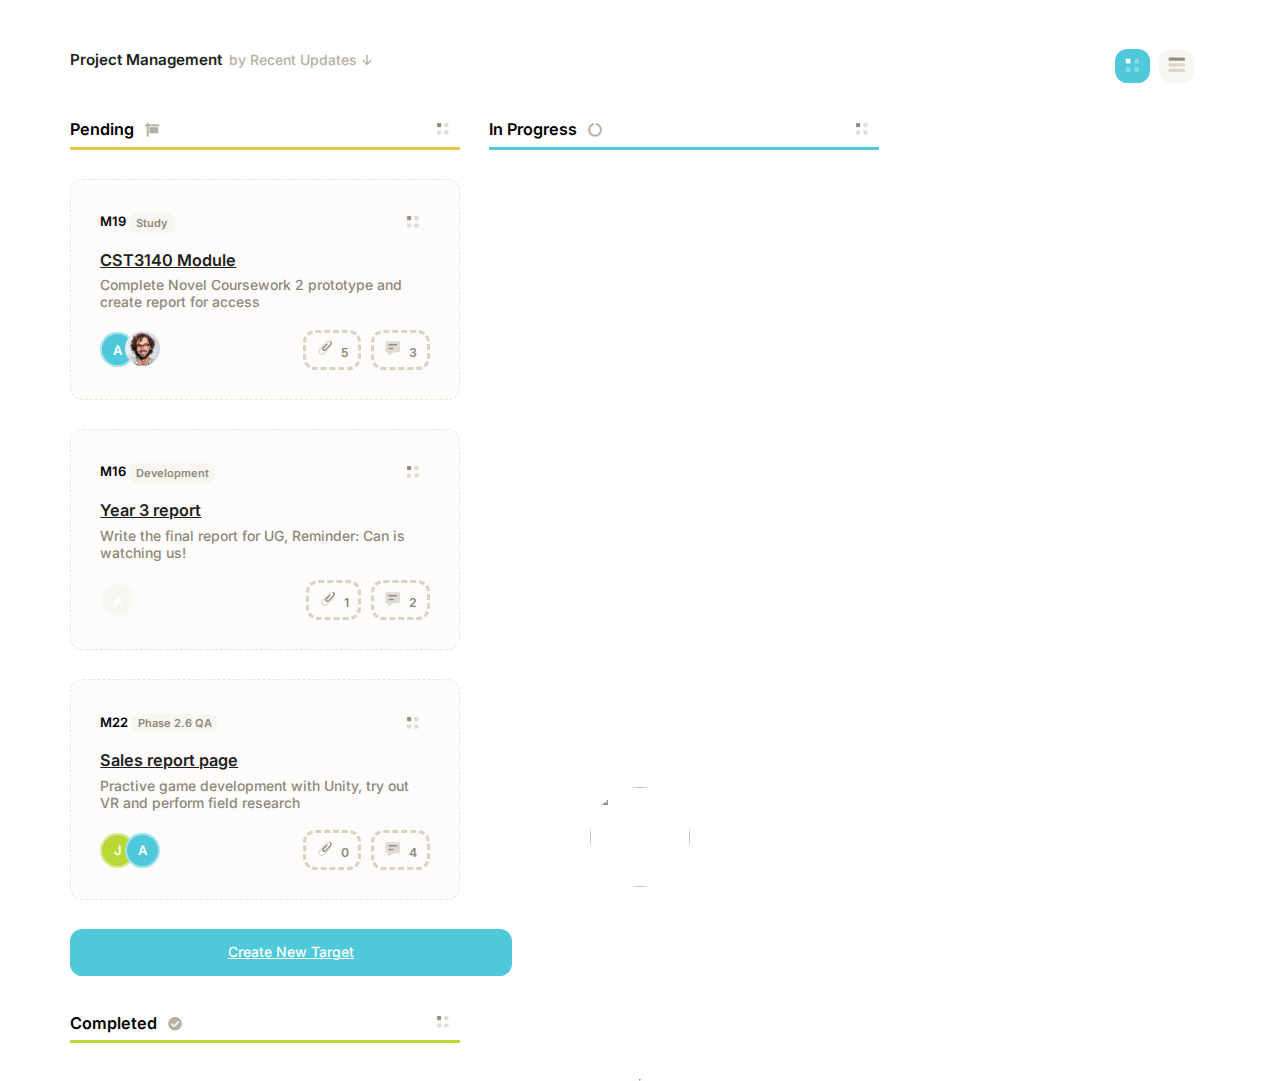
==== commit 8123ad95: "completed" ====
--- a/index.html
+++ b/index.html
@@ -22,6 +22,32 @@
         body {
             background-color: #fff;
         }
+
+       .circle {
+    position: fixed;
+    bottom: 0;
+    left: 50%;
+    transform: translateX(-50%);
+    width: 100px;
+    height: 100px;
+    border-radius: 50%;
+    overflow: hidden;
+}
+
+.circle img {
+    width: 100%;
+    height: 100%;
+    object-fit: cover;
+}
+
+.suggestion {
+    position: fixed;
+    bottom: 0;
+    right: 0%;
+    transform: translateX(-50%);
+    width: 20%;
+}
+
     </style>
 </head>
 
@@ -30,7 +56,7 @@
         <div class="d-flex flex-wrap flex-stack pt-10 pb-8">
             <!--begin::Heading-->
             <h3 class="fw-bold my-2">
-                Project Targets
+                Project Management
                 <span class="fs-6 text-gray-400 fw-semibold ms-1">by Recent Updates ↓</span>
             </h3>
             <!--end::Heading-->
@@ -86,8 +112,8 @@
                 <div class="mb-9">
                     <div class="d-flex flex-stack">
                         <div class="fw-bold fs-4">
-                            Yet to start
-                            <span class="fs-6 text-gray-400 ms-2">2</span>
+                            Pending
+                            <span class="fs-6 text-gray-400 ms-2 fa fa-sign"></span>
                         </div>
 
                         <!--begin::Menu-->
@@ -120,14 +146,18 @@
                 </div>
 
                 <!--begin::Card-->
-                <div class="card mb-6 mb-xl-9 list-item" draggable="true" id="a">
+                <div class="card mb-6 mb-xl-9 list-item" draggable="true" id="M19">
                     <!--begin::Card body-->
                     <div class="card-body">
                         <!--begin::Header-->
                         <div class="d-flex flex-stack mb-3">
-                            <!--begin::Badge-->
-                            <div class="badge badge-light">Development</div>
+                            <div class="fw-bold">M19
+
+                                  <!--begin::Badge-->
+                            <div class="badge badge-light">Study</div>
                             <!--end::Badge-->
+                            </div>
+                          
 
                             <!--begin::Menu-->
                             <div>
@@ -156,12 +186,12 @@
 
                         <!--begin::Title-->
                         <div class="mb-2">
-                            <a href="#" class="fs-4 fw-bold mb-1 text-gray-900 text-hover-primary">Sales report page</a>
+                            <a href="#" class="fs-4 fw-bold mb-1 text-gray-900 text-hover-primary title-header">CST3140 Module</a>
                         </div>
                         <!--end::Title-->
 
                         <!--begin::Content-->
-                        <div class="fs-6 fw-semibold text-gray-600 mb-5">First, a disclaimer takes a couple hours</div>
+                        <div class="fs-6 fw-semibold text-gray-600 mb-5">Complete Novel Coursework 2 prototype and create report for access</div>
                         <!--end::Content-->
 
                         <!--begin::Footer-->
@@ -170,7 +200,7 @@
                             <div class="symbol-group symbol-hover my-1">
                                 <div class="symbol symbol-35px symbol-circle" data-bs-toggle="tooltip"
                                     title="Alan Warden">
-                                    <span class="symbol-label bg-warning text-inverse-warning fw-bold">A</span>
+                                    <span class="symbol-label bg-primary text-inverse-warning fw-bold">A</span>
                                 </div>
                                 <div class="symbol symbol-35px symbol-circle" data-bs-toggle="tooltip"
                                     title="Michelle Swanston">
@@ -222,14 +252,17 @@
                 </div>
                 <!--end::Card-->
                 <!--begin::Card-->
-                <div class="card mb-6 mb-xl-9 list-item" draggable="true" id="b">
+                <div class="card mb-6 mb-xl-9 list-item" draggable="true" id="M16">
                     <!--begin::Card body-->
                     <div class="card-body">
                         <!--begin::Header-->
                         <div class="d-flex flex-stack mb-3">
-                            <!--begin::Badge-->
-                            <div class="badge badge-light">Development</div>
-                            <!--end::Badge-->
+                            <div class="fw-bold">M16
+
+                                <!--begin::Badge-->
+                          <div class="badge badge-light">Development</div>
+                          <!--end::Badge-->
+                          </div>
 
                             <!--begin::Menu-->
                             <div>
@@ -258,12 +291,12 @@
 
                         <!--begin::Title-->
                         <div class="mb-2">
-                            <a href="#" class="fs-4 fw-bold mb-1 text-gray-900 text-hover-primary">Sales report page</a>
+                            <a href="#" class="fs-4 fw-bold mb-1 text-gray-900 text-hover-primary title-header">Year 3 report</a>
                         </div>
                         <!--end::Title-->
 
                         <!--begin::Content-->
-                        <div class="fs-6 fw-semibold text-gray-600 mb-5">First, a disclaimer takes a couple hours</div>
+                        <div class="fs-6 fw-semibold text-gray-600 mb-5">Write the final report for UG, Reminder: Can is watching us!</div>
                         <!--end::Content-->
 
                         <!--begin::Footer-->
@@ -272,12 +305,9 @@
                             <div class="symbol-group symbol-hover my-1">
                                 <div class="symbol symbol-35px symbol-circle" data-bs-toggle="tooltip"
                                     title="Alan Warden">
-                                    <span class="symbol-label bg-warning text-inverse-warning fw-bold">A</span>
-                                </div>
-                                <div class="symbol symbol-35px symbol-circle" data-bs-toggle="tooltip"
-                                    title="Michelle Swanston">
-                                    <img alt="Pic" src="images/person.jpg" />
-                                </div>
+                                    <span class="symbol-label bg-danger text-inverse-warning fw-bold">A</span>
+                                </div>
+                                
                             </div>
                             <!--end::Users-->
 
@@ -296,7 +326,7 @@
                                                 fill="currentColor" />
                                         </svg>
                                     </span>
-                                    <!--end::Svg Icon--> <span class="ms-1 fs-7 fw-bold text-gray-600">5</span>
+                                    <!--end::Svg Icon--> <span class="ms-1 fs-7 fw-bold text-gray-600">1</span>
                                 </div>
                                 <!--end::Stat-->
 
@@ -312,7 +342,7 @@
                                             <rect x="6" y="7" width="12" height="2" rx="1" fill="currentColor" />
                                         </svg>
                                     </span>
-                                    <!--end::Svg Icon--> <span class="ms-1 fs-7 fw-bold text-gray-600">3</span>
+                                    <!--end::Svg Icon--> <span class="ms-1 fs-7 fw-bold text-gray-600">2</span>
                                 </div>
                                 <!--end::Stat-->
                             </div>
@@ -325,14 +355,17 @@
                 <!--end::Card-->
 
                 <!--begin::Card-->
-                <div class="card mb-6 mb-xl-9 list-item" draggable="true" id="c">
+                <div class="card mb-6 mb-xl-9 list-item" draggable="true" id="M22">
                     <!--begin::Card body-->
                     <div class="card-body">
                         <!--begin::Header-->
                         <div class="d-flex flex-stack mb-3">
-                            <!--begin::Badge-->
-                            <div class="badge badge-light">Development</div>
-                            <!--end::Badge-->
+                            <div class="fw-bold">M22
+
+                                <!--begin::Badge-->
+                          <div class="badge badge-light">Phase 2.6 QA</div>
+                          <!--end::Badge-->
+                          </div>
 
                             <!--begin::Menu-->
                             <div>
@@ -361,12 +394,12 @@
 
                         <!--begin::Title-->
                         <div class="mb-2">
-                            <a href="#" class="fs-4 fw-bold mb-1 text-gray-900 text-hover-primary">Sales report page</a>
+                            <a href="#" class="fs-4 fw-bold mb-1 text-gray-900 text-hover-primary title-header">Sales report page</a>
                         </div>
                         <!--end::Title-->
 
                         <!--begin::Content-->
-                        <div class="fs-6 fw-semibold text-gray-600 mb-5">First, a disclaimer takes a couple hours</div>
+                        <div class="fs-6 fw-semibold text-gray-600 mb-5">Practive game development with Unity, try out VR and perform field research</div>
                         <!--end::Content-->
 
                         <!--begin::Footer-->
@@ -374,13 +407,14 @@
                             <!--begin::Users-->
                             <div class="symbol-group symbol-hover my-1">
                                 <div class="symbol symbol-35px symbol-circle" data-bs-toggle="tooltip"
-                                    title="Alan Warden">
-                                    <span class="symbol-label bg-warning text-inverse-warning fw-bold">A</span>
+                                    title="John Warden">
+                                    <span class="symbol-label bg-success text-inverse-warning fw-bold">J</span>
                                 </div>
                                 <div class="symbol symbol-35px symbol-circle" data-bs-toggle="tooltip"
-                                    title="Michelle Swanston">
-                                    <img alt="Pic" src="images/person.jpg" />
-                                </div>
+                                    title="Ashanti Ava">
+                                    <span class="symbol-label bg-primary text-inverse-warning fw-bold">A</span>
+                                </div>
+                                
                             </div>
                             <!--end::Users-->
 
@@ -399,7 +433,7 @@
                                                 fill="currentColor" />
                                         </svg>
                                     </span>
-                                    <!--end::Svg Icon--> <span class="ms-1 fs-7 fw-bold text-gray-600">5</span>
+                                    <!--end::Svg Icon--> <span class="ms-1 fs-7 fw-bold text-gray-600">0</span>
                                 </div>
                                 <!--end::Stat-->
 
@@ -415,7 +449,7 @@
                                             <rect x="6" y="7" width="12" height="2" rx="1" fill="currentColor" />
                                         </svg>
                                     </span>
-                                    <!--end::Svg Icon--> <span class="ms-1 fs-7 fw-bold text-gray-600">3</span>
+                                    <!--end::Svg Icon--> <span class="ms-1 fs-7 fw-bold text-gray-600">4</span>
                                 </div>
                                 <!--end::Stat-->
                             </div>
@@ -426,13 +460,15 @@
                     <!--end::Card body-->
                 </div>
                 <!--end::Card-->
+                <a href="#" class="btn btn-primary er w-100 fs-6 px-8 py-4" data-bs-toggle="modal"
+                    data-bs-target="#kt_modal_new_target">Create New Target</a>
             </div>
             <div class="col-md-4 list">
                 <div class="mb-9">
                     <div class="d-flex flex-stack">
                         <div class="fw-bold fs-4">
                             In Progress
-                            <span class="fs-6 text-gray-400 ms-2">4</span>
+                            <span class="fs-6 text-gray-400 ms-2 fa fa-circle-notch"></span>
                         </div>
 
                         <!--begin::Menu-->
@@ -468,7 +504,7 @@
                     <div class="d-flex flex-stack">
                         <div class="fw-bold fs-4">
                             Completed
-                            <span class="fs-6 text-gray-400 ms-2">3</span>
+                            <span class="fs-6 text-gray-400 ms-2 fa fa-check-circle"></span>
                         </div>
 
                         <!--begin::Menu-->
@@ -500,6 +536,27 @@
             </div>
         </div>
     </div>
+    <hr class="mb-5">
+    <div class="circle shadow-lg mb-4" id="micButton">
+        <img src="images/play.gif">
+    </div>
+    <div class="container-fluid suggestion" id="suggestion" style="width: 20%;">
+        
+        <div class="card bg-secondary text-white shadow-sm" style="height: 30px;">
+            <div class="card-body p-2">
+                <div class="row">
+                    <div class="col-2">
+                        <i class="fa fa-info-circle text-white"></i>
+                    </div>
+                    <div class="col-8">
+                        <span>Say: update task</span>
+                    </div>
+                </div>
+            </div>
+        </div>
+    </div>
+    
+
     <script src="js/main.js"></script>
 </body>
 
